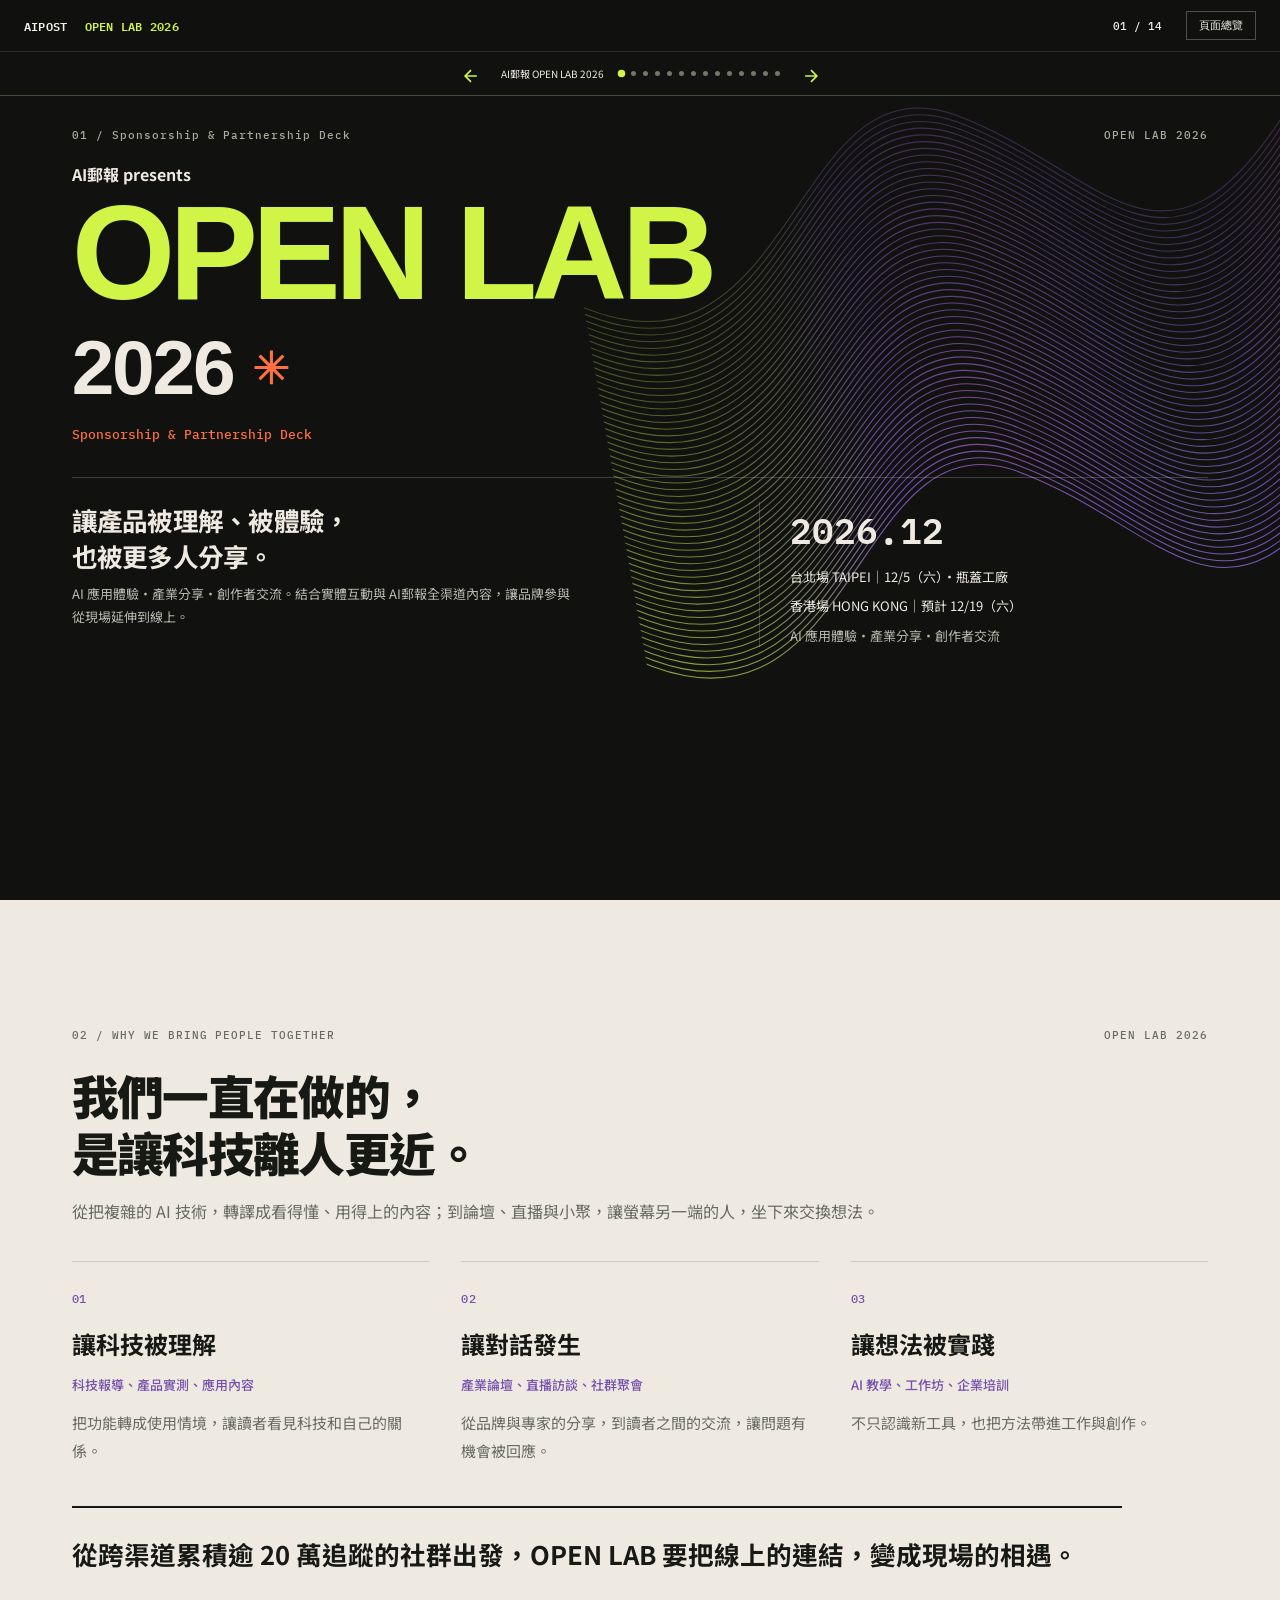
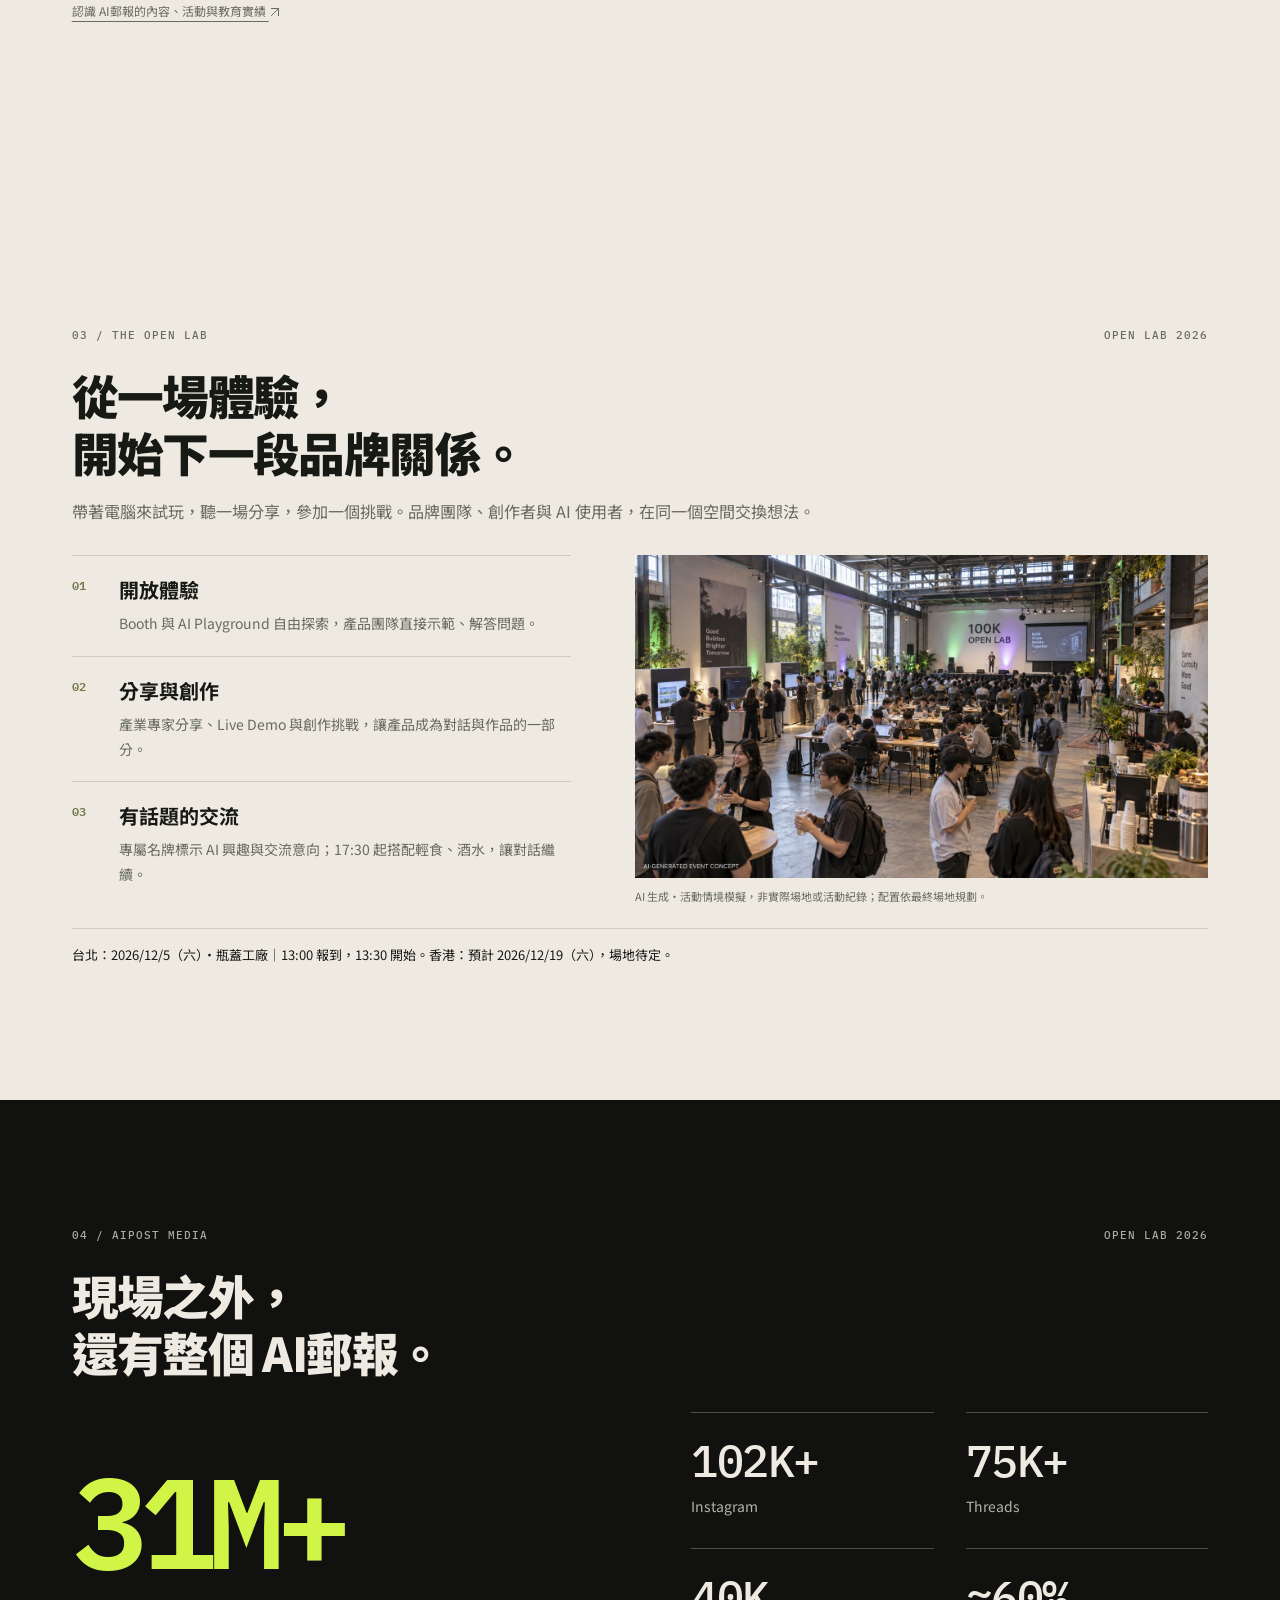
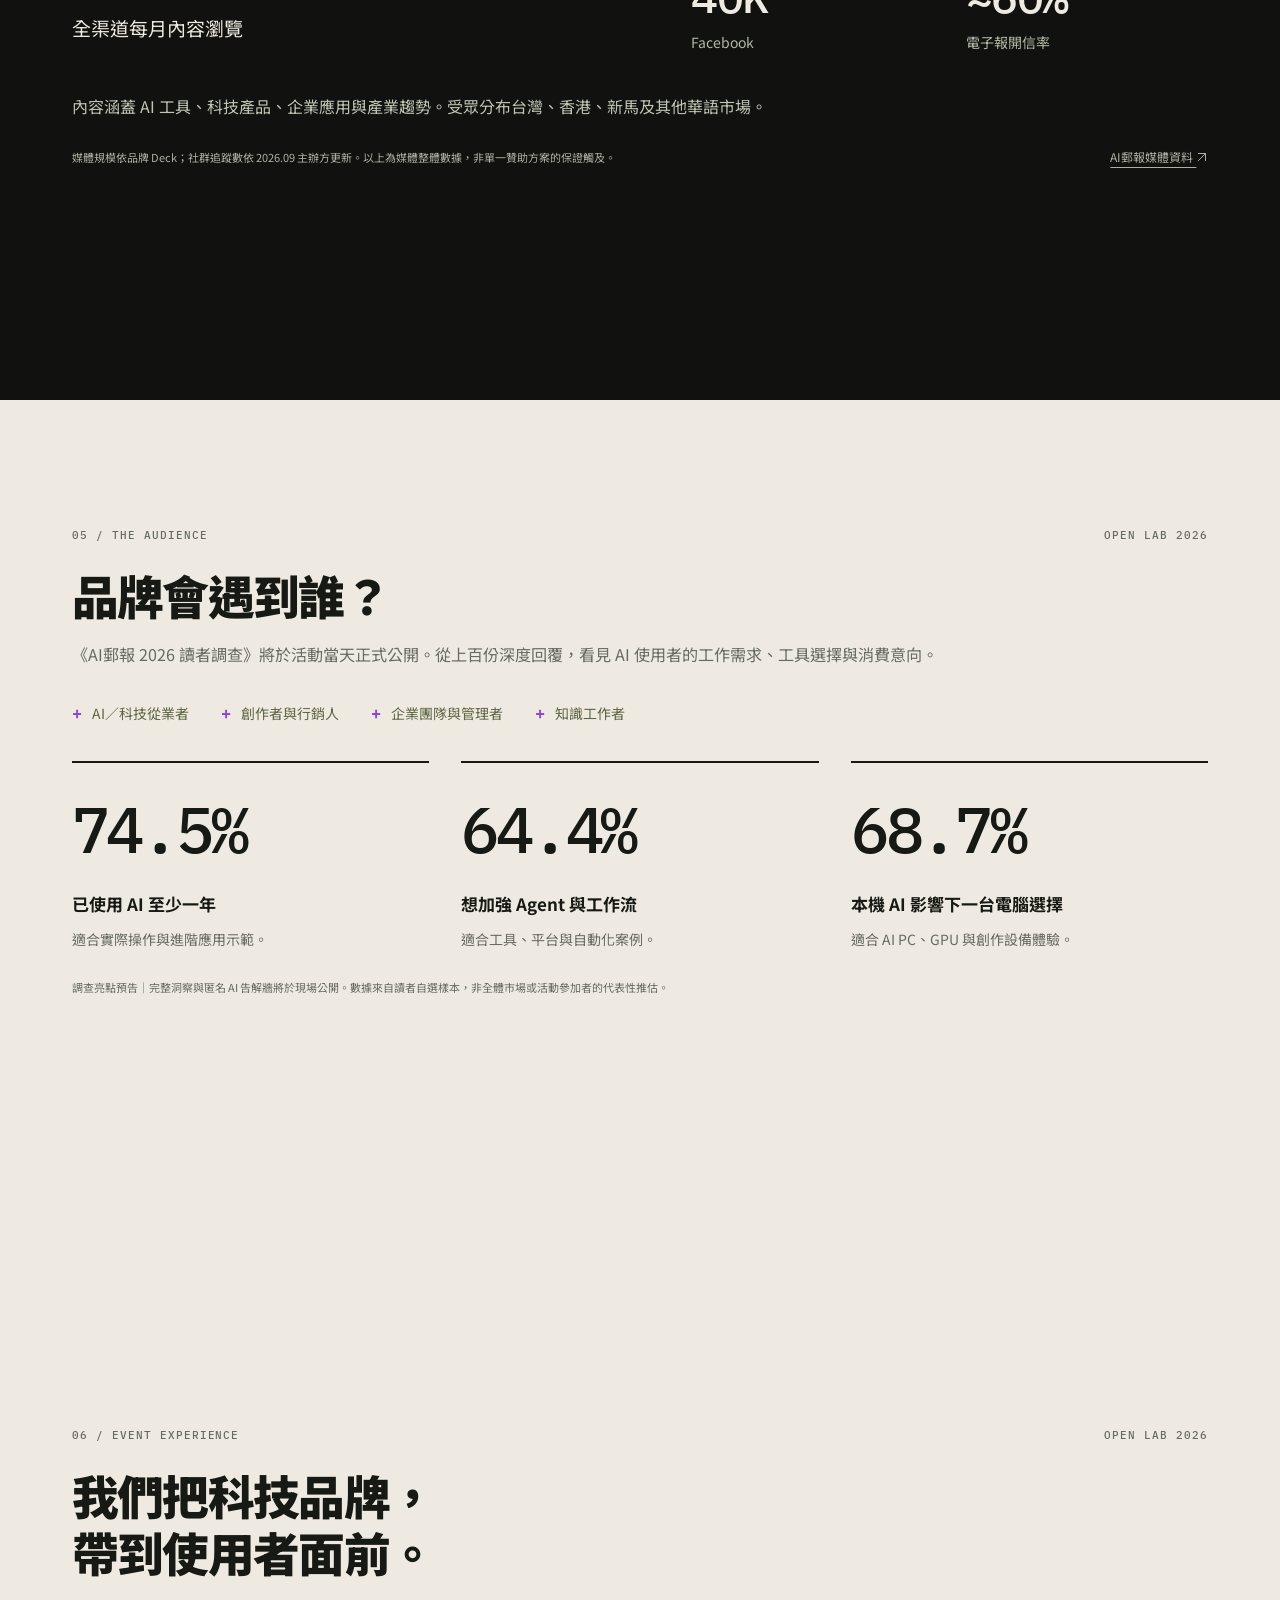
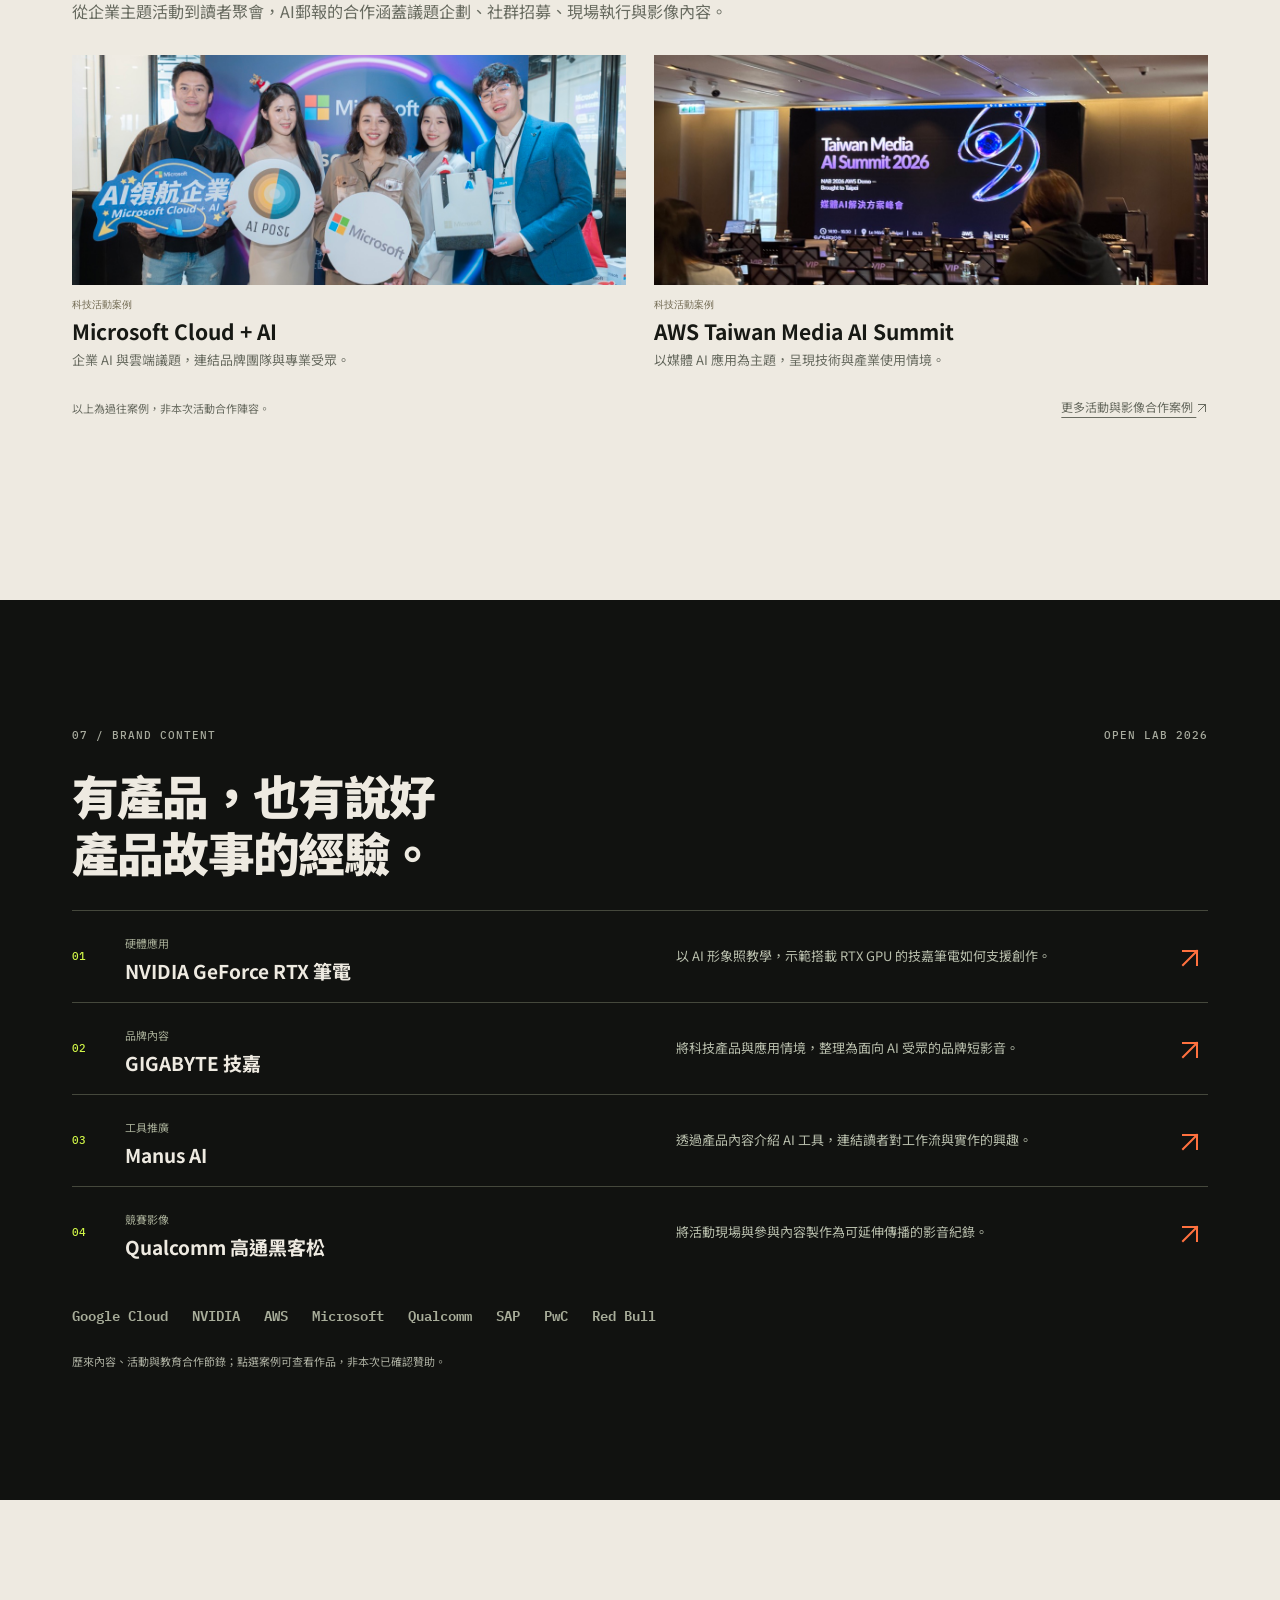
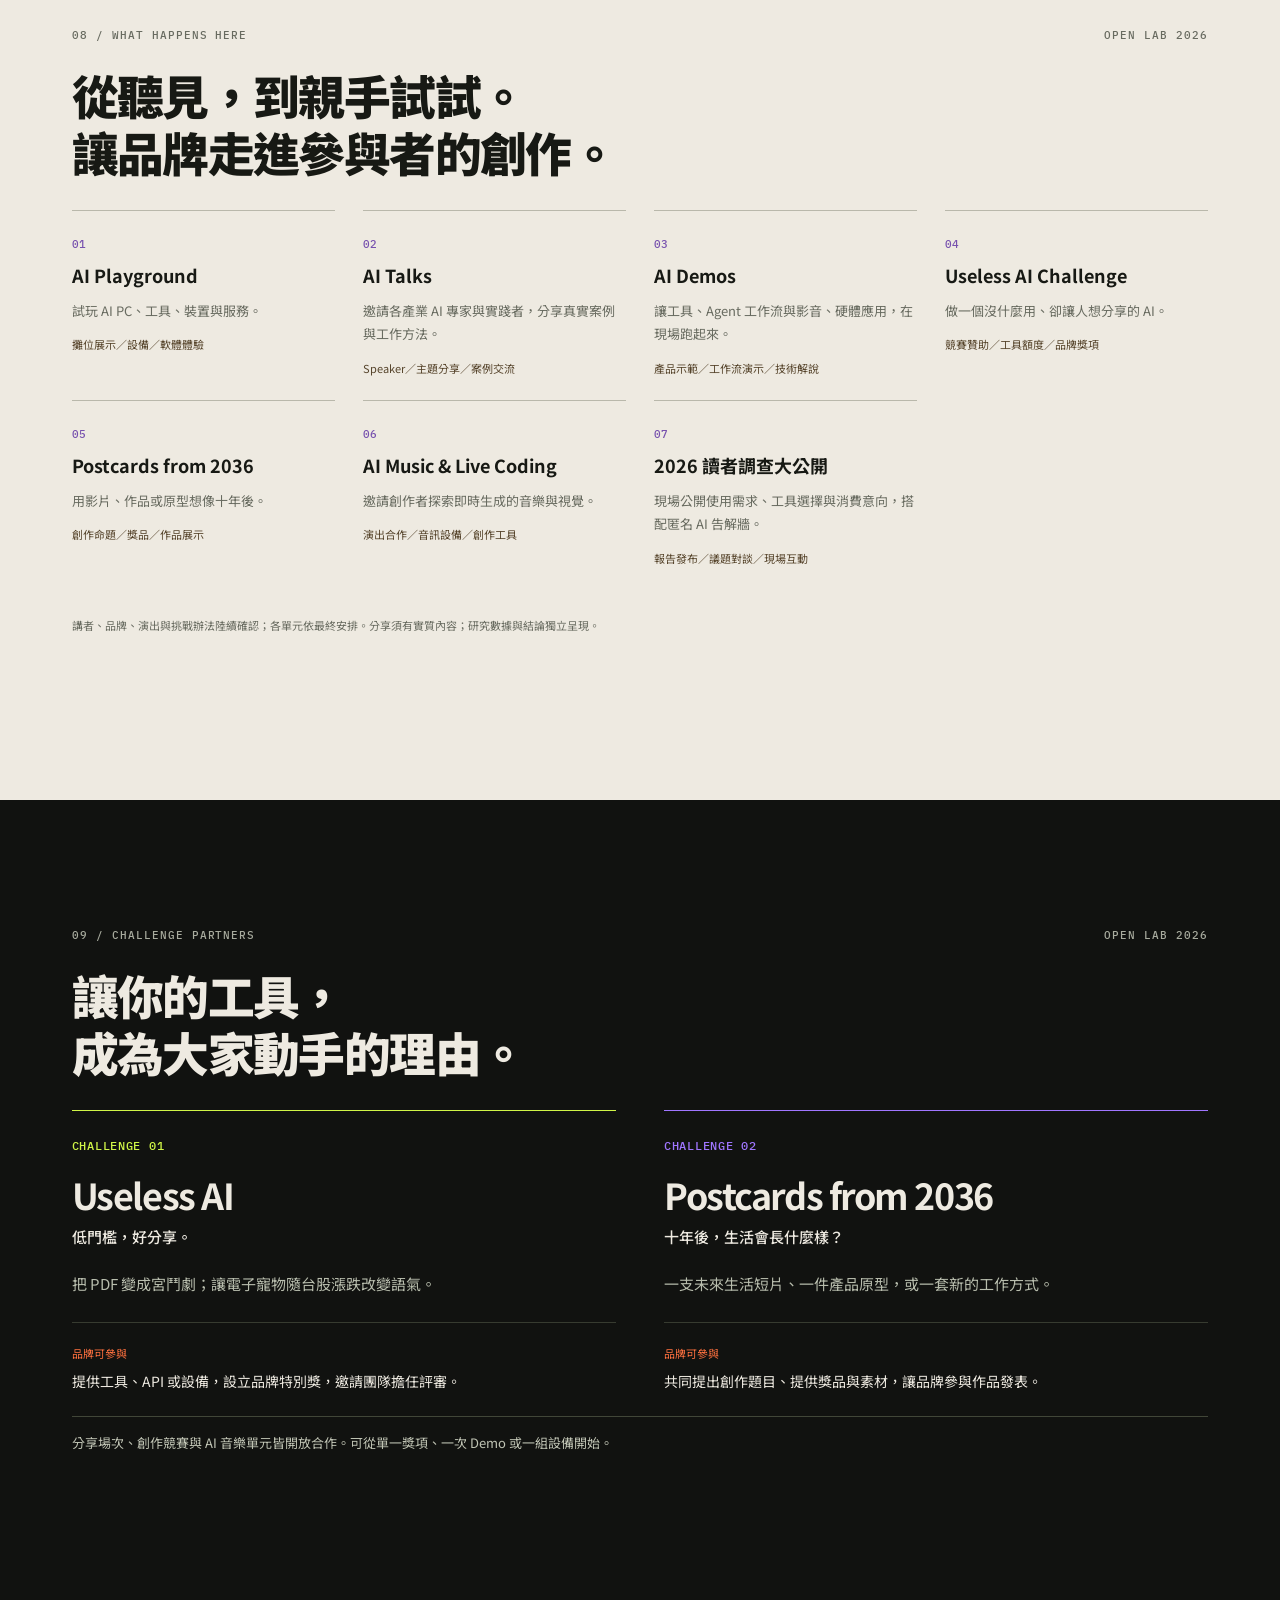
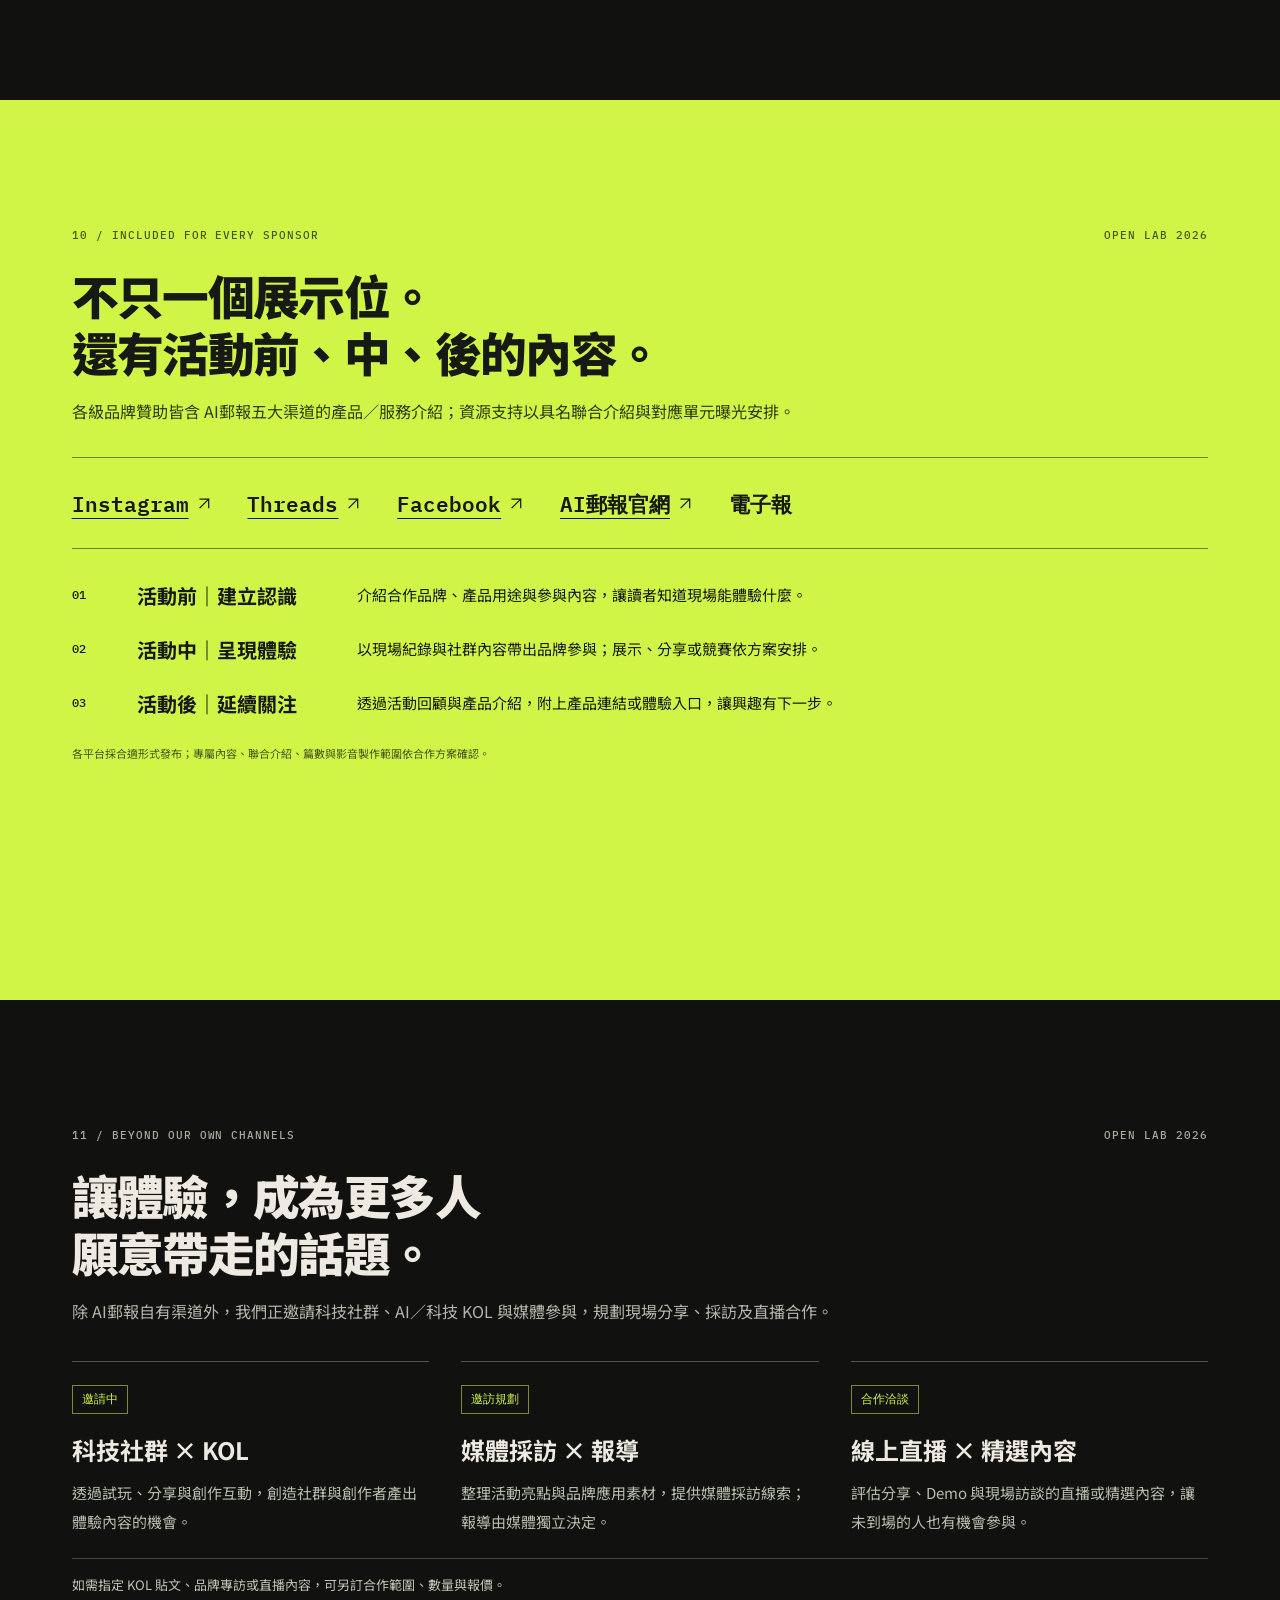
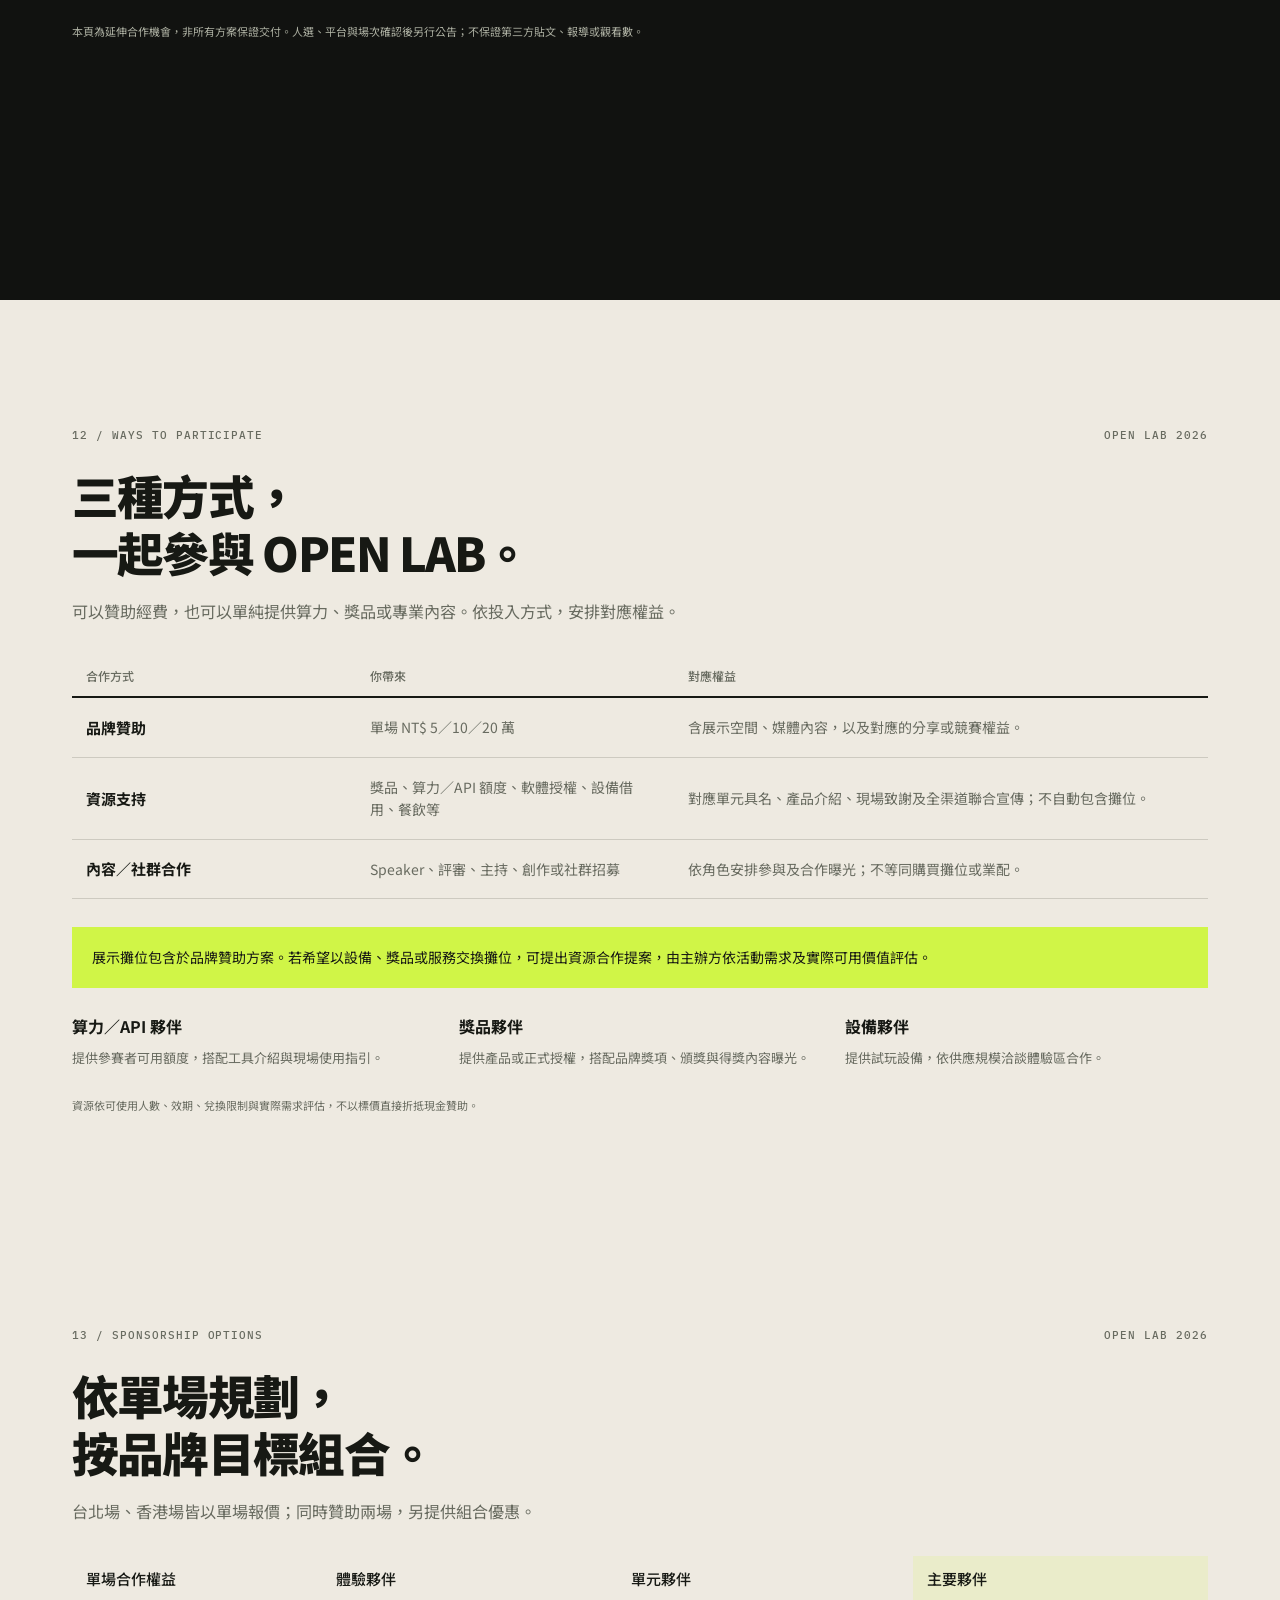
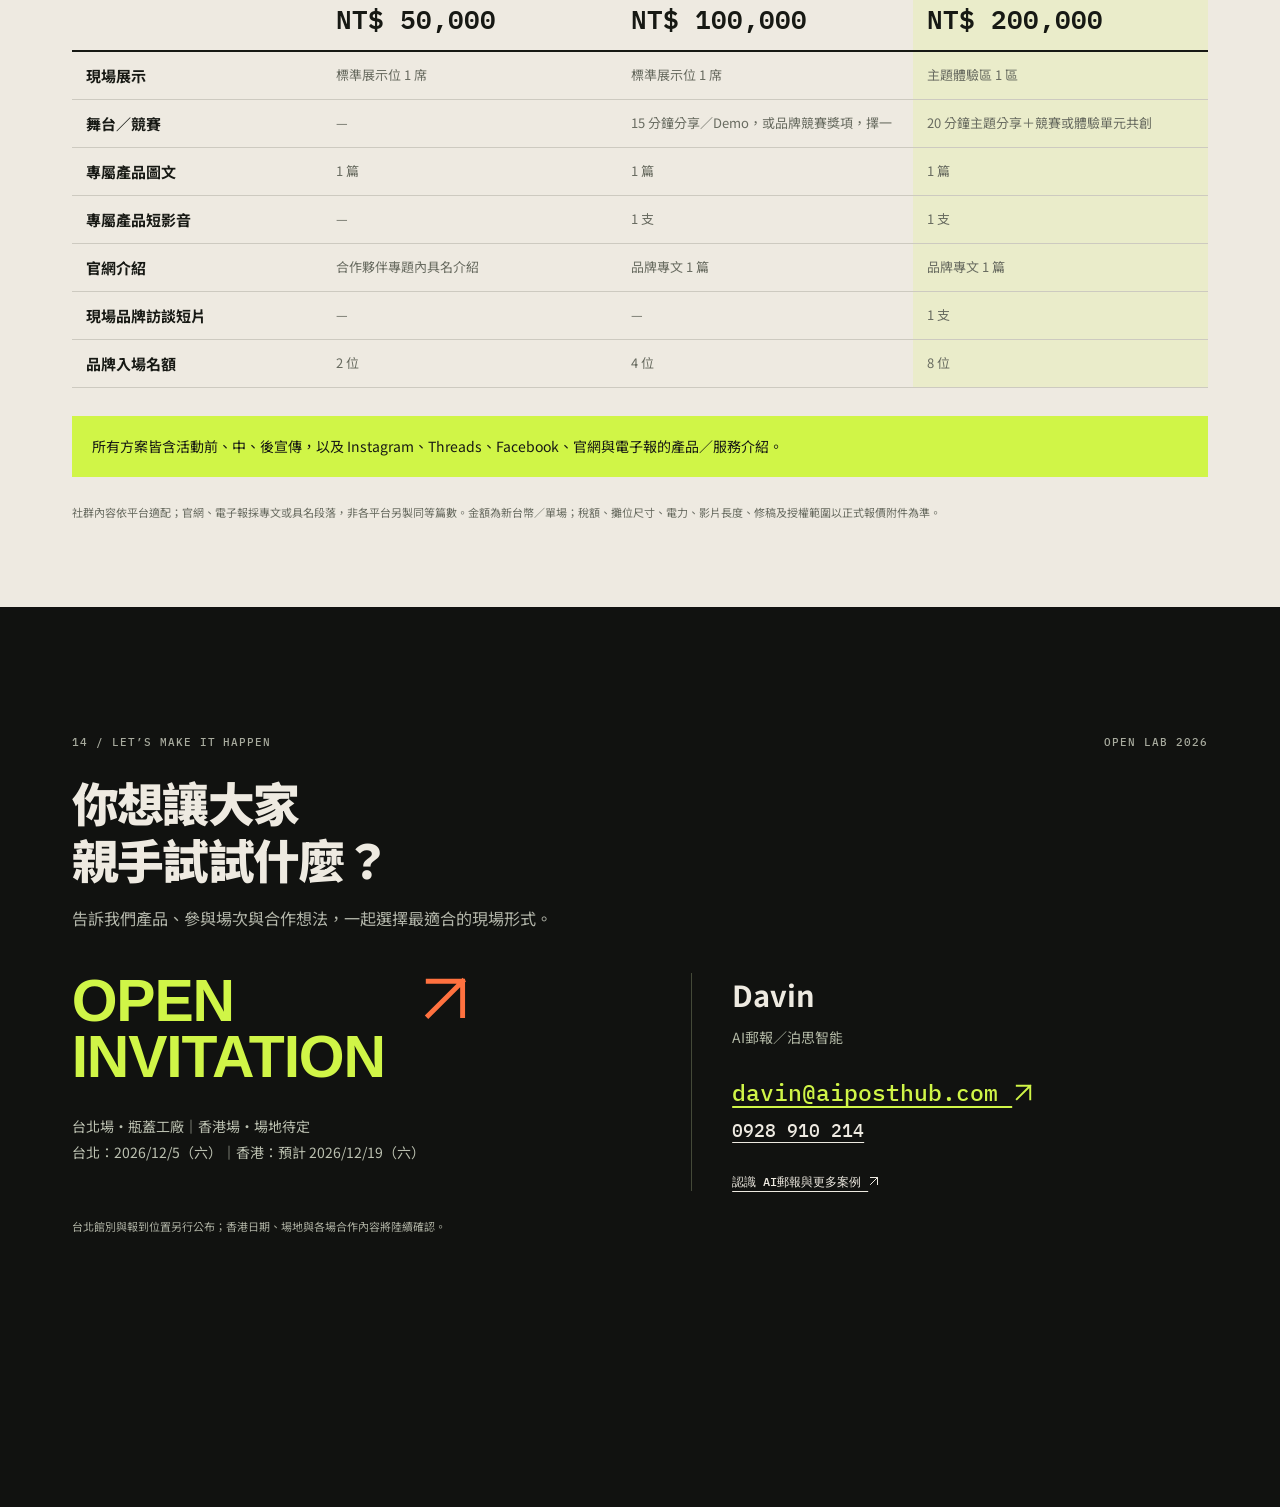
==== index.html @ 4fac1f0f "Refresh OPEN LAB 2026 partnership story and sponsor benefits" ====
<!doctype html>
<html lang="zh-Hant">
<head>
  <meta charset="utf-8">
  <meta name="viewport" content="width=device-width, initial-scale=1">
  <meta name="description" content="AI郵報 OPEN LAB 2026：AI 應用體驗、產業分享與創作者交流。台北場 12/5 瓶蓋工廠；香港場預計 12/19。結合實體互動與全渠道內容的品牌合作邀請。">
  <title>AI郵報 OPEN LAB 2026 — Sponsorship &amp; Partnership Deck</title>
  <link rel="preconnect" href="https://fonts.googleapis.com">
  <link rel="preconnect" href="https://fonts.gstatic.com" crossorigin>
  <link href="https://fonts.googleapis.com/css2?family=IBM+Plex+Mono:wght@400;600&family=Noto+Sans+TC:wght@400;500;700;900&display=swap" rel="stylesheet">
  <link rel="stylesheet" href="styles.css">
</head>
<body>
  <header class="topbar">
    <a class="brand" href="#cover">AIPOST <span>OPEN LAB 2026</span></a>
    <div class="topbar__right"><span id="counter">01 / 14</span><button id="overviewBtn" type="button" aria-haspopup="dialog">頁面總覽</button></div>
  </header>

  <main id="deck"></main>
  <noscript>請開啟 JavaScript 以閱讀合作簡報。合作洽詢：davin@aiposthub.com</noscript>

  <nav class="deck-nav" aria-label="簡報導覽">
    <button id="prevBtn" type="button" aria-label="上一頁"><svg class="icon" viewBox="0 0 24 24" fill="none" stroke="currentColor" stroke-width="2" aria-hidden="true" focusable="false"><path d="M19 12H5m7-7-7 7 7 7"/></svg></button>
    <span id="pageTitle" class="nav-title"></span>
    <div id="dots" class="deck-nav__dots"></div>
    <button id="nextBtn" type="button" aria-label="下一頁"><svg class="icon" viewBox="0 0 24 24" fill="none" stroke="currentColor" stroke-width="2" aria-hidden="true" focusable="false"><path d="M5 12h14m-7-7 7 7-7 7"/></svg></button>
  </nav>

  <dialog id="overview" class="overview" aria-labelledby="overviewTitle">
    <div class="overview__head"><strong id="overviewTitle">頁面總覽</strong><button id="closeOverview" type="button">關閉 ×</button></div>
    <div id="overviewGrid" class="overview__grid"></div>
  </dialog>

  <script src="content.js"></script>
  <script src="app.js"></script>
</body>
</html>
---- styles.css ----
:root {
  --black:#111210; --paper:#eeeae1; --ink:#171914; --muted:#686b60;
  --lime:#d0f547; --orange:#ff713f; --purple:#a076ff; --line:#cdcac0;
  --pad:clamp(24px,5.6vw,96px); --mono:"IBM Plex Mono",monospace;
}
*{box-sizing:border-box}
html{scroll-behavior:auto;scroll-padding-top:0}
body{margin:0;background:var(--black);color:var(--ink);font-family:"Noto Sans TC",system-ui,sans-serif;-webkit-font-smoothing:antialiased}
a{color:inherit;text-underline-offset:5px}
button{font:inherit;cursor:pointer}
button:disabled{cursor:default;opacity:.25}
button:focus-visible,a:focus-visible{outline:3px solid var(--orange);outline-offset:5px}
.topbar{position:fixed;z-index:30;top:0;left:0;right:0;height:52px;display:flex;align-items:center;justify-content:space-between;padding:0 24px;background:#111210f5;color:#f2f1ea;border-bottom:1px solid #ffffff1e}
.brand{text-decoration:none;font:600 12px var(--mono);letter-spacing:.02em}
.brand span{margin-left:10px;color:var(--lime)}
.topbar__right{display:flex;align-items:center;gap:24px;font:500 11px var(--mono)}
.topbar button{background:none;color:inherit;border:1px solid #ffffff42;padding:6px 12px;font-size:11px}
.slide{position:relative;min-height:100svh;padding:84px var(--pad) 86px;scroll-snap-align:start;background:var(--paper)}
.dark{background:var(--black);color:var(--paper)}
.lime{background:var(--lime)}
.eyebrow{display:flex;justify-content:space-between;gap:20px;font:500 11px var(--mono);letter-spacing:.09em;margin-bottom:24px;color:var(--muted)}
.dark .eyebrow{color:#a8ab9e}
.lime .eyebrow{color:#4b561e}
.slide-heading{margin-bottom:30px}
h1,h2,h3,h4,p,figure{margin:0}
.slide-heading h2{font-size:clamp(34px,3.65vw,57px);line-height:1.22;font-weight:900;letter-spacing:-.035em;text-wrap:balance}
.slide-heading>p{max-width:940px;font-size:clamp(15px,1.26vw,19px);line-height:1.7;margin-top:18px;color:var(--muted)}
.dark .slide-heading>p{color:#b3b6aa}
.lime .slide-heading>p{color:#333d13}
.slide-foot{margin-top:26px;display:flex;gap:20px;justify-content:space-between;align-items:end;font-size:11px;color:var(--muted);line-height:1.7}
.dark .slide-foot{color:#acafa1}
.lime .slide-foot{color:#4a541f}
.source-link{font-size:12px;white-space:normal;flex-shrink:0}
.mono{font:500 12px var(--mono);letter-spacing:.06em}
.slide--cover{isolation:isolate;display:flex;flex-direction:column;overflow:hidden}
.slide--cover .eyebrow{margin-bottom:20px}
.cover-host{font-size:16px;font-weight:700;margin-bottom:0}
.cover-type{position:relative;z-index:2}
.cover-type h1{display:flex;flex-direction:column;width:max-content;max-width:100%;font-family:Impact,"Arial Black",sans-serif;font-weight:900}
.hundred{color:var(--lime);font-size:clamp(100px,13.1vw,205px);line-height:.97;letter-spacing:-.045em}
.icon{display:inline-block;width:1em;height:1em;vertical-align:-.12em;flex-shrink:0}
.asterisk{display:inline-block;font-size:.48em;line-height:1;vertical-align:35%;margin-left:20px;color:var(--orange)}
.openlab{font-size:clamp(51px,7.1vw,108px);line-height:1;letter-spacing:-.045em}
.deck-label{font:500 13px var(--mono);margin-top:18px;color:var(--orange)}
.signal{position:absolute;right:-8%;top:30px;width:61%;height:77%;z-index:0;opacity:.82;transform:rotate(-10deg);pointer-events:none}
.cover-bottom{position:relative;z-index:2;display:grid;grid-template-columns:1.3fr 1fr;gap:8vw;margin-top:34px;border-top:1px solid #ffffff32;padding-top:24px}
.cover-bottom h2{font-size:clamp(21px,2vw,29px);line-height:1.4;letter-spacing:-.03em}
.cover-bottom>div>p{font-size:13px;color:#b8baaf;line-height:1.7;max-width:510px;margin-top:10px}
.cover-spec{padding-left:30px;border-left:1px solid #ffffff32}
.cover-spec>strong{font:600 clamp(26px,2.8vw,40px) var(--mono)}
.city-labels{display:flex;flex-wrap:wrap;gap:10px 24px;font-size:13px;margin-top:10px}
.cover-spec p b{font:600 24px var(--mono);color:var(--lime);margin-right:10px}
.experience-grid{display:grid;grid-template-columns:1fr 1.15fr;gap:5vw;align-items:start}
.editorial-list article{display:grid;grid-template-columns:35px 1fr;gap:12px;padding:19px 0;border-top:1px solid var(--line)}
.editorial-list article>span{font:600 12px var(--mono);color:#70784a}
.editorial-list h3{font-size:20px;margin-bottom:7px}
.editorial-list p{font-size:14px;line-height:1.8;color:var(--muted)}
.experience-grid figure img{width:100%;height:285px;object-fit:cover;object-position:50% 64%;display:block}
figcaption{font-size:11px;color:var(--muted);margin-top:10px;line-height:1.6}
.fact-strip{border-top:1px solid var(--line);padding-top:16px;margin-top:22px;line-height:1.6;font-size:13px}
.dark .fact-strip{border-color:#414638;color:#c0c4b4}
.reach-grid{display:grid;grid-template-columns:1.05fr 1fr;gap:6vw;align-items:center;margin-top:32px}
.reach-lead strong{font:600 clamp(64px,10vw,155px) var(--mono);letter-spacing:-.07em;color:var(--lime);display:block}
.reach-lead>span{font-size:19px}
.metric-grid{display:grid;grid-template-columns:1fr 1fr;gap:32px}
.metric-grid article{border-top:1px solid #4c5142;padding-top:18px}
.metric-grid strong{font:500 clamp(33px,3.5vw,54px) var(--mono);letter-spacing:-.035em;display:block}
.metric-grid span{display:block;font-size:14px;color:#b1b7a5;margin-top:7px}
.reach-foot{margin-top:40px;font-size:16px;line-height:1.8;max-width:900px;color:#c0c4b5}
.audience-groups{display:flex;flex-wrap:wrap;gap:12px 32px;margin:30px 0;font-size:14px;color:#5e6644}
.audience-groups span:before{content:"+";color:#8b48db;font:600 17px var(--mono);margin-right:10px}
.stat-columns{display:grid;grid-template-columns:repeat(3,1fr);gap:32px;margin-top:35px}
.stat-columns article{padding-top:24px;border-top:2px solid var(--ink)}
.stat-columns strong{font:500 clamp(42px,5vw,76px) var(--mono);letter-spacing:-.05em}
.stat-columns h3{font-size:17px;margin-top:20px}
.stat-columns p{font-size:14px;color:var(--muted);line-height:1.7;margin-top:12px}
.proof-grid{display:grid;grid-template-columns:1fr 1fr;gap:28px}
.proof-grid img{width:100%;height:230px;object-fit:cover;display:block}
.proof-grid figure:nth-child(2) img{object-position:50% 76%}
.proof-grid figcaption>span{font:400 10px var(--mono);color:#726b53}
.proof-grid h3{font-size:21px;line-height:1.4;color:var(--ink);margin:4px 0}
.proof-grid p{font-size:13px}
.case-list a{display:grid;grid-template-columns:35px 1.1fr 1fr 30px;gap:18px;align-items:center;padding:18px 0;border-top:1px solid #45483c;text-decoration:none}
.case-list a:hover h3{color:var(--lime)}
.case-no{font:500 11px var(--mono);color:var(--lime)}
.case-list small{font-size:11px;color:#a6ac96}
.case-list h3{font-size:19px;margin-top:4px}
.case-list p{font-size:13px;line-height:1.7;color:#b7bdab}
.case-list a>span:last-child{font-size:24px;color:var(--orange)}
.partner-names{display:flex;flex-wrap:wrap;gap:10px 24px;margin-top:25px;font:600 14px var(--mono);color:#a8ad9a}
.program-grid{display:grid;grid-template-columns:repeat(3,1fr);gap:0 28px}
.program-grid article{border-top:1px solid #b9b8ab;padding:18px 0 24px}
.program-no{font:500 11px var(--mono);color:#7751ae}
.program-grid h3{font-size:18px;margin:9px 0 11px}
.program-grid p{font-size:13px;line-height:1.8;color:var(--muted)}
.program-grid small{display:block;margin-top:14px;color:#56442b;font-size:11px}
.challenge-grid{display:grid;grid-template-columns:1fr 1fr;gap:48px}
.challenge-grid article{border-top:1px solid var(--lime);padding-top:20px}
.challenge-grid .mono{color:var(--lime)}
.challenge-grid h3{font-size:clamp(24px,2.8vw,40px);letter-spacing:-.04em;line-height:1.2;margin:18px 0 10px}
.challenge-grid article:nth-child(2){border-color:var(--purple)}
.challenge-grid article:nth-child(2) .mono{color:var(--purple)}
.challenge-grid h4{font-size:15px;font-weight:500}
.example{color:#b8bdad;line-height:1.8;font-size:15px;margin-top:23px}
.challenge-role{border-top:1px solid #373b30;margin-top:25px;padding-top:16px}
.challenge-role span{font-size:11px;color:var(--orange)}
.challenge-role p{font-size:14px;line-height:1.8;margin-top:6px}
.channel-strip{display:flex;flex-wrap:wrap;gap:12px 36px;border-top:1px solid #6e822b;border-bottom:1px solid #6e822b;padding:23px 0;margin:32px 0;font:600 clamp(17px,1.65vw,25px) var(--mono)}
.channel-strip a{display:inline-flex;align-items:center;gap:8px;min-height:44px;text-decoration:underline;text-decoration-thickness:1px;text-underline-offset:6px}
.channel-strip a .icon{width:.7em;height:.7em}
.channel-strip a:hover{color:#465219}
.channel-strip>span{display:inline-flex;align-items:center;min-height:44px}
.visibility-list article{display:grid;grid-template-columns:45px 200px 1fr;gap:20px;align-items:start;margin-bottom:25px}
.visibility-list article>span{font:500 12px var(--mono);padding-top:6px}
.visibility-list h3{font-size:20px}
.visibility-list p{font-size:15px;line-height:1.8}
.table-wrap table{width:100%;border-collapse:collapse;text-align:left}
table thead th{font-size:12px;color:var(--muted);font-weight:500;padding:12px 14px;border-bottom:2px solid var(--ink)}
table tbody th{font-size:15px;width:25%;font-weight:700}
table tbody td{font-size:14px;color:var(--muted);line-height:1.6}
table tbody td:nth-child(2){width:28%}
table tbody th,table tbody td{padding:18px 14px;border-bottom:1px solid var(--line)}
.scope-grid{display:grid;grid-template-columns:repeat(3,1fr);gap:32px;margin-top:42px}
.scope-grid article{border-top:3px solid var(--ink);padding-top:22px}
.scope-grid .mono{color:#8453ad}
.scope-grid h3{font-size:28px;margin:28px 0 20px}
.scope-grid p{font-size:15px;color:var(--muted);line-height:1.7}
.scope-grid article>div{margin-top:25px;padding-top:20px;border-top:1px solid var(--line);font-size:16px;font-weight:600;line-height:1.7}
.scope-grid .package-price{font:600 clamp(29px,3vw,44px) var(--mono);letter-spacing:-.05em;margin:20px 0 14px}
.package-price small{font-size:13px;letter-spacing:0}
.package-label{display:block;font-size:11px;font-weight:400;color:var(--muted);margin-bottom:7px}
.scope-grid ul{padding-left:18px;margin:16px 0 0;font-size:14px;line-height:1.9;color:var(--muted)}
.package-common{margin-top:28px;padding:18px 20px;background:var(--lime);font-size:14px;line-height:1.8}
.contact-grid{display:grid;grid-template-columns:1fr 1fr;gap:8vw;margin-top:40px}
.event-stamp strong{position:relative;display:block;width:max-content;color:var(--lime);font:900 clamp(33px,4.6vw,65px)/.95 Impact,"Arial Black",sans-serif;letter-spacing:-.02em}
.event-stamp strong span{position:absolute;color:var(--orange);left:110%;top:-4px}
.event-stamp p{margin-top:28px;color:#bbc0b0;font-size:14px;line-height:1.9}
address{display:flex;flex-direction:column;font-style:normal;border-left:1px solid #444938;padding-left:40px;gap:12px}
address>span{font-size:29px;font-weight:700}
address>p{color:#b2b8a5;font-size:14px}
address>a{width:fit-content;font:500 18px var(--mono)}
address .email{color:var(--lime);font-size:clamp(16px,1.8vw,26px);margin-top:18px}
address .source-link{font-size:12px;margin-top:20px}
.deck-nav{position:fixed;z-index:40;bottom:16px;left:50%;transform:translateX(-50%);display:flex;gap:15px;align-items:center;background:#111210f2;color:var(--paper);padding:8px 12px;border:1px solid #676c51;box-shadow:0 8px 35px #0002}
.deck-nav>button{width:31px;height:28px;border:0;color:var(--lime);background:transparent;font-size:20px}
.nav-title{font-size:10px;max-width:210px;overflow:hidden;white-space:nowrap;text-overflow:ellipsis}
.deck-nav__dots{display:flex;gap:7px}
.deck-nav__dots button{border:0;padding:0;width:5px;height:5px;border-radius:50%;background:#717864}
.deck-nav__dots button.active{background:var(--lime);transform:scale(1.5)}
.overview{width:min(1000px,94vw);max-height:85svh;border:1px solid #737964;background:var(--black);color:var(--paper);padding:28px}
.overview::backdrop{background:#111210db;backdrop-filter:blur(9px)}
.overview__head{display:flex;justify-content:space-between;align-items:center;margin-bottom:24px}
.overview__head button{color:var(--paper);background:none;border:0}
.overview__grid{display:grid;grid-template-columns:repeat(3,1fr);gap:14px}
.overview__grid button{background:none;color:inherit;border:1px solid #494e3e;min-height:115px;padding:18px;text-align:left;display:grid;gap:10px}
.overview__grid button:hover{border-color:var(--lime)}
.overview__grid span{color:var(--lime);font:500 12px var(--mono)}
.overview__grid strong{font-size:14px;font-weight:500}
.overview__grid small{font:400 10px var(--mono);color:#899178}
@media(min-width:1500px){.slide{padding-top:100px}.eyebrow{margin-bottom:34px}.slide-heading{margin-bottom:38px}.experience-grid figure img,.proof-grid img{height:300px}.case-list a{padding:24px 0}.program-grid article{padding:24px 0 32px}.cover-bottom{margin-top:40px}}
@media(max-width:960px){
  html{scroll-snap-type:none}
  .slide{padding:80px 30px 90px;min-height:100svh}
  .slide-heading h2{font-size:38px}
  .cover-type h1 .hundred{font-size:120px}.cover-type h1 .openlab{font-size:64px}
  .signal{opacity:.35;width:95%;right:-35%;top:50px}
  .cover-bottom{grid-template-columns:1fr;gap:28px}
  .cover-spec{border-left:0;padding-left:0;display:grid;gap:6px}
  .experience-grid,.reach-grid{grid-template-columns:1fr;gap:30px}
  .experience-grid figure img{height:320px}
  .reach-lead strong{font-size:110px}
  .stat-columns{gap:20px}.stat-columns strong{font-size:46px}
  .program-grid{grid-template-columns:repeat(2,1fr)}
  .proof-grid h3{font-size:19px}.proof-grid img{height:200px}
  .case-list a{grid-template-columns:26px 1fr 1fr 20px}
  .visibility-list article{grid-template-columns:30px 155px 1fr;gap:12px}
  .scope-grid{gap:22px}.scope-grid h3{font-size:24px}
  .contact-grid{gap:25px}.contact-grid address{padding-left:25px}
  .edition{display:none}
}
@media(max-width:600px){
  .topbar{padding:0 15px}.brand{font-size:10px}.brand span{margin-left:5px}.topbar__right{gap:10px}
  .slide{padding:76px 22px 90px}.eyebrow{font-size:9px;letter-spacing:.03em;margin-bottom:26px}
  .slide-heading h2{font-size:31px}.slide-heading>p{font-size:14px}
  .cover-type h1 .hundred{font-size:112px}.cover-type h1 .openlab{font-size:56px}
  .cover-host{font-size:14px}.deck-label{font-size:11px}.cover-bottom h2{font-size:23px}
  .cover-bottom>div>p{font-size:13px}.signal{width:125%;right:-60%}
  .experience-grid figure img{height:255px}.fact-strip{font-size:12px}
  .reach-lead strong{font-size:91px}.metric-grid{gap:25px}.metric-grid strong{font-size:37px}
  .reach-foot{font-size:14px}
  .stat-columns{grid-template-columns:1fr;gap:24px}.stat-columns strong{font-size:62px}
  .stat-columns h3{margin-top:10px}.stat-columns p{margin-top:8px}
  .audience-groups{gap:12px 18px;font-size:12px}
  .proof-grid{grid-template-columns:1fr;gap:26px}.proof-grid img{height:auto;aspect-ratio:16/10}
  .case-list a{grid-template-columns:22px 1fr 22px;gap:10px}
  .case-list p{grid-column:2;grid-row:2}.case-list a>span:last-child{grid-column:3;grid-row:1}
  .case-list h3{font-size:18px}.partner-names{font-size:12px}
  .program-grid{grid-template-columns:1fr}.program-grid h3{font-size:22px}
  .challenge-grid{grid-template-columns:1fr;gap:36px}.challenge-grid h3{font-size:32px}
  .channel-strip{font-size:18px;gap:16px 24px}
  .visibility-list article{grid-template-columns:28px 1fr;gap:8px}
  .visibility-list p{grid-column:2;font-size:14px}.visibility-list h3{font-size:19px}
  .table-wrap{overflow-x:auto}table{min-width:530px}table tbody th,table tbody td{padding:16px 10px}
  .scope-grid{grid-template-columns:1fr;margin-top:30px;gap:35px}.scope-grid h3{margin:16px 0}
  .contact-grid{grid-template-columns:1fr;gap:35px}.contact-grid address{padding:24px 0 0;border-left:0;border-top:1px solid #444938}
  address .email{font-size:22px}.event-stamp strong{font-size:52px}
  .slide-foot{flex-direction:column;align-items:start;gap:10px;font-size:10px}
  .deck-nav{bottom:12px;gap:8px;max-width:95vw}.nav-title{max-width:220px}.deck-nav__dots{display:none}
  .overview__grid{grid-template-columns:1fr}.overview{padding:20px}
}
.resource-examples{display:grid;grid-template-columns:repeat(3,1fr);gap:24px;margin-top:26px}
.resource-examples h3{font-size:16px;margin-bottom:8px}
.resource-examples p{font-size:13px;line-height:1.8;color:var(--muted)}
.benefit-wrap{overflow-x:auto}
.benefit-table{table-layout:fixed;min-width:740px}
.benefit-table thead th{font-size:15px;color:var(--ink);vertical-align:top}
.benefit-table thead th:first-child,.benefit-table tbody th{width:22%}
.benefit-table thead strong{display:block;font:600 clamp(19px,2vw,28px) var(--mono);margin-top:9px}
.benefit-table tbody td,.benefit-table tbody td:nth-child(2){width:auto;font-size:13px}
.benefit-table tbody th,.benefit-table tbody td{padding:13px 14px}
.benefit-table th:last-child,.benefit-table td:last-child{background:#d0f54725}
.benefit-wrap:focus-visible{outline:2px solid var(--orange);outline-offset:4px}
@media(max-width:600px){.resource-examples{grid-template-columns:1fr;gap:18px}.benefit-wrap:before{content:"左右滑動查看完整三種方案 →";display:block;font-size:12px;color:var(--muted);margin-bottom:14px}}
/* Show the complete concept image, including its simulation label. */
.experience-grid figure img{height:auto;object-fit:contain;aspect-ratio:auto}
/* Keep navigation in the header, never over the lower-page copy. */
.deck-nav{top:52px;bottom:auto;left:0;right:0;transform:none;height:44px;max-width:none;justify-content:center;padding:4px 16px;background:var(--black);border:0;border-bottom:1px solid #444938;box-shadow:none}
.slide{padding-top:128px}
@media(min-width:1500px){.slide{padding-top:144px}}
@media(max-width:960px){.slide{padding-top:124px}}
@media(max-width:600px){.slide{padding-top:120px}}
@media(prefers-reduced-motion:reduce){*{scroll-behavior:auto!important}}
.cover-type h1 .openlab{font-size:clamp(58px,10.4vw,160px);color:var(--lime)}
.cover-year{font-size:clamp(44px,6vw,88px);line-height:1.05;letter-spacing:-.03em;margin-top:8px}
.story-grid,.network-grid{display:grid;grid-template-columns:repeat(3,minmax(0,1fr));gap:32px;margin-top:36px}
.story-grid article,.network-grid article{border-top:1px solid var(--line);padding-top:22px}
.story-grid .mono{color:#7751ae}.story-grid h3,.network-grid h3{font-size:24px;margin:18px 0 12px}
.story-grid h4{font-size:13px;font-weight:500;color:#7751ae;line-height:1.8}
.story-grid p,.network-grid p{font-size:15px;line-height:1.9;color:var(--muted);margin-top:12px}
.story-closing{font-size:clamp(19px,2vw,28px);font-weight:700;line-height:1.7;border-top:2px solid var(--ink);padding-top:24px;margin-top:40px;max-width:1050px}
.network-grid article{border-color:#505543}.network-grid p{color:#b8bdad}
.status-tag{font:500 12px var(--mono);color:var(--lime);border:1px solid #758b34;padding:5px 9px;display:inline-block}
.slide--program .program-grid{grid-template-columns:repeat(4,minmax(0,1fr))}
@media(max-width:960px){.slide--program .program-grid{grid-template-columns:repeat(2,minmax(0,1fr))}.story-grid,.network-grid{gap:20px}.story-grid h3,.network-grid h3{font-size:20px}}
@media(max-width:600px){.story-grid,.network-grid{grid-template-columns:1fr;gap:24px}.slide--program .program-grid{grid-template-columns:1fr}.cover-type h1 .openlab{font-size:clamp(45px,12vw,72px)}.cover-year{font-size:48px}.story-closing{font-size:20px}}
@media print{
  @page{size:A4 landscape;margin:0}
  .topbar,.deck-nav,.overview{display:none}
  html,body{background:var(--paper);print-color-adjust:exact;-webkit-print-color-adjust:exact}
  .slide{min-height:0;height:auto;padding:16mm 18mm;break-after:page;break-inside:avoid}
  .slide-heading h2{font-size:32px}.eyebrow{margin-bottom:16px}.slide-heading{margin-bottom:20px}
  .proof-grid img,.experience-grid figure img{height:180px}.cover-type h1 .hundred{font-size:120px}.cover-type h1 .openlab{font-size:70px}
  .table-wrap{overflow:visible}.source-link{white-space:normal}
}
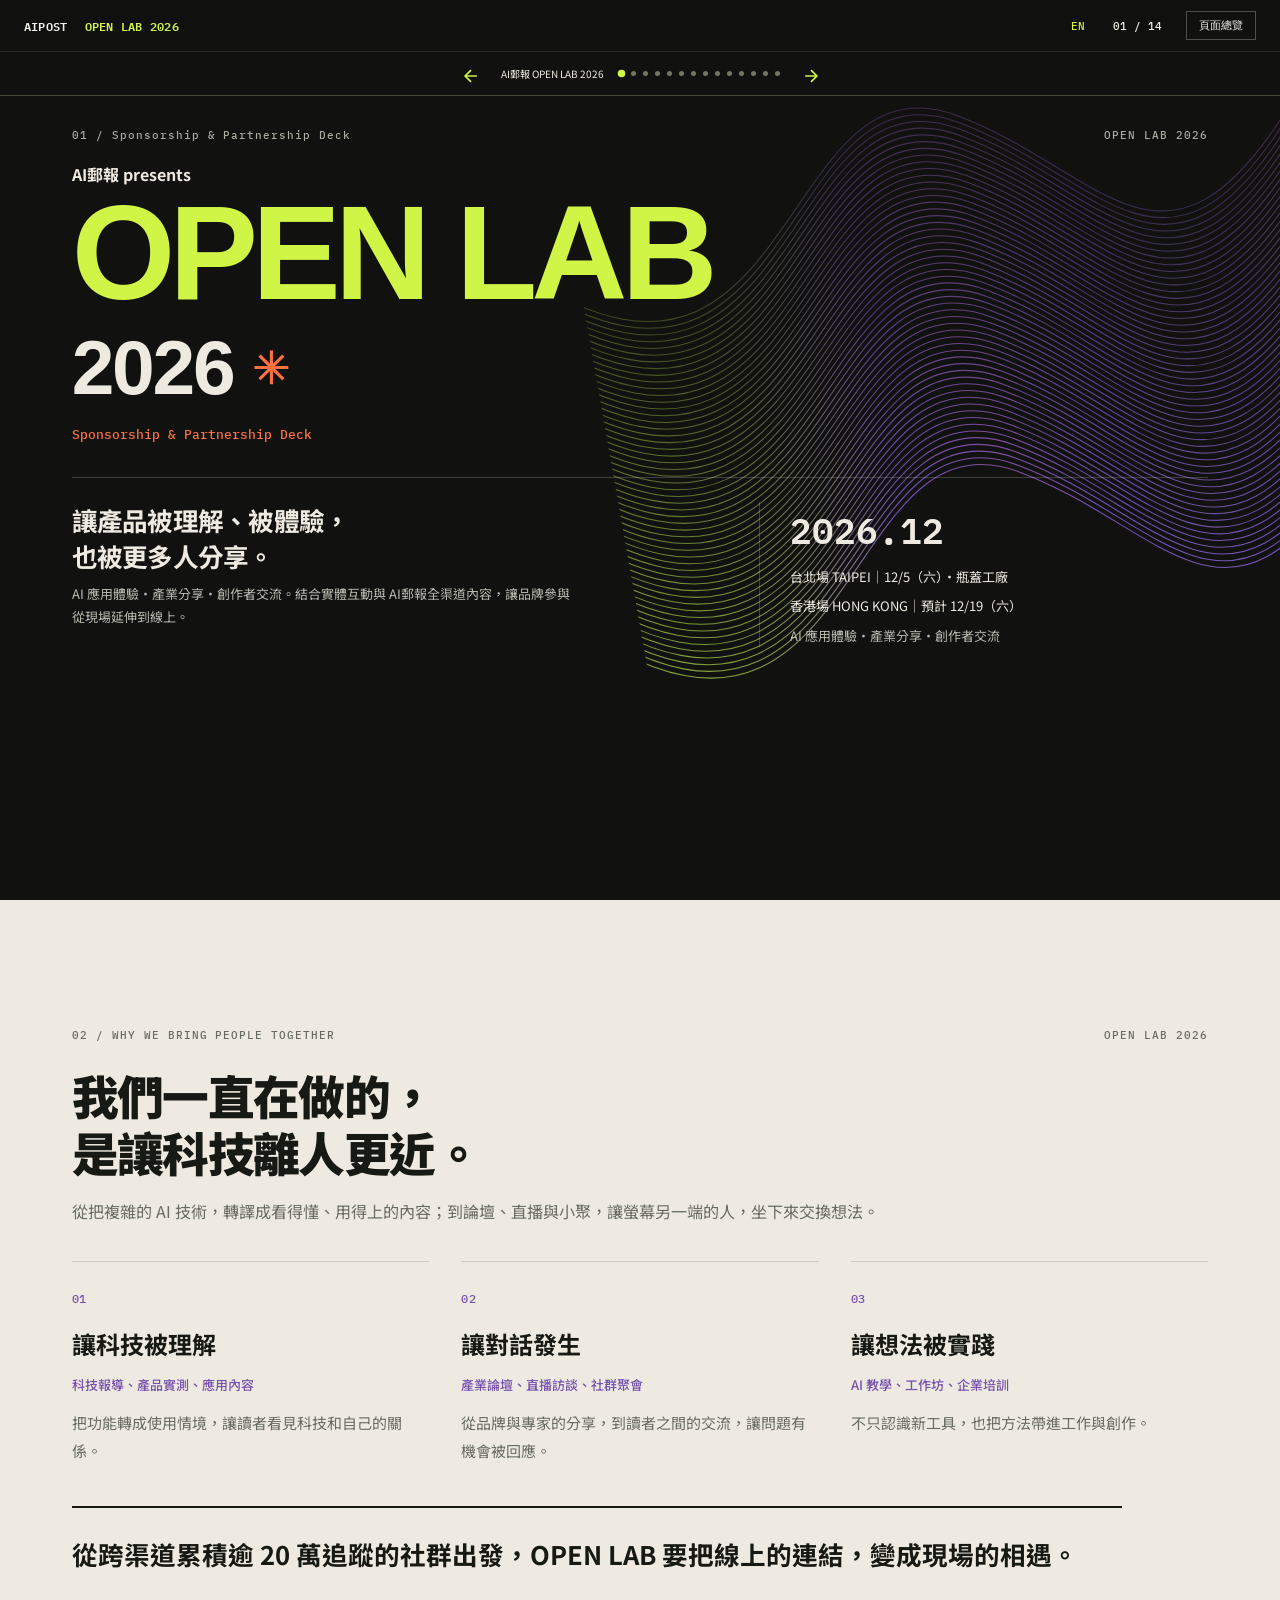
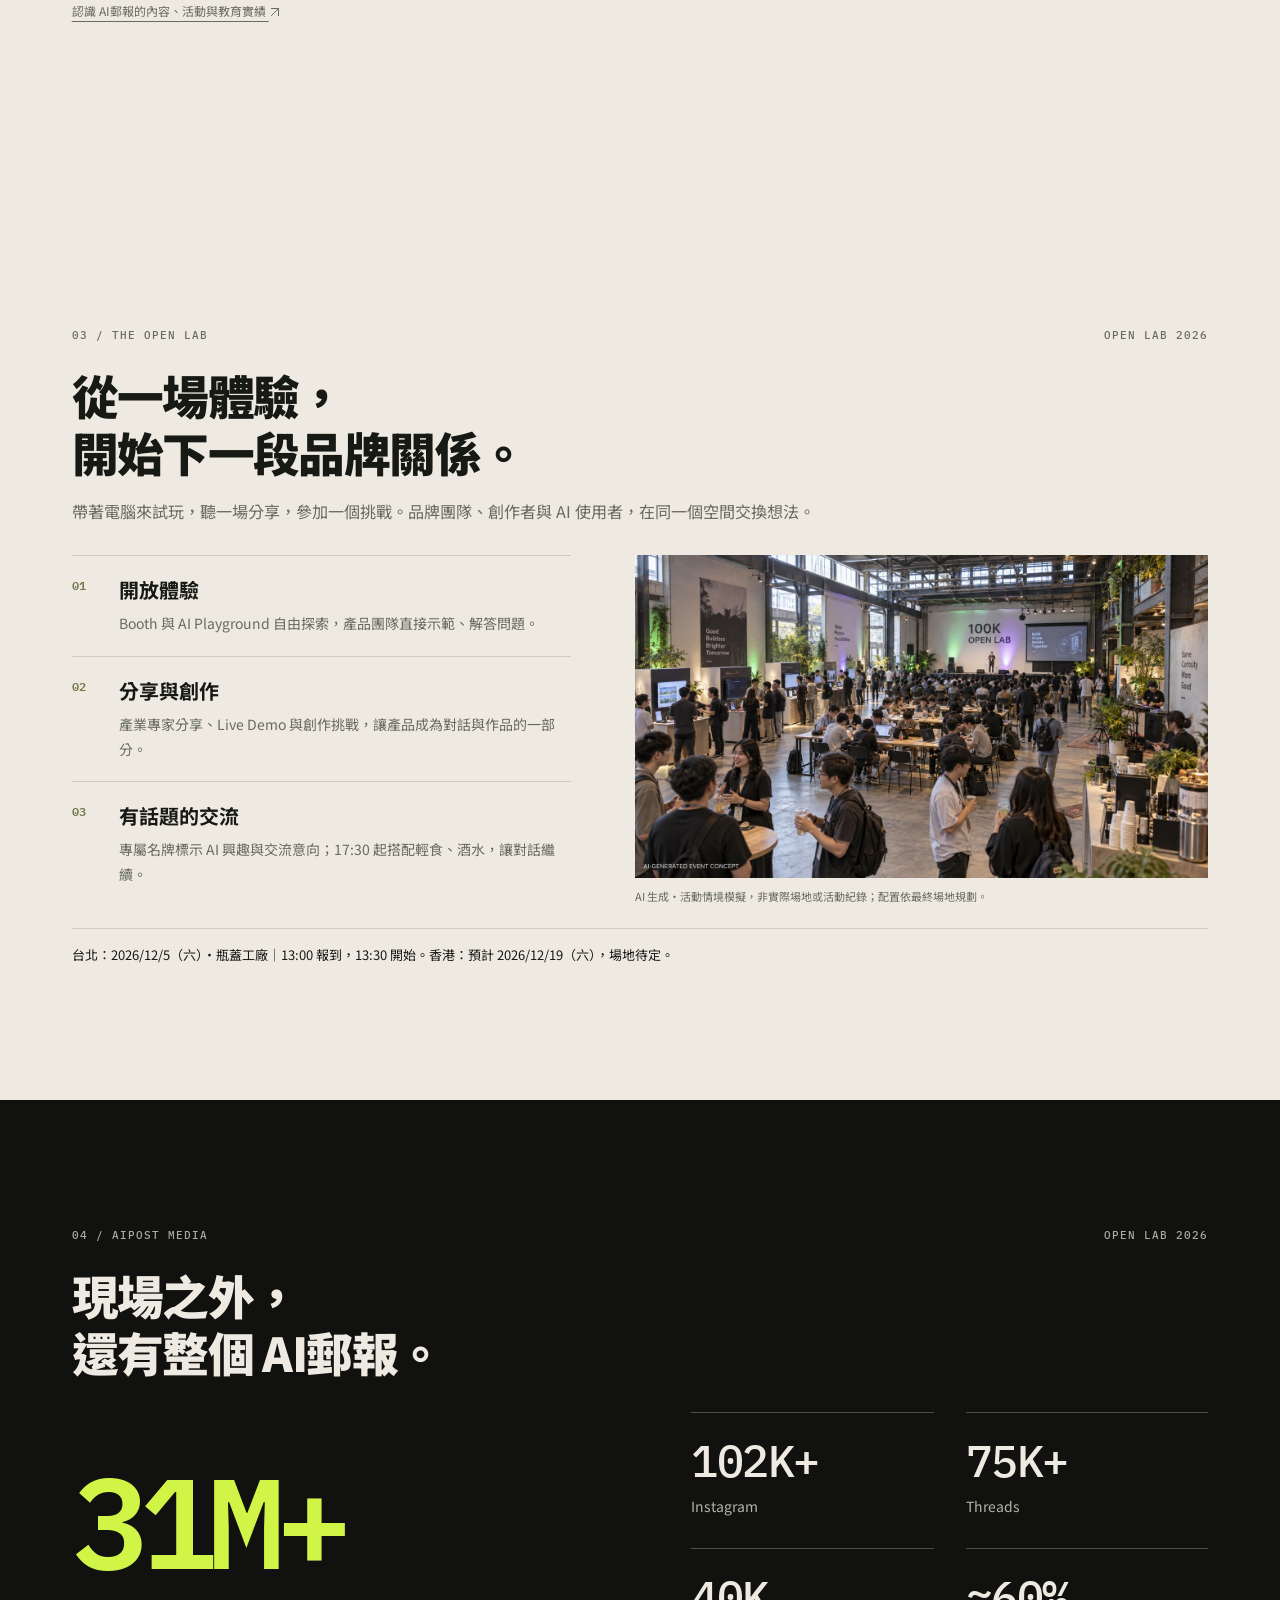
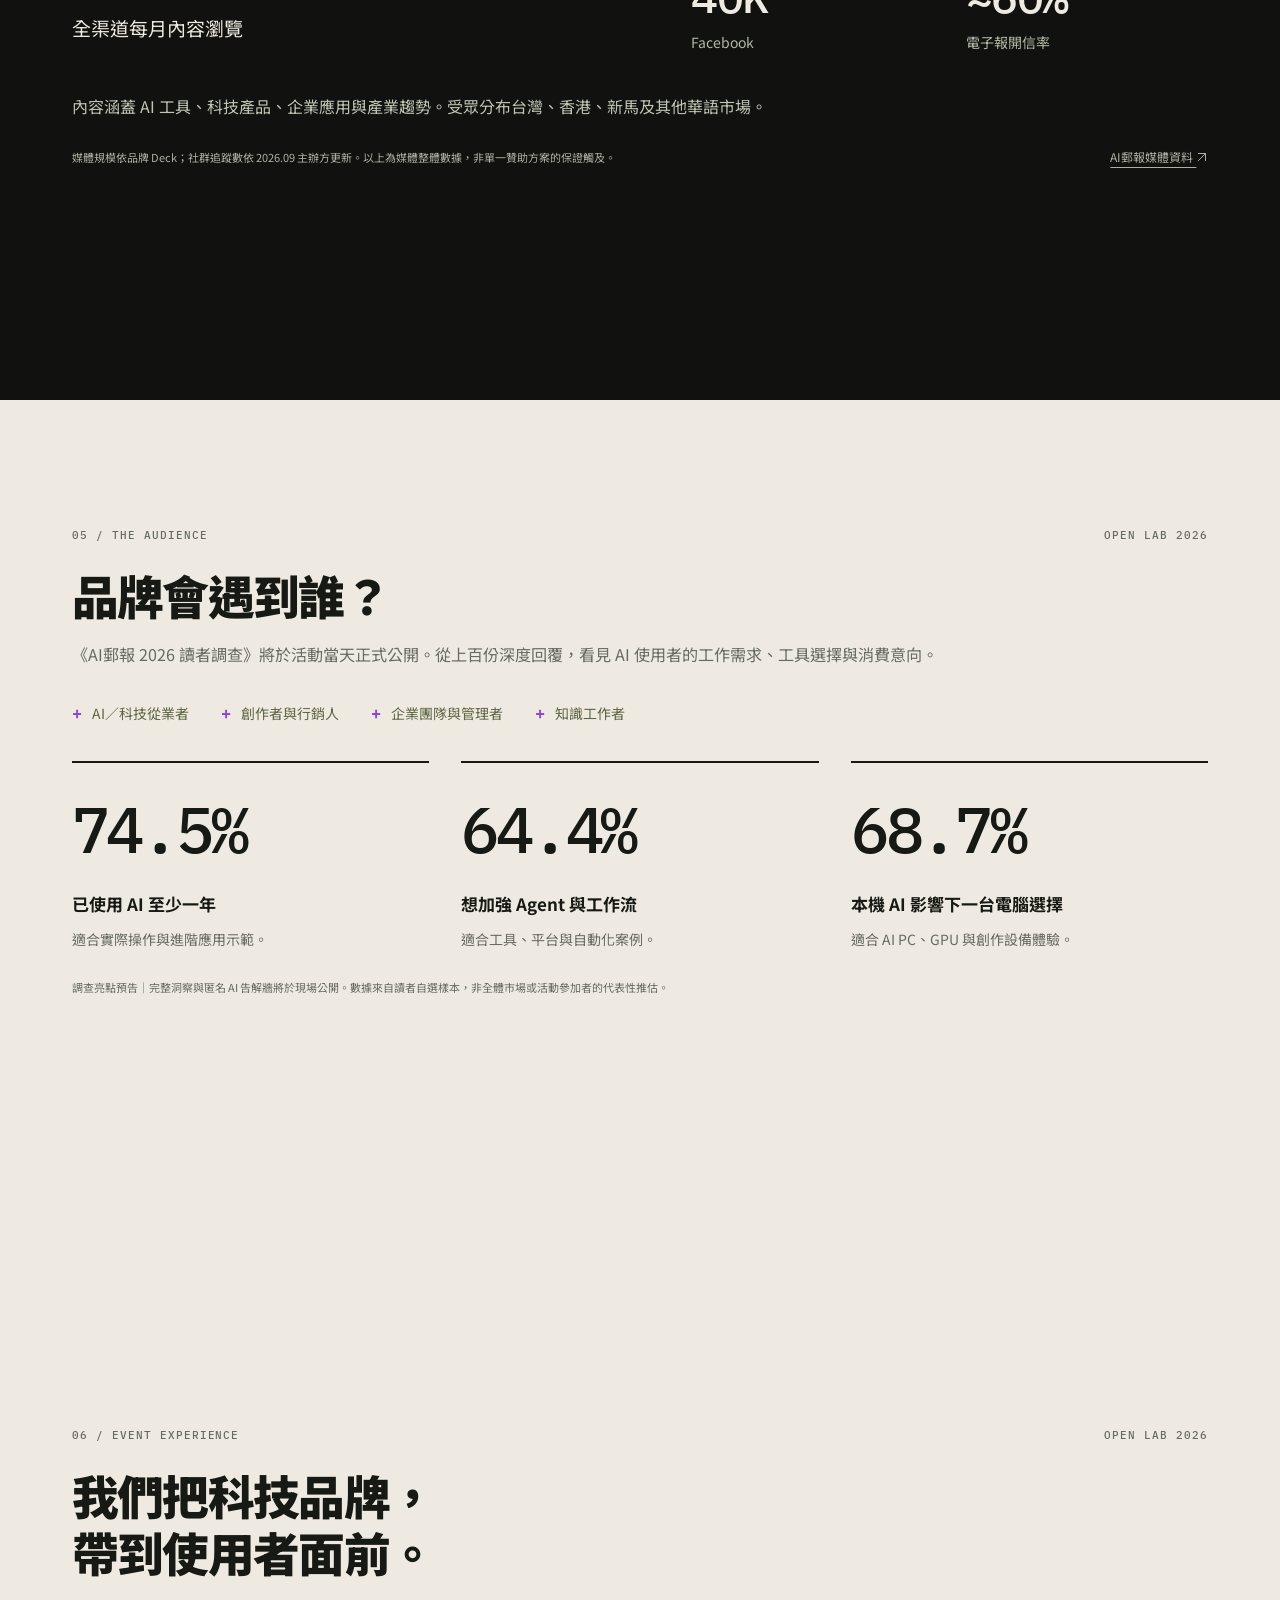
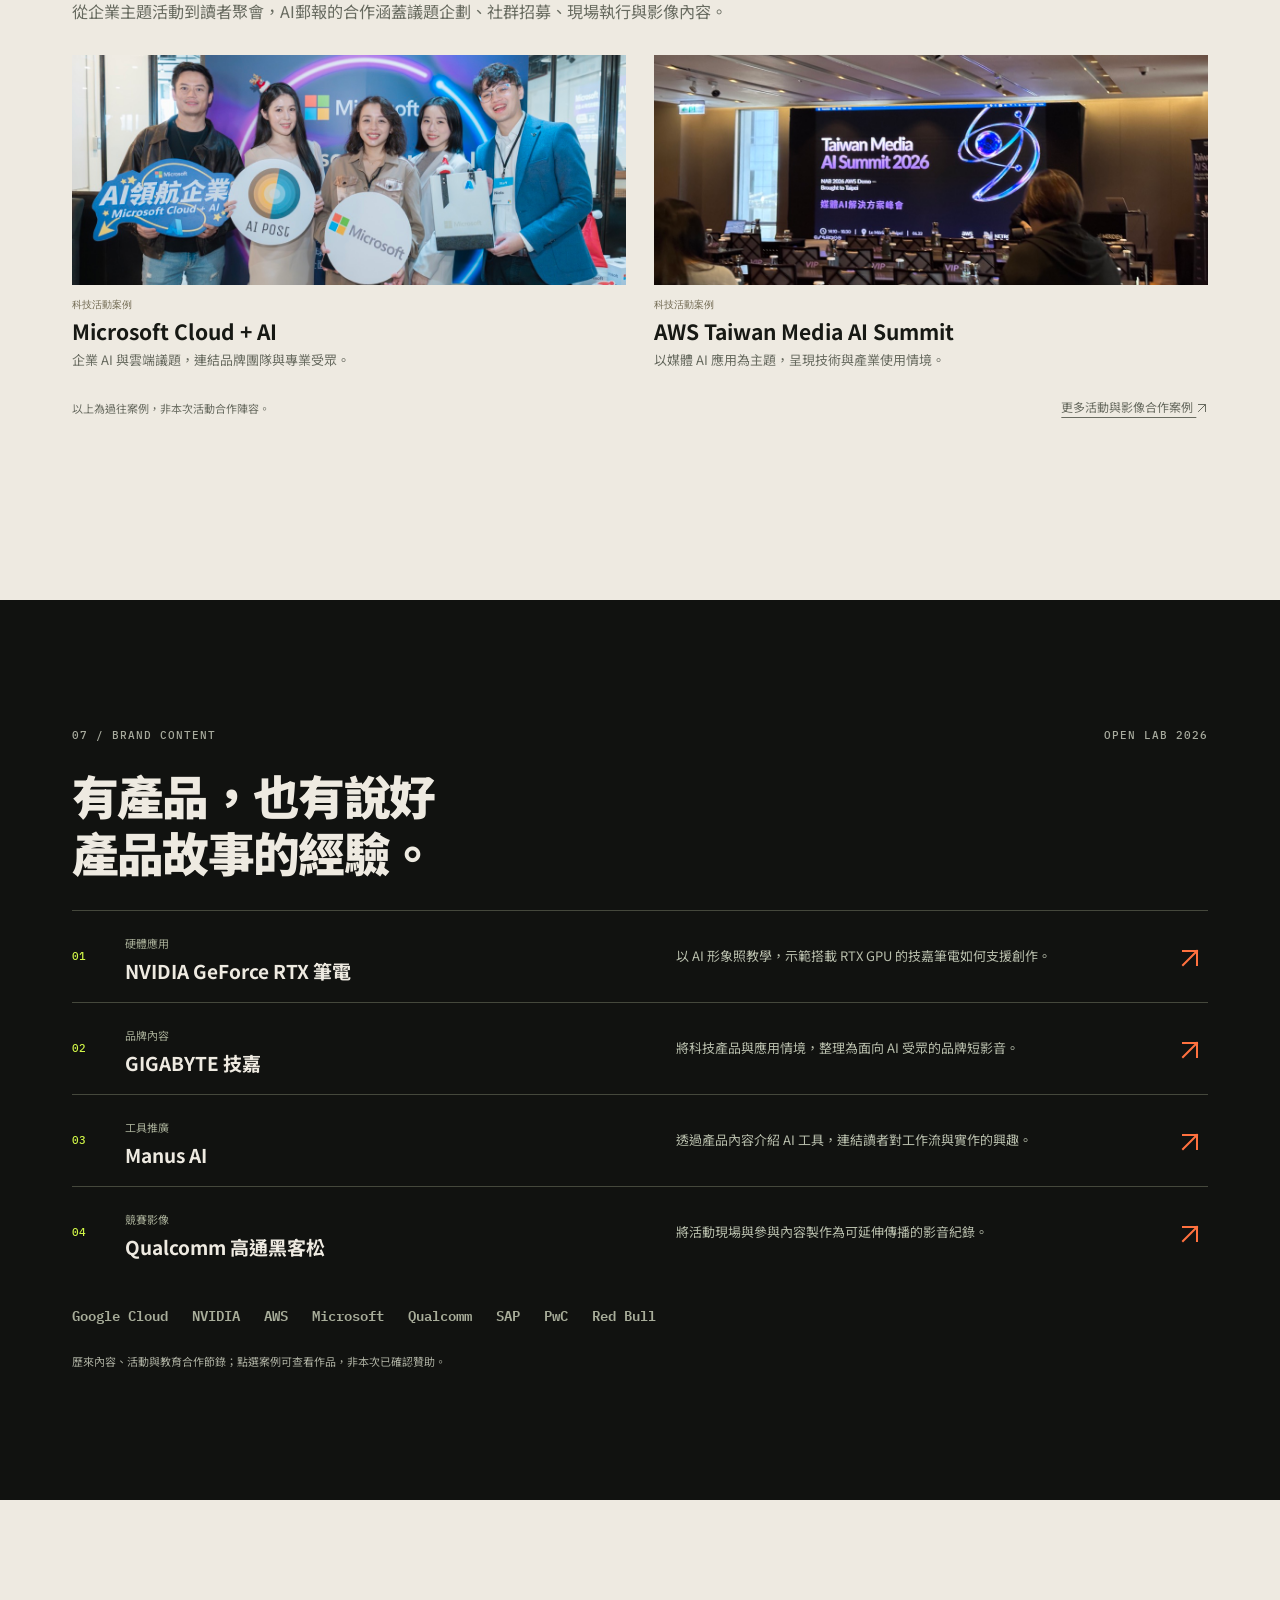
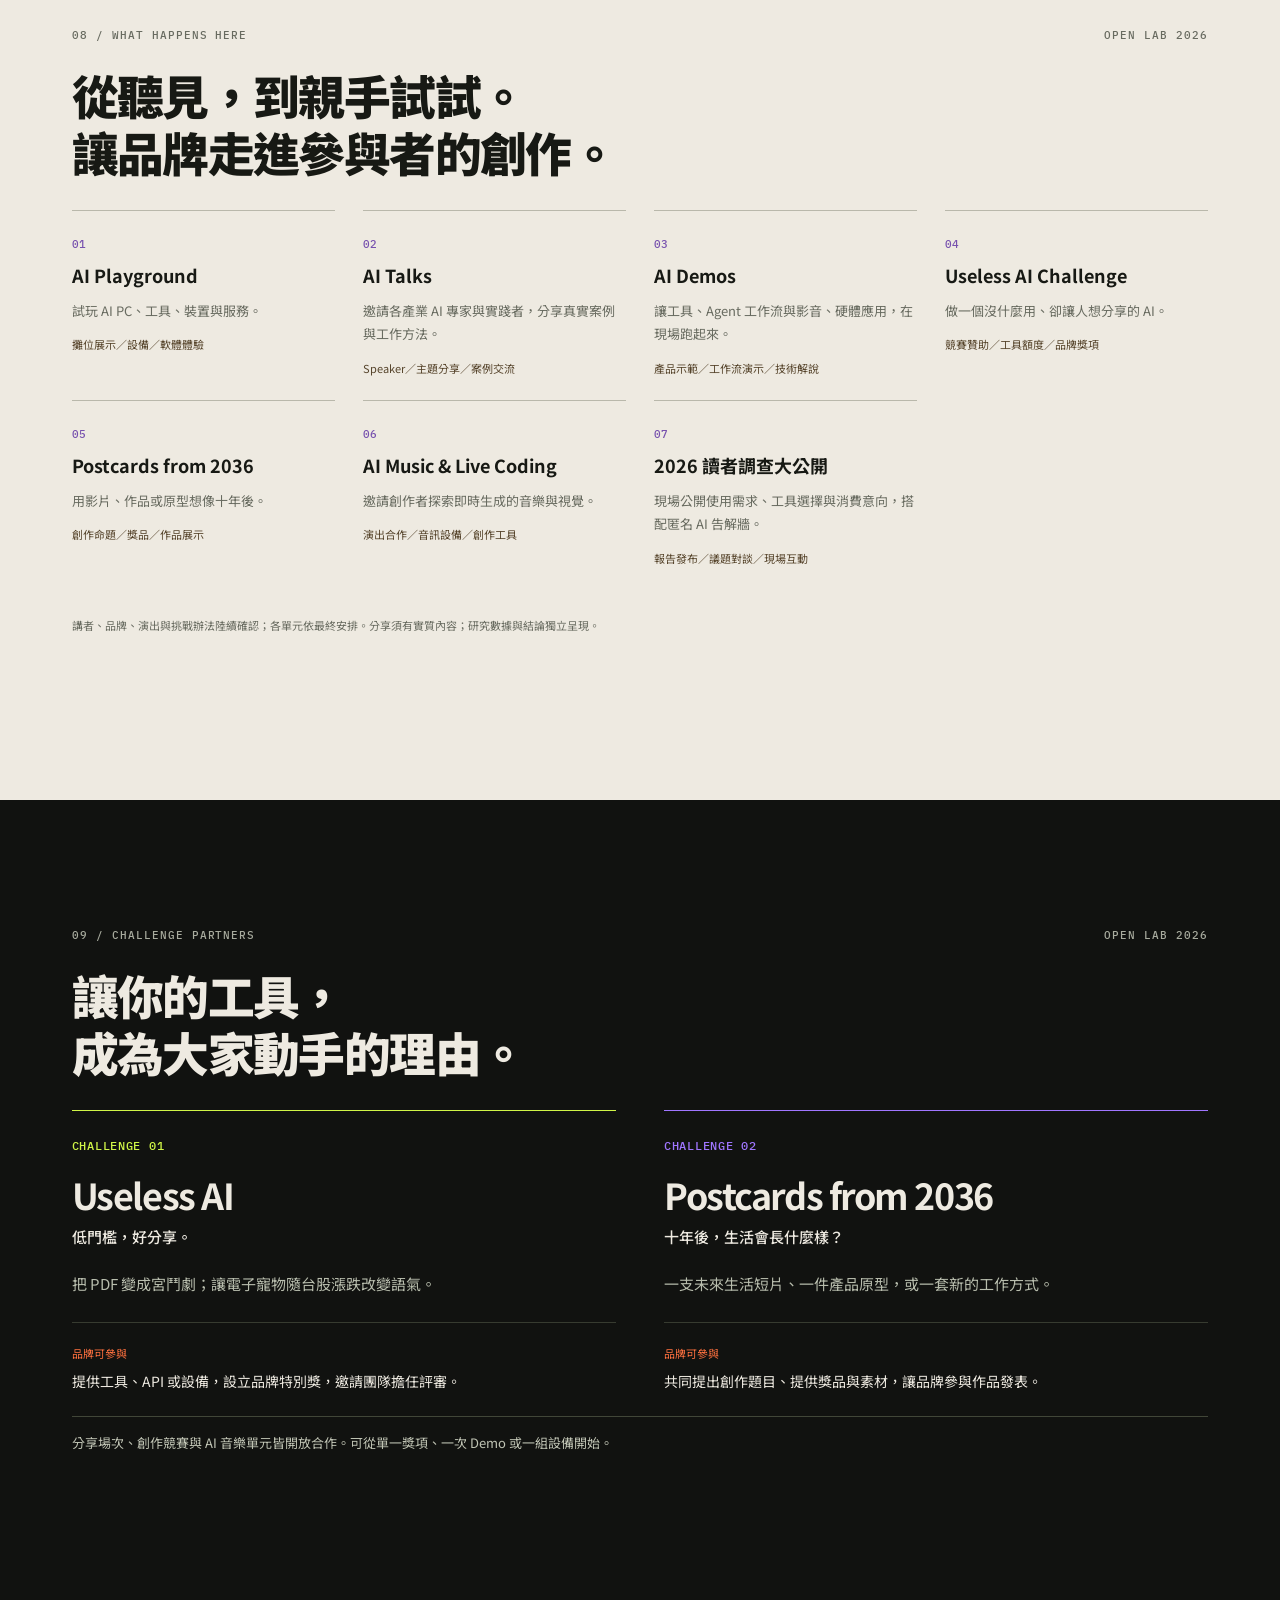
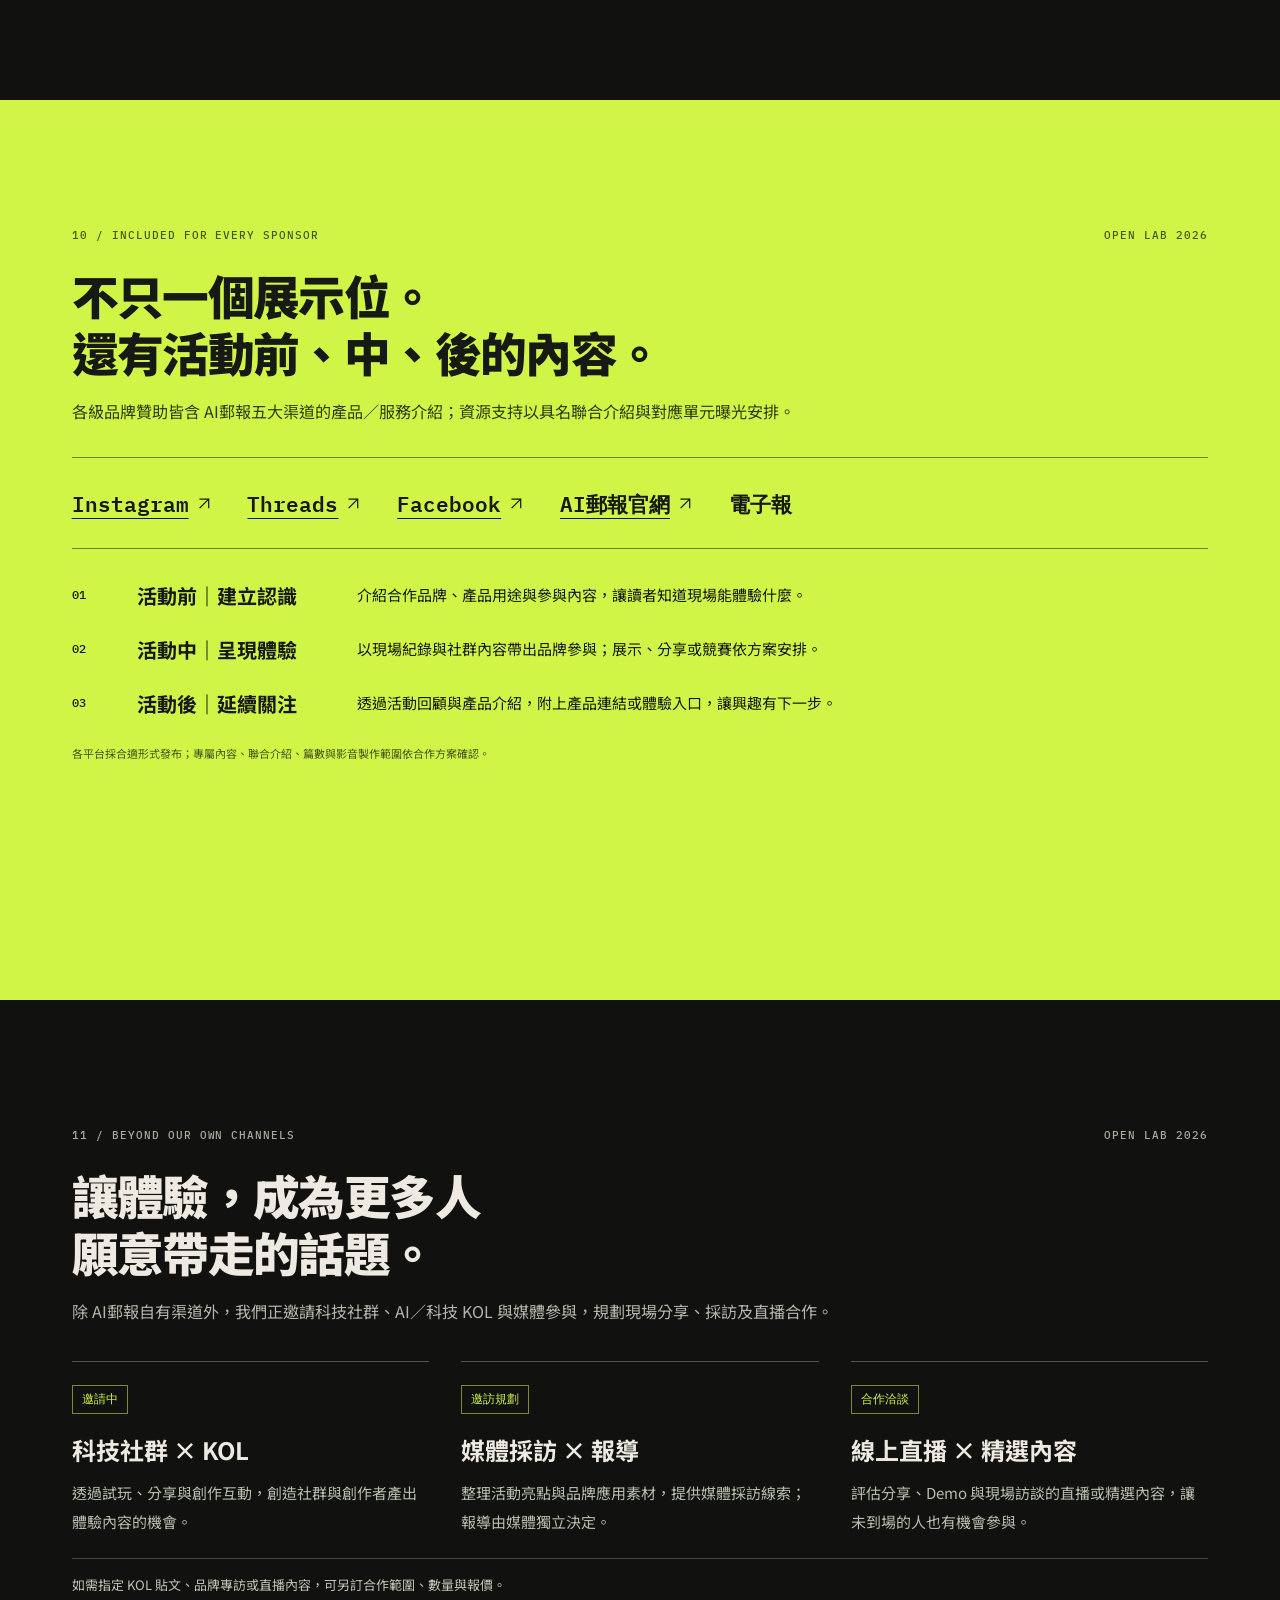
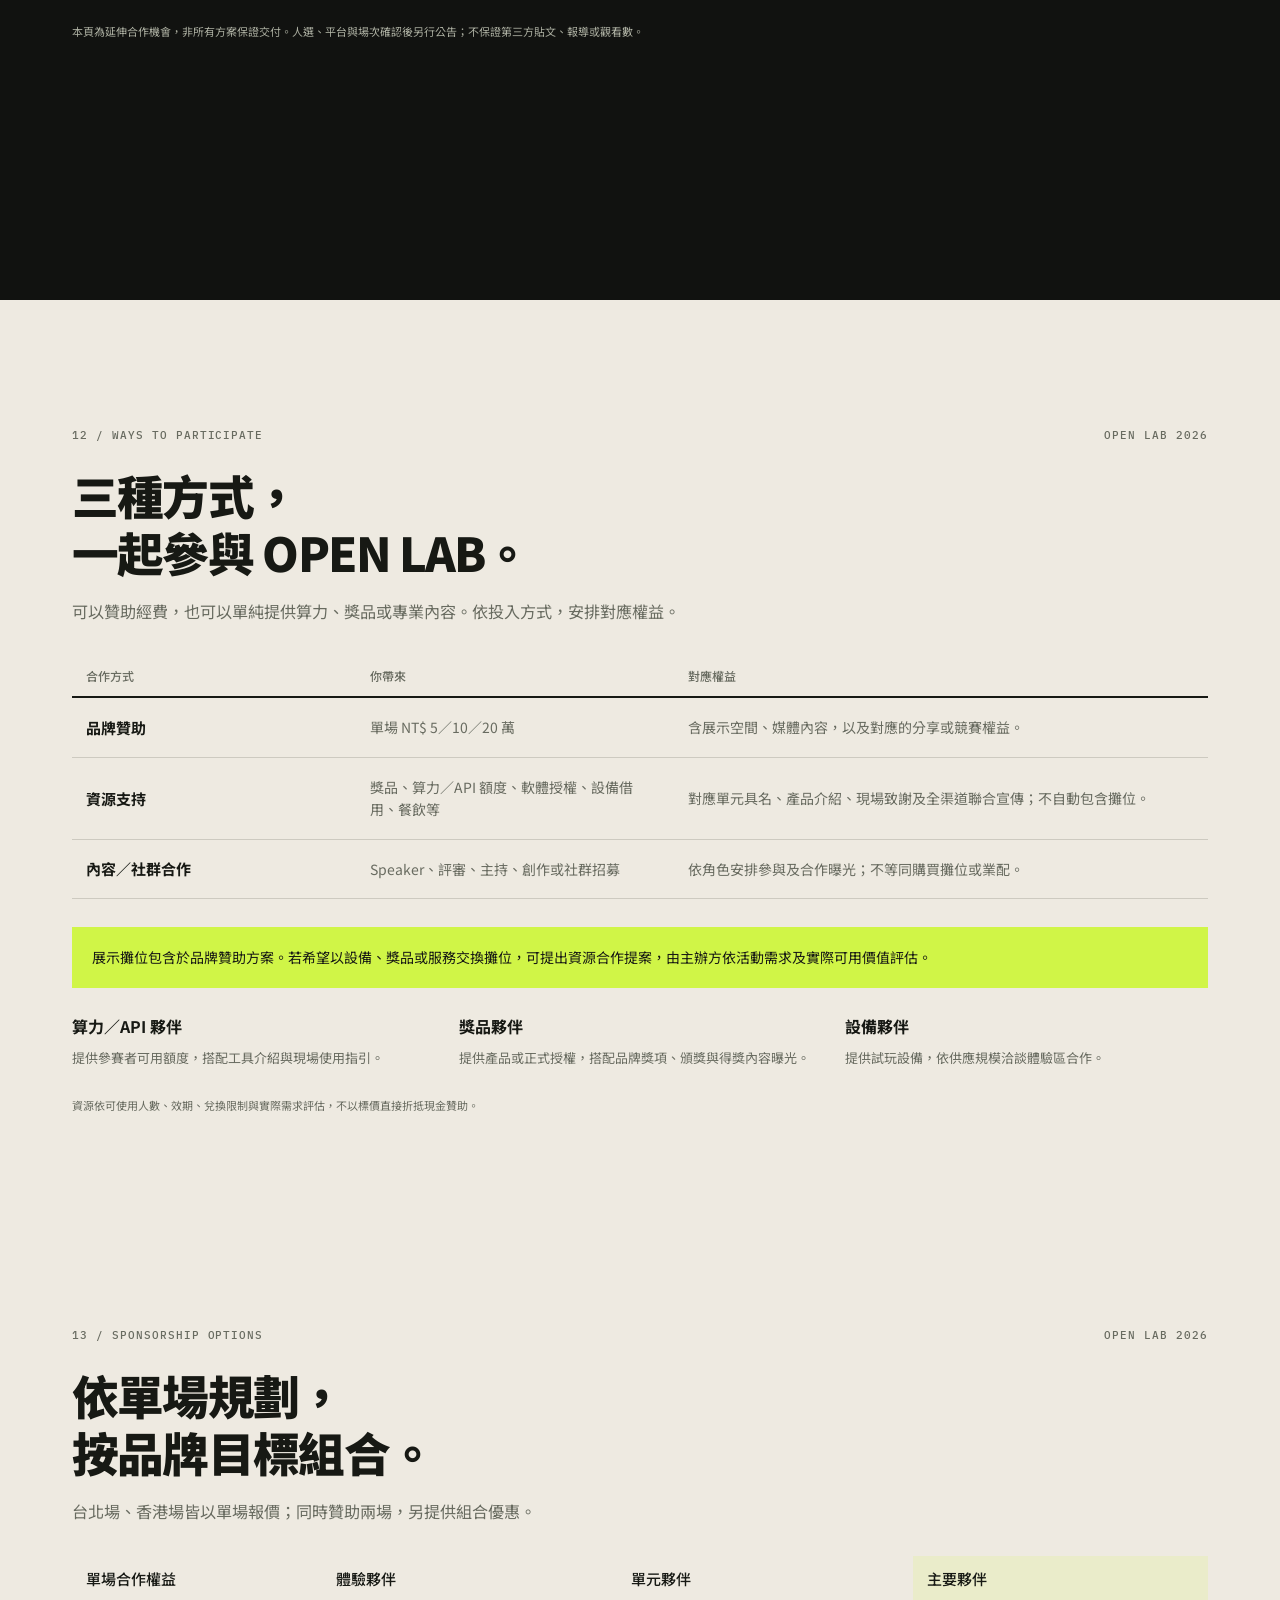
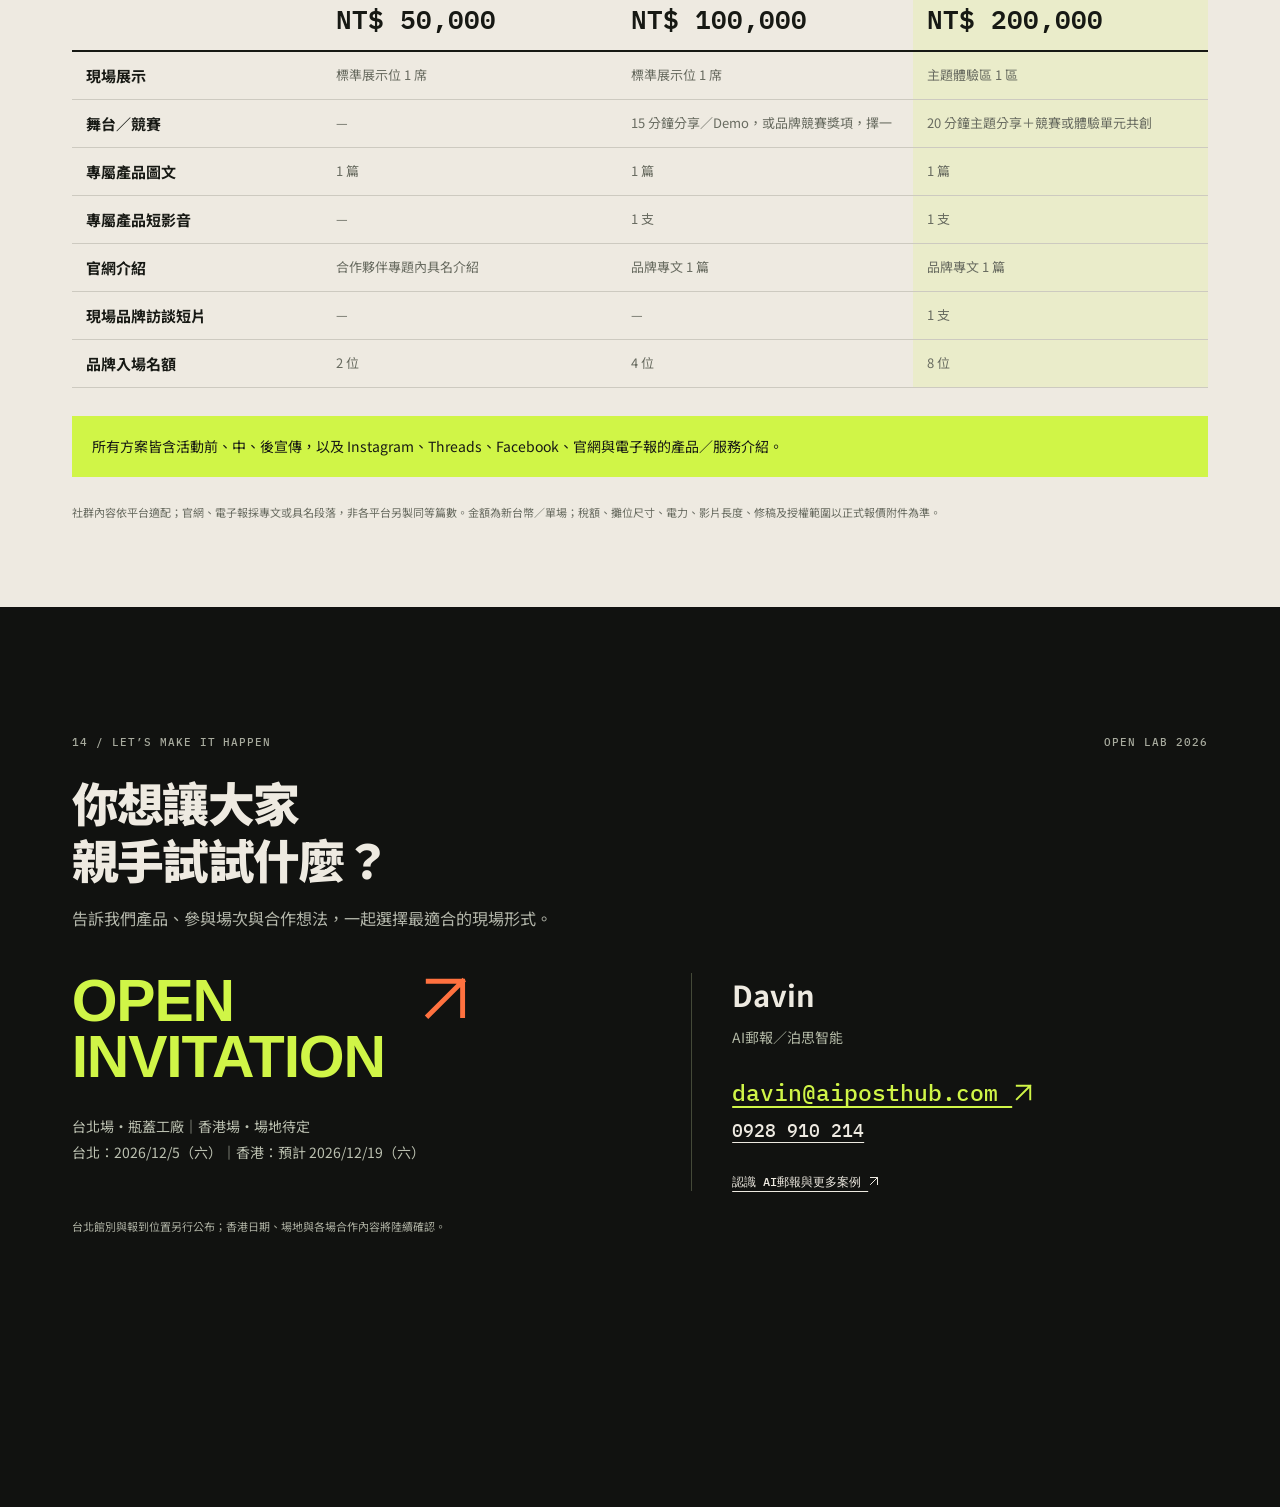
==== commit 41d1b1c0: "Add complete English OPEN LAB partnership deck and language switching" ====
--- a/index.html
+++ b/index.html
@@ -13,7 +13,7 @@
 <body>
   <header class="topbar">
     <a class="brand" href="#cover">AIPOST <span>OPEN LAB 2026</span></a>
-    <div class="topbar__right"><span id="counter">01 / 14</span><button id="overviewBtn" type="button" aria-haspopup="dialog">頁面總覽</button></div>
+    <div class="topbar__right"><a id="languageSwitch" href="en/" lang="en" hreflang="en" aria-label="Read in English">EN</a><span id="counter">01 / 14</span><button id="overviewBtn" type="button" aria-haspopup="dialog">頁面總覽</button></div>
   </header>
 
   <main id="deck"></main>
--- a/styles.css
+++ b/styles.css
@@ -252,3 +252,19 @@
   .proof-grid img,.experience-grid figure img{height:180px}.cover-type h1 .hundred{font-size:120px}.cover-type h1 .openlab{font-size:70px}
   .table-wrap{overflow:visible}.source-link{white-space:normal}
 }
+
+/* Language navigation and English copy sizing. */
+#languageSwitch{color:var(--lime);text-decoration:none;padding:6px 4px;white-space:nowrap}
+html:lang(en) body{font-family:Arial,Helvetica,sans-serif}
+html:lang(en) .slide-heading h2{font-size:clamp(30px,3.4vw,53px);line-height:1.12}
+html:lang(en) .story-grid h3,html:lang(en) .network-grid h3{font-size:22px;line-height:1.25}
+html:lang(en) .slide-heading>p{line-height:1.6}
+html:lang(en) .slide-foot>span{flex:1;min-width:0}
+html:lang(en) .slide-foot .source-link{max-width:30%}
+@media(max-width:600px){
+  .topbar__right{gap:8px}.topbar button{padding:6px 8px}
+  html:lang(en) .slide-heading h2{font-size:30px}
+  html:lang(en) .slide-foot .source-link{max-width:100%}
+  html:lang(en) .benefit-wrap:before{content:"Swipe to compare all three packages →"}
+}
+@media(max-width:380px){.brand span{display:none}}
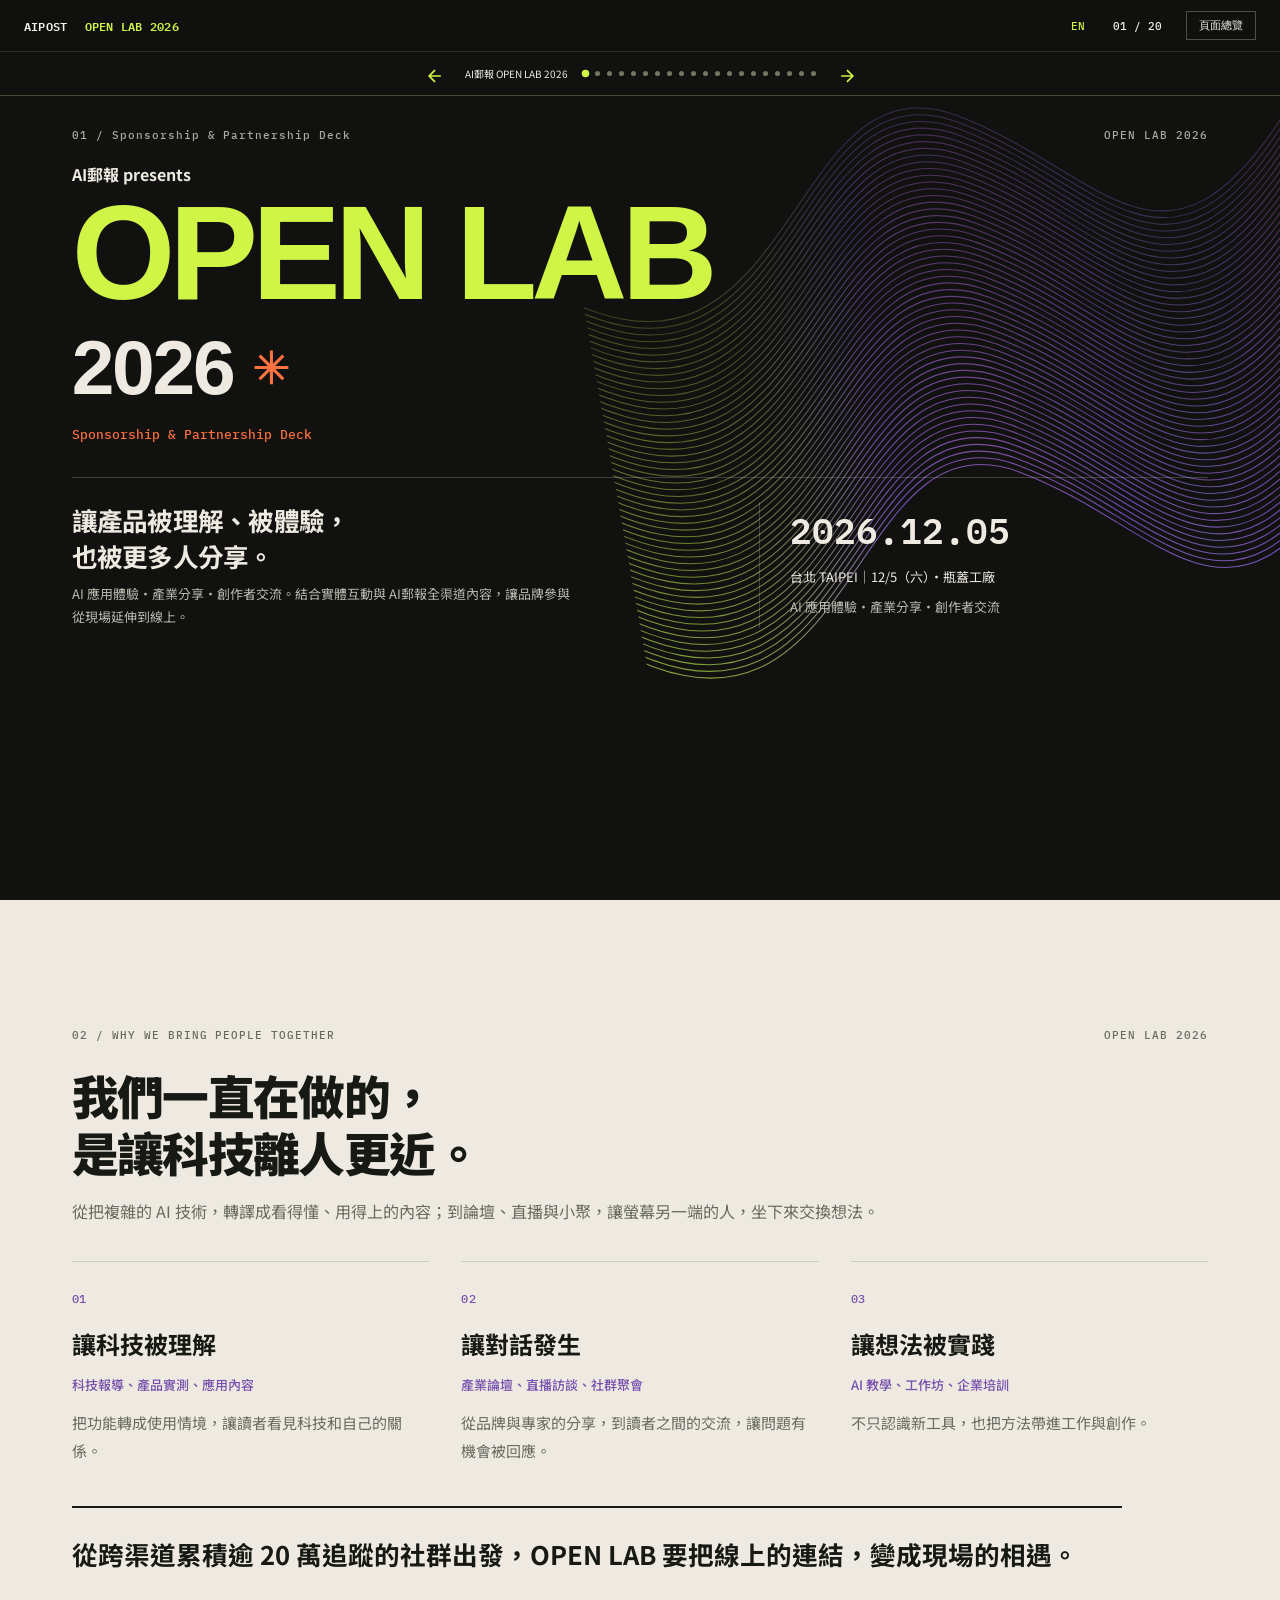
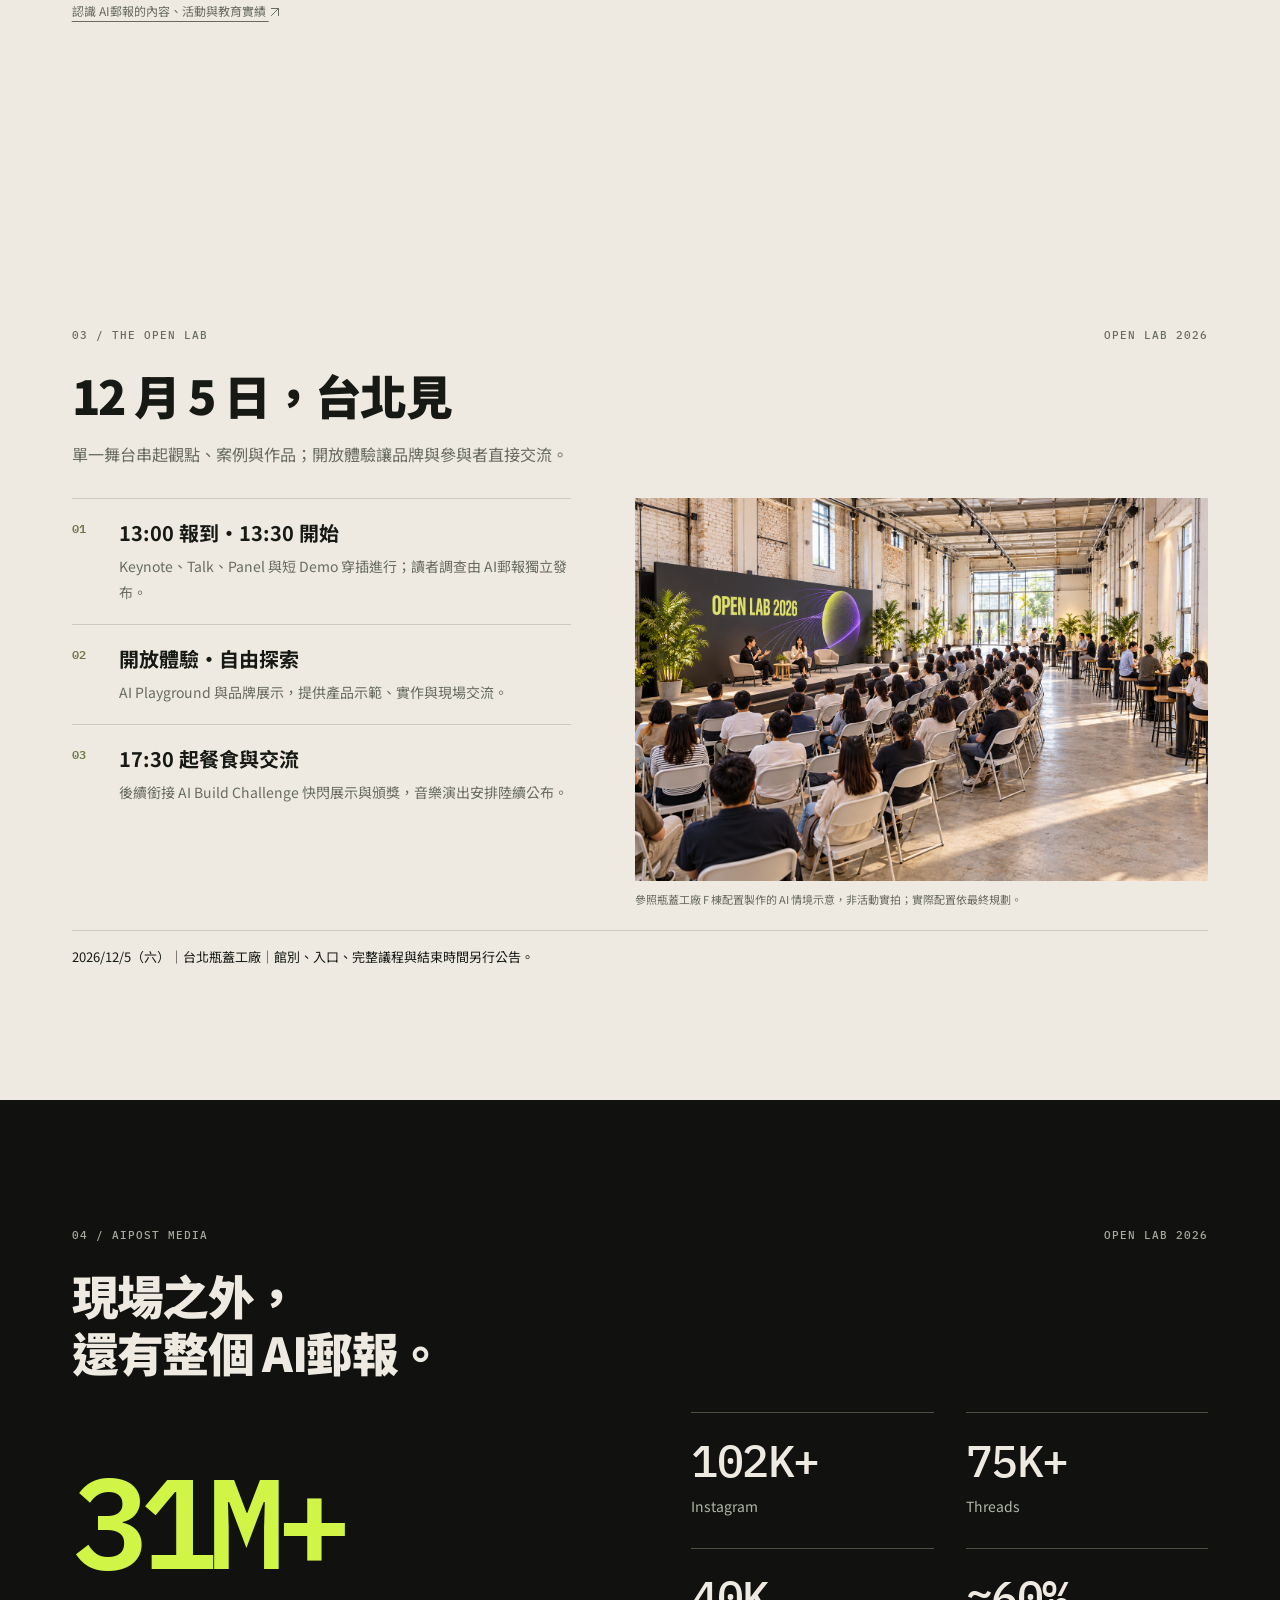
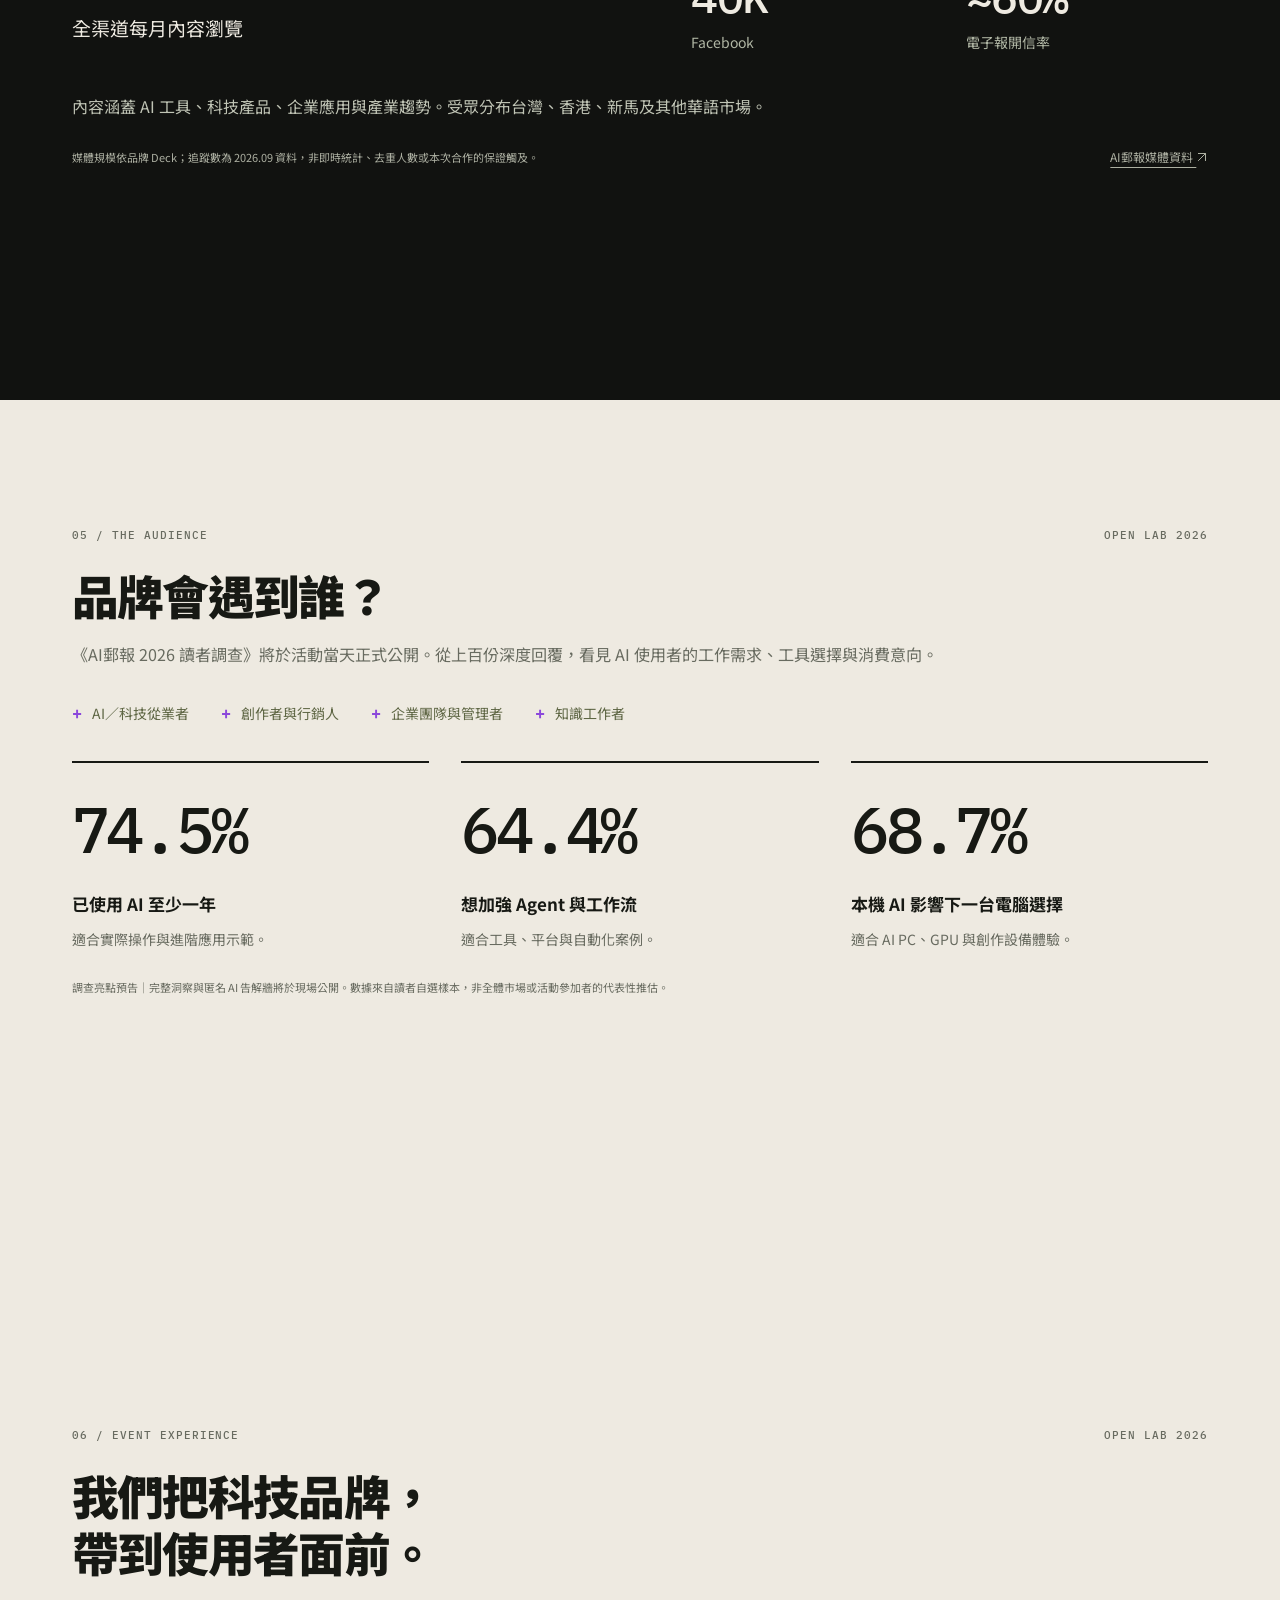
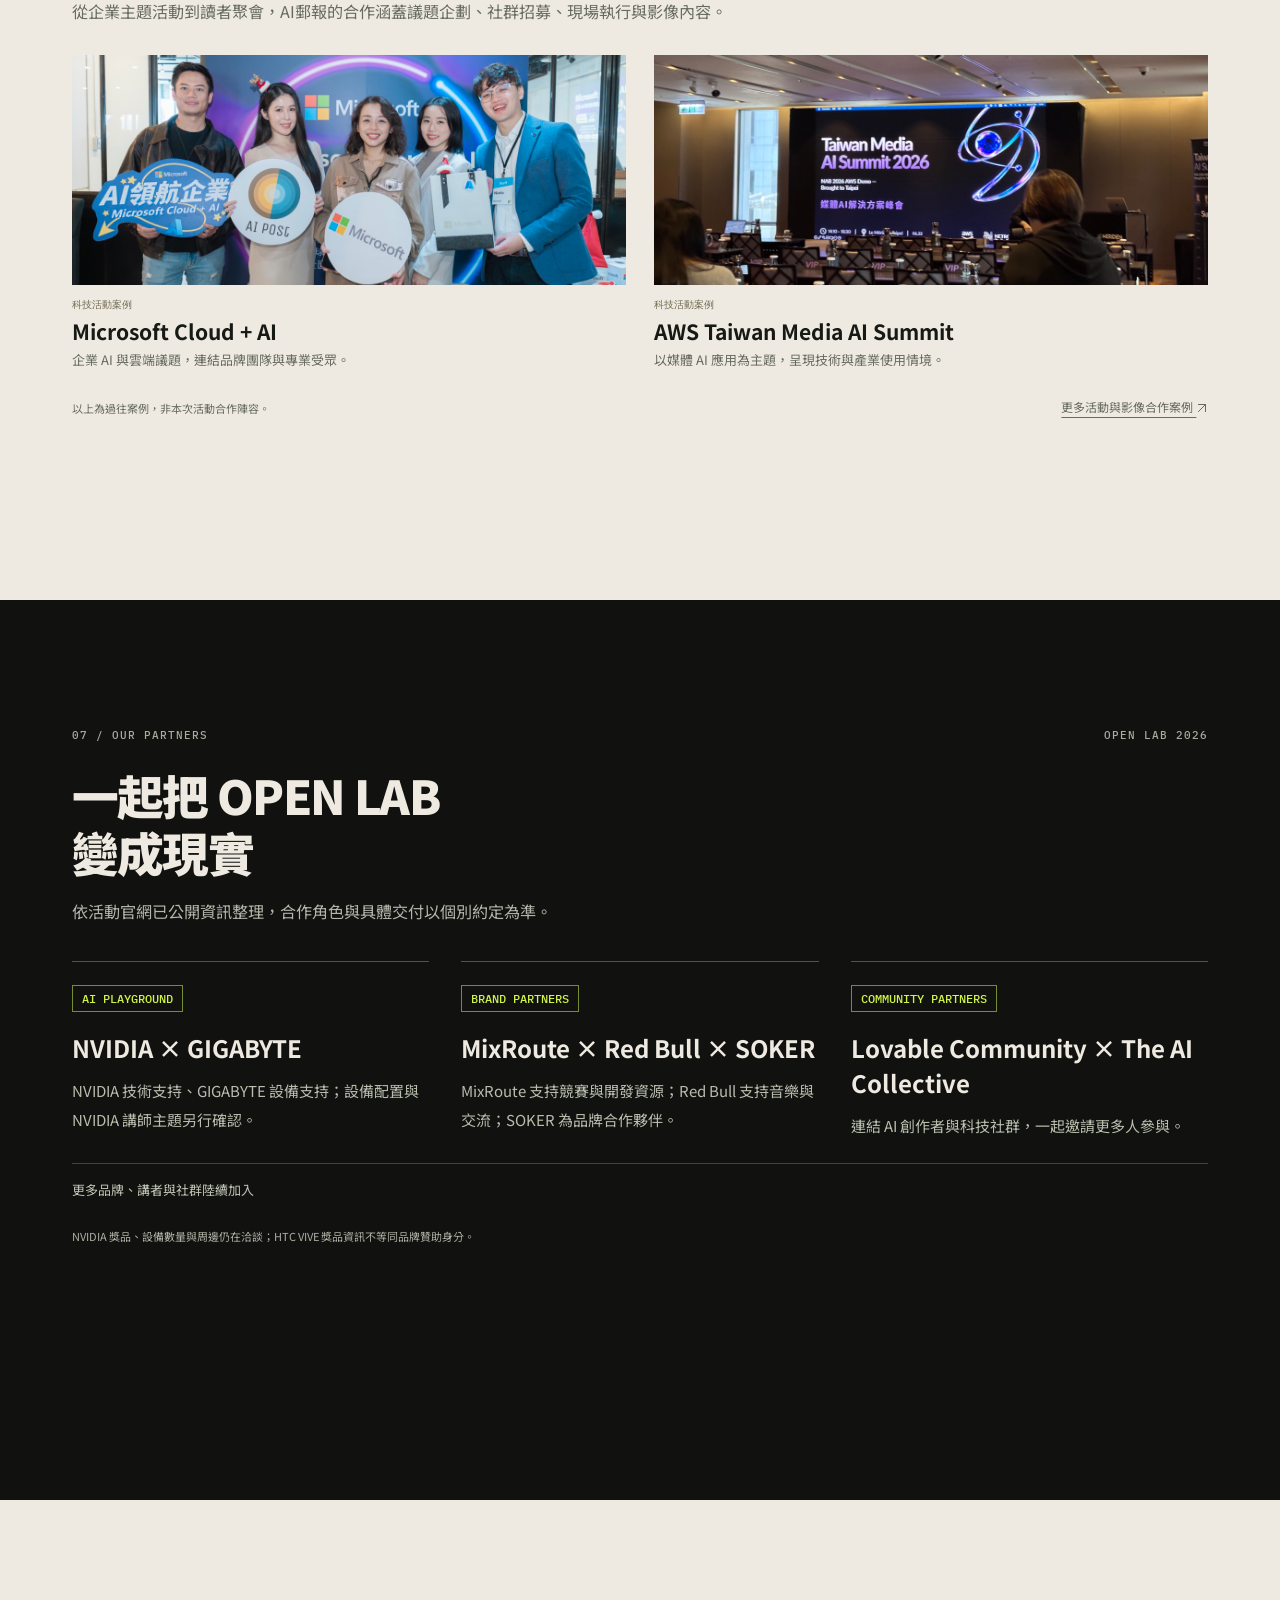
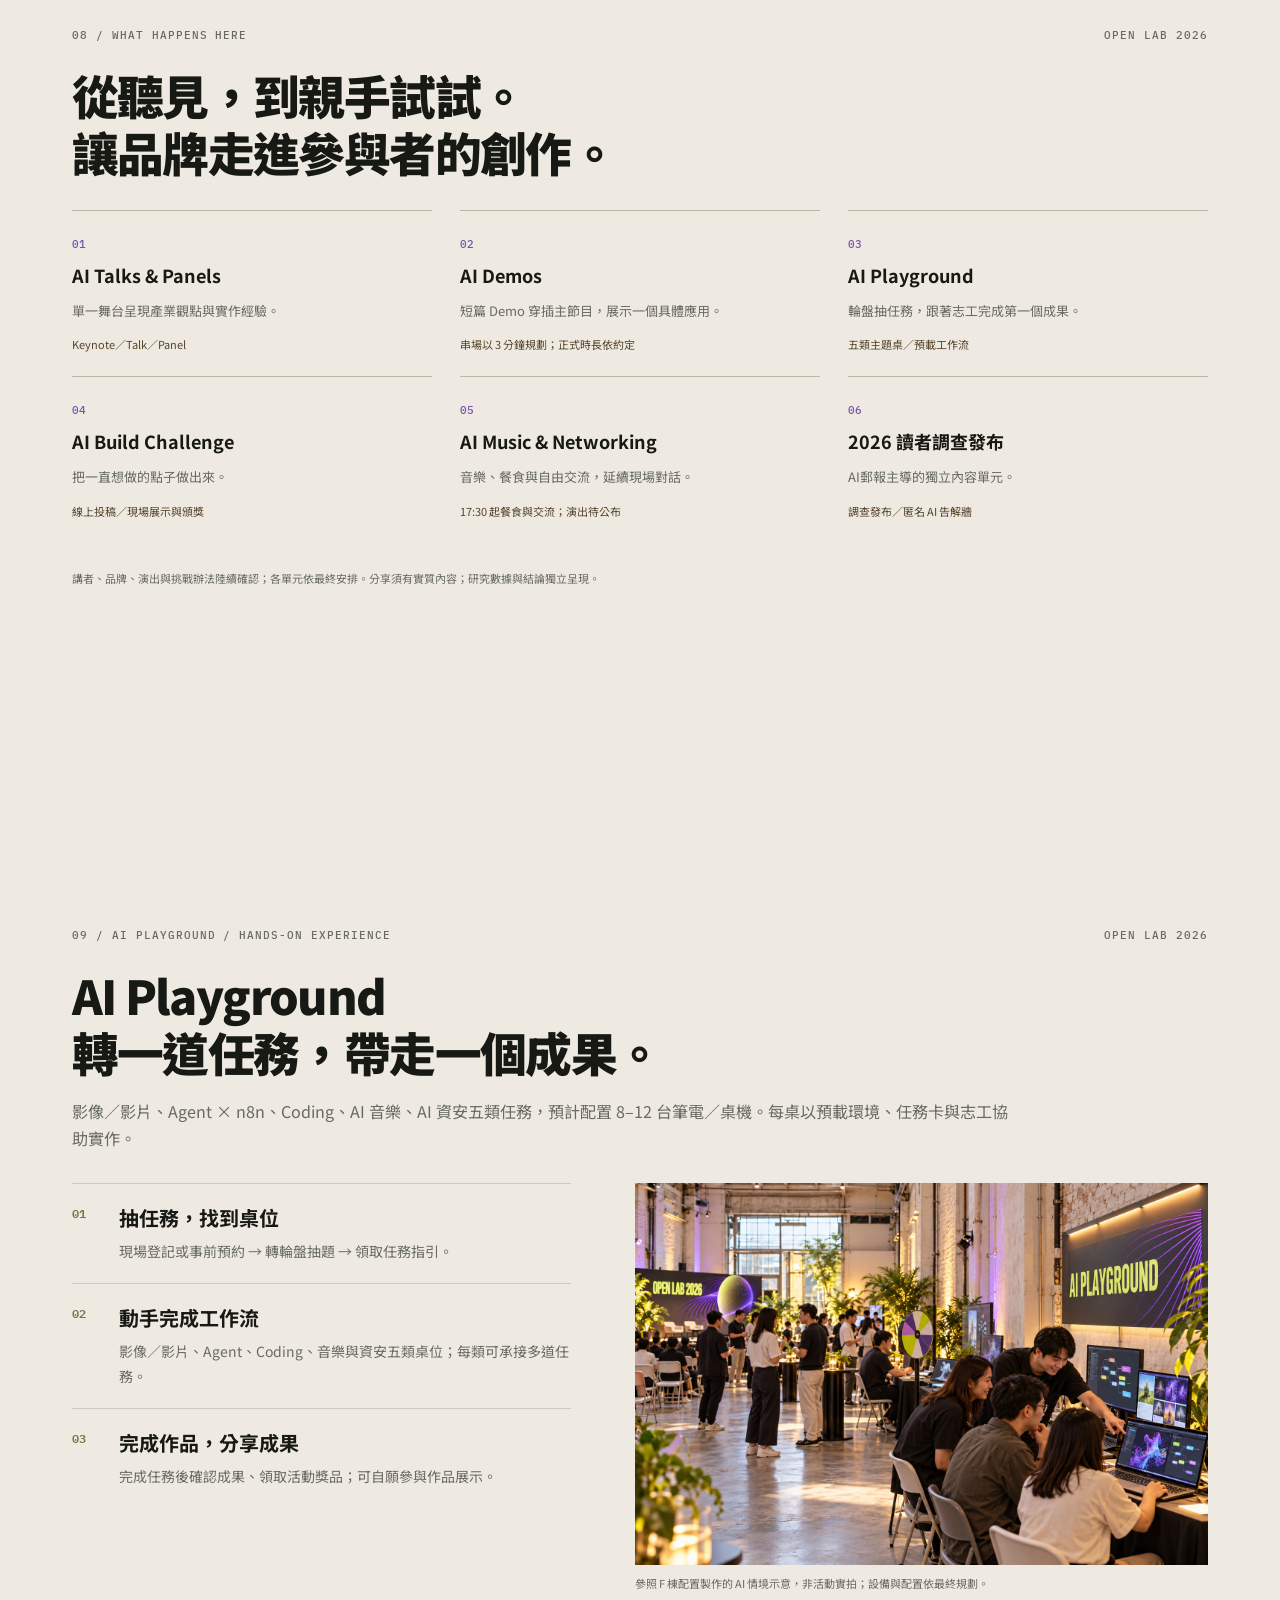
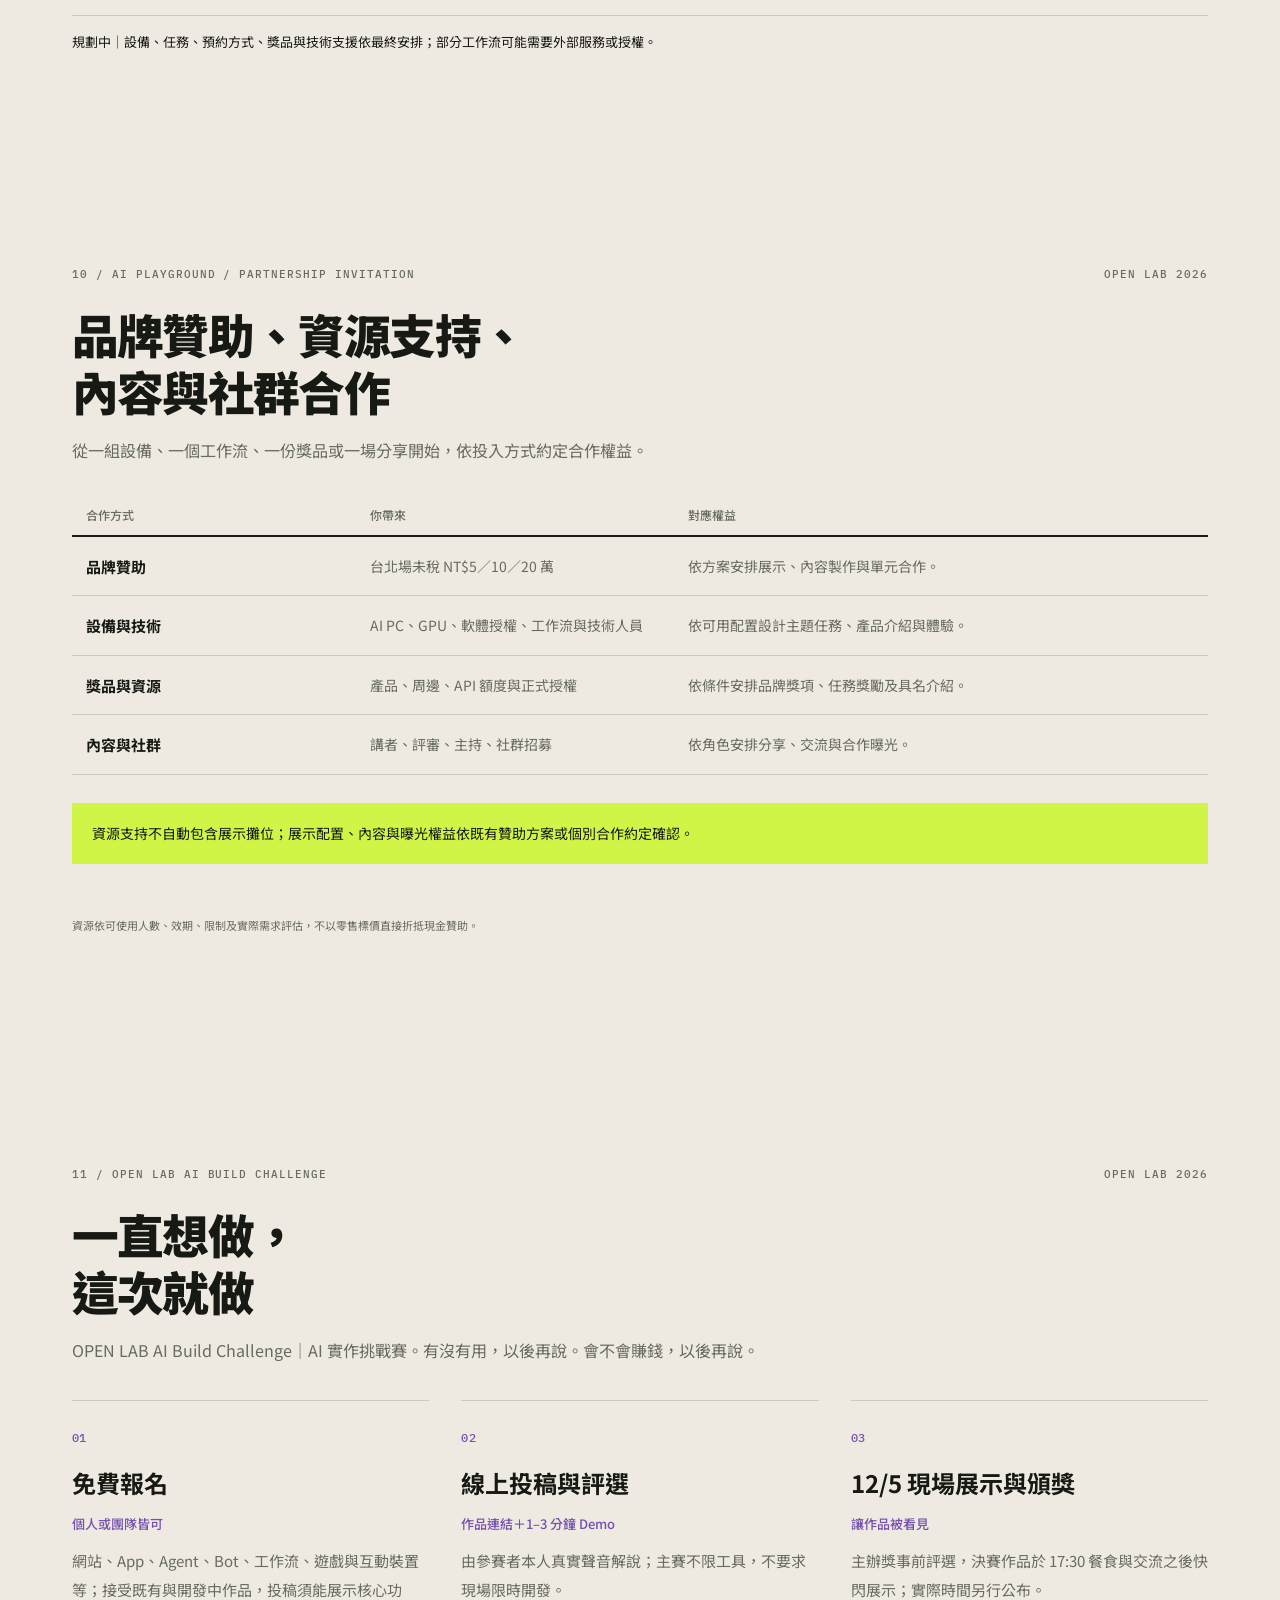
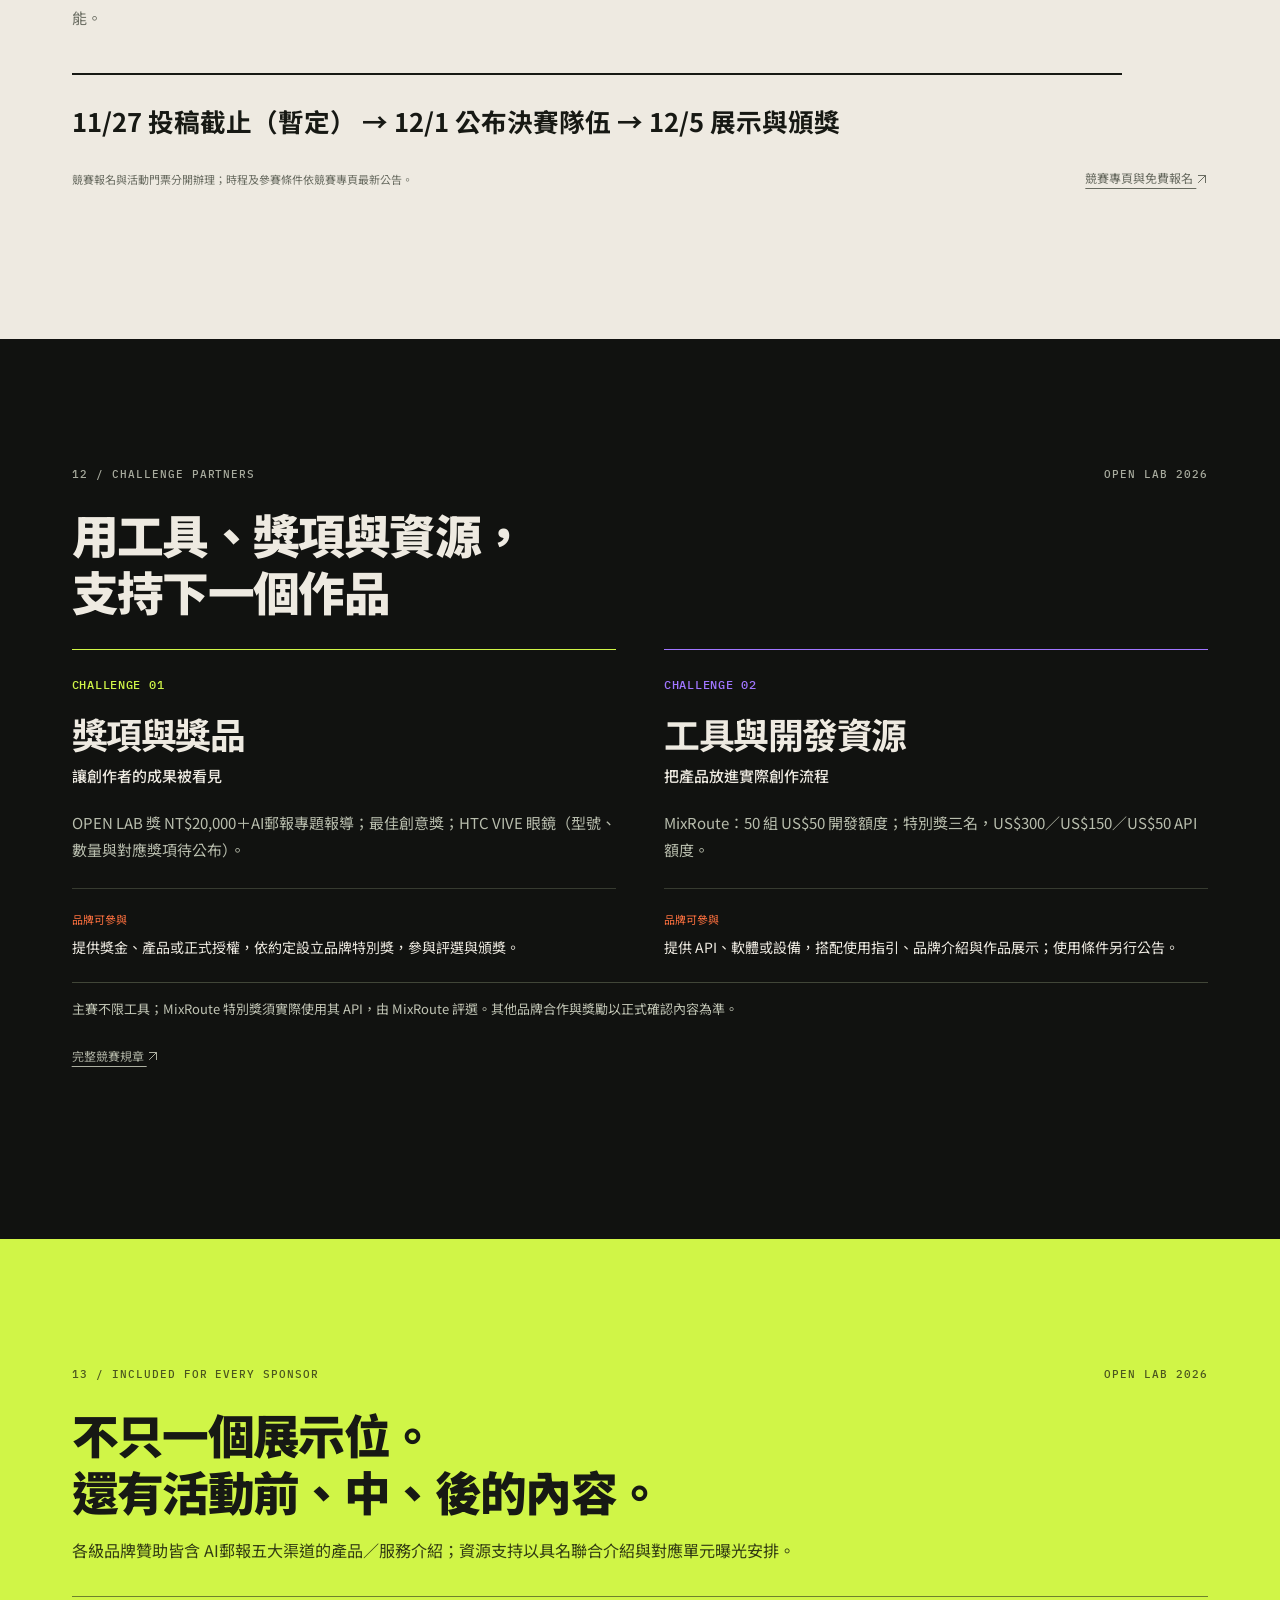
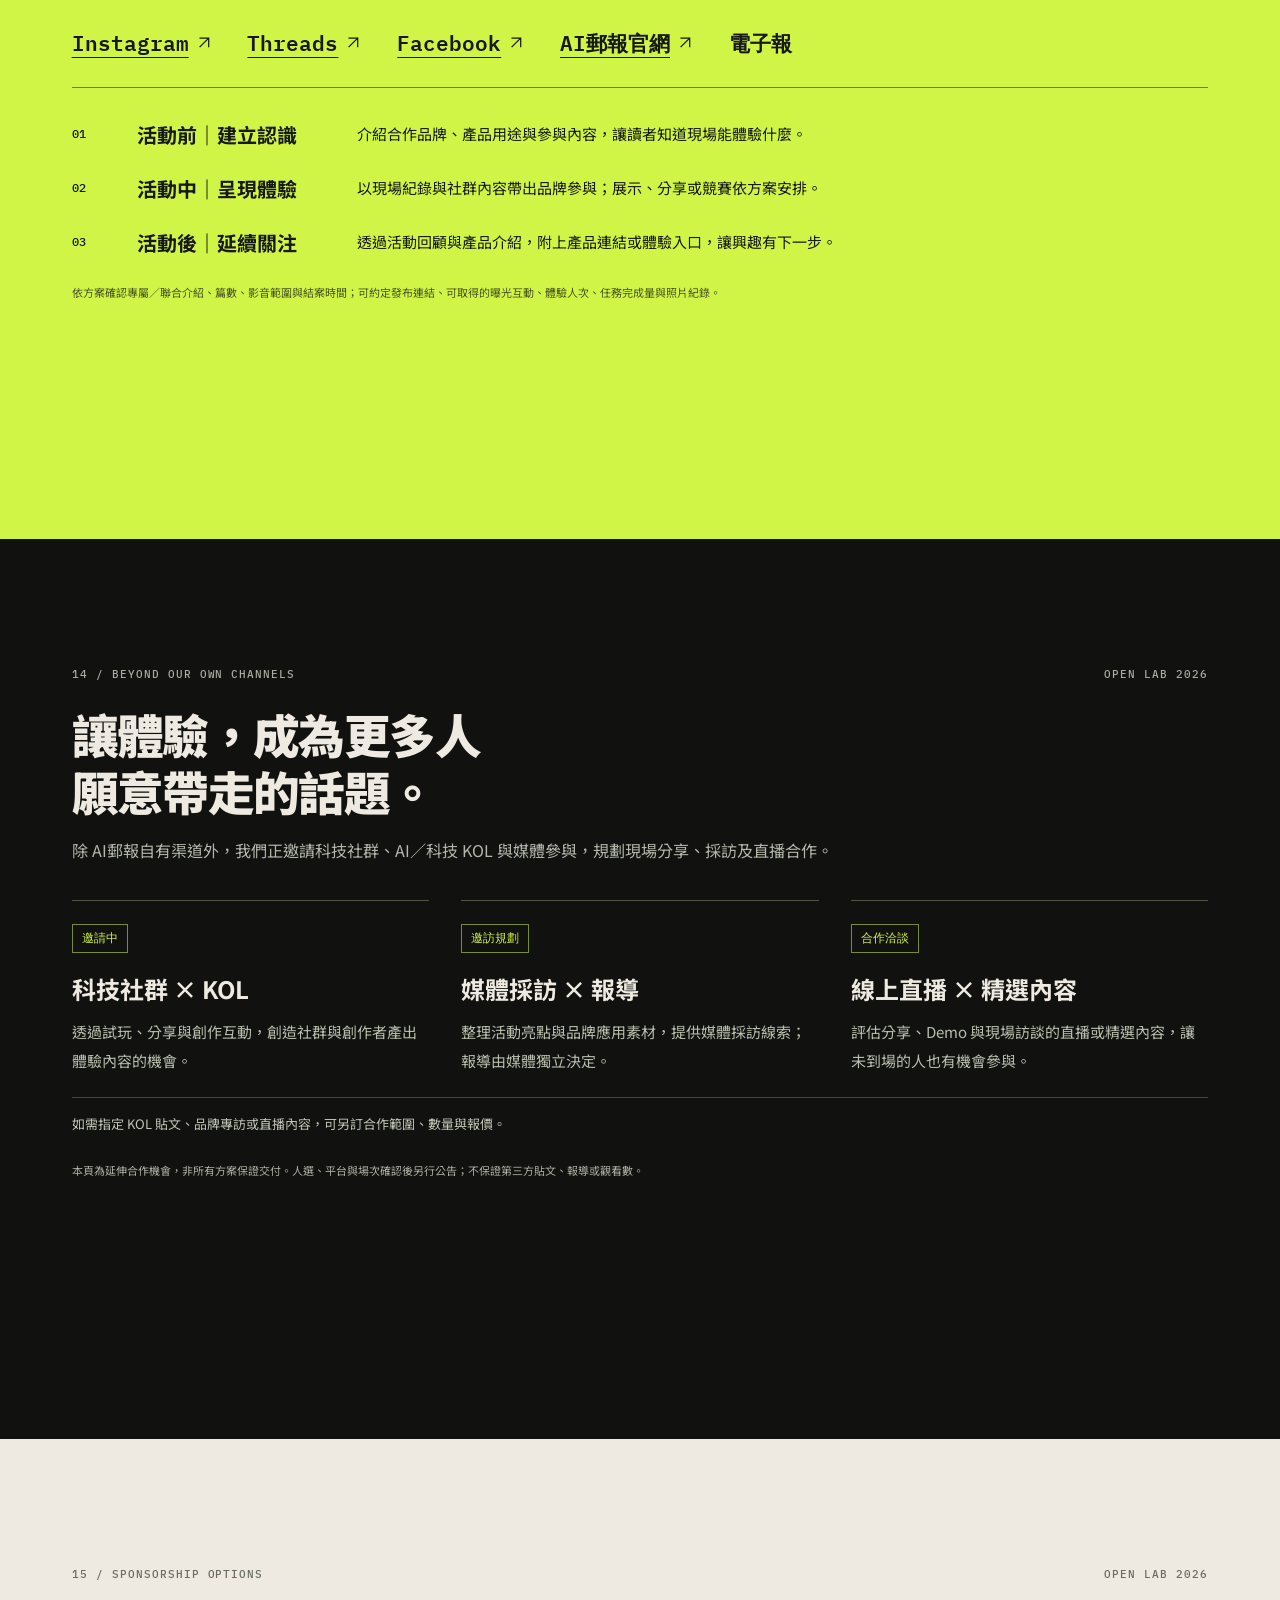
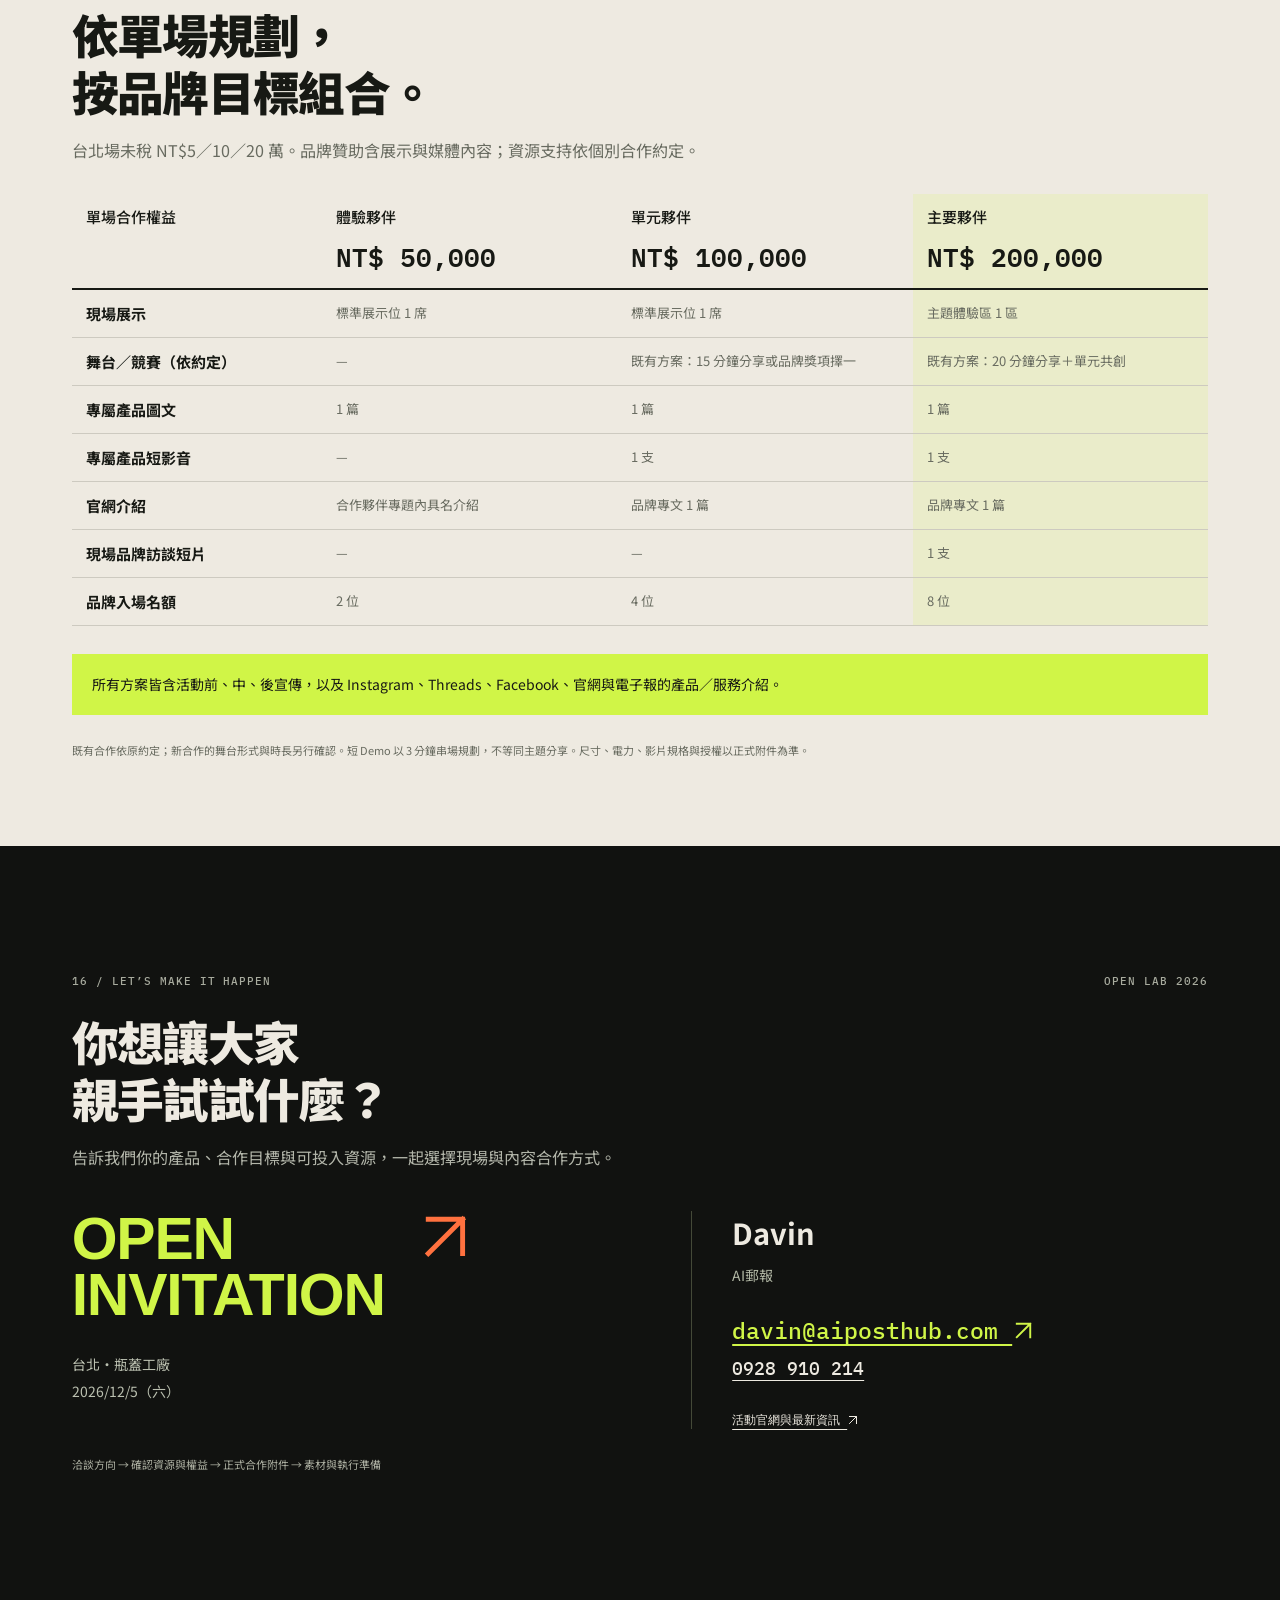
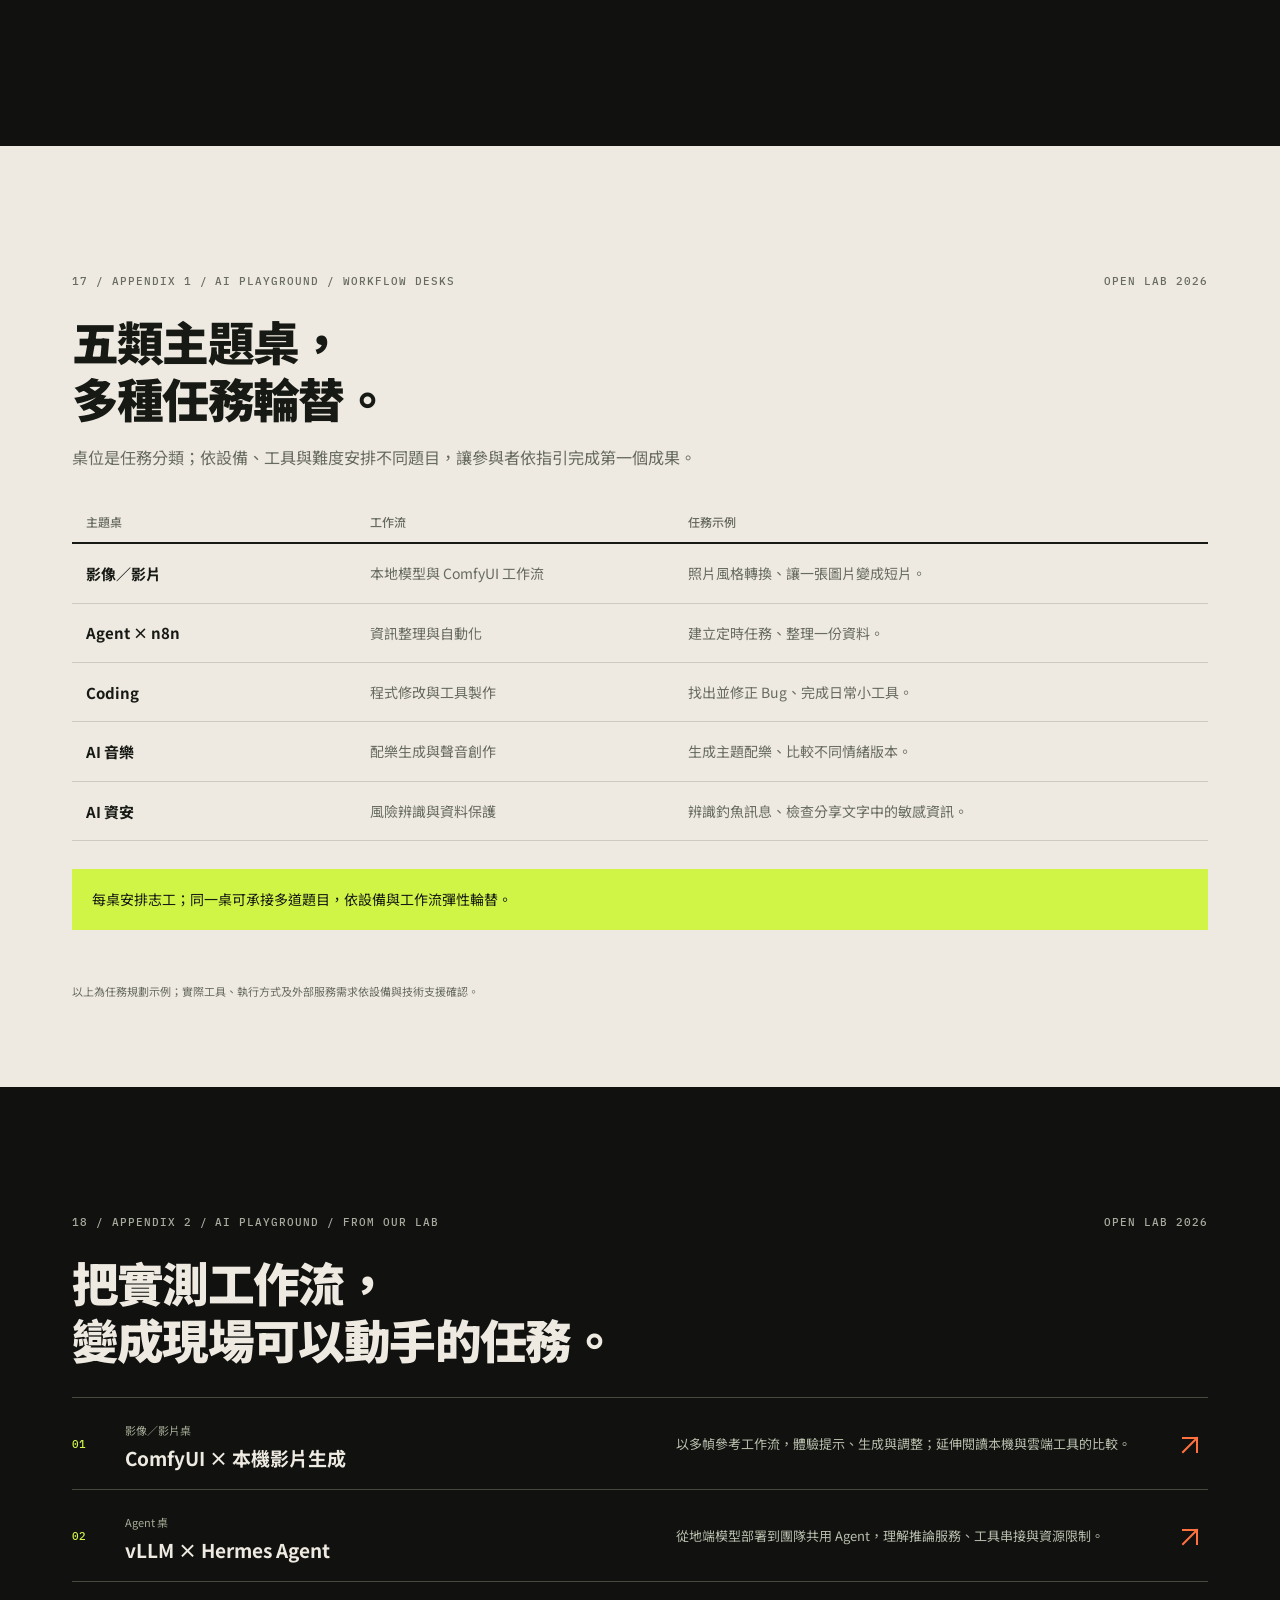
==== commit 3ac2e269: "Refresh Taipei partnership deck and align bilingual challenge content" ====
--- a/index.html
+++ b/index.html
@@ -3,7 +3,7 @@
 <head>
   <meta charset="utf-8">
   <meta name="viewport" content="width=device-width, initial-scale=1">
-  <meta name="description" content="AI郵報 OPEN LAB 2026：AI 應用體驗、產業分享與創作者交流。台北場 12/5 瓶蓋工廠；香港場預計 12/19。結合實體互動與全渠道內容的品牌合作邀請。">
+  <meta name="description" content="AI郵報 OPEN LAB 2026：AI 應用體驗、產業分享與創作者交流。台北場 12/5 瓶蓋工廠；結合實體互動與全渠道內容的品牌合作邀請。">
   <title>AI郵報 OPEN LAB 2026 — Sponsorship &amp; Partnership Deck</title>
   <link rel="preconnect" href="https://fonts.googleapis.com">
   <link rel="preconnect" href="https://fonts.gstatic.com" crossorigin>
@@ -13,7 +13,7 @@
 <body>
   <header class="topbar">
     <a class="brand" href="#cover">AIPOST <span>OPEN LAB 2026</span></a>
-    <div class="topbar__right"><a id="languageSwitch" href="en/" lang="en" hreflang="en" aria-label="Read in English">EN</a><span id="counter">01 / 14</span><button id="overviewBtn" type="button" aria-haspopup="dialog">頁面總覽</button></div>
+    <div class="topbar__right"><a id="languageSwitch" href="en/" lang="en" hreflang="en" aria-label="Read in English">EN</a><span id="counter">01 / 20</span><button id="overviewBtn" type="button" aria-haspopup="dialog">頁面總覽</button></div>
   </header>
 
   <main id="deck"></main>
--- a/styles.css
+++ b/styles.css
@@ -268,3 +268,8 @@
   html:lang(en) .benefit-wrap:before{content:"Swipe to compare all three packages →"}
 }
 @media(max-width:380px){.brand span{display:none}}
+
+/* Updated deck: balance six programme blocks and retain readable appendices. */
+.slide--program .program-grid{grid-template-columns:repeat(3,minmax(0,1fr))}
+@media(max-width:960px){.slide--program .program-grid{grid-template-columns:repeat(2,minmax(0,1fr))}}
+@media(max-width:600px){.slide--program .program-grid{grid-template-columns:1fr}}
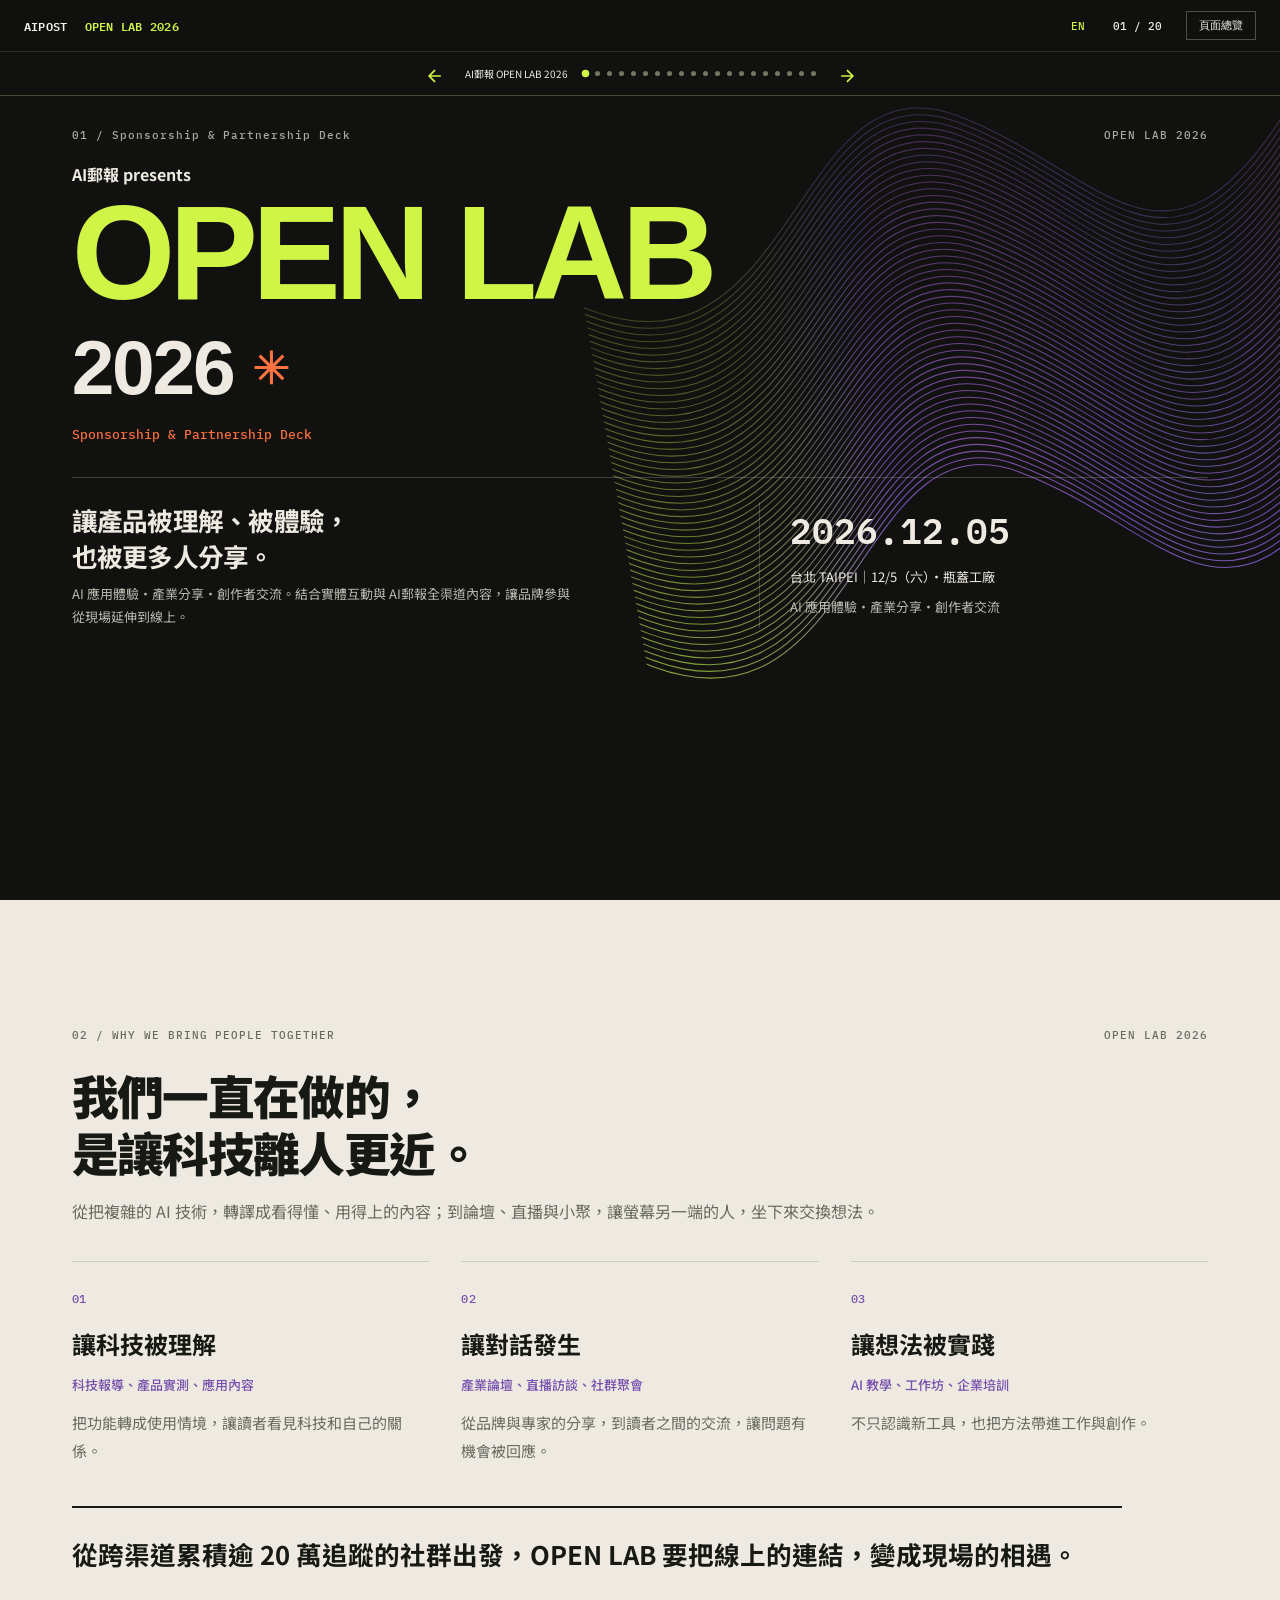
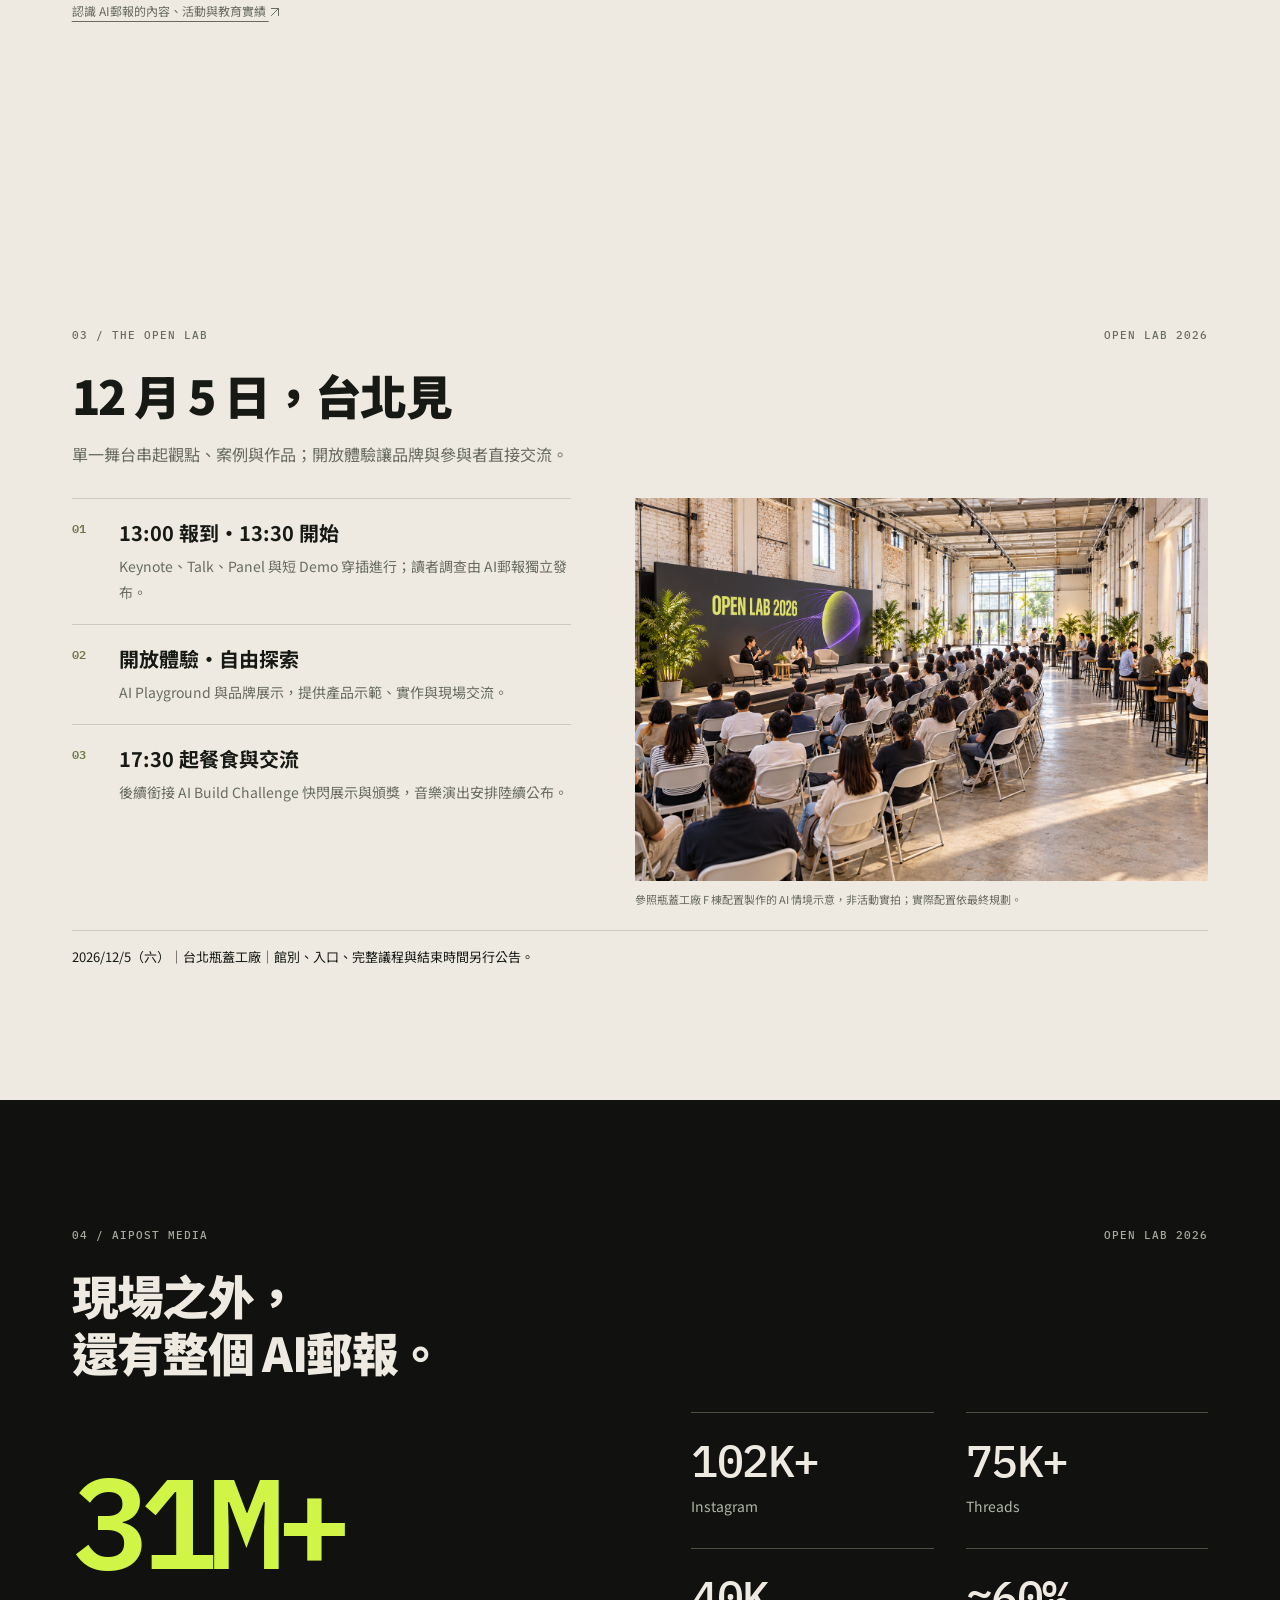
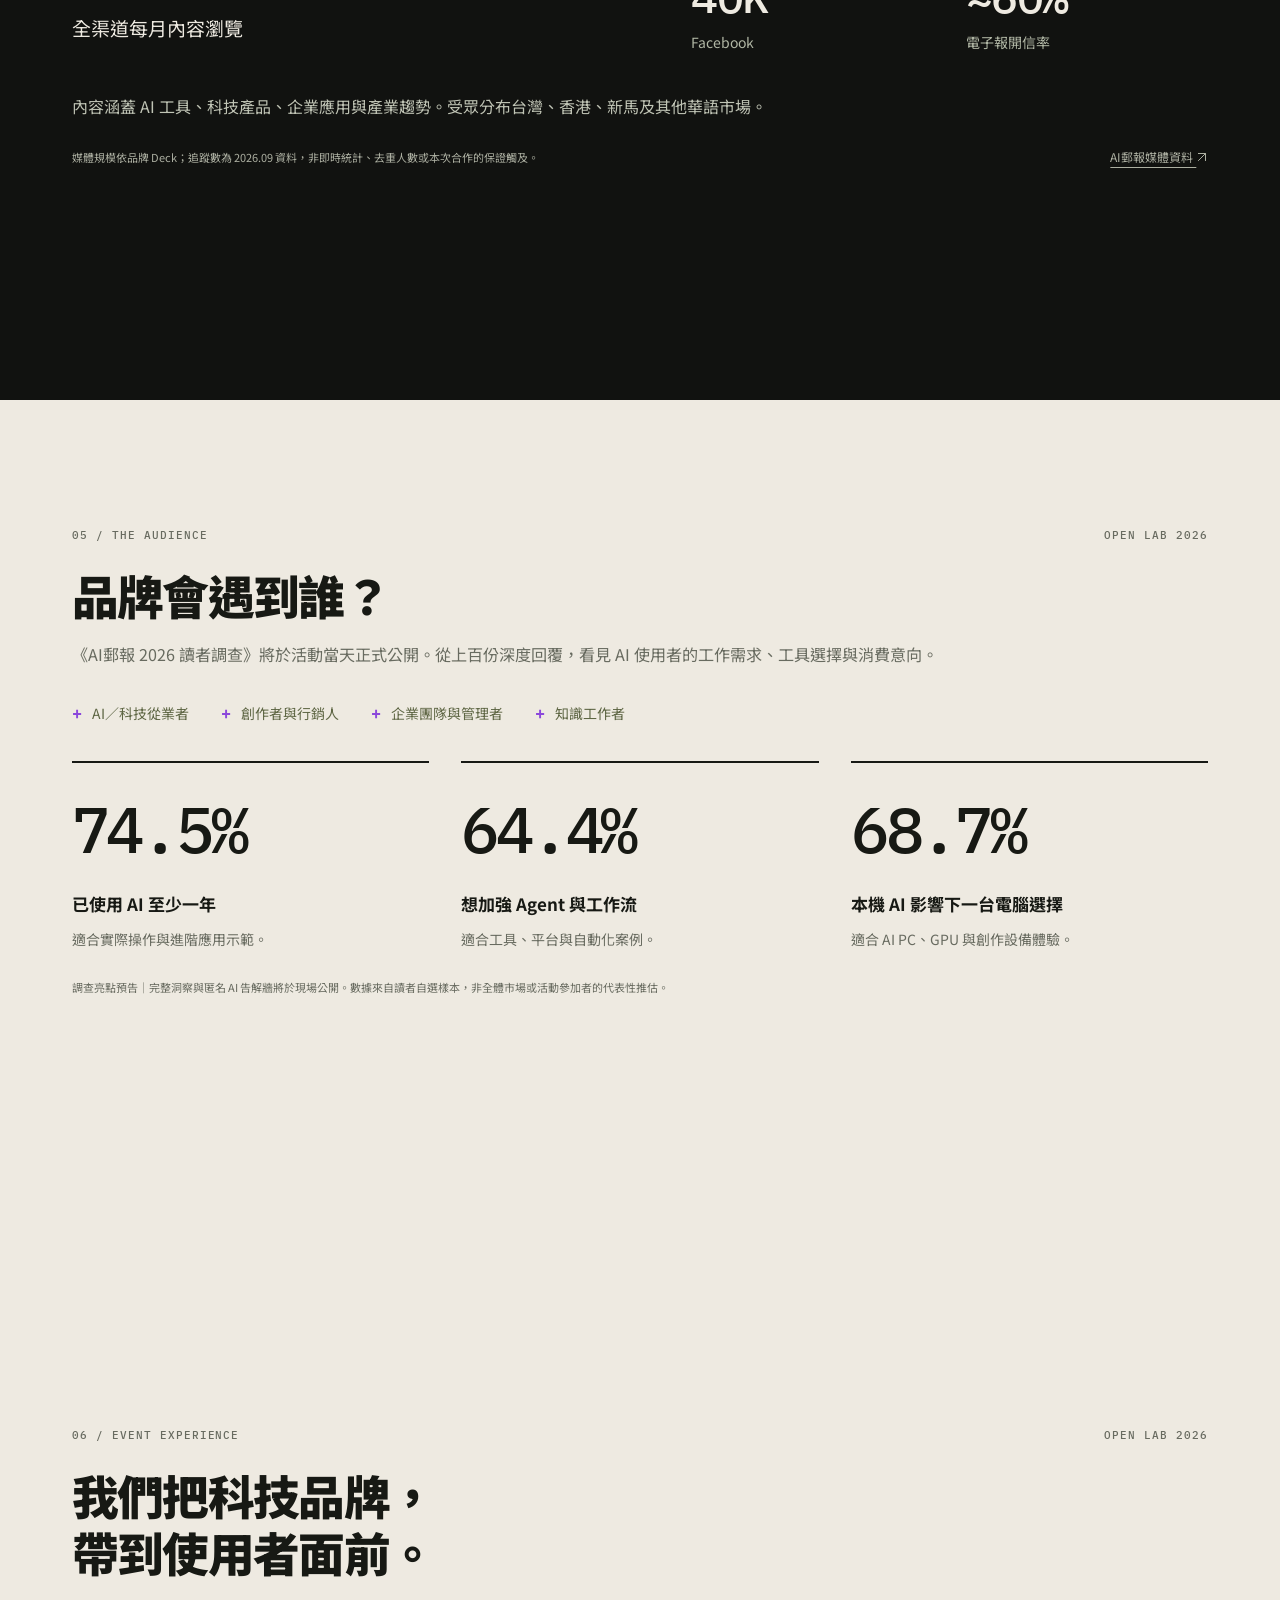
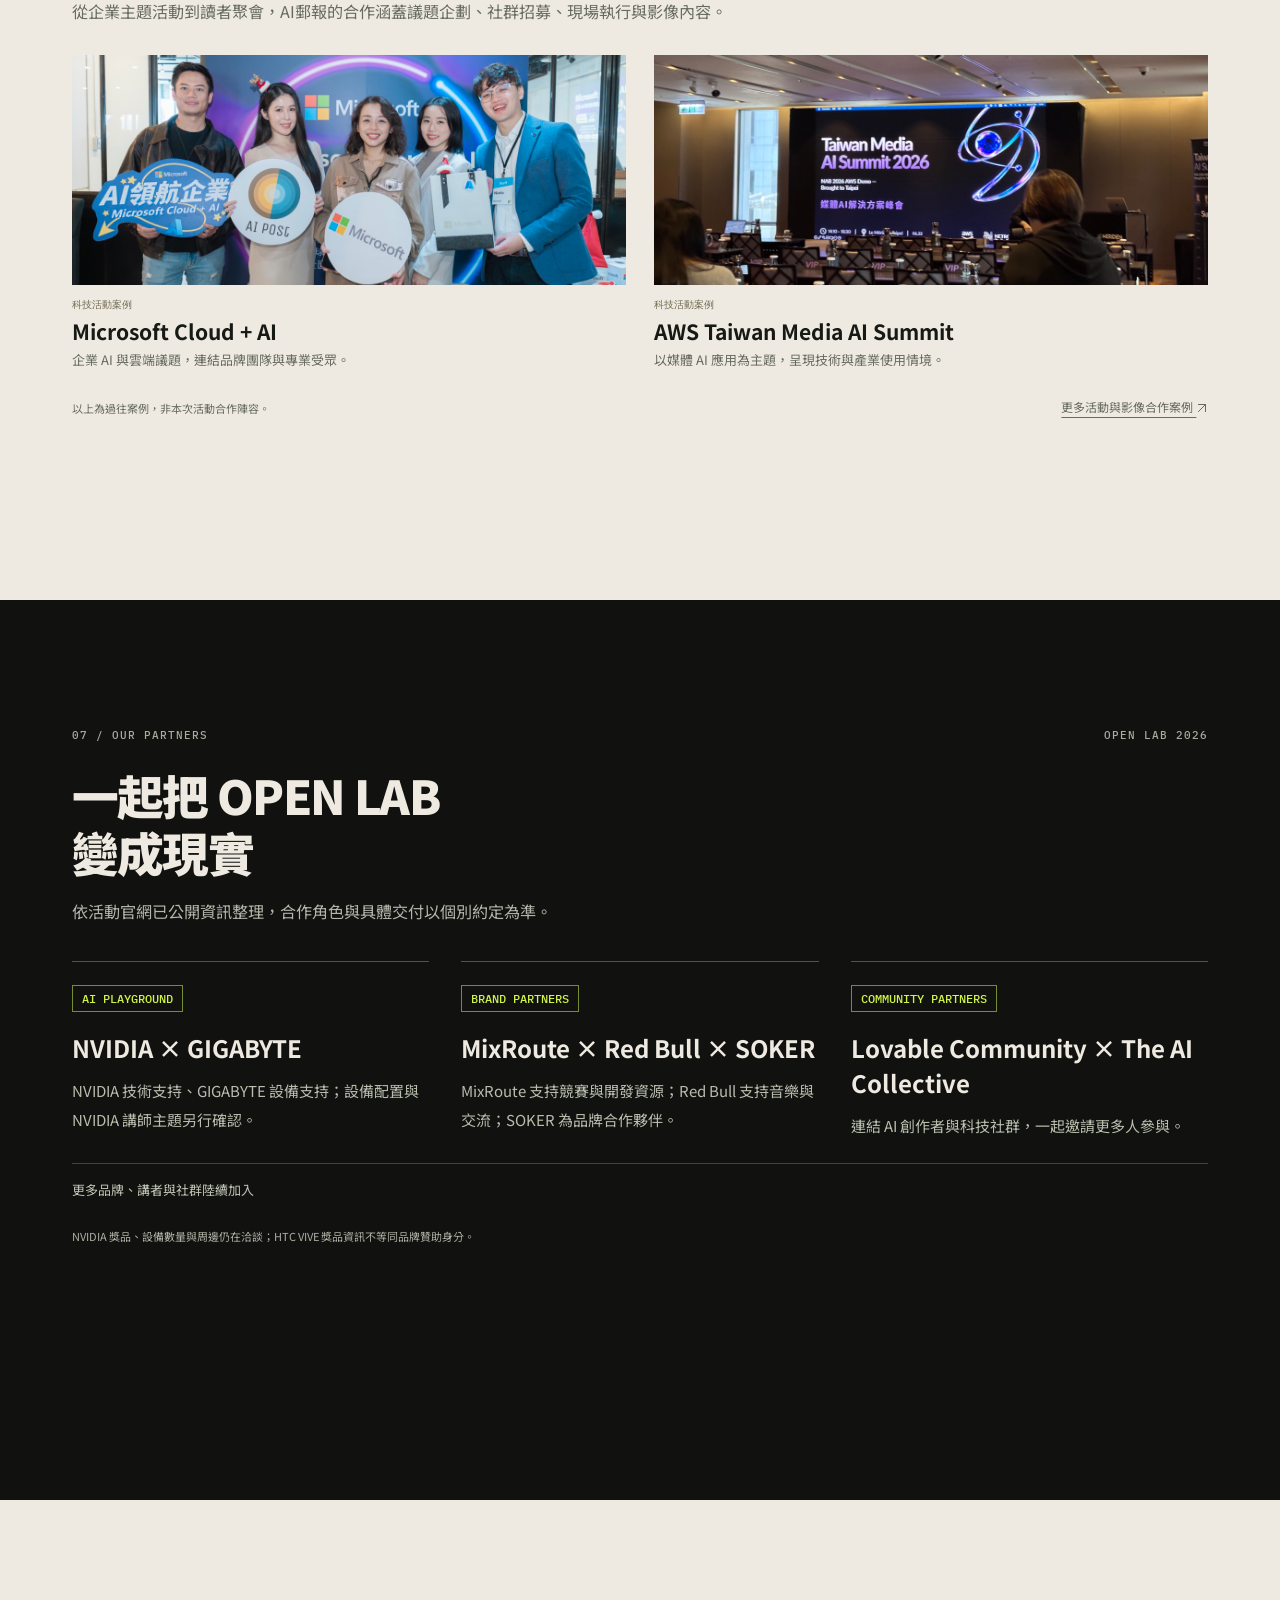
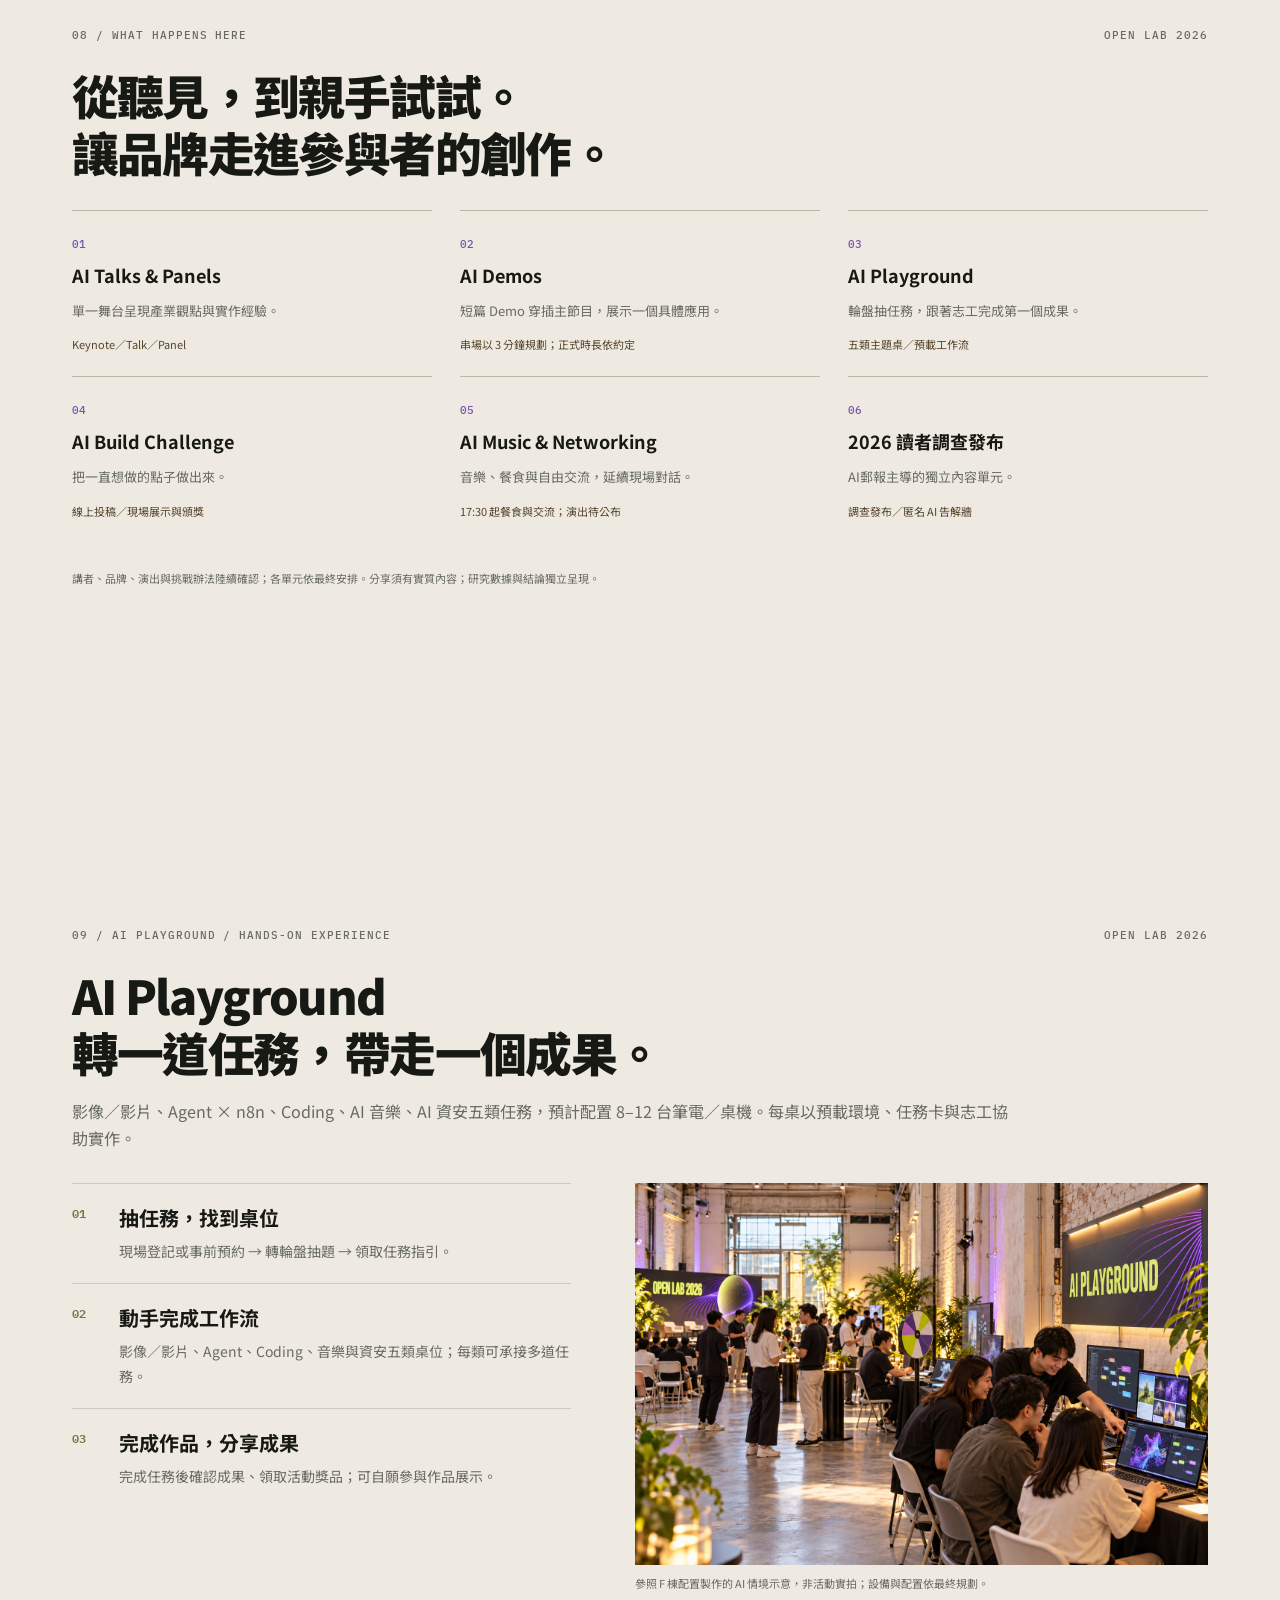
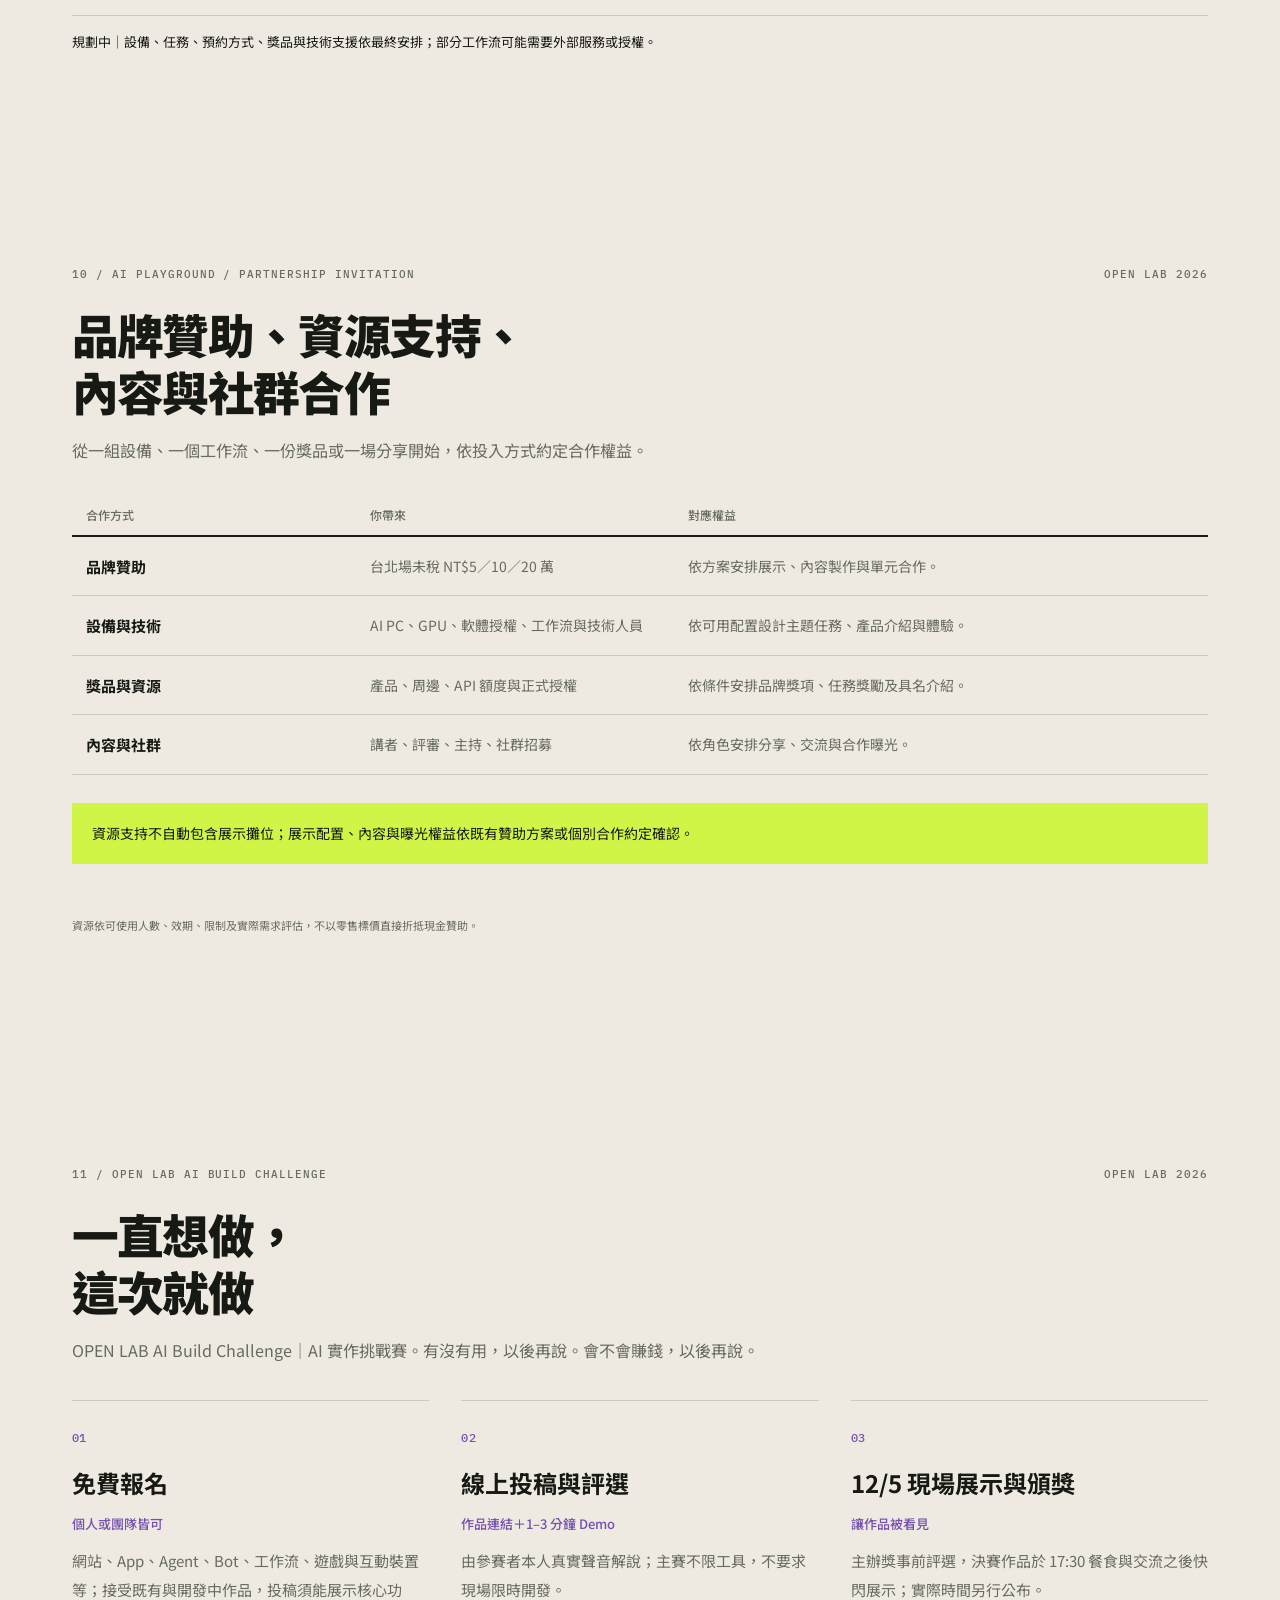
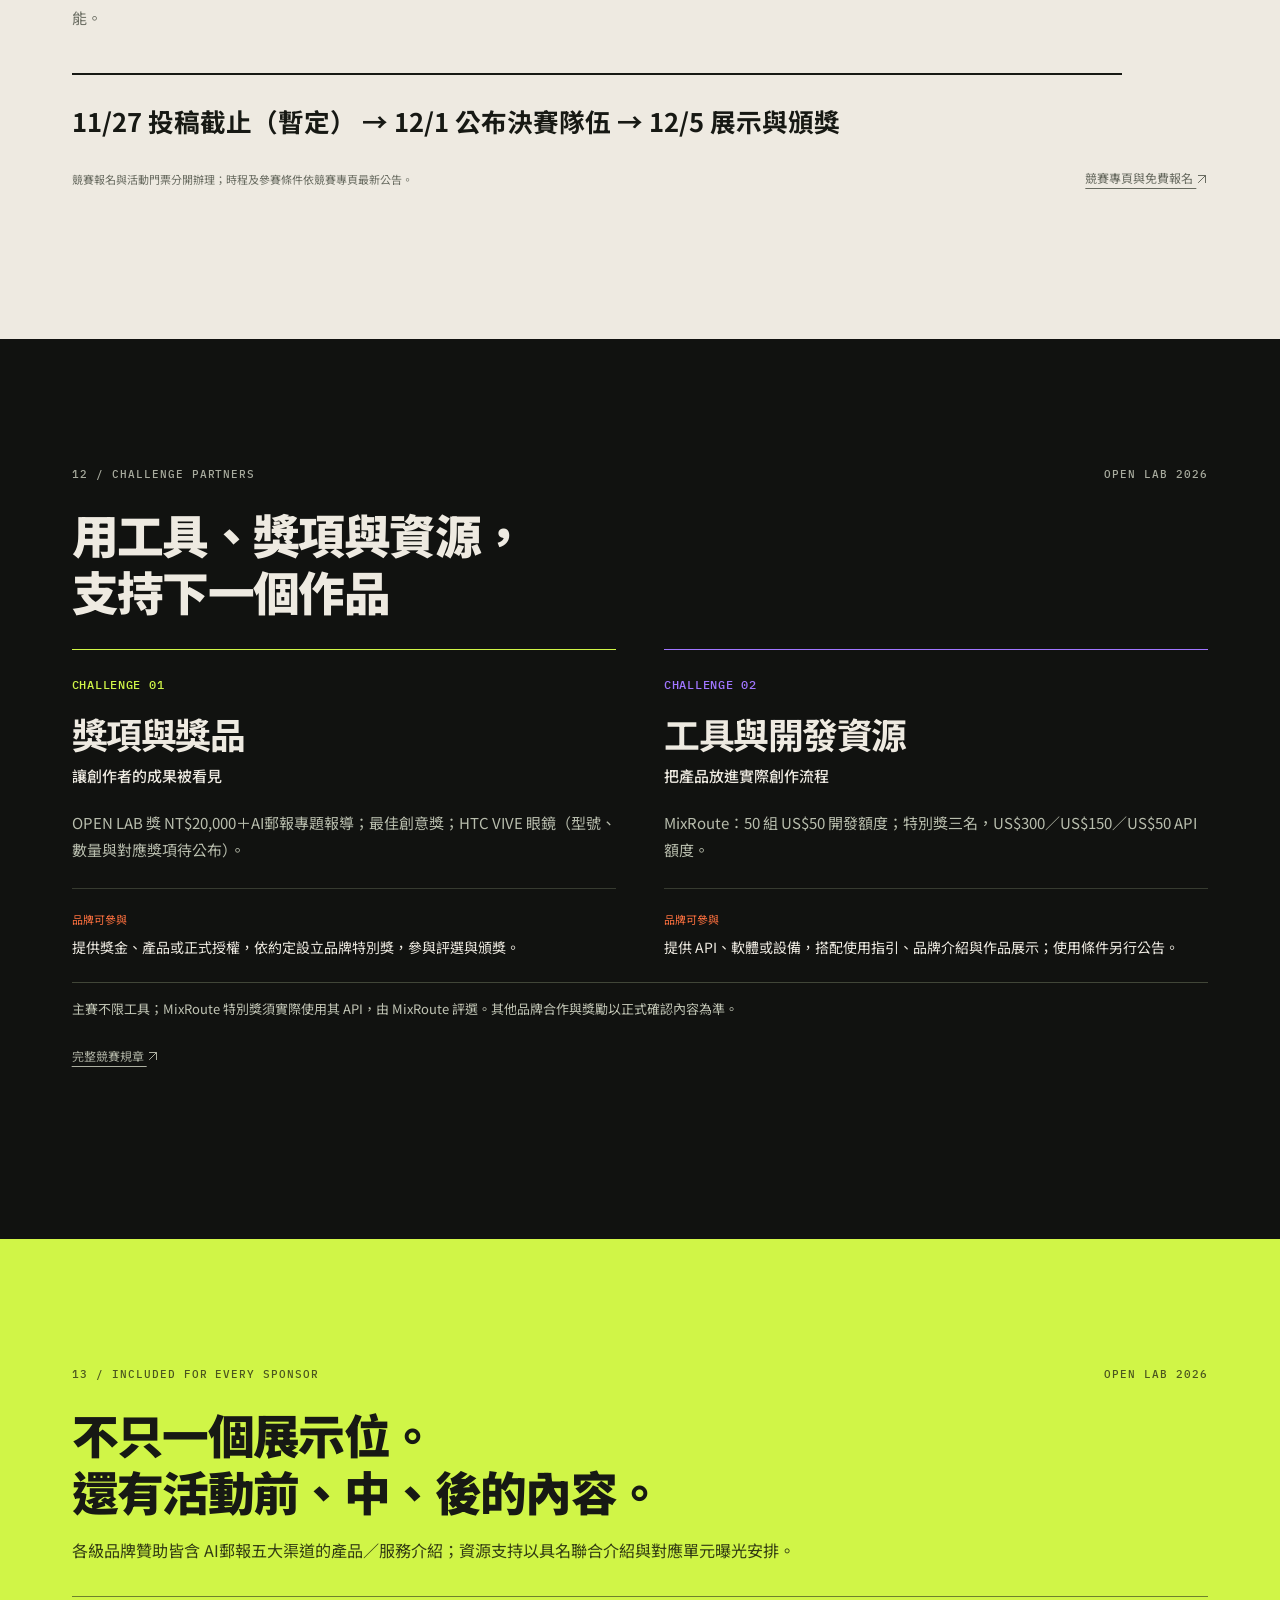
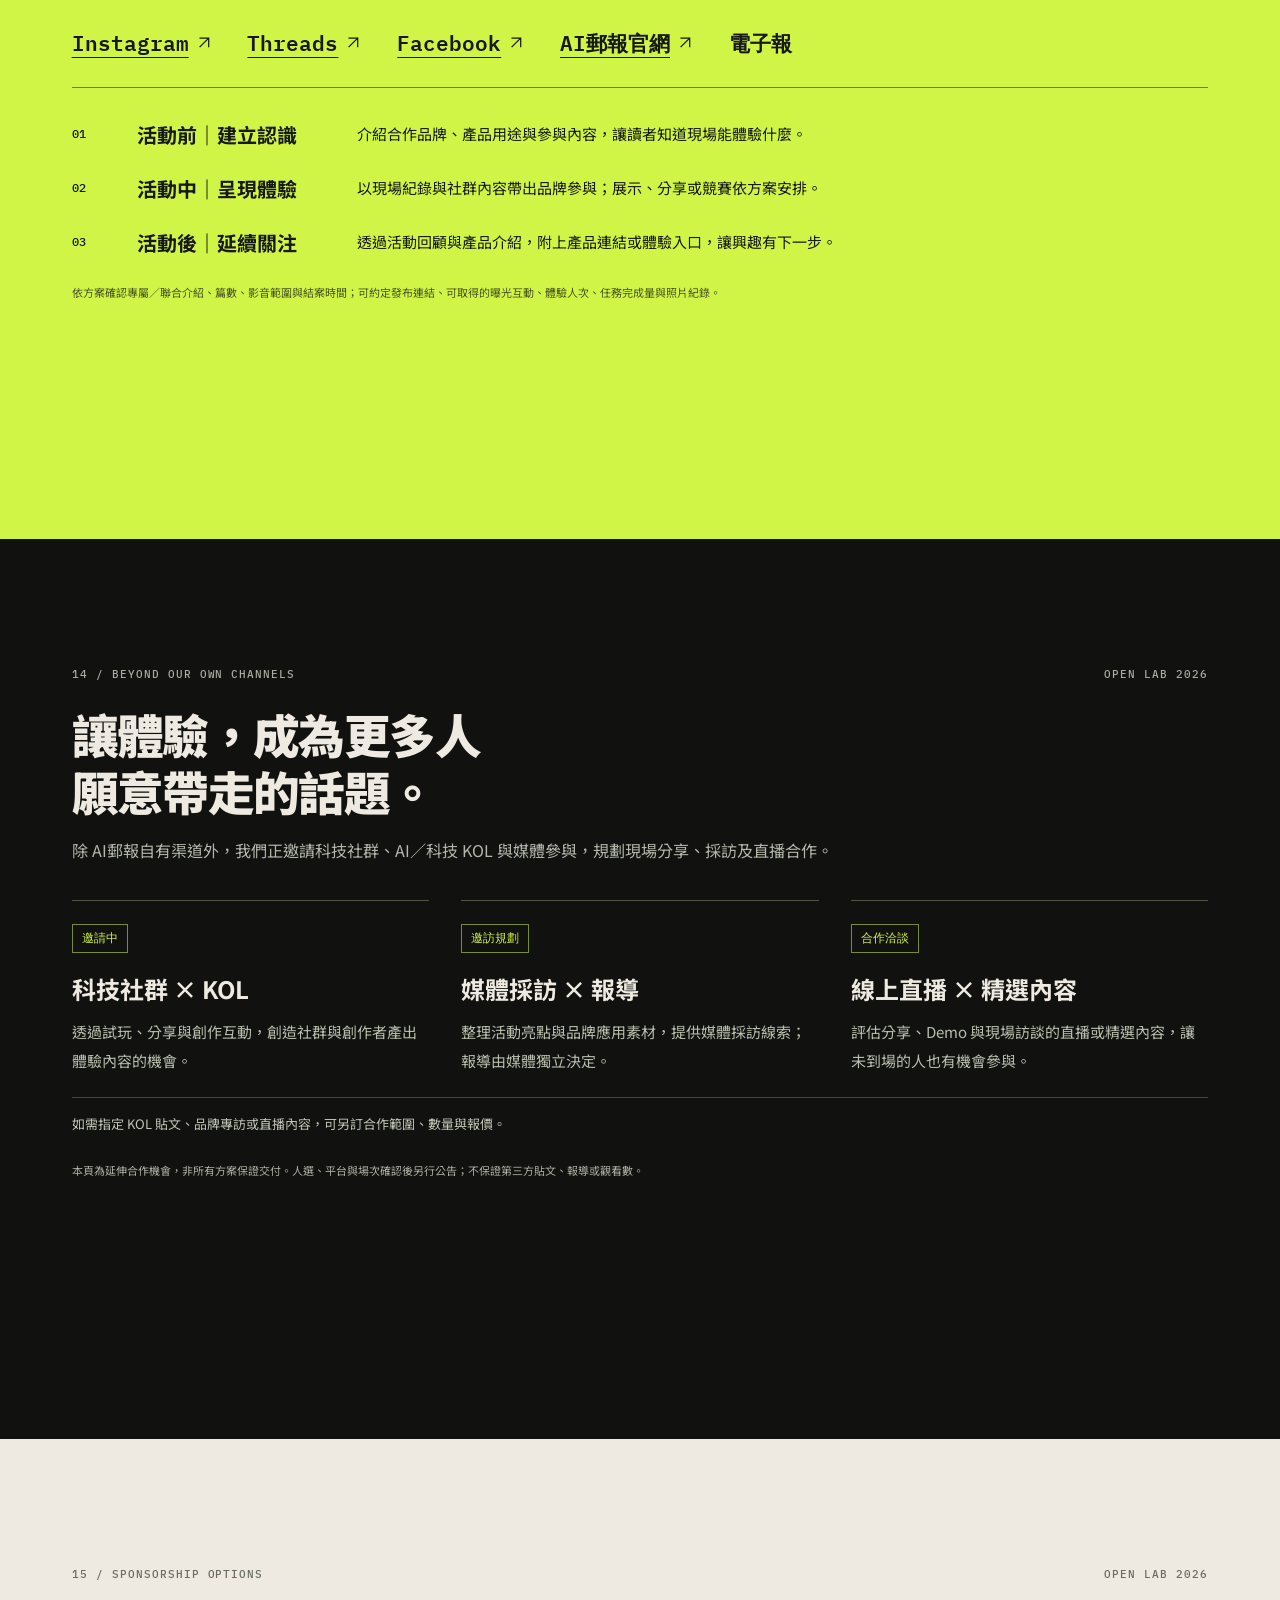
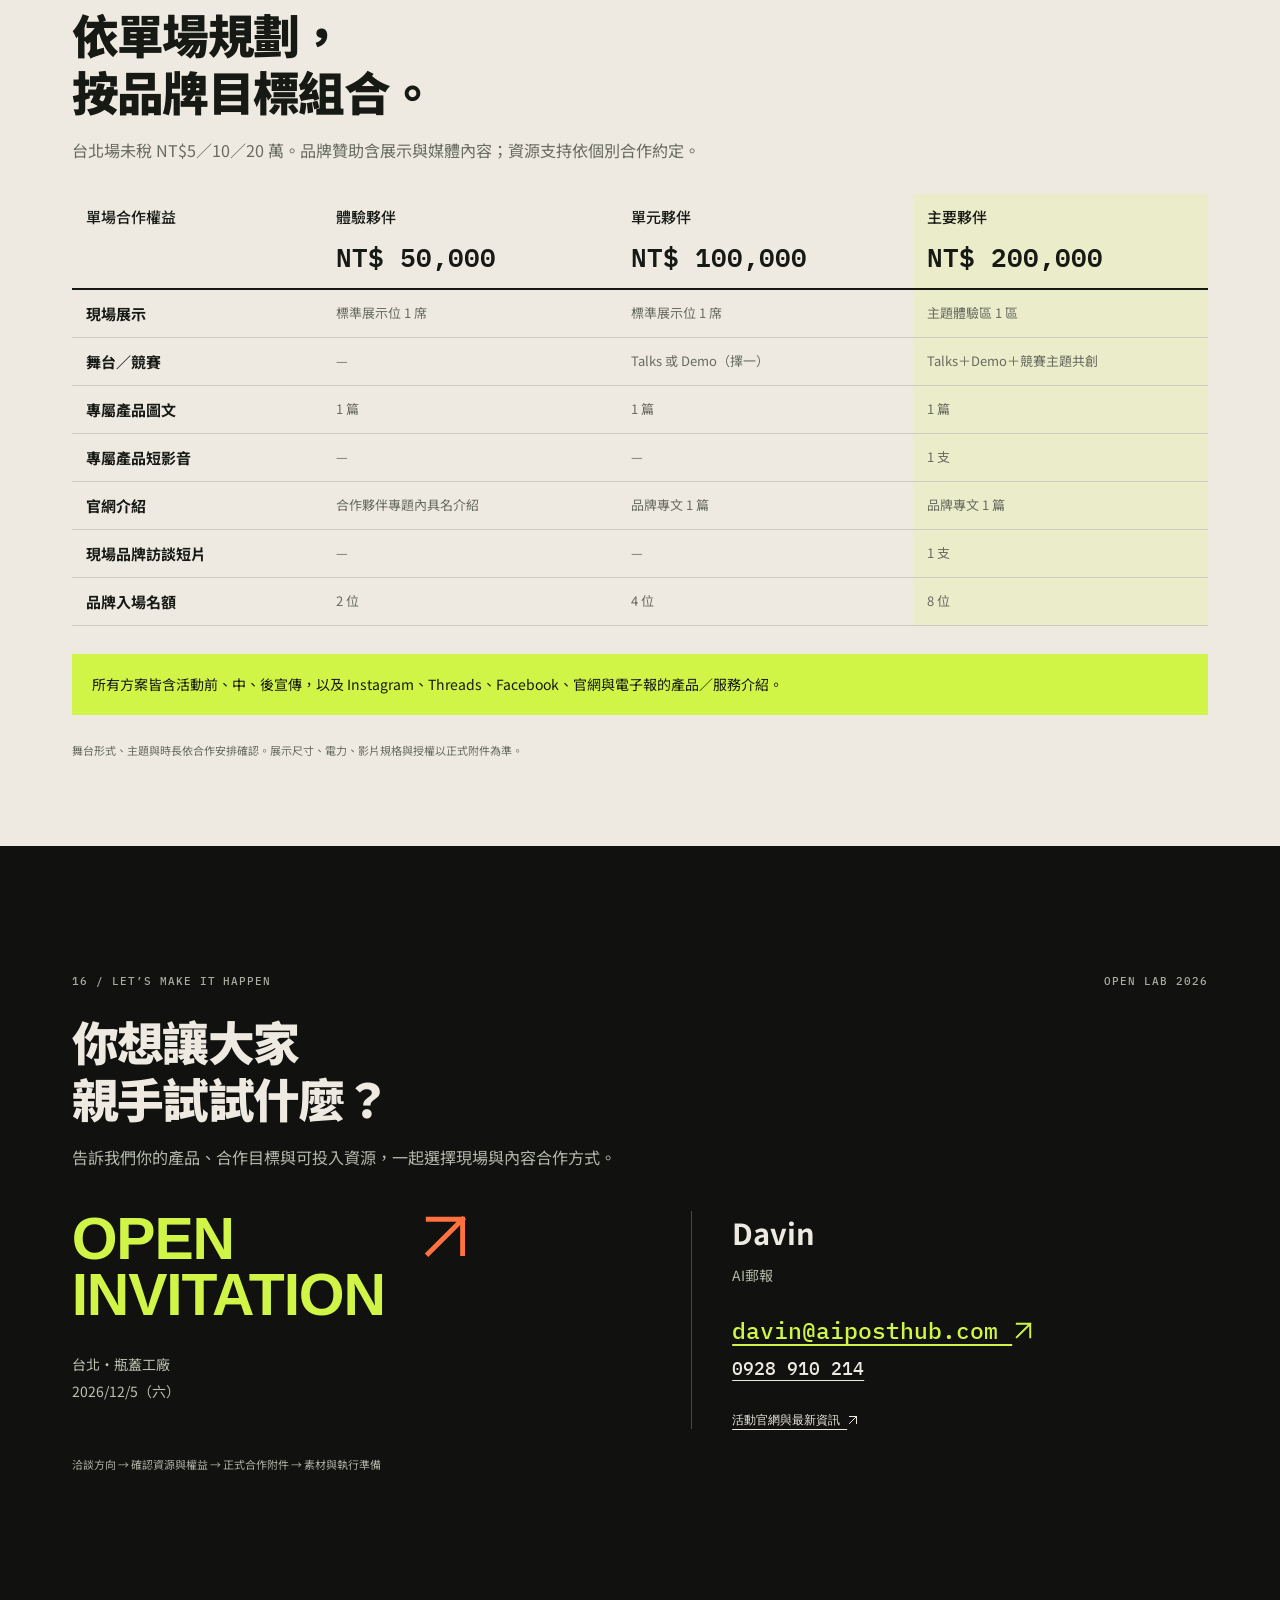
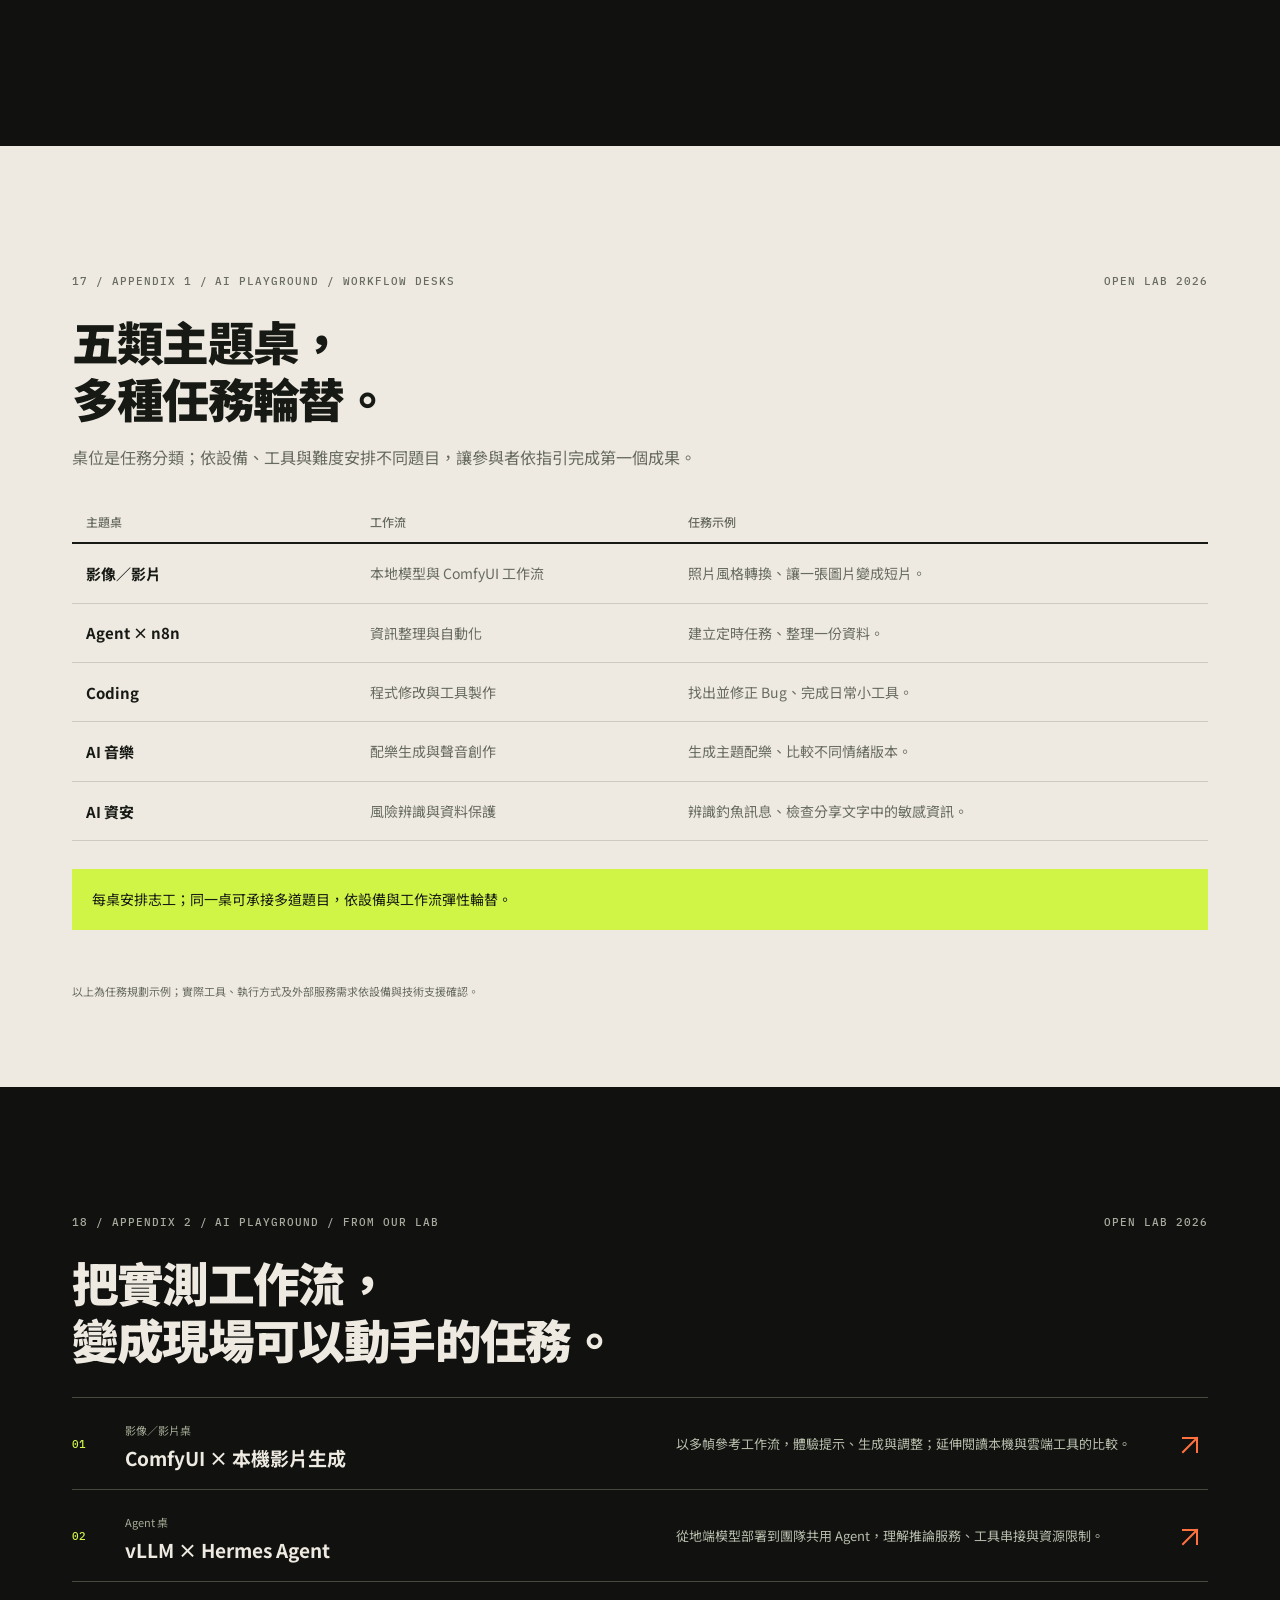
==== commit 30346cd7: "Revise 100K and 200K sponsorship deliverables" ====
--- a/index.html
+++ b/index.html
@@ -8,7 +8,7 @@
   <link rel="preconnect" href="https://fonts.googleapis.com">
   <link rel="preconnect" href="https://fonts.gstatic.com" crossorigin>
   <link href="https://fonts.googleapis.com/css2?family=IBM+Plex+Mono:wght@400;600&family=Noto+Sans+TC:wght@400;500;700;900&display=swap" rel="stylesheet">
-  <link rel="stylesheet" href="styles.css">
+  <link rel="stylesheet" href="styles.css?v=20261027b">
 </head>
 <body>
   <header class="topbar">
@@ -31,7 +31,7 @@
     <div id="overviewGrid" class="overview__grid"></div>
   </dialog>
 
-  <script src="content.js"></script>
-  <script src="app.js"></script>
+  <script src="content.js?v=20261027b"></script>
+  <script src="app.js?v=20261027b"></script>
 </body>
 </html>
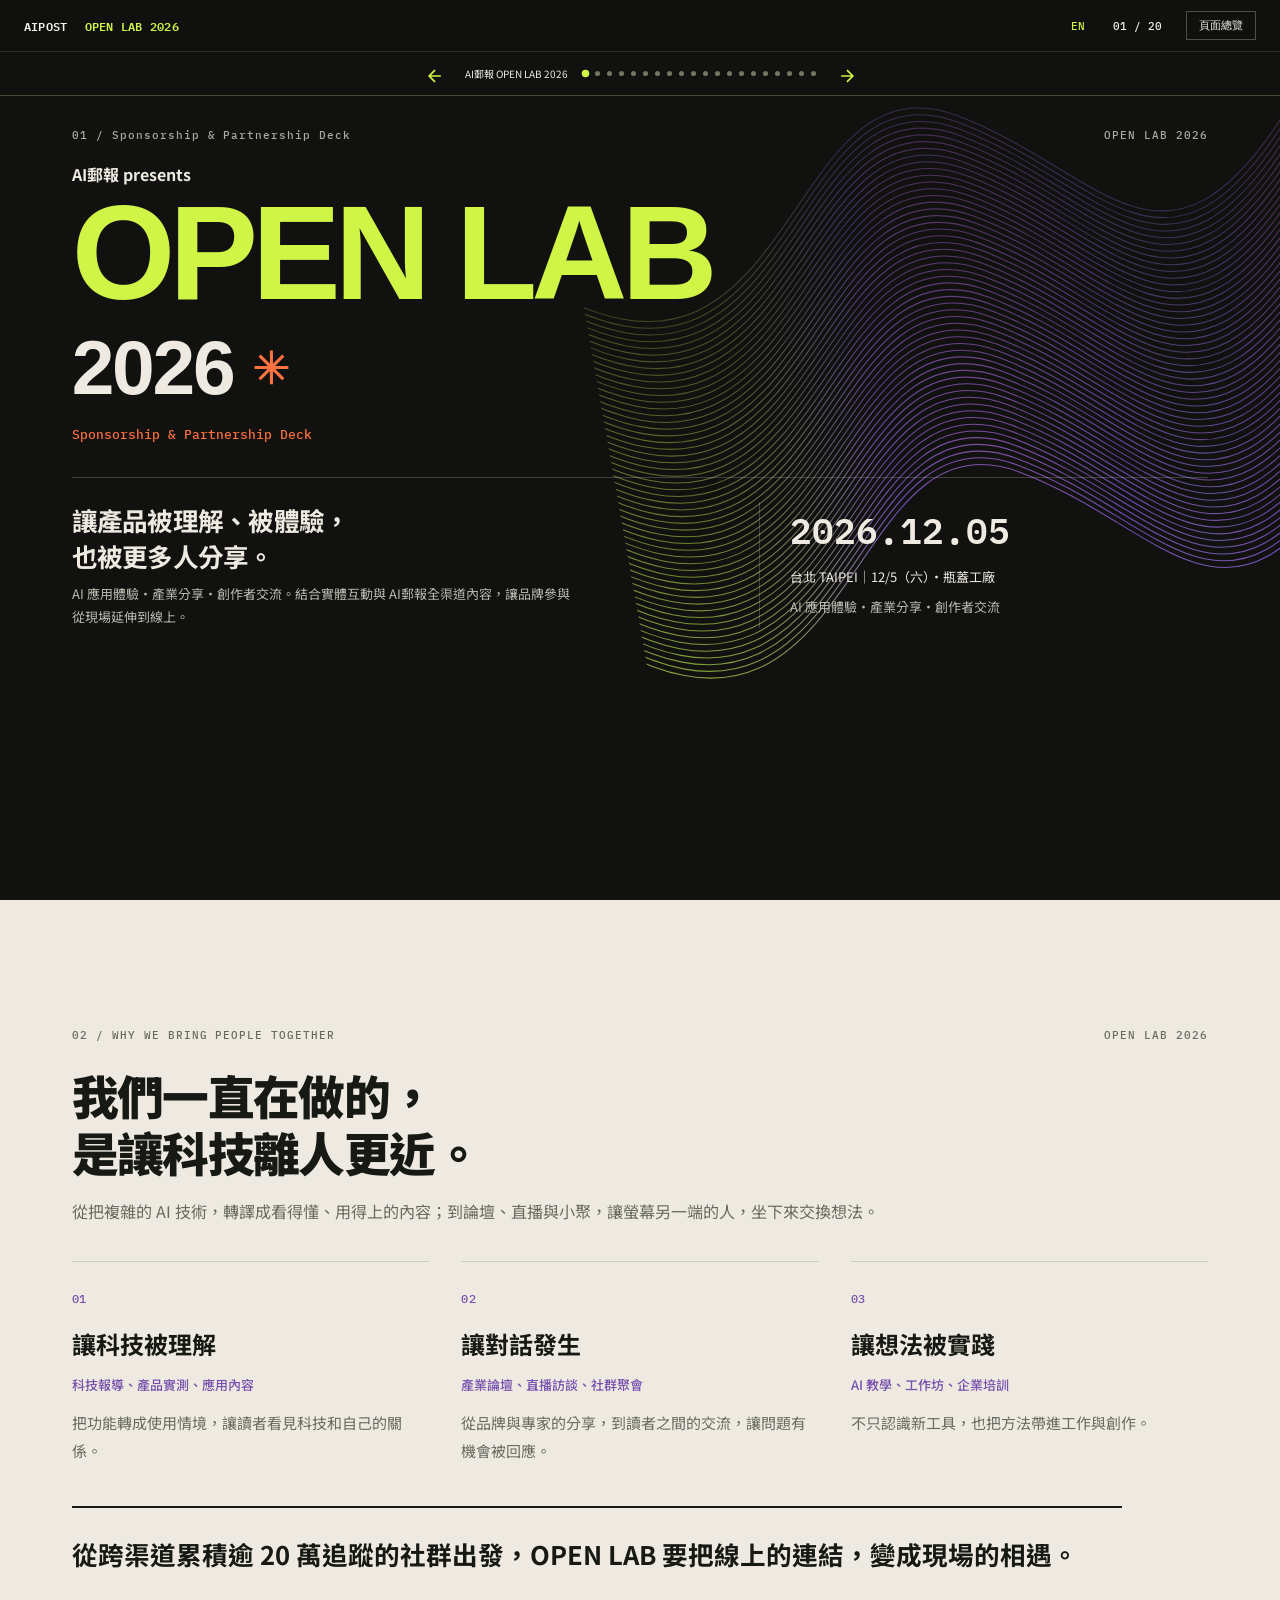
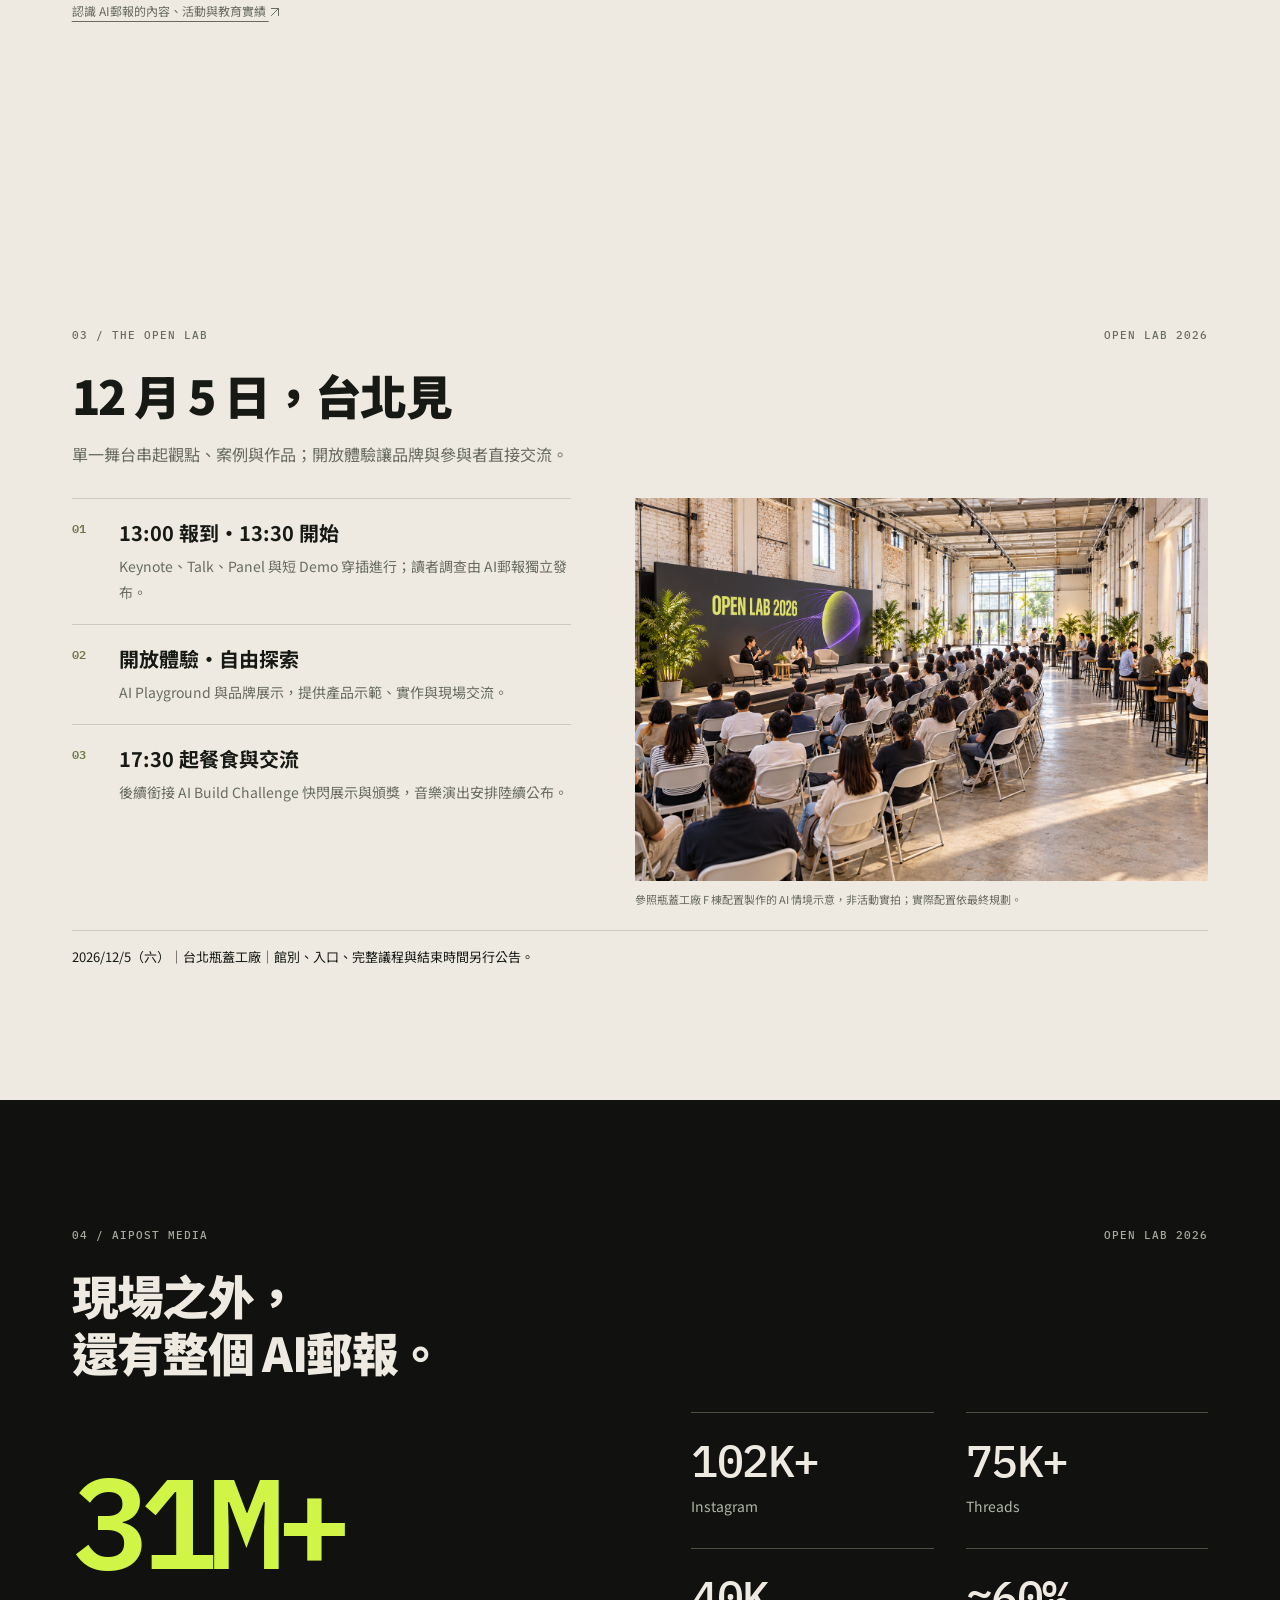
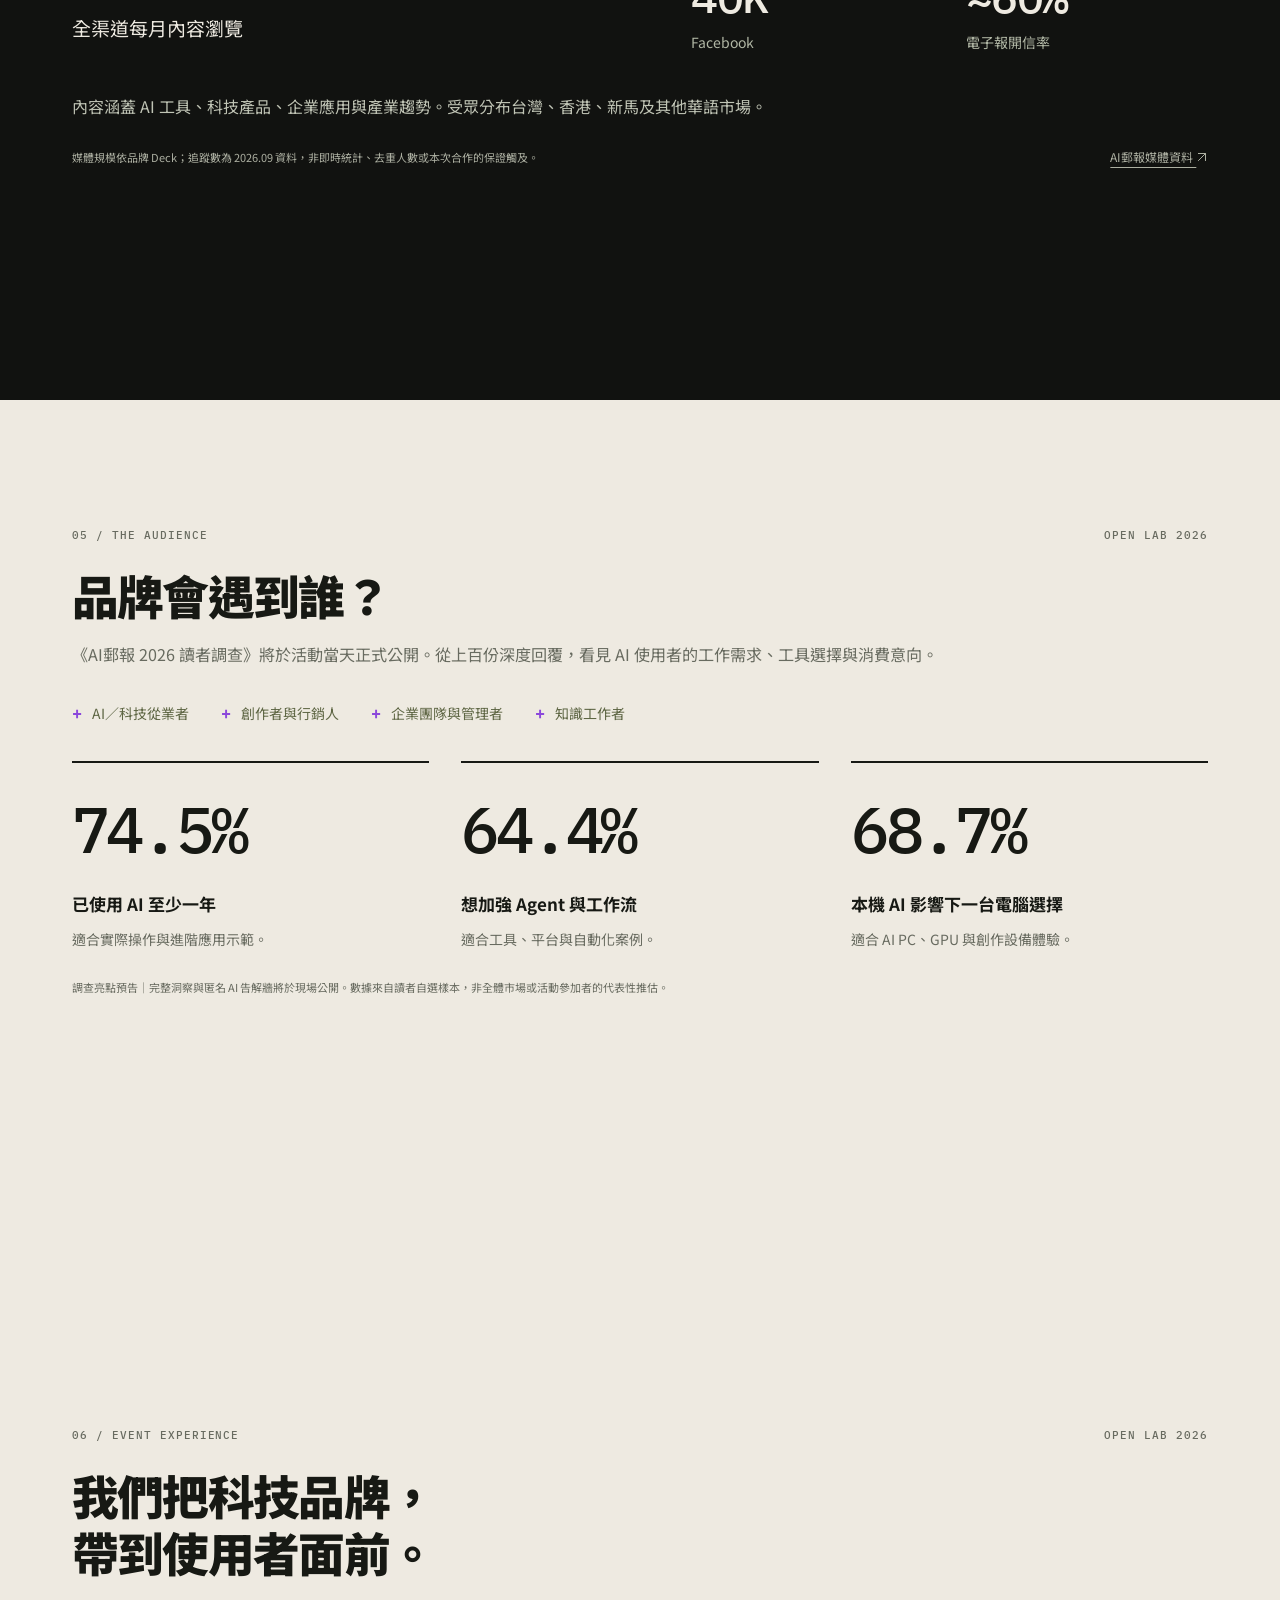
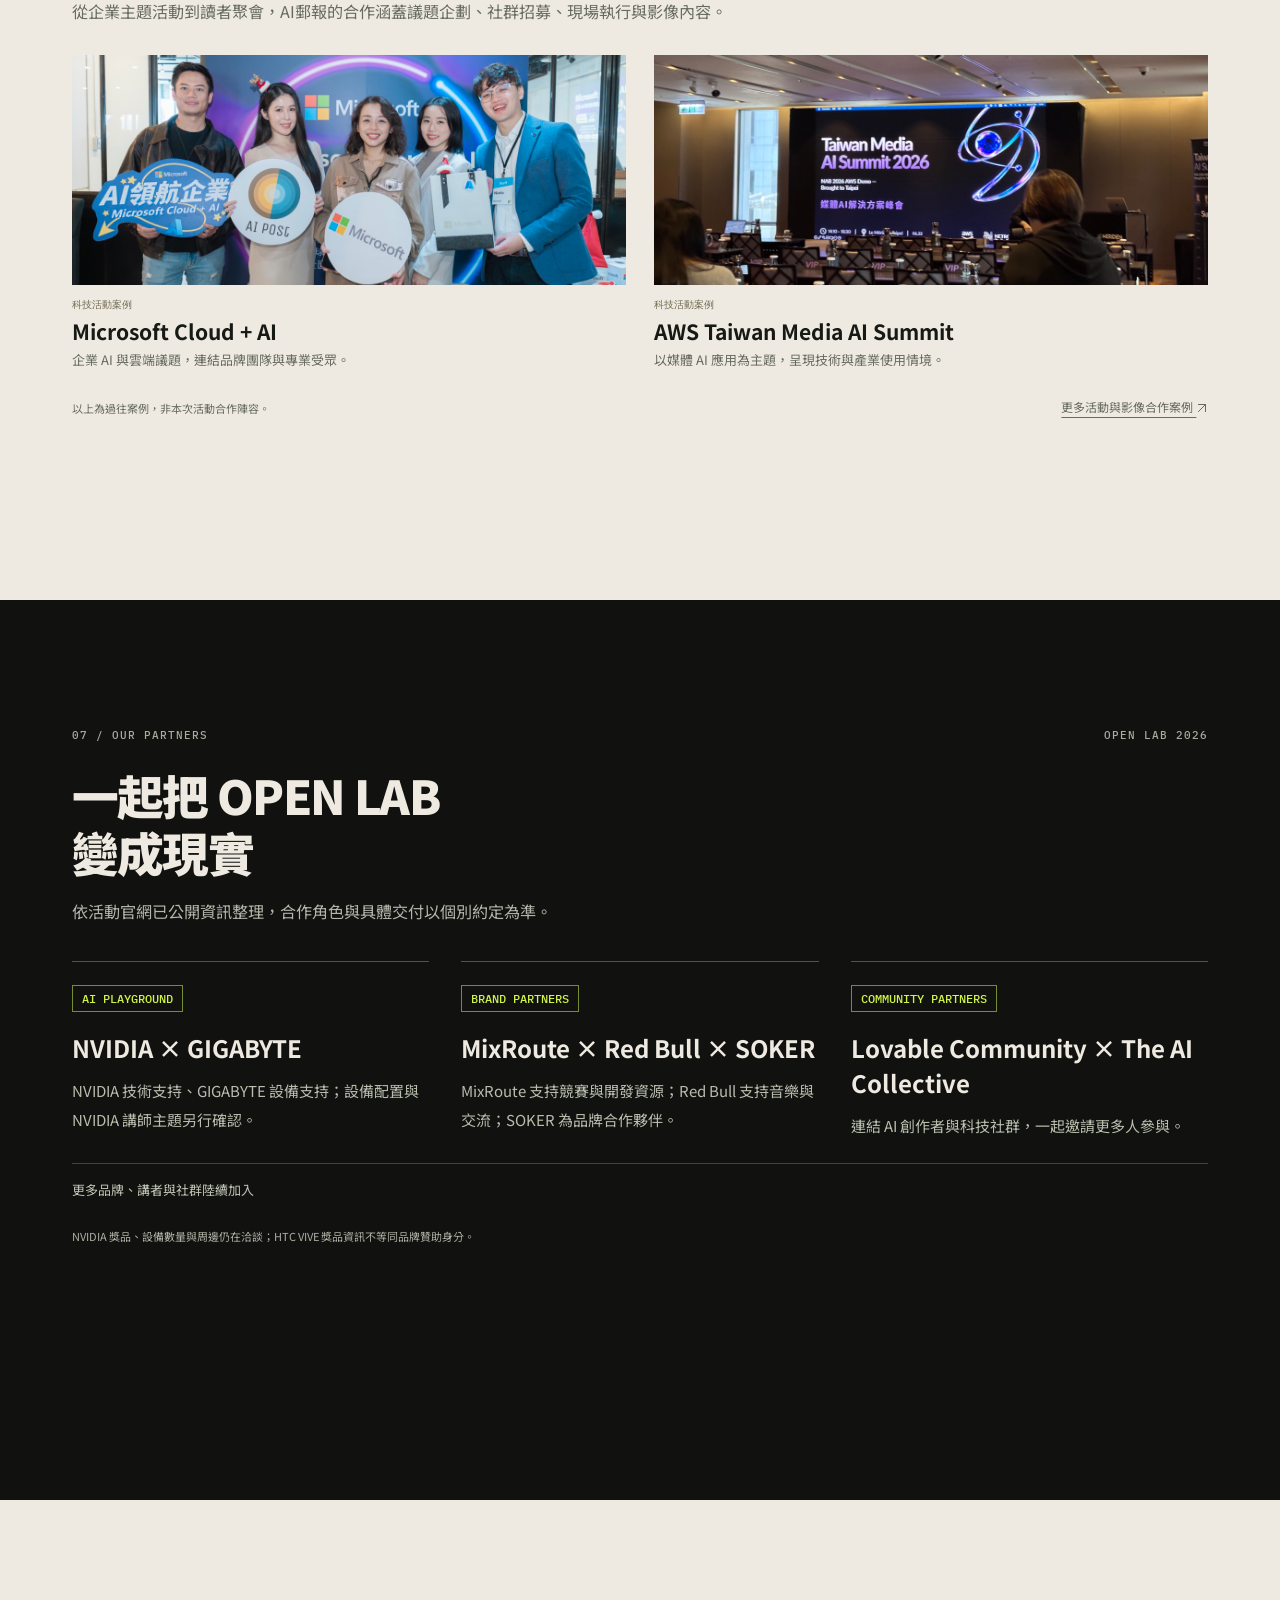
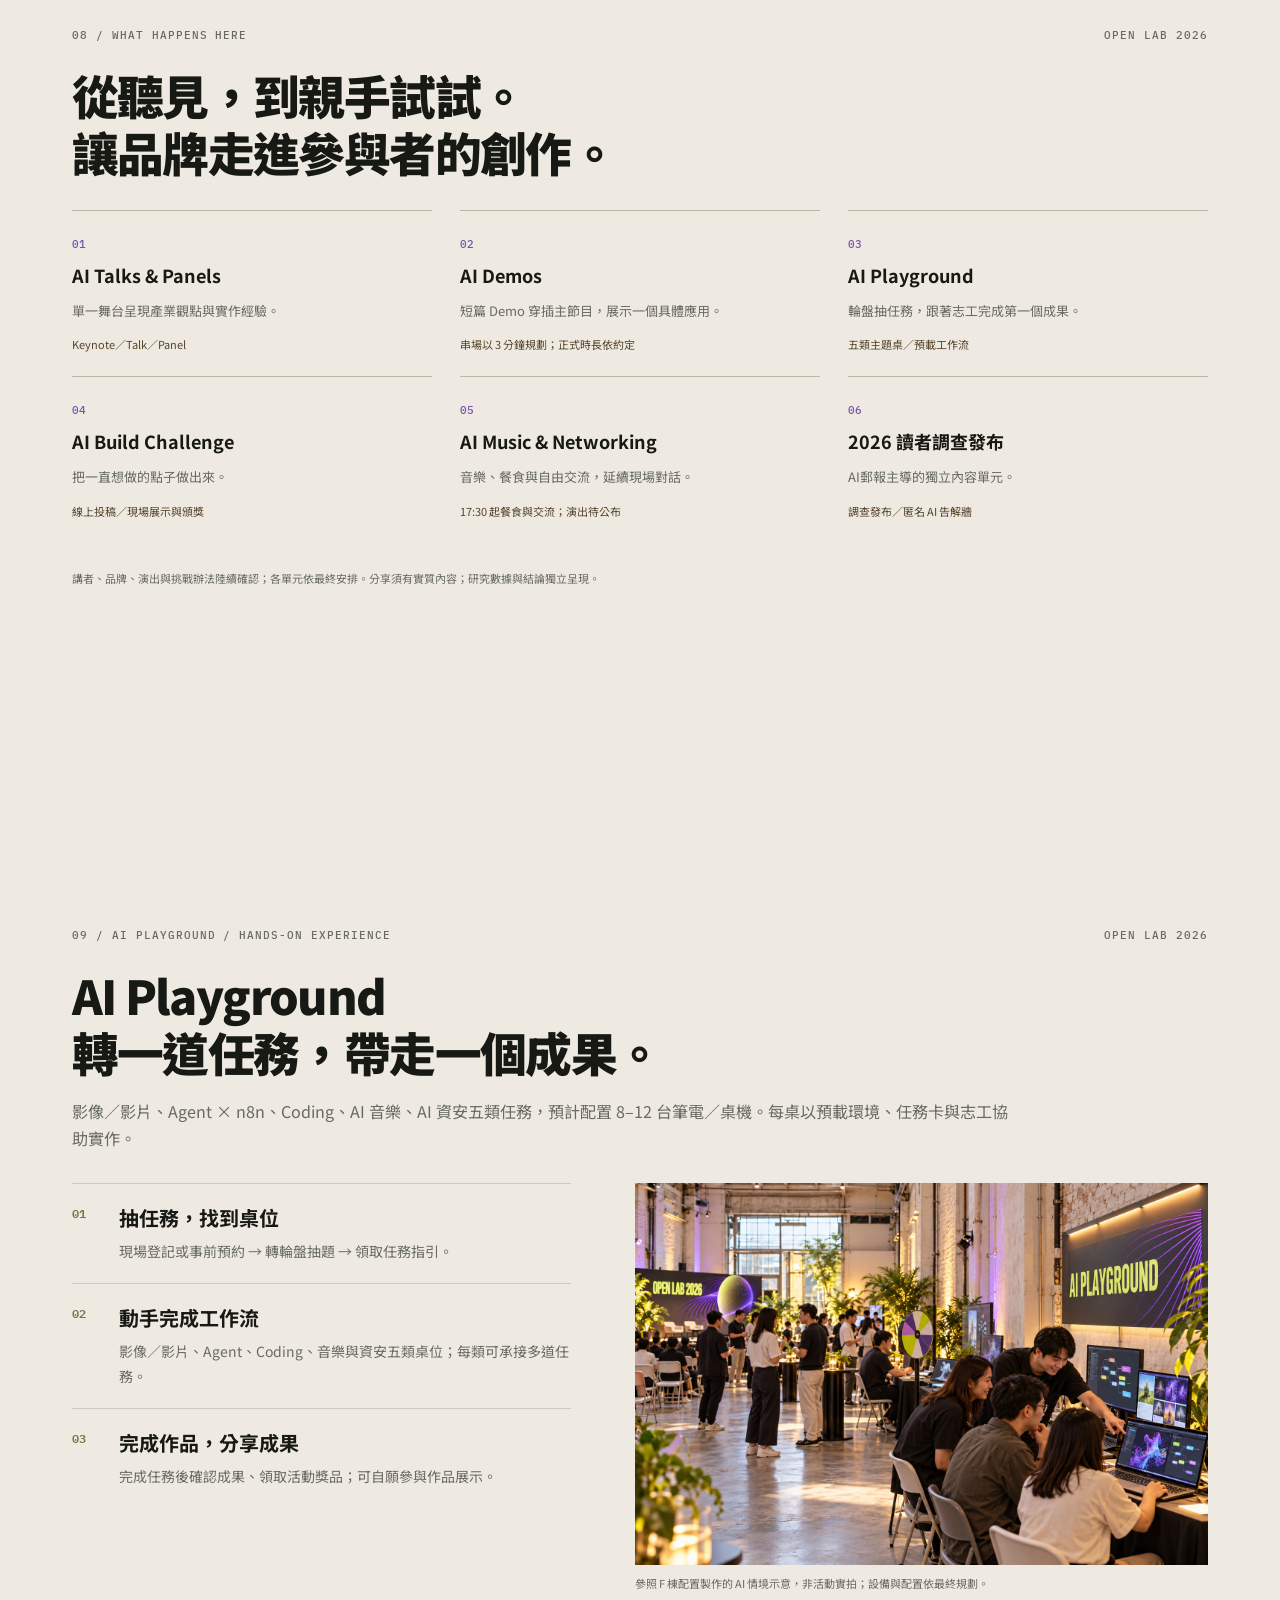
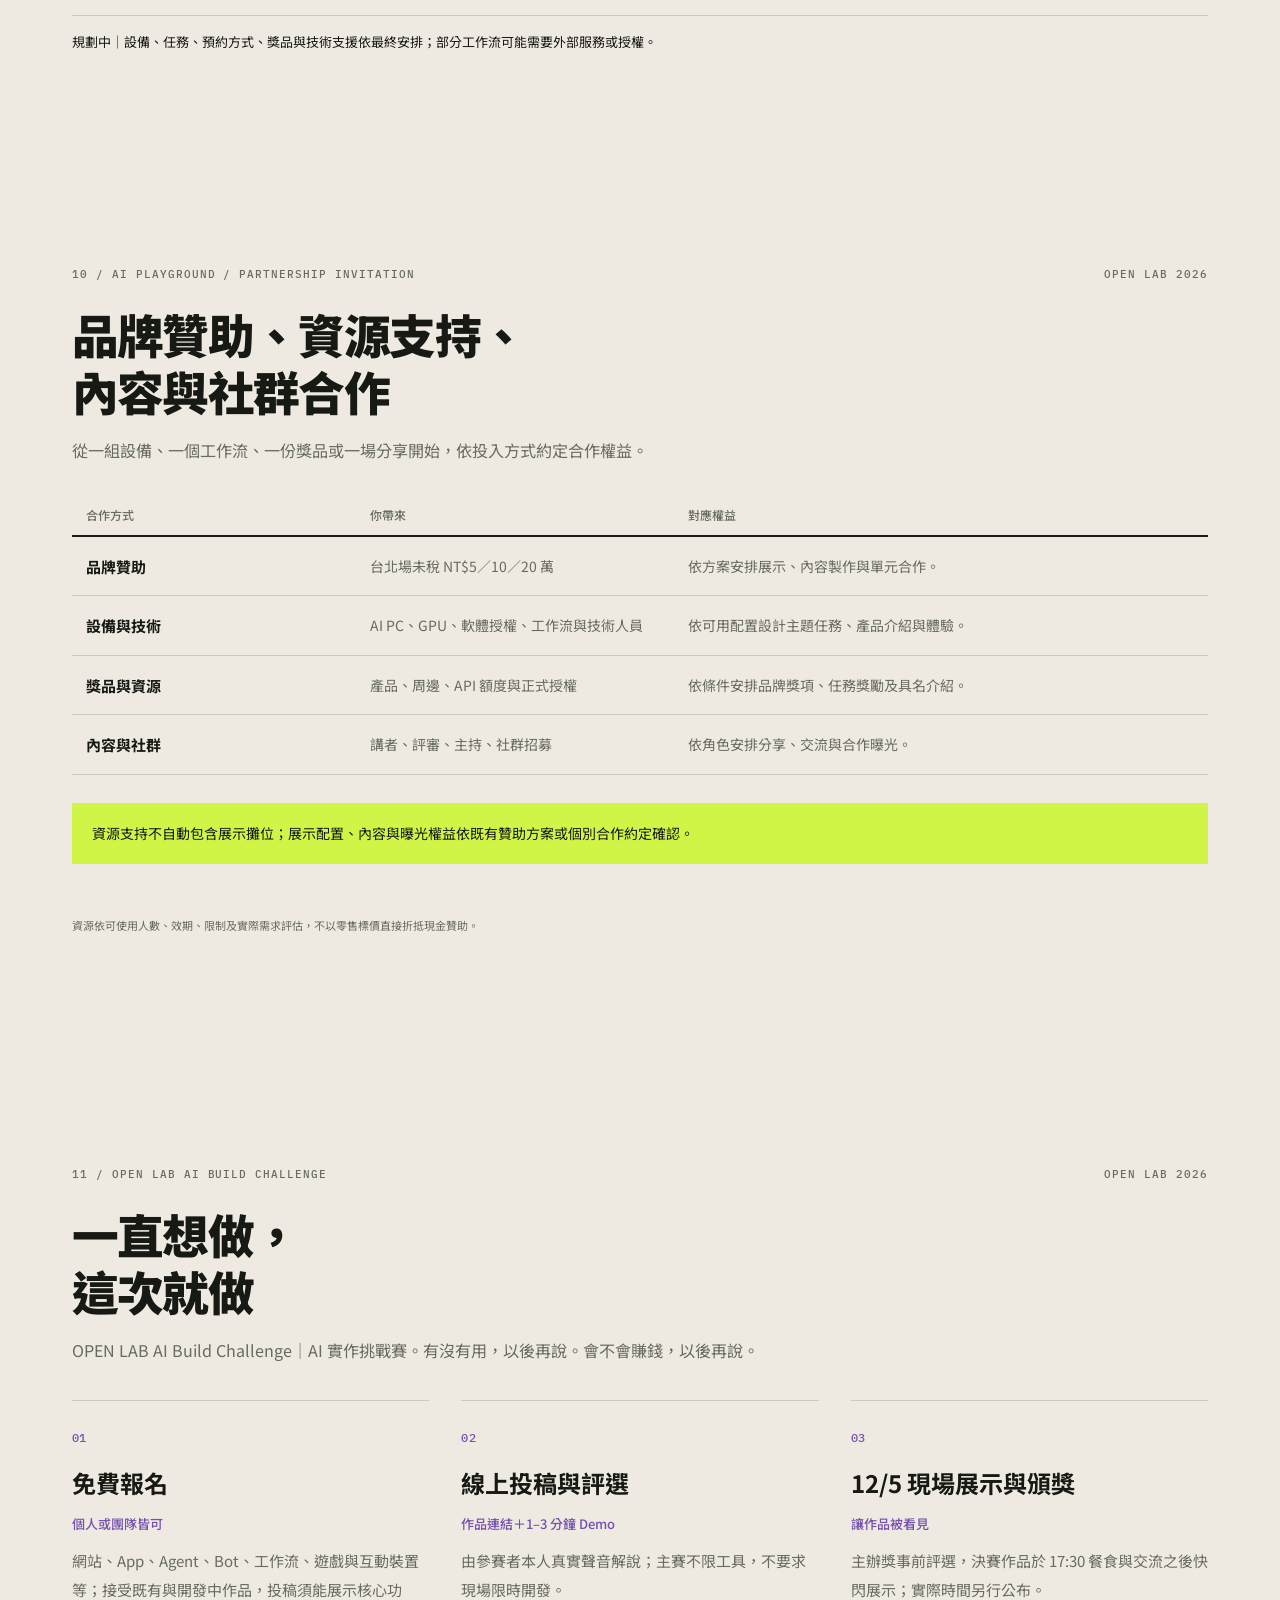
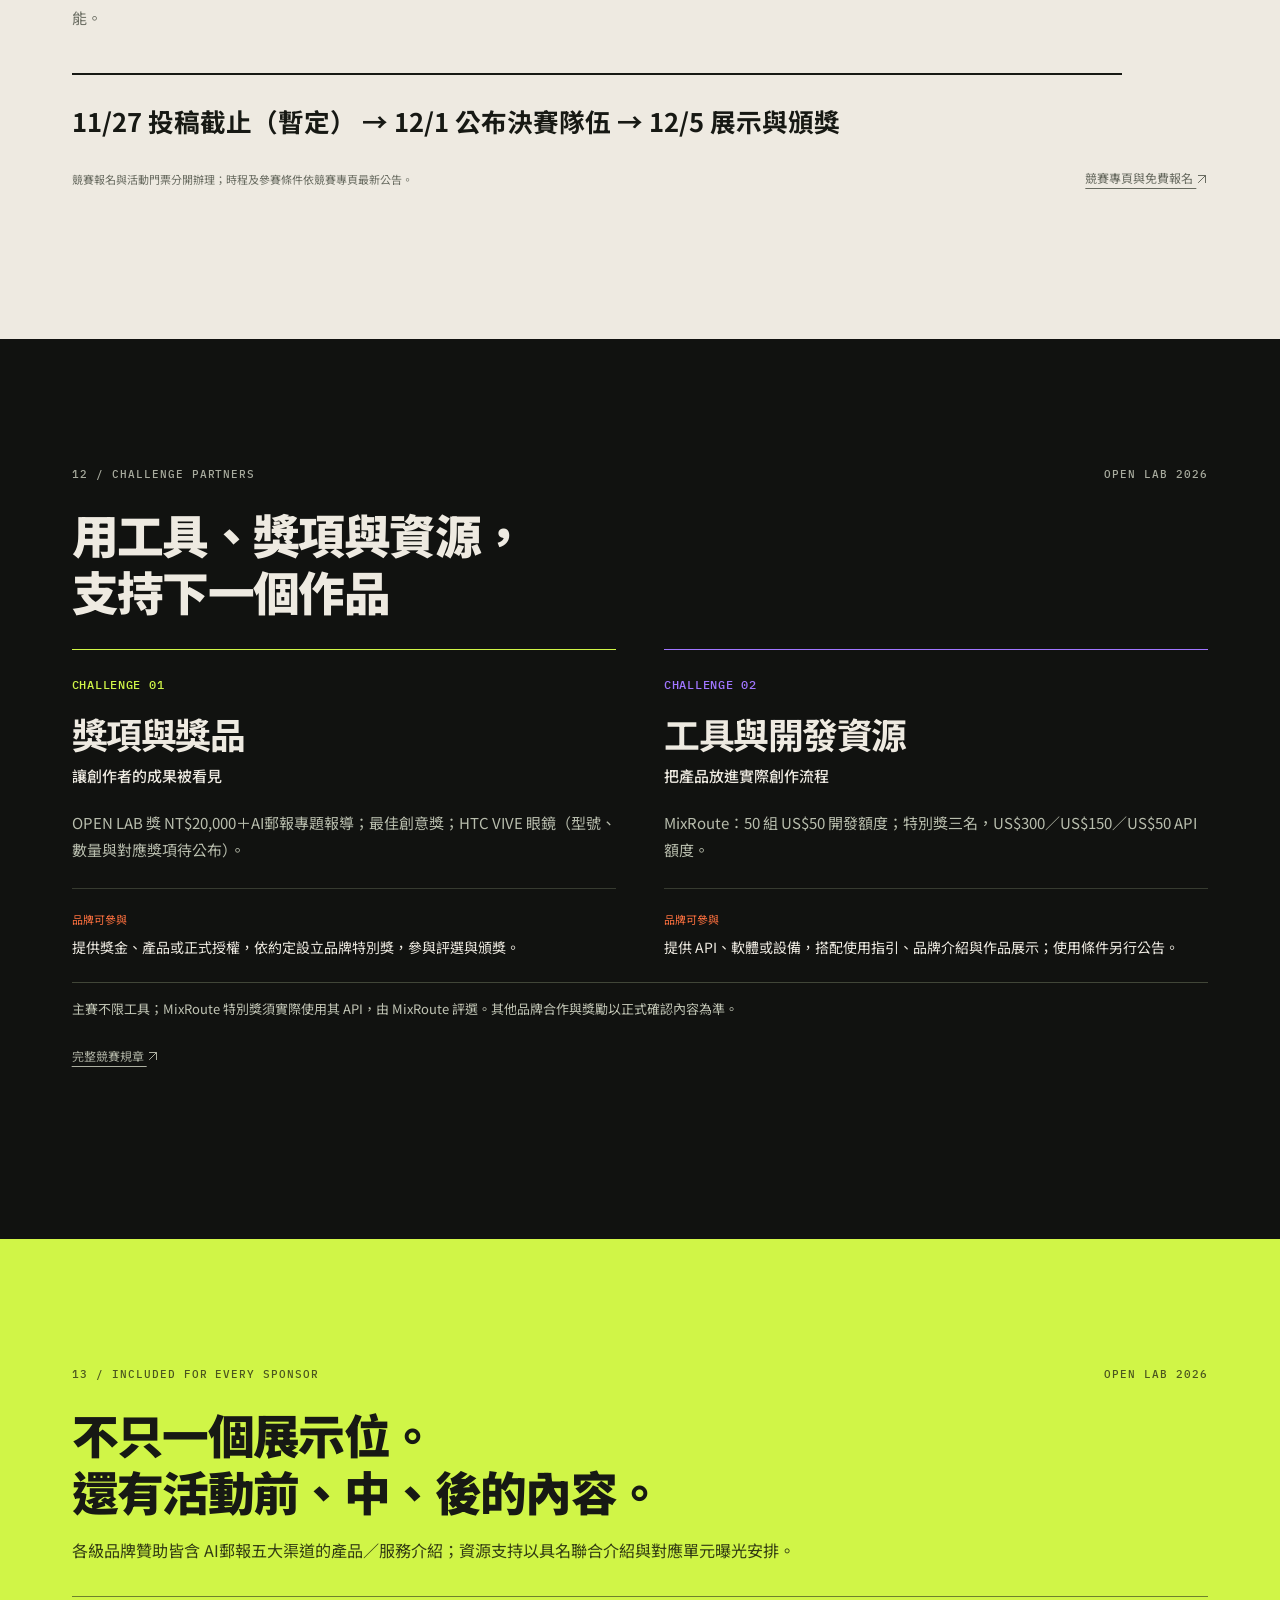
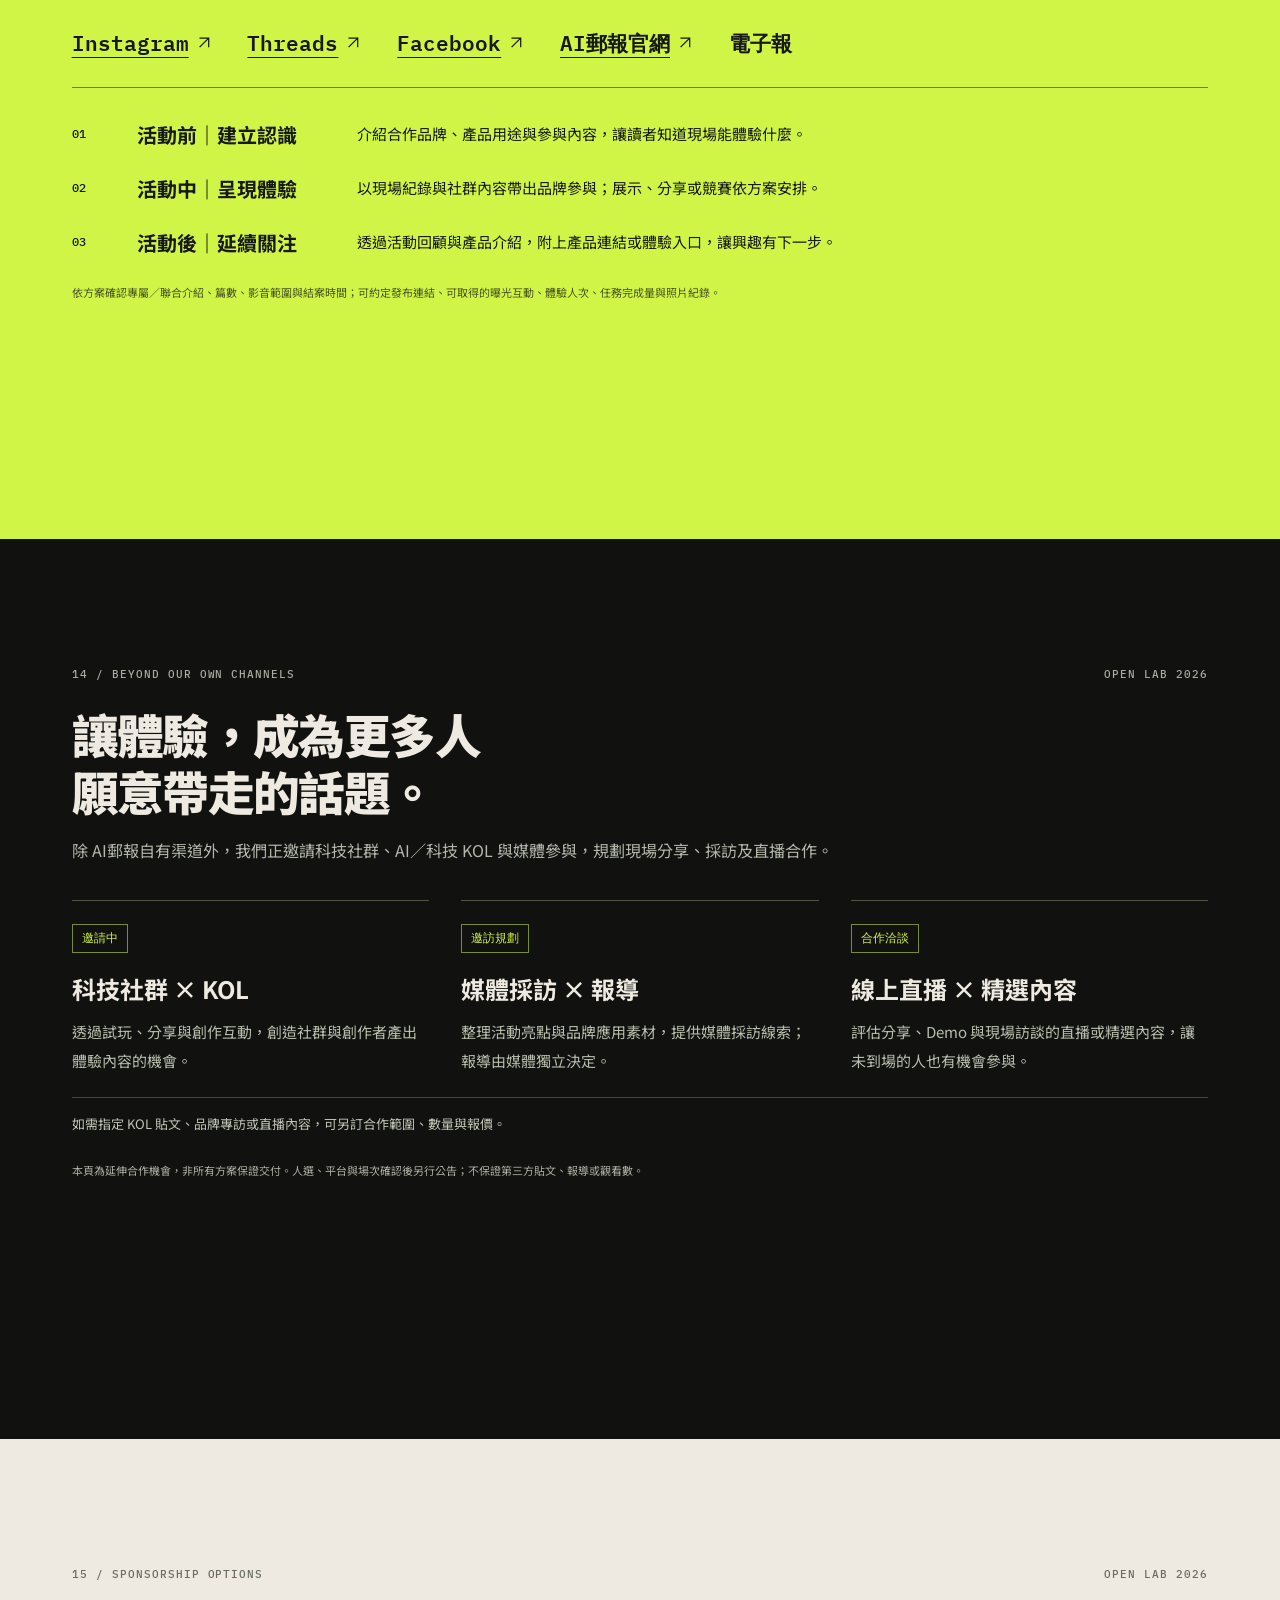
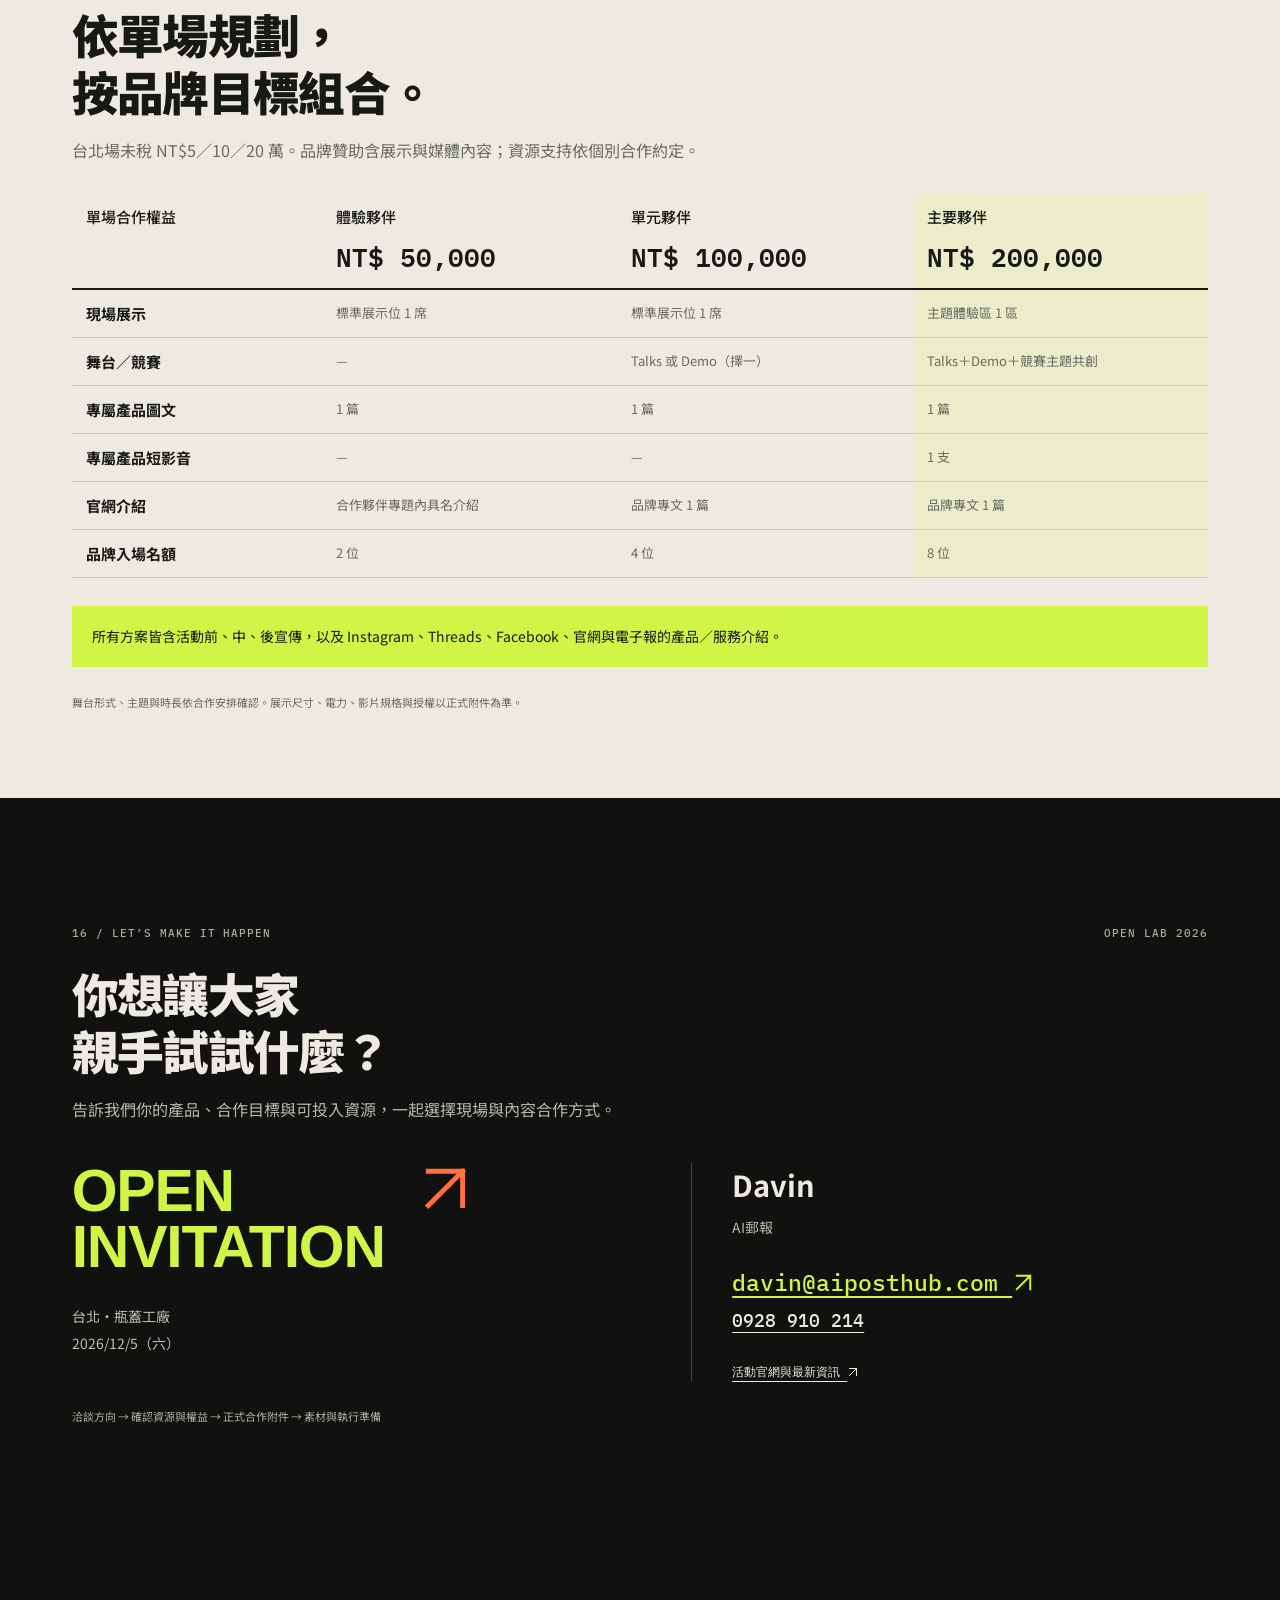
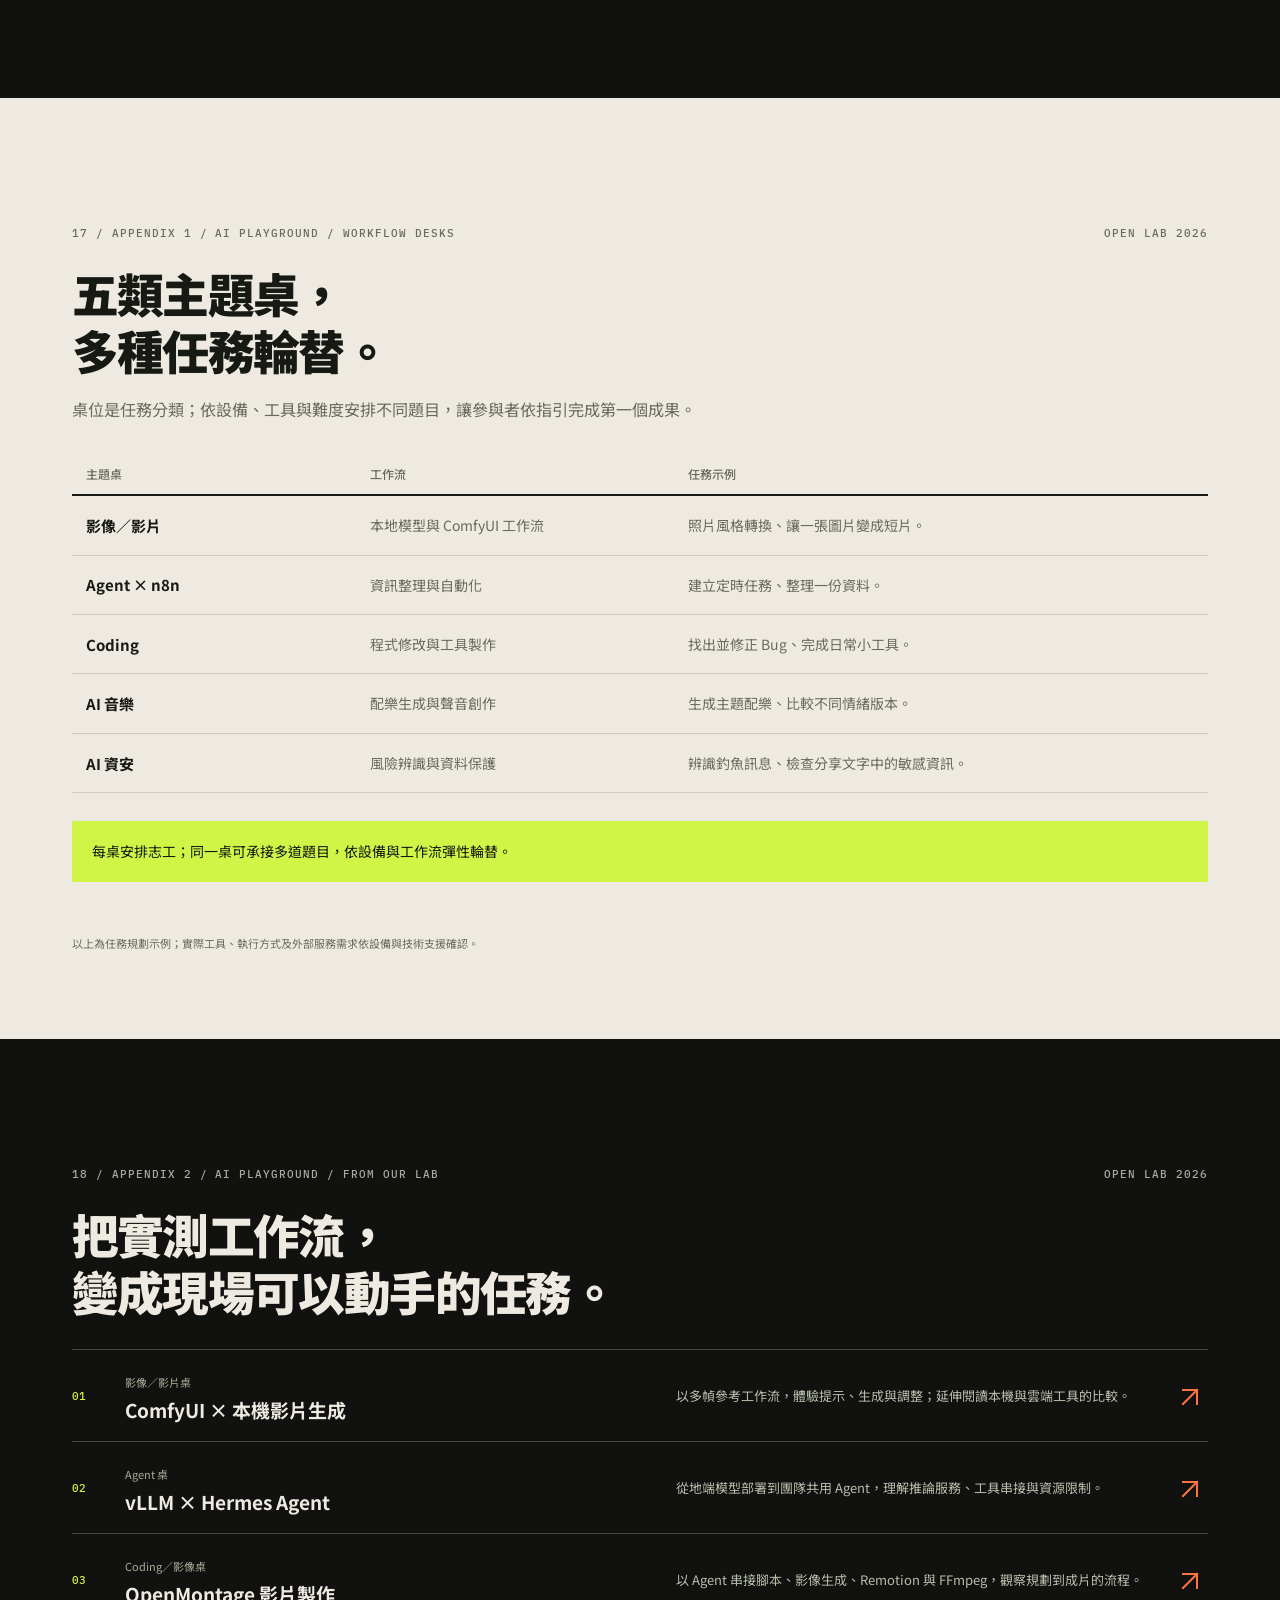
==== commit 5c480493: "Remove on-site brand interview from sponsorship packages" ====
--- a/index.html
+++ b/index.html
@@ -8,7 +8,7 @@
   <link rel="preconnect" href="https://fonts.googleapis.com">
   <link rel="preconnect" href="https://fonts.gstatic.com" crossorigin>
   <link href="https://fonts.googleapis.com/css2?family=IBM+Plex+Mono:wght@400;600&family=Noto+Sans+TC:wght@400;500;700;900&display=swap" rel="stylesheet">
-  <link rel="stylesheet" href="styles.css?v=20261027b">
+  <link rel="stylesheet" href="styles.css?v=20261027c">
 </head>
 <body>
   <header class="topbar">
@@ -31,7 +31,7 @@
     <div id="overviewGrid" class="overview__grid"></div>
   </dialog>
 
-  <script src="content.js?v=20261027b"></script>
-  <script src="app.js?v=20261027b"></script>
+  <script src="content.js?v=20261027c"></script>
+  <script src="app.js?v=20261027c"></script>
 </body>
 </html>
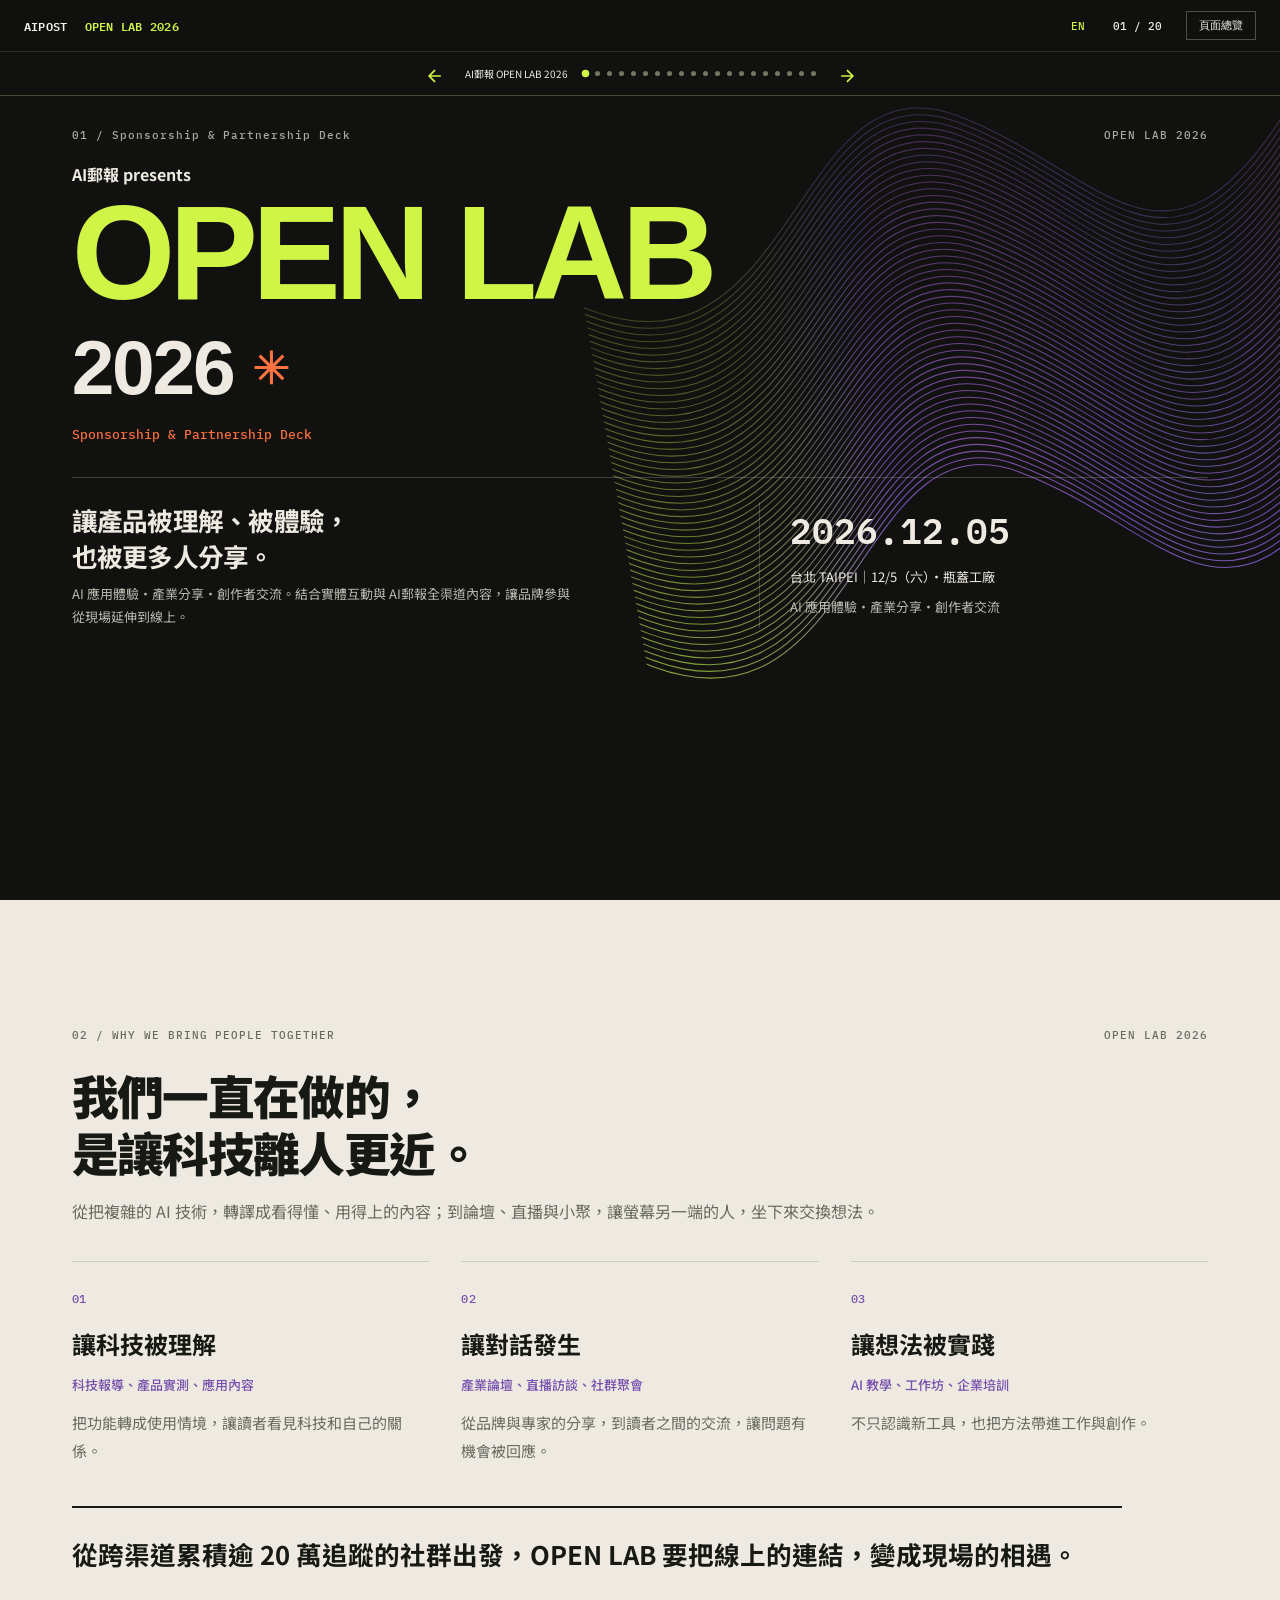
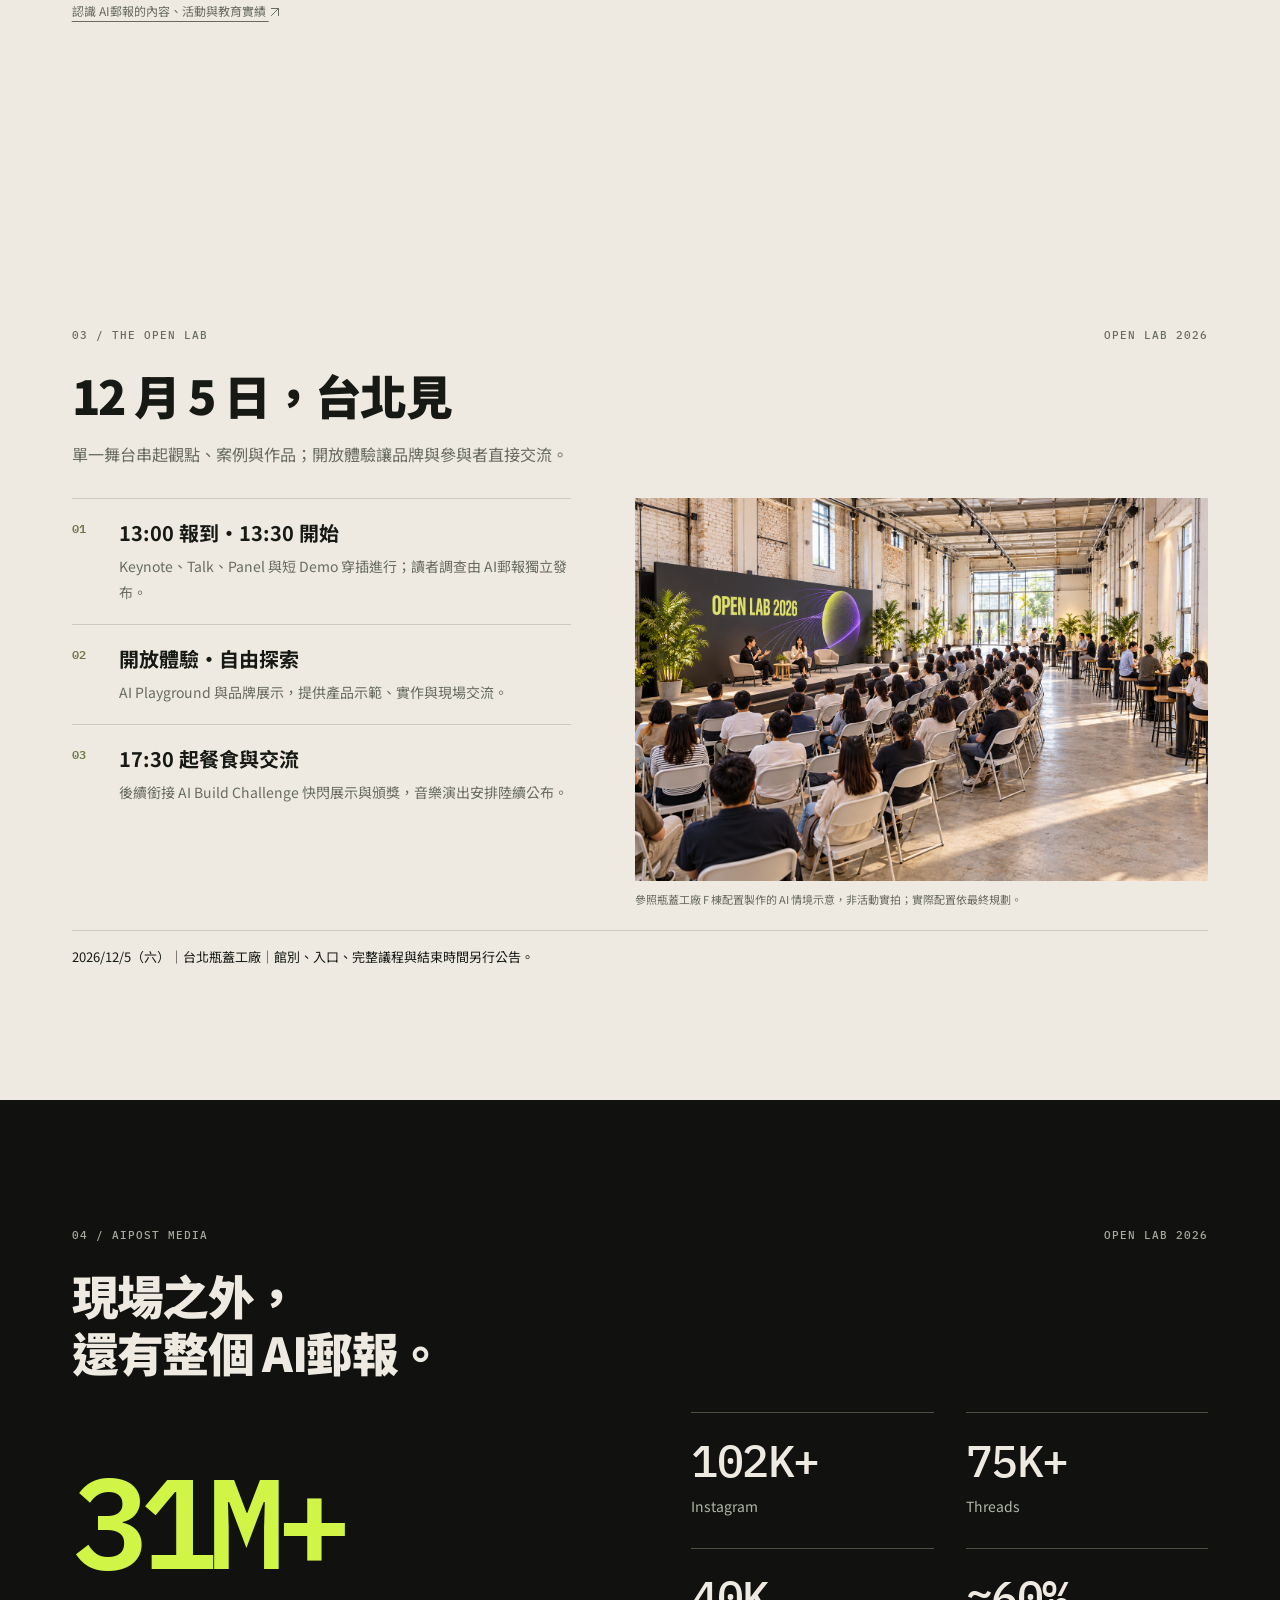
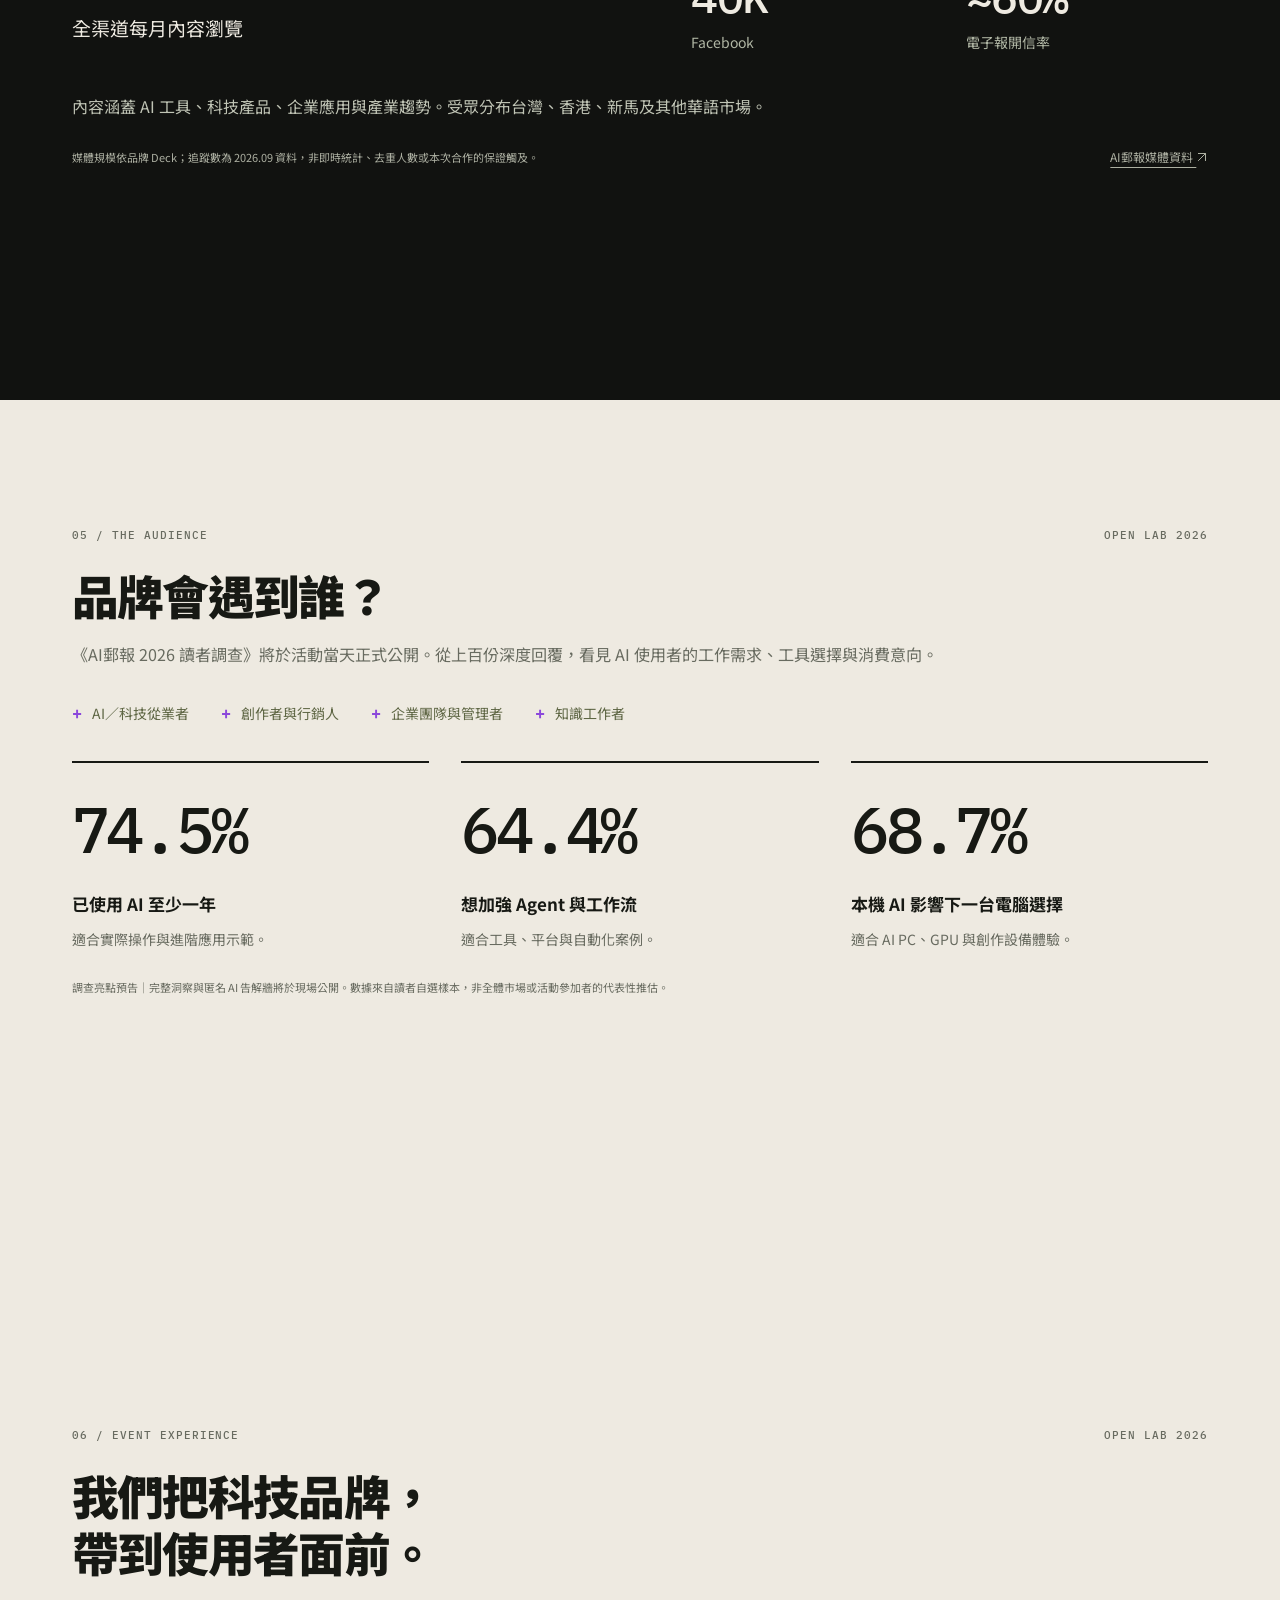
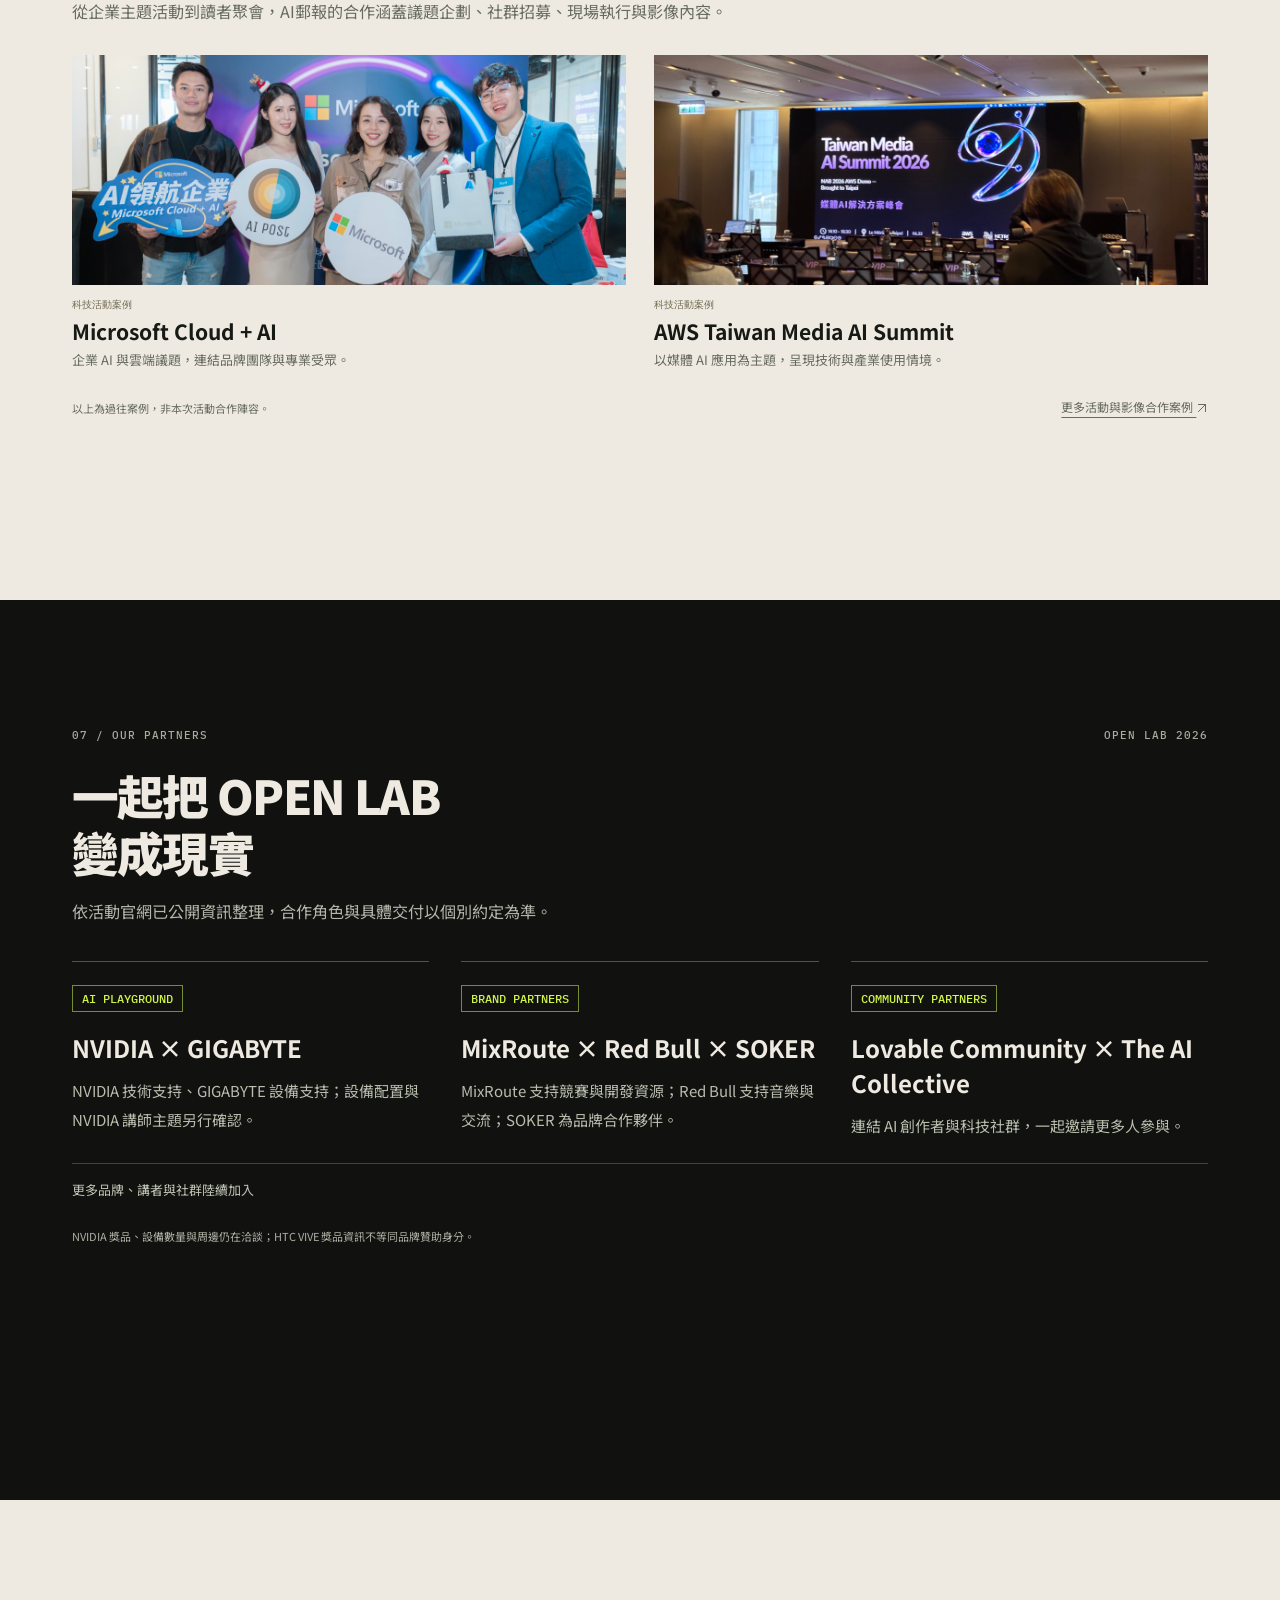
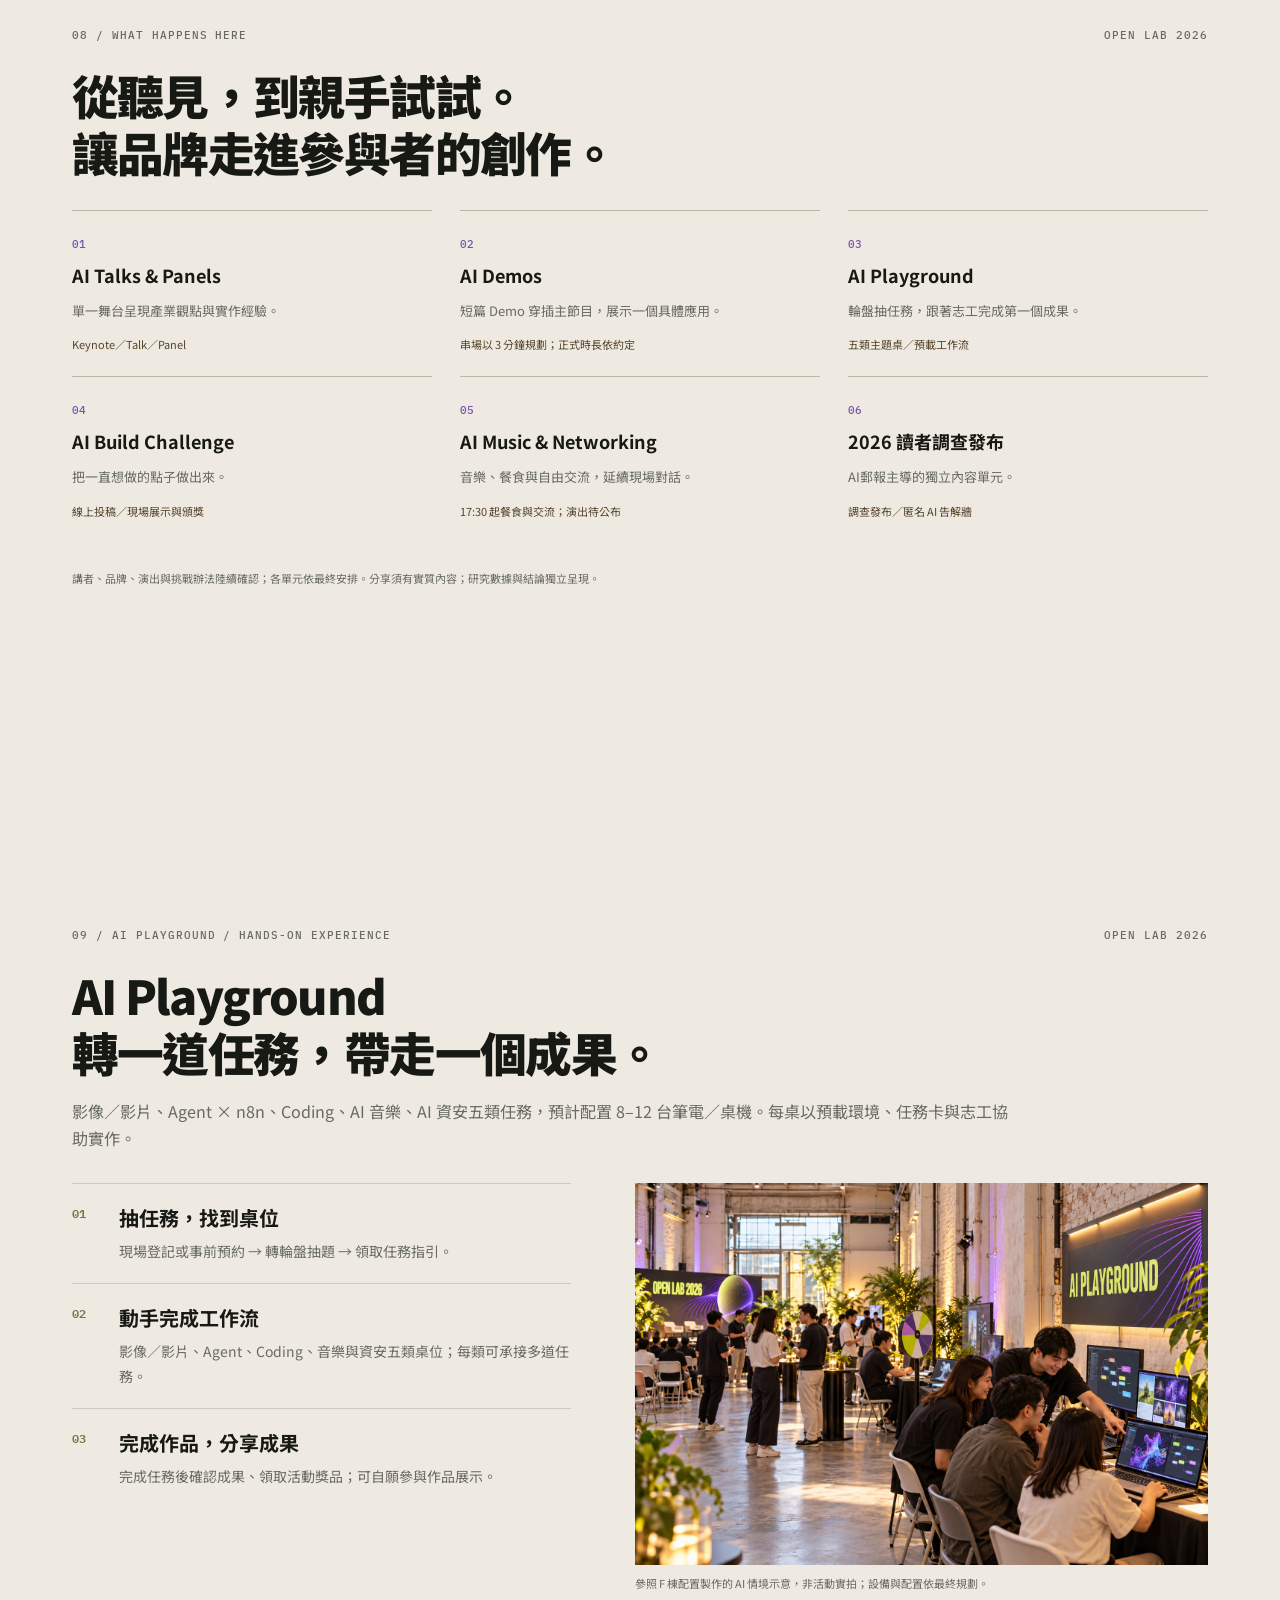
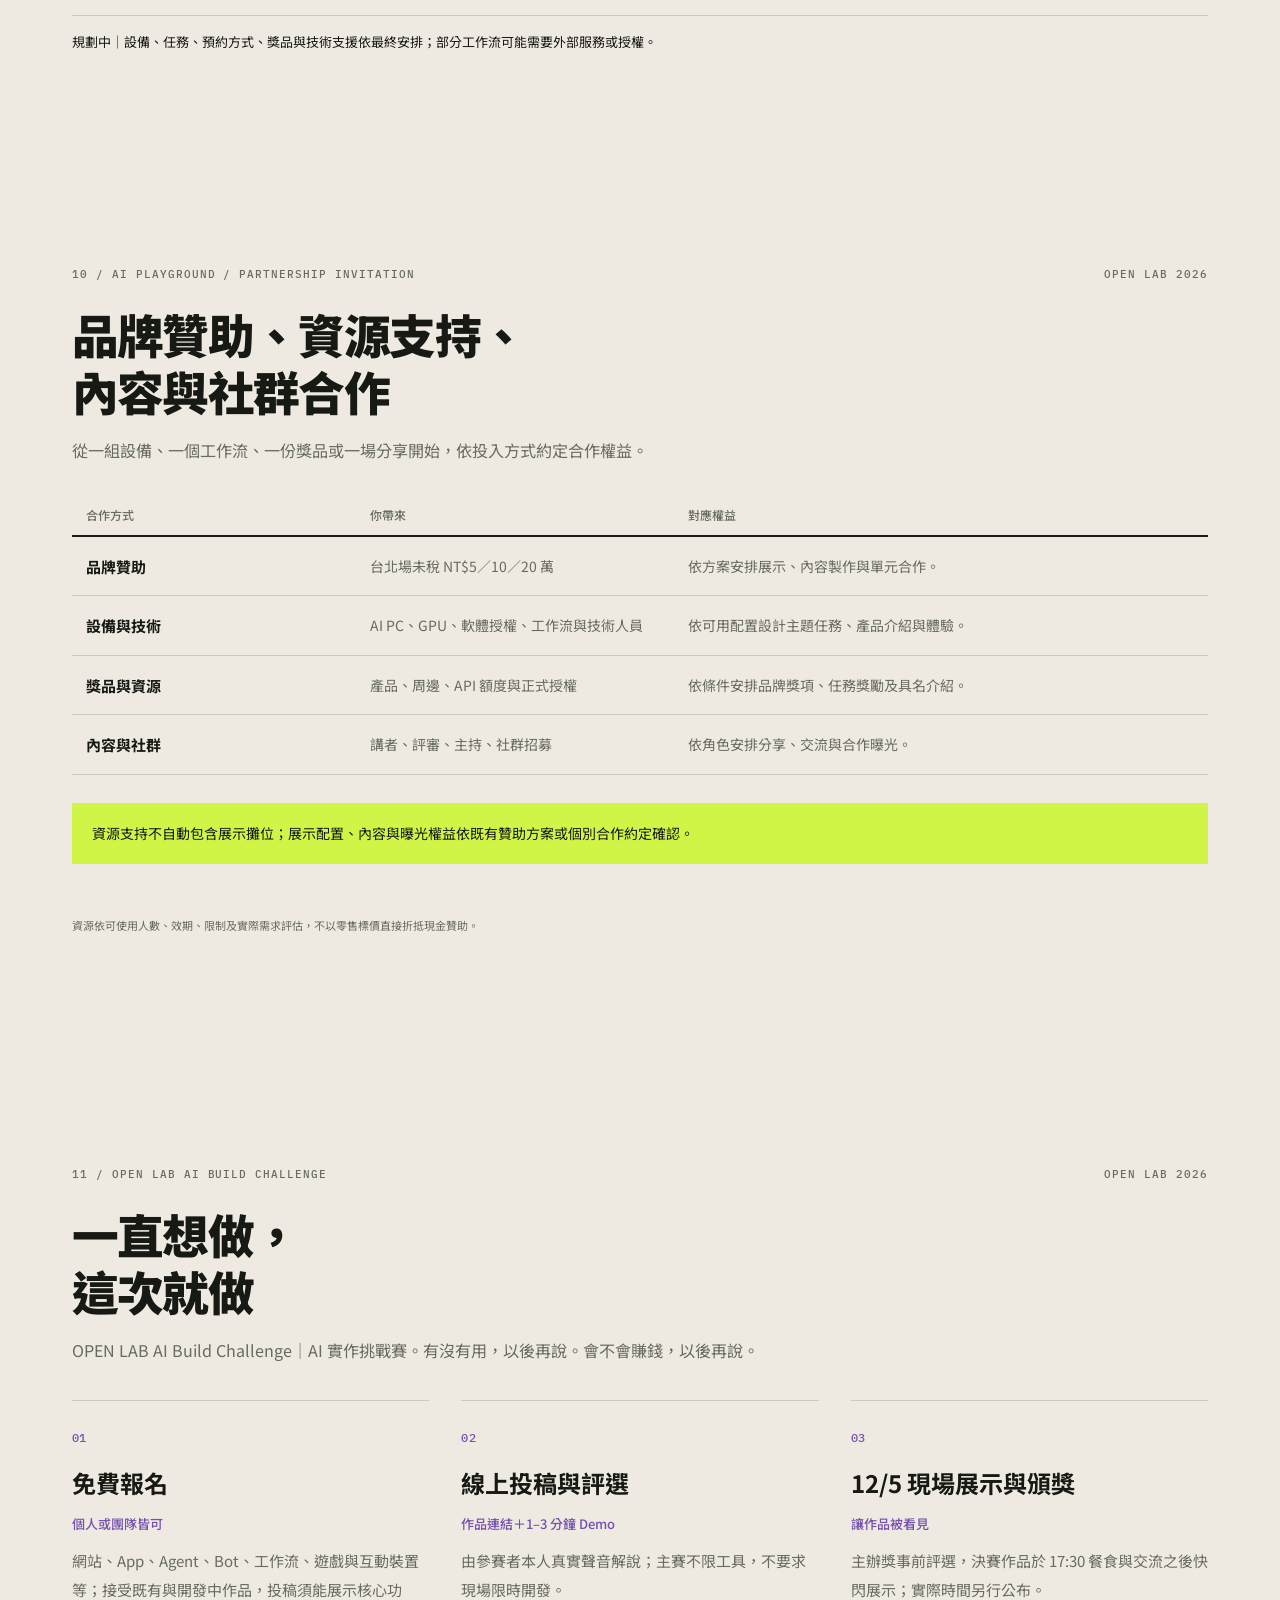
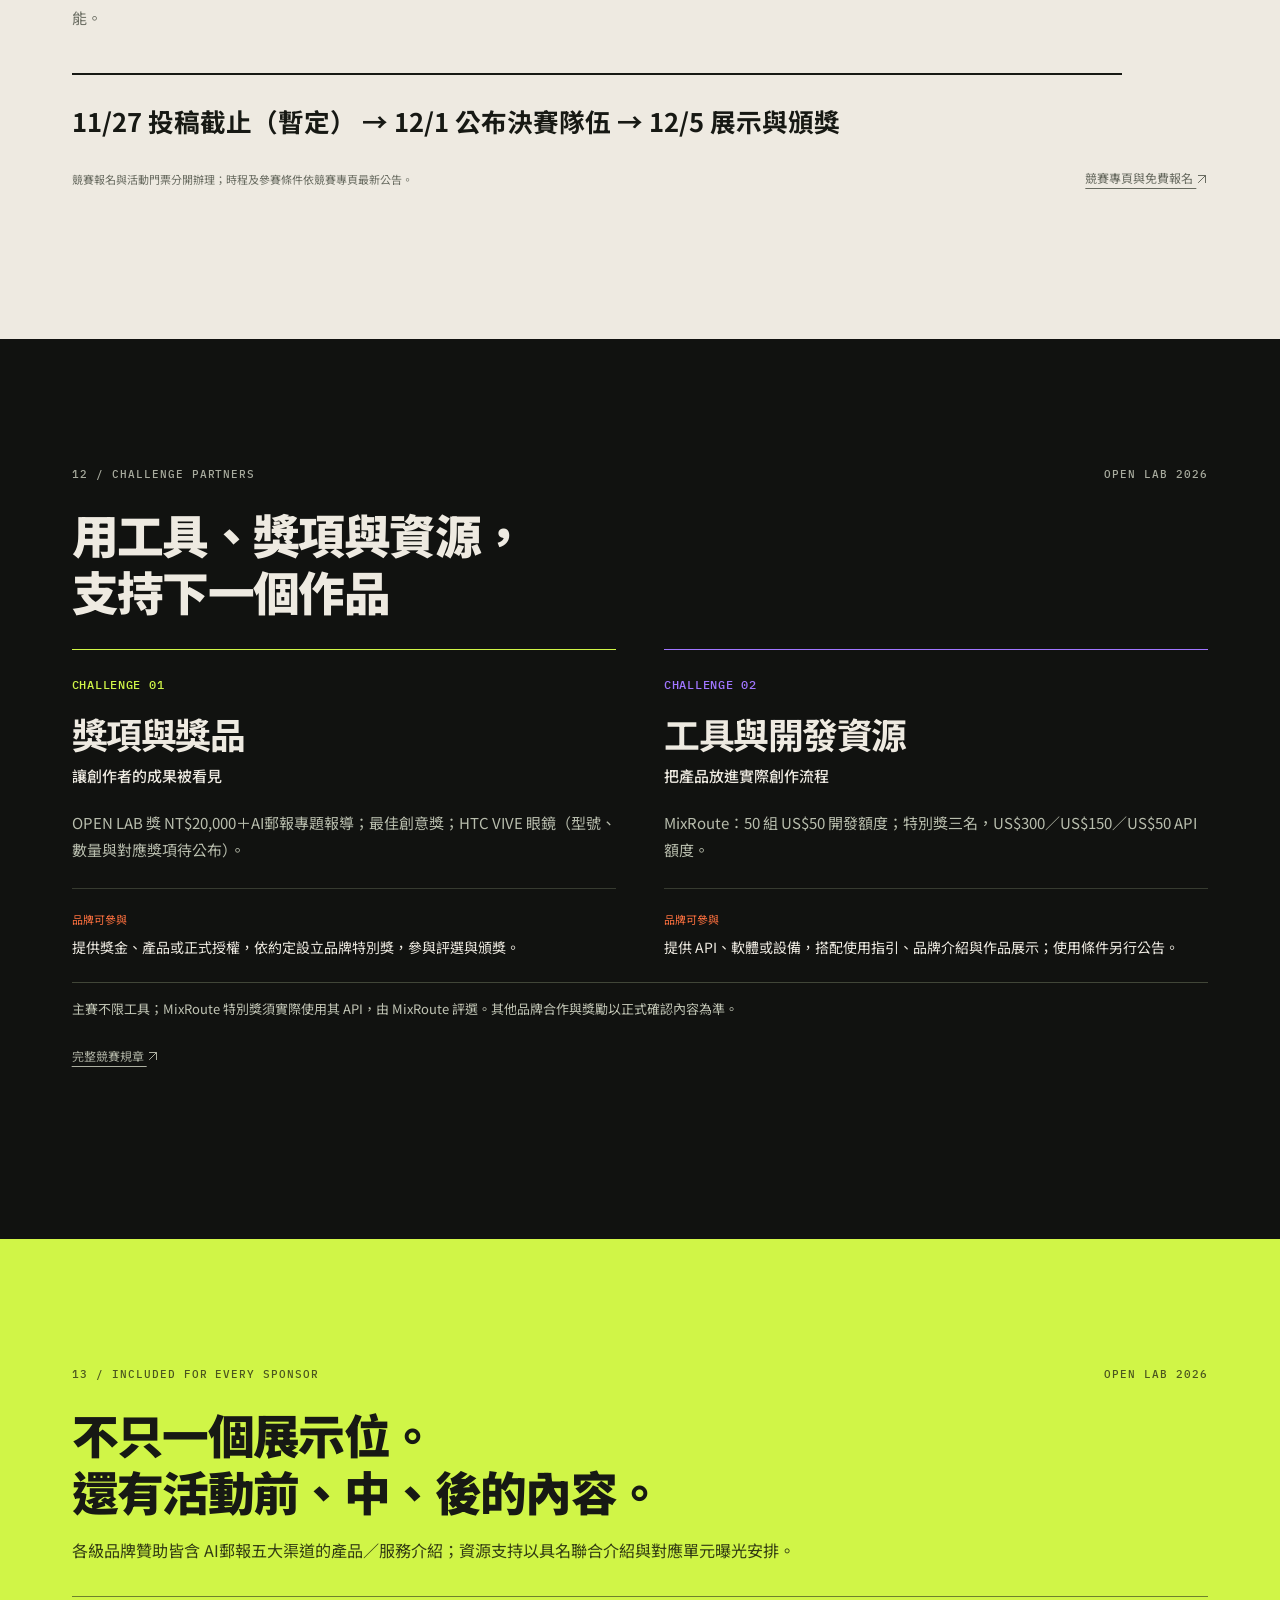
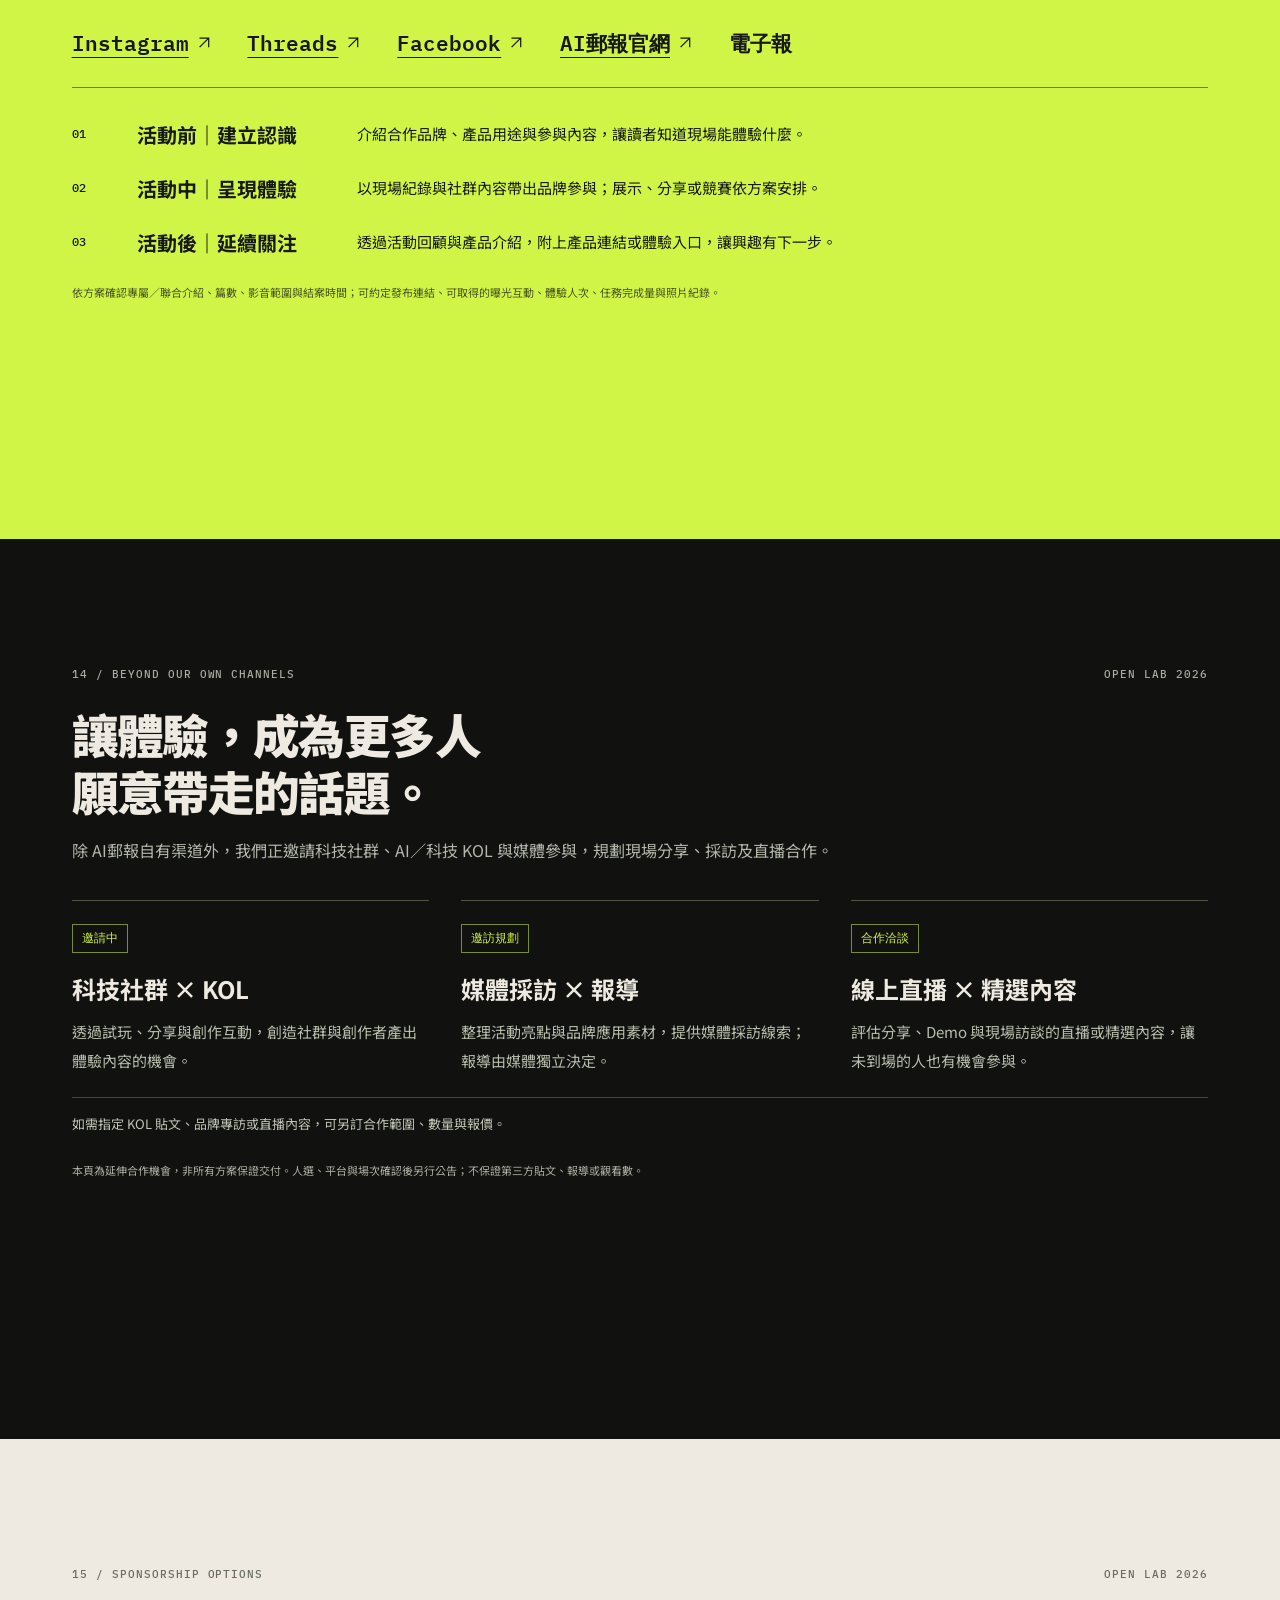
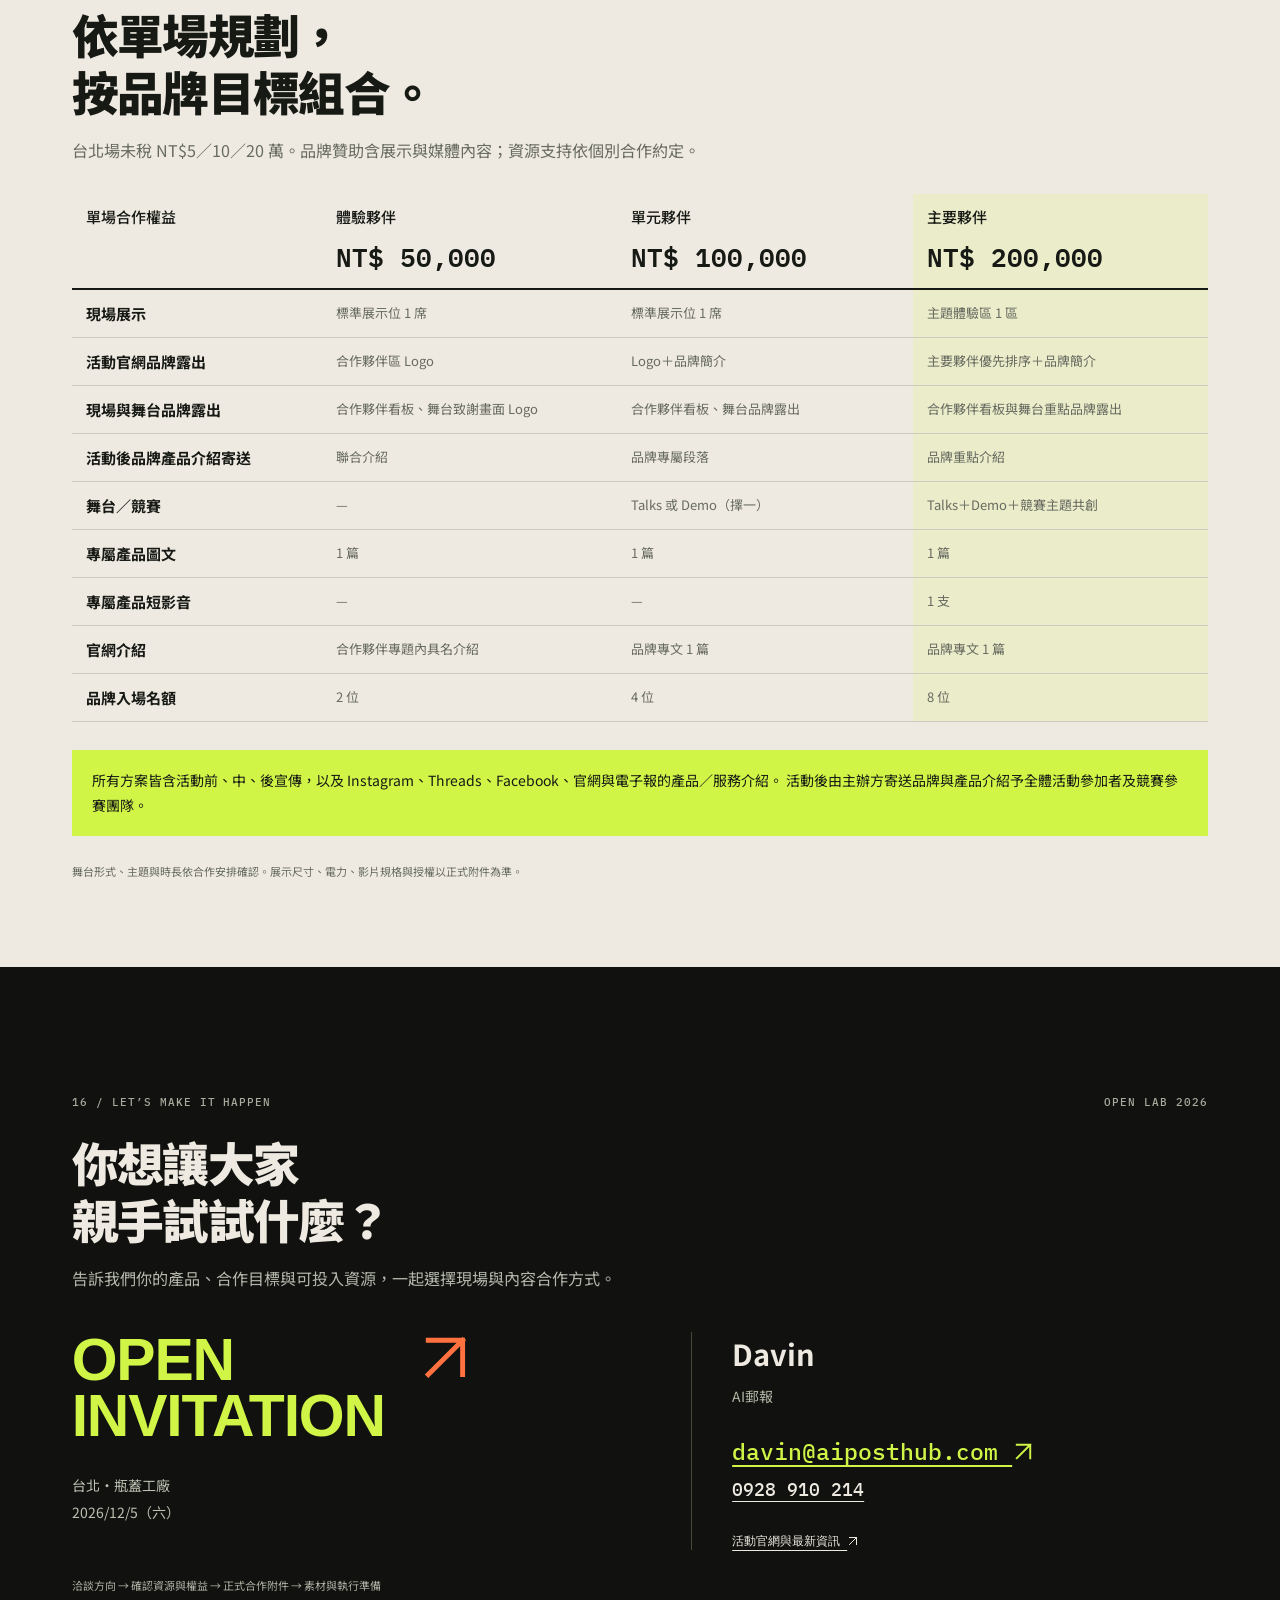
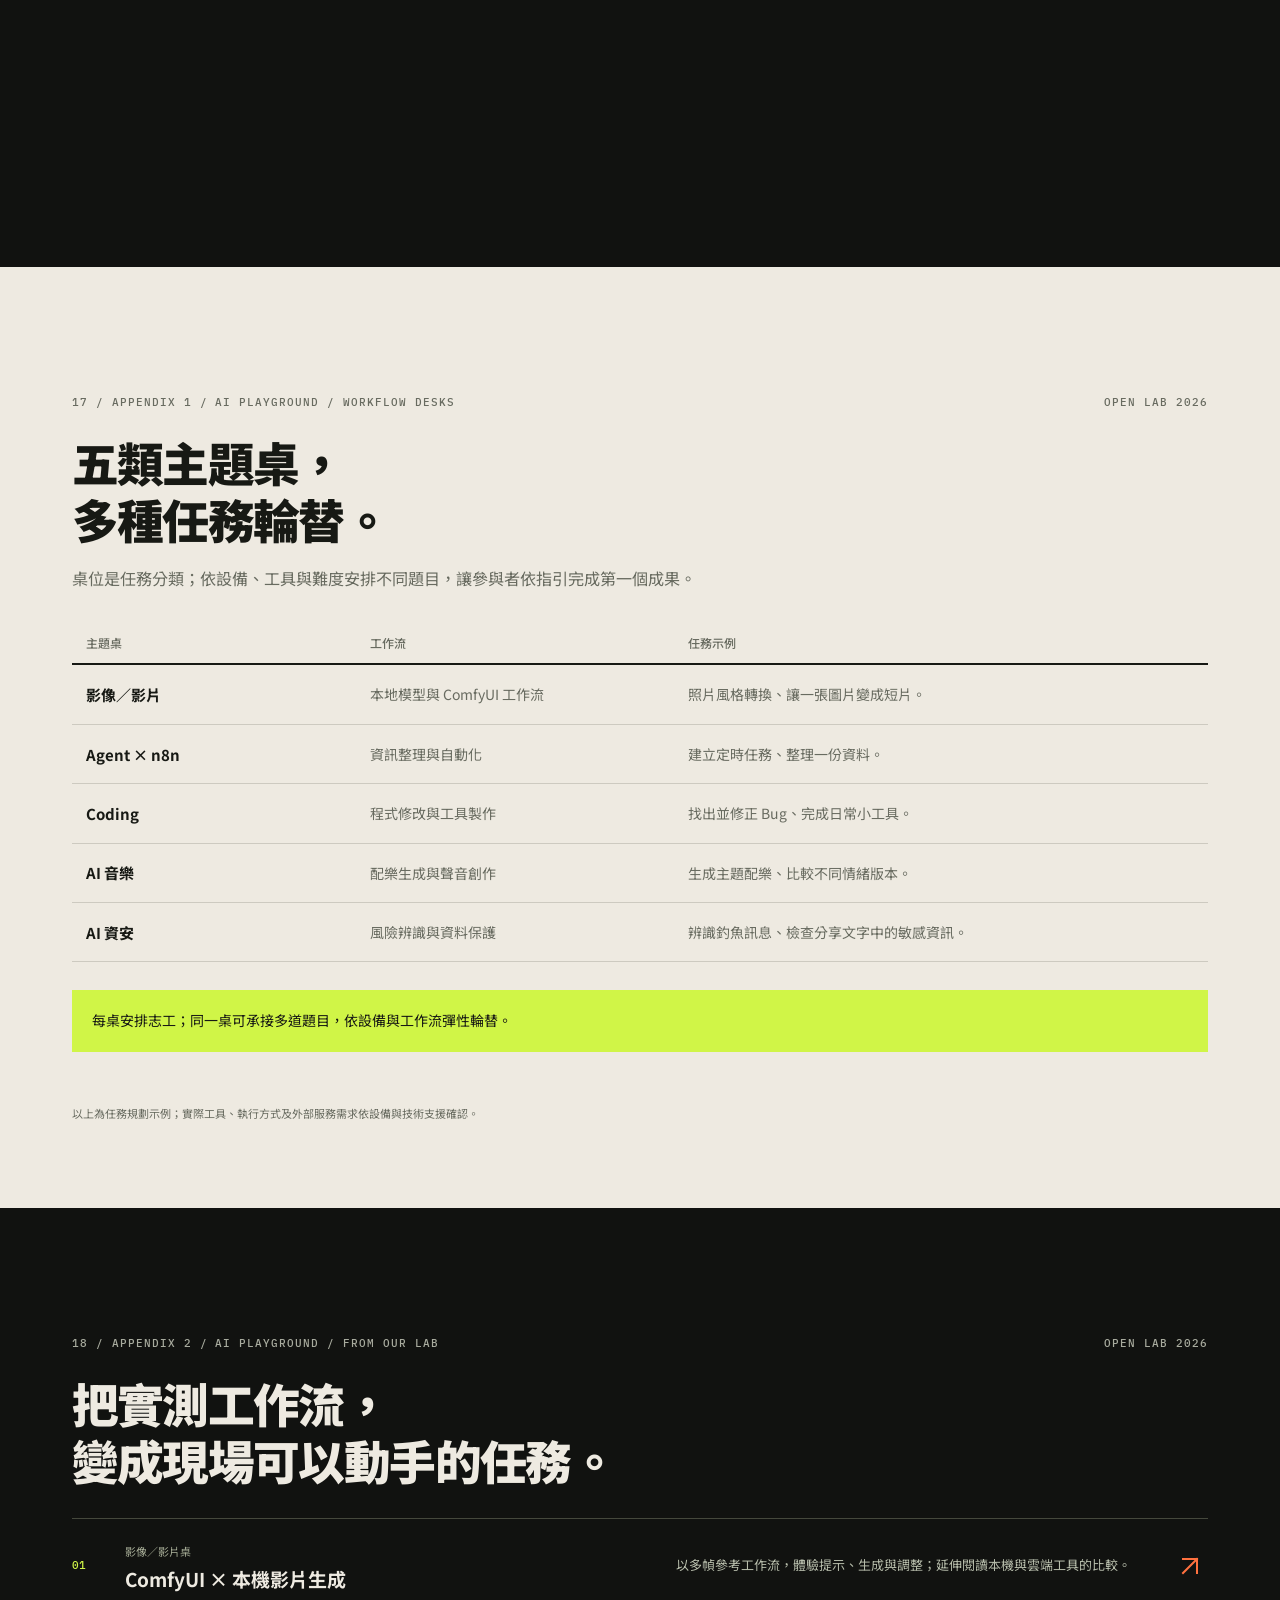
==== commit 8b2b3ddb: "Add website and venue visibility plus post-event product introductions" ====
--- a/index.html
+++ b/index.html
@@ -8,7 +8,7 @@
   <link rel="preconnect" href="https://fonts.googleapis.com">
   <link rel="preconnect" href="https://fonts.gstatic.com" crossorigin>
   <link href="https://fonts.googleapis.com/css2?family=IBM+Plex+Mono:wght@400;600&family=Noto+Sans+TC:wght@400;500;700;900&display=swap" rel="stylesheet">
-  <link rel="stylesheet" href="styles.css?v=20261027c">
+  <link rel="stylesheet" href="styles.css?v=20261027d">
 </head>
 <body>
   <header class="topbar">
@@ -31,7 +31,7 @@
     <div id="overviewGrid" class="overview__grid"></div>
   </dialog>
 
-  <script src="content.js?v=20261027c"></script>
-  <script src="app.js?v=20261027c"></script>
+  <script src="content.js?v=20261027d"></script>
+  <script src="app.js?v=20261027d"></script>
 </body>
 </html>
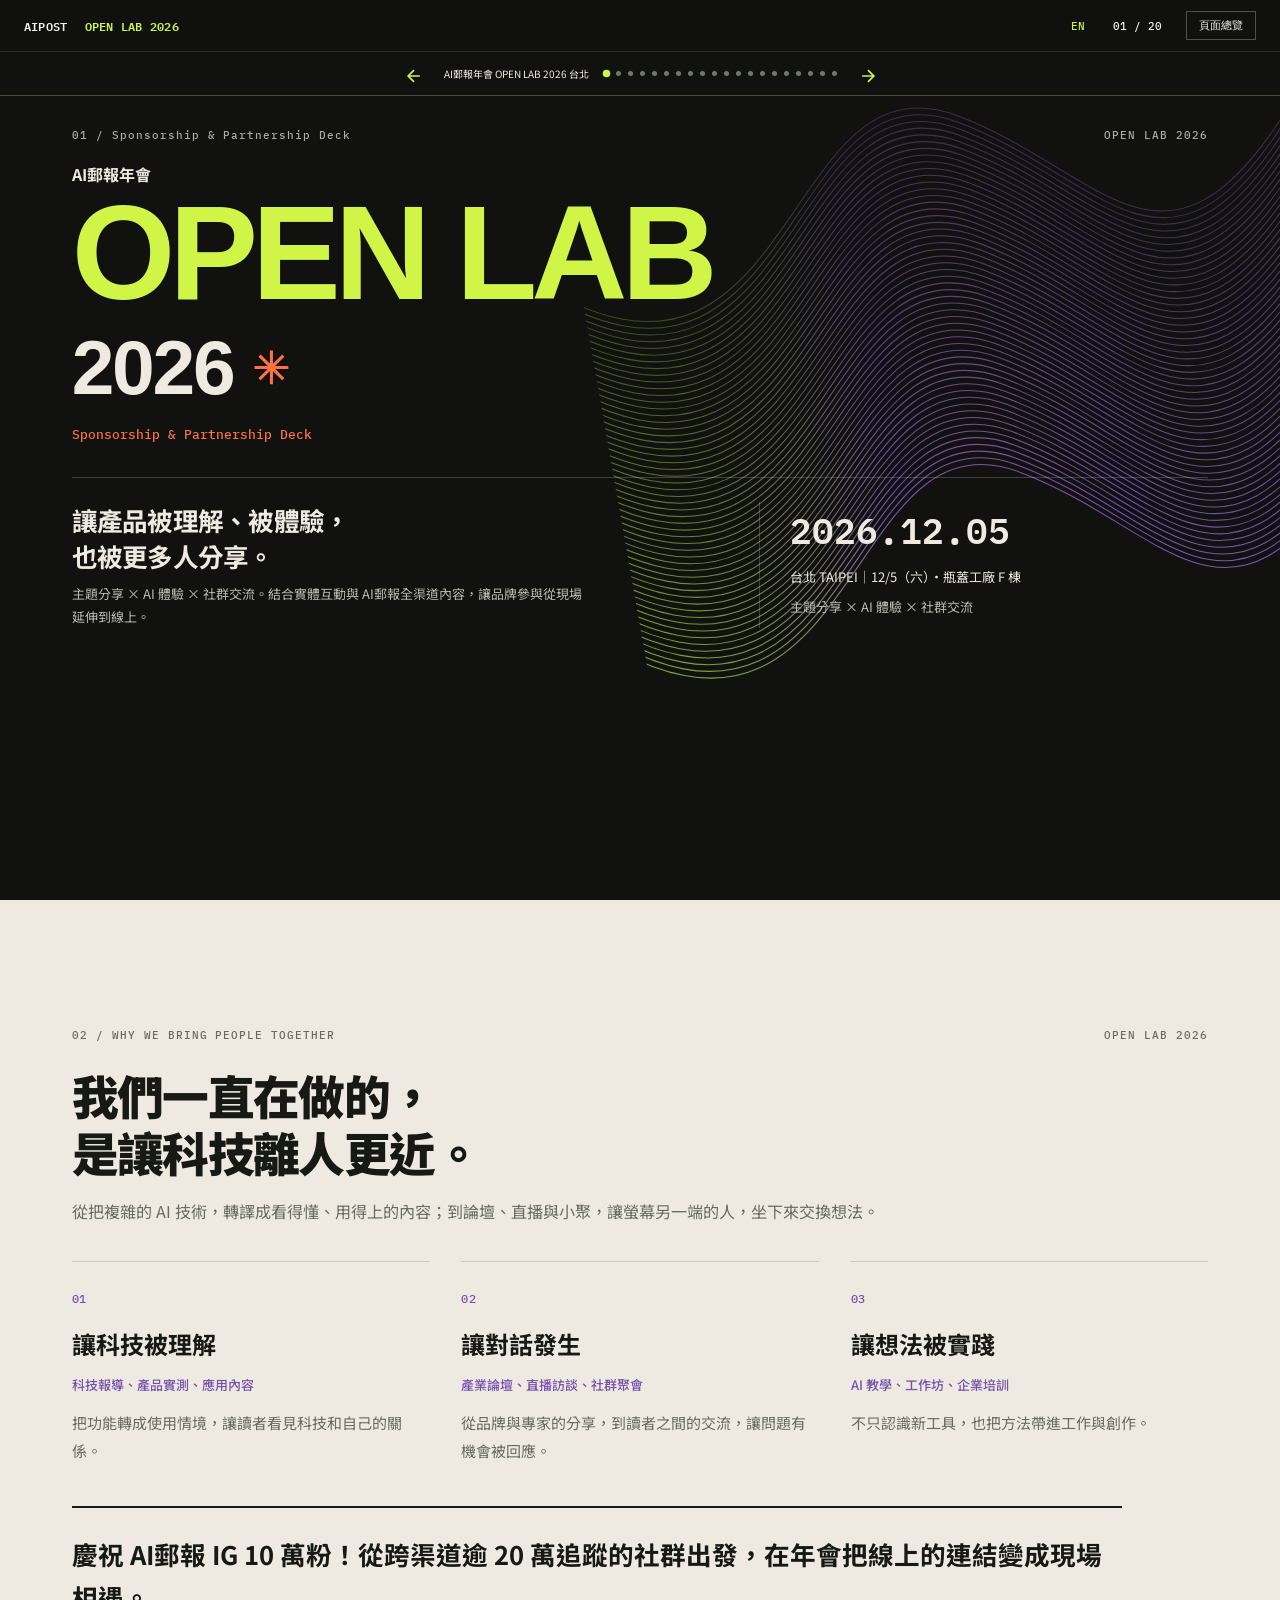
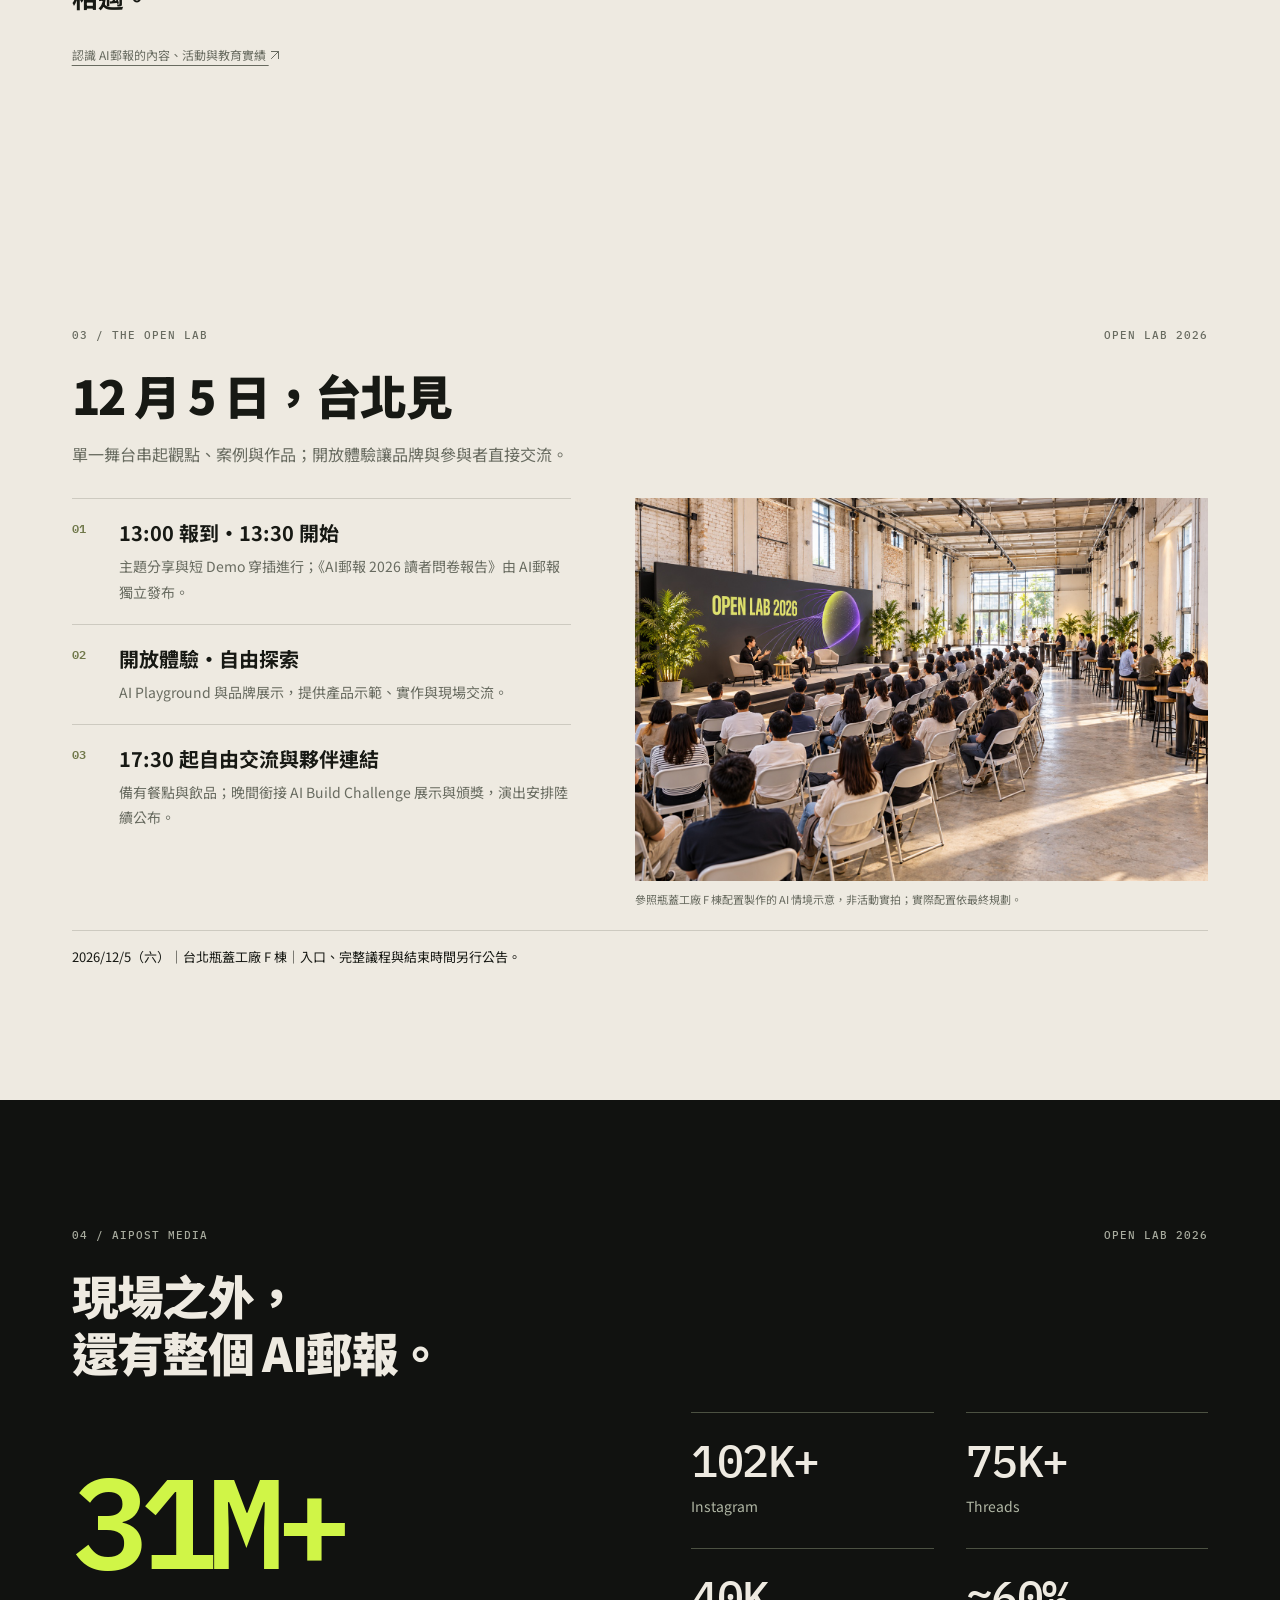
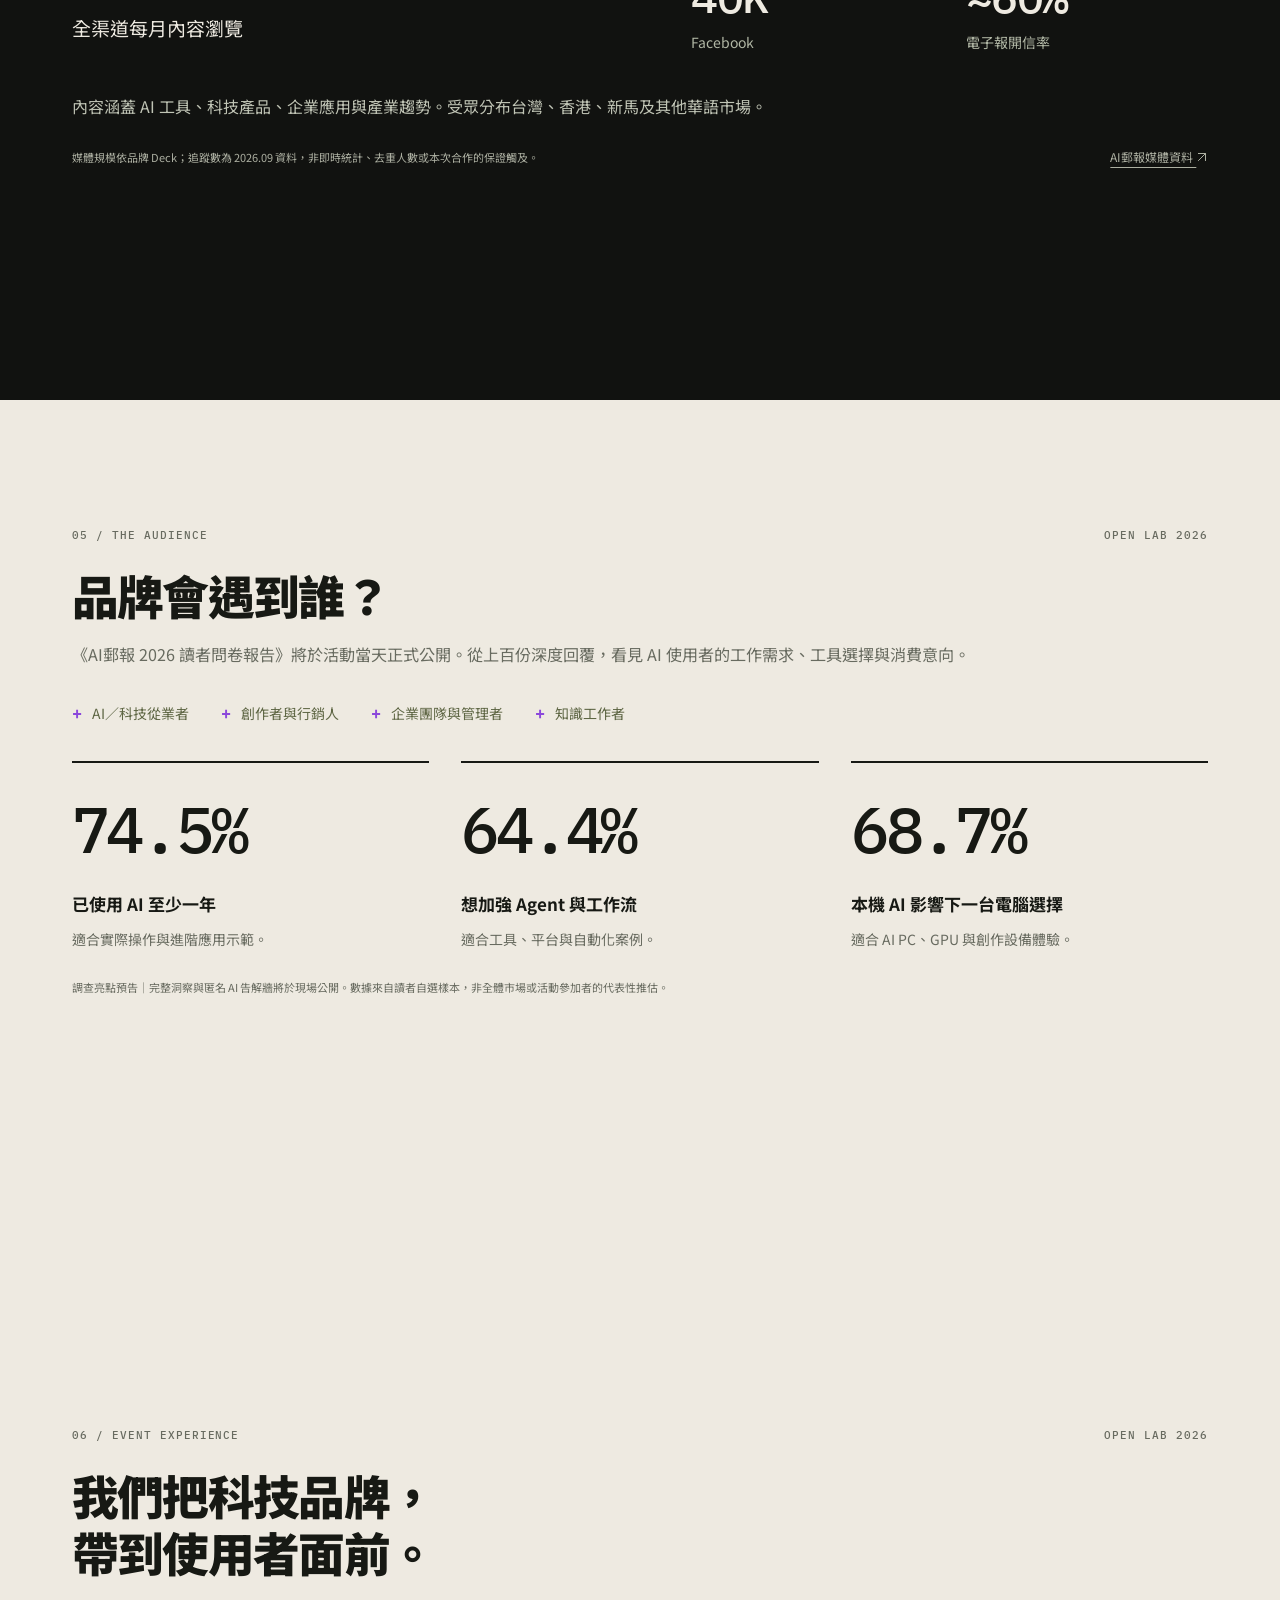
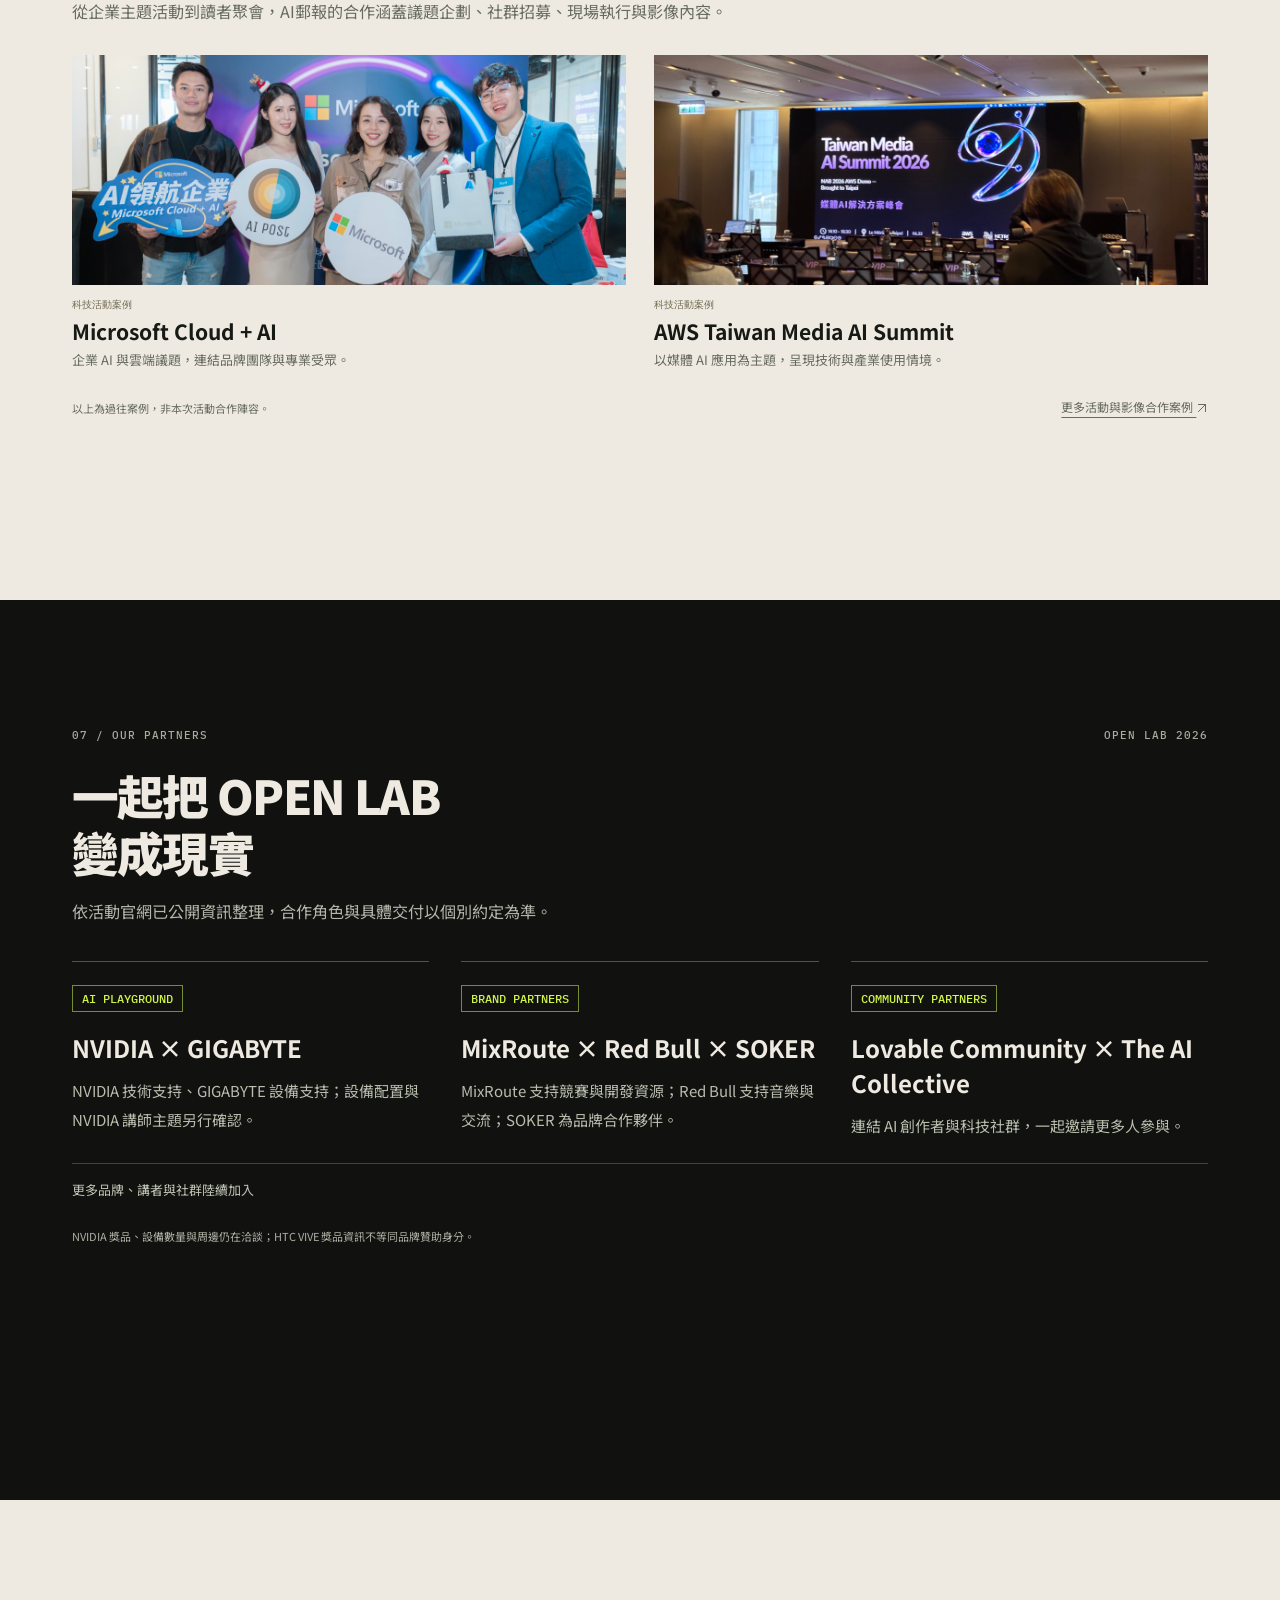
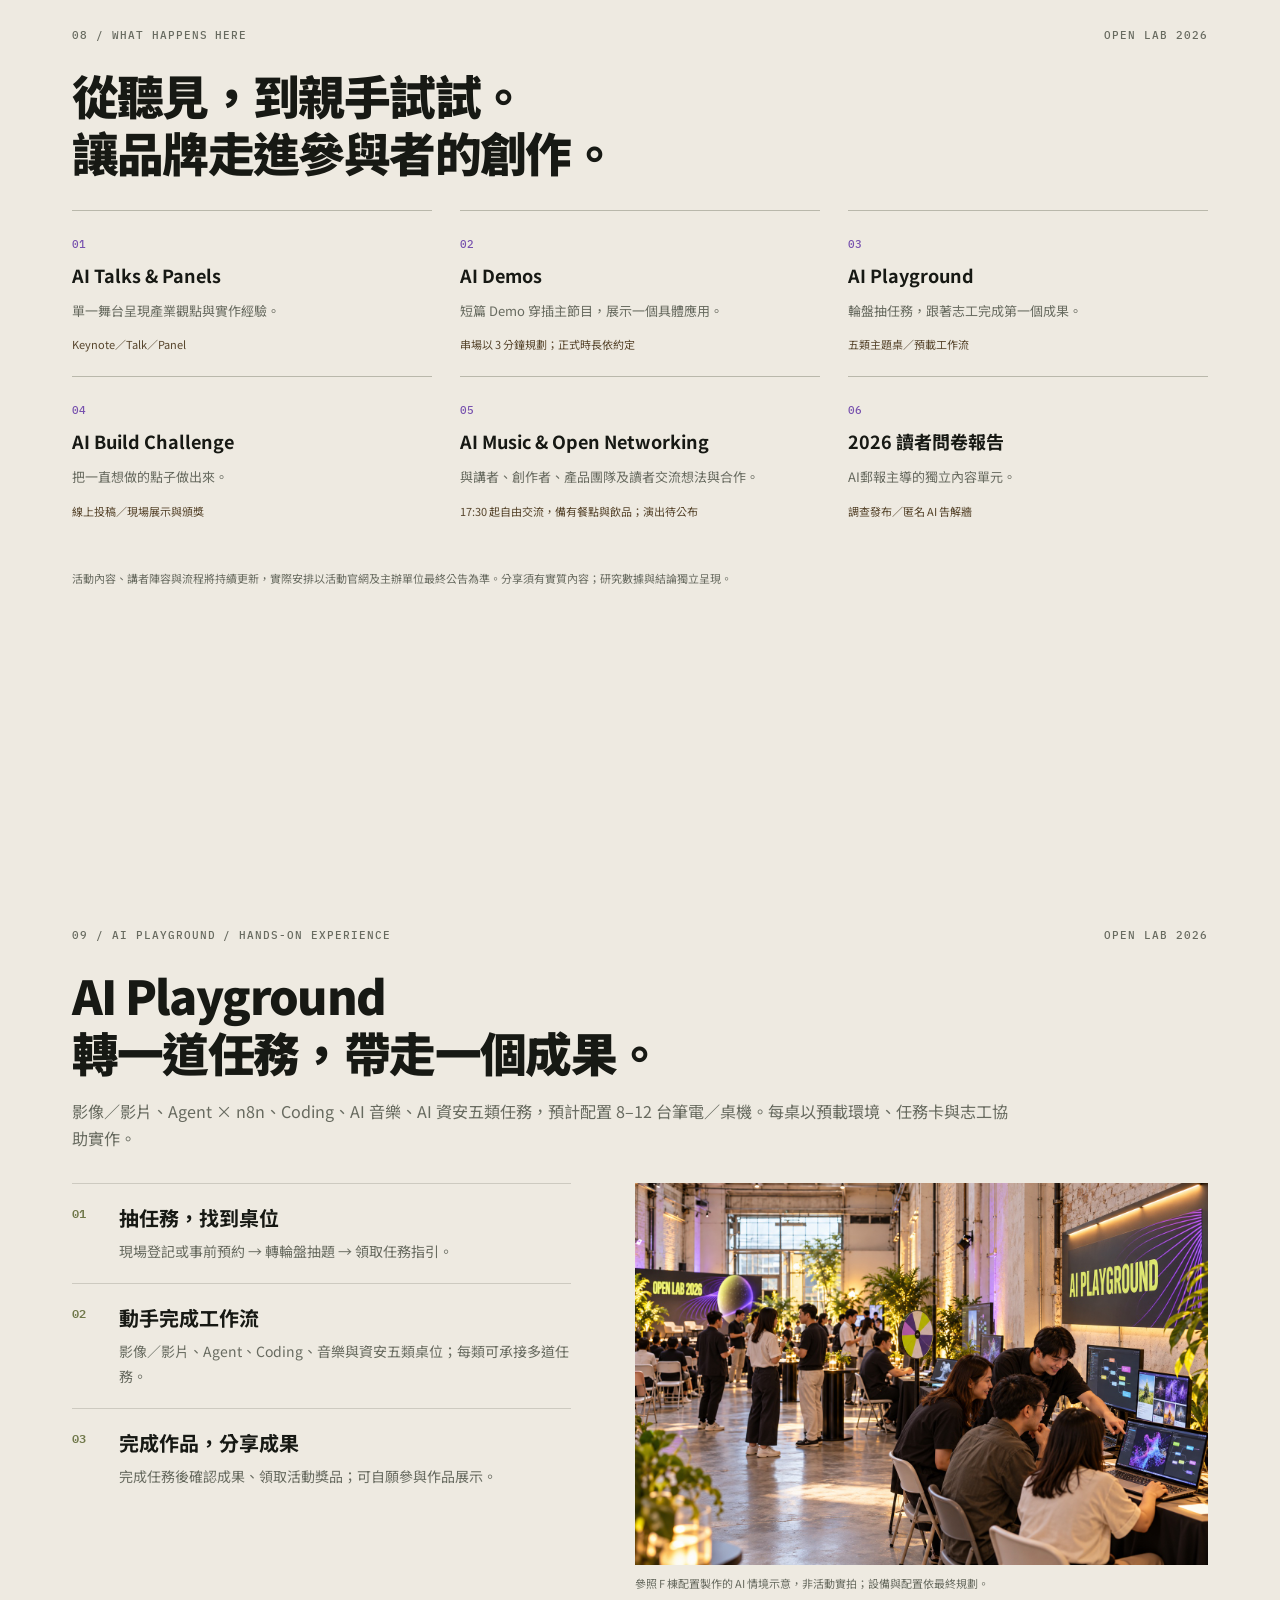
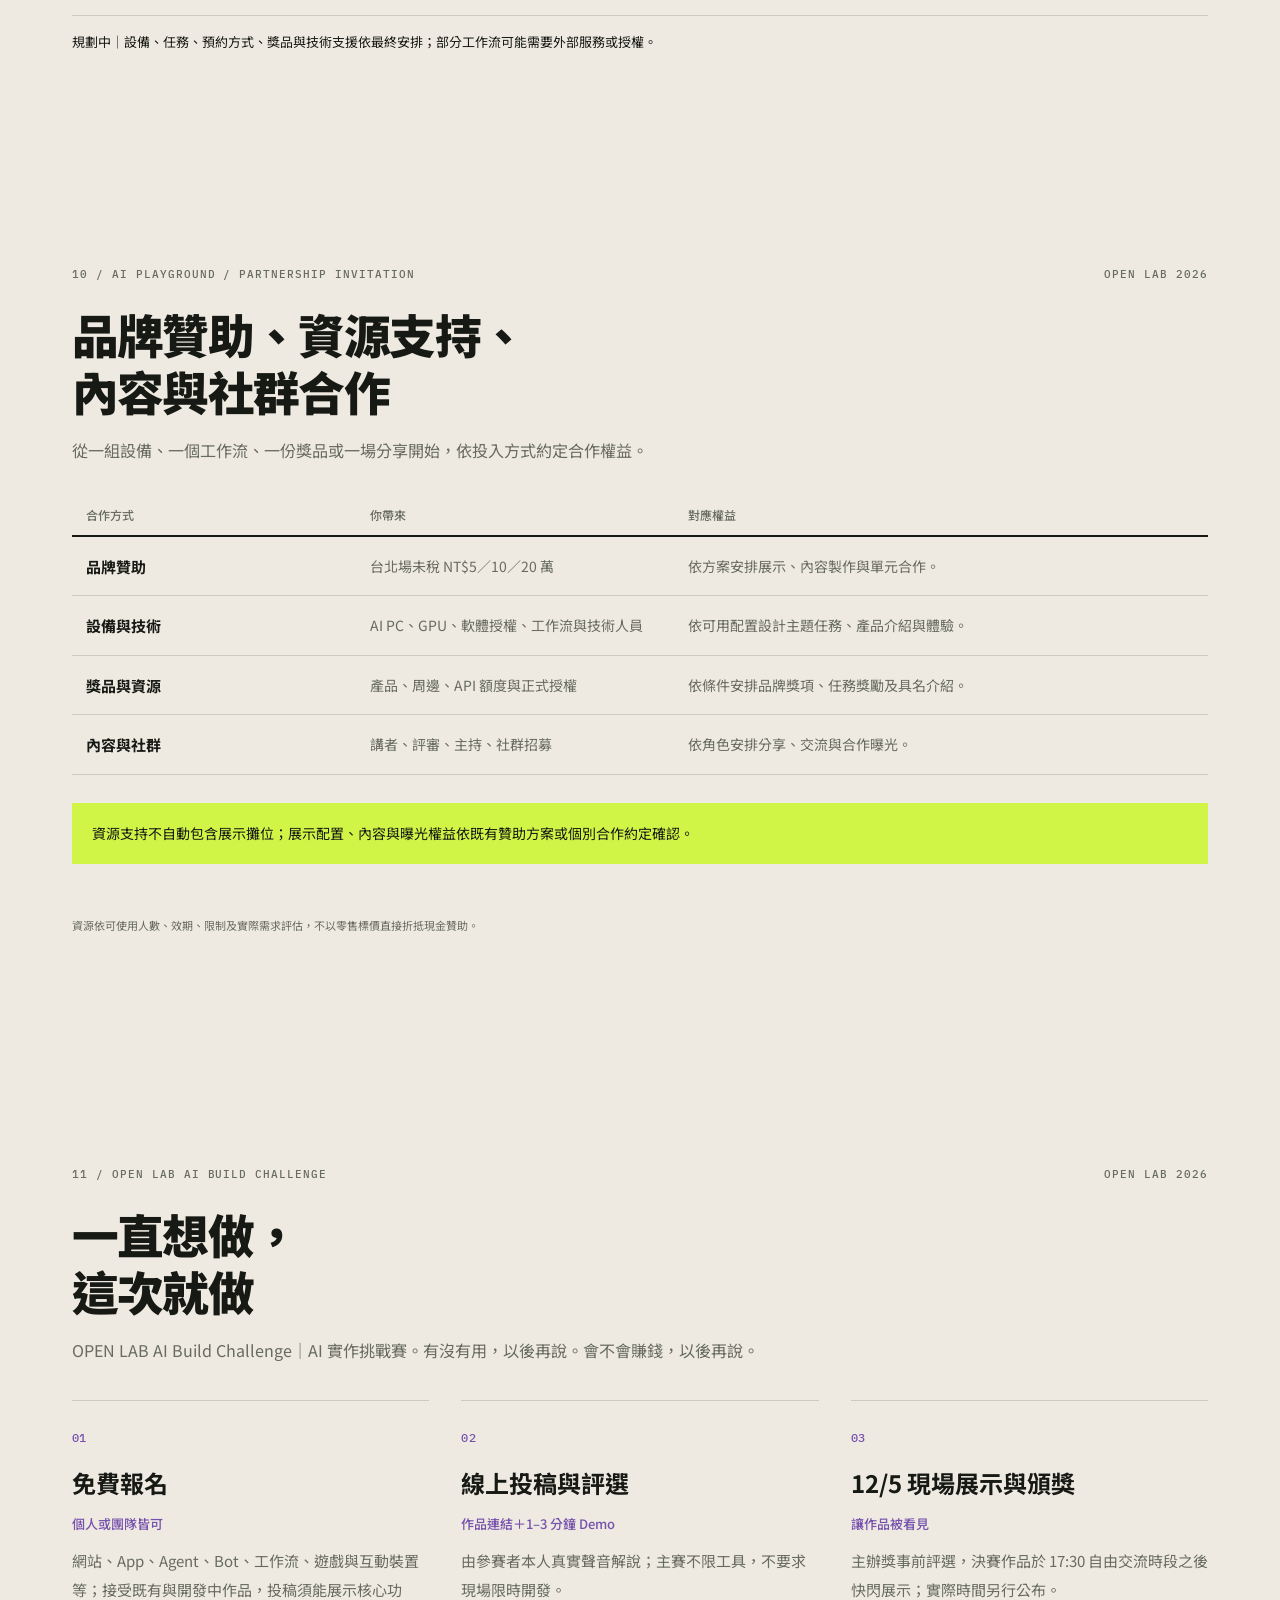
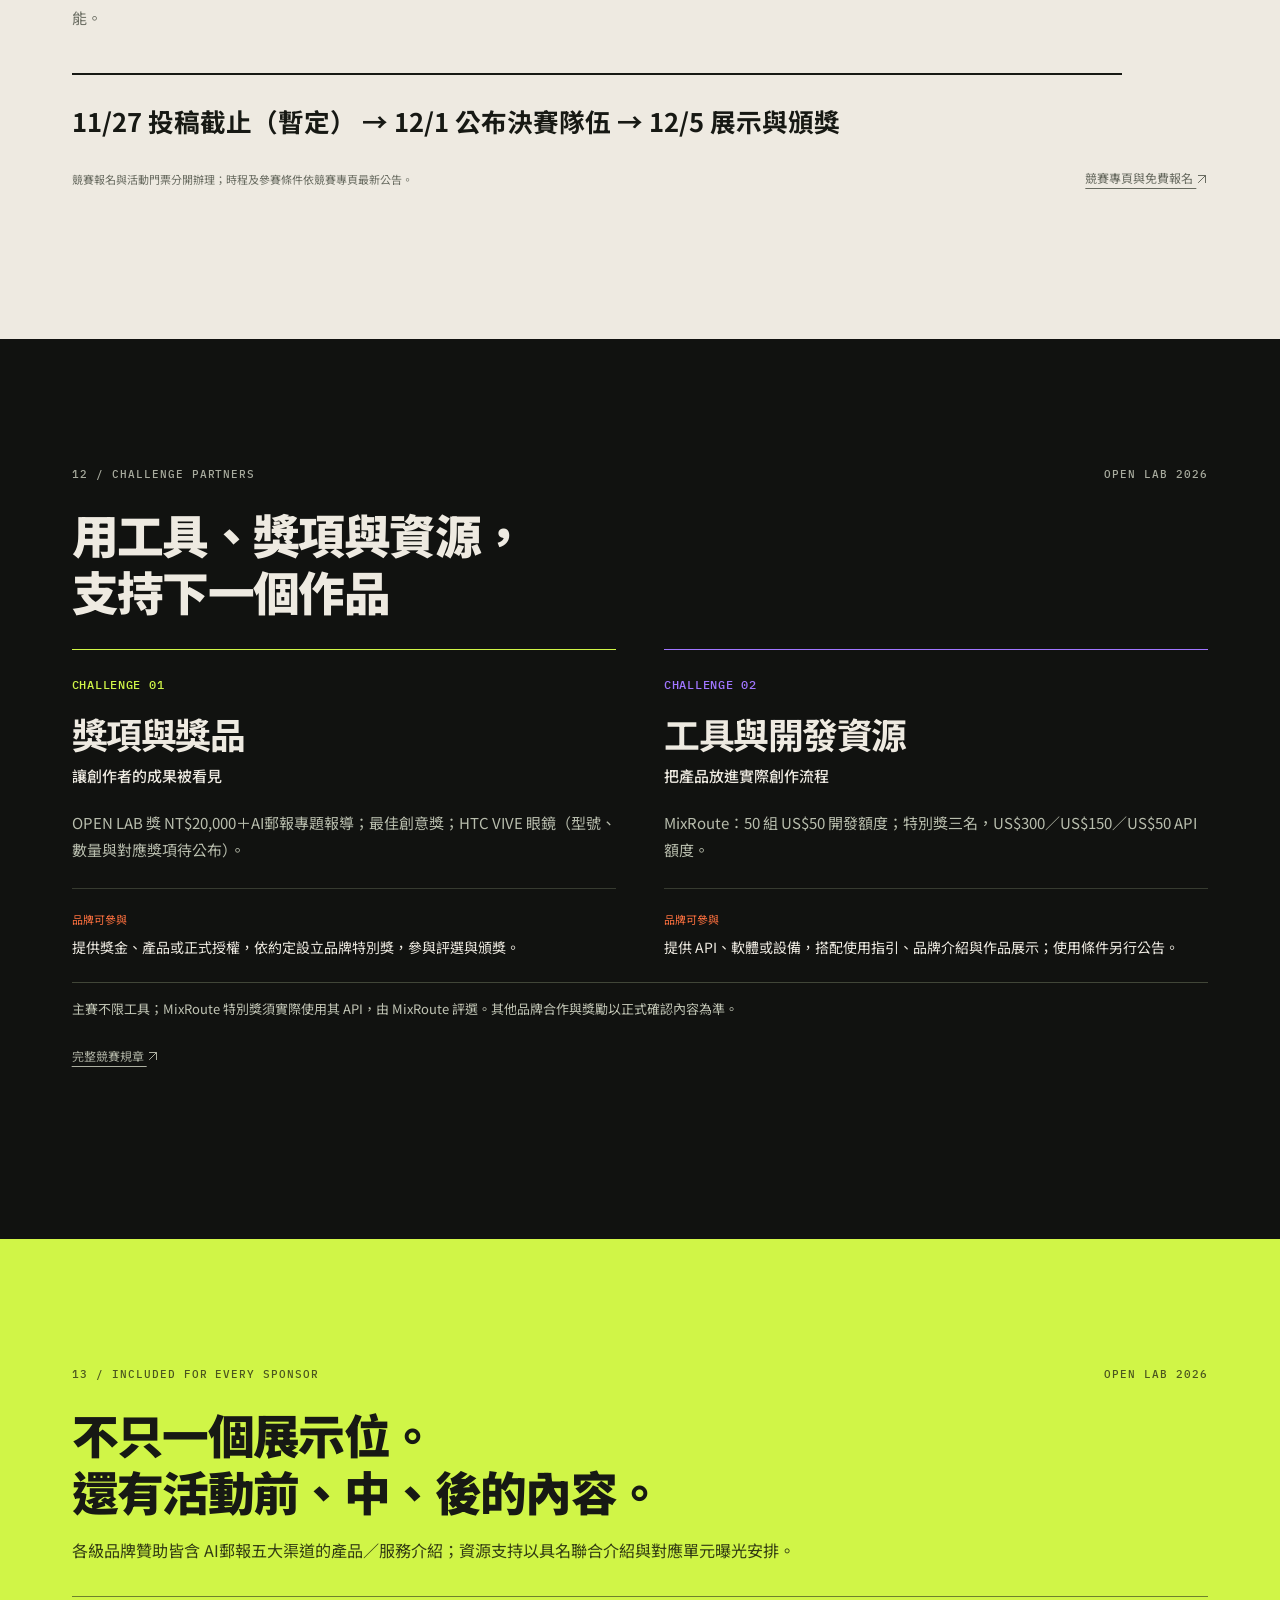
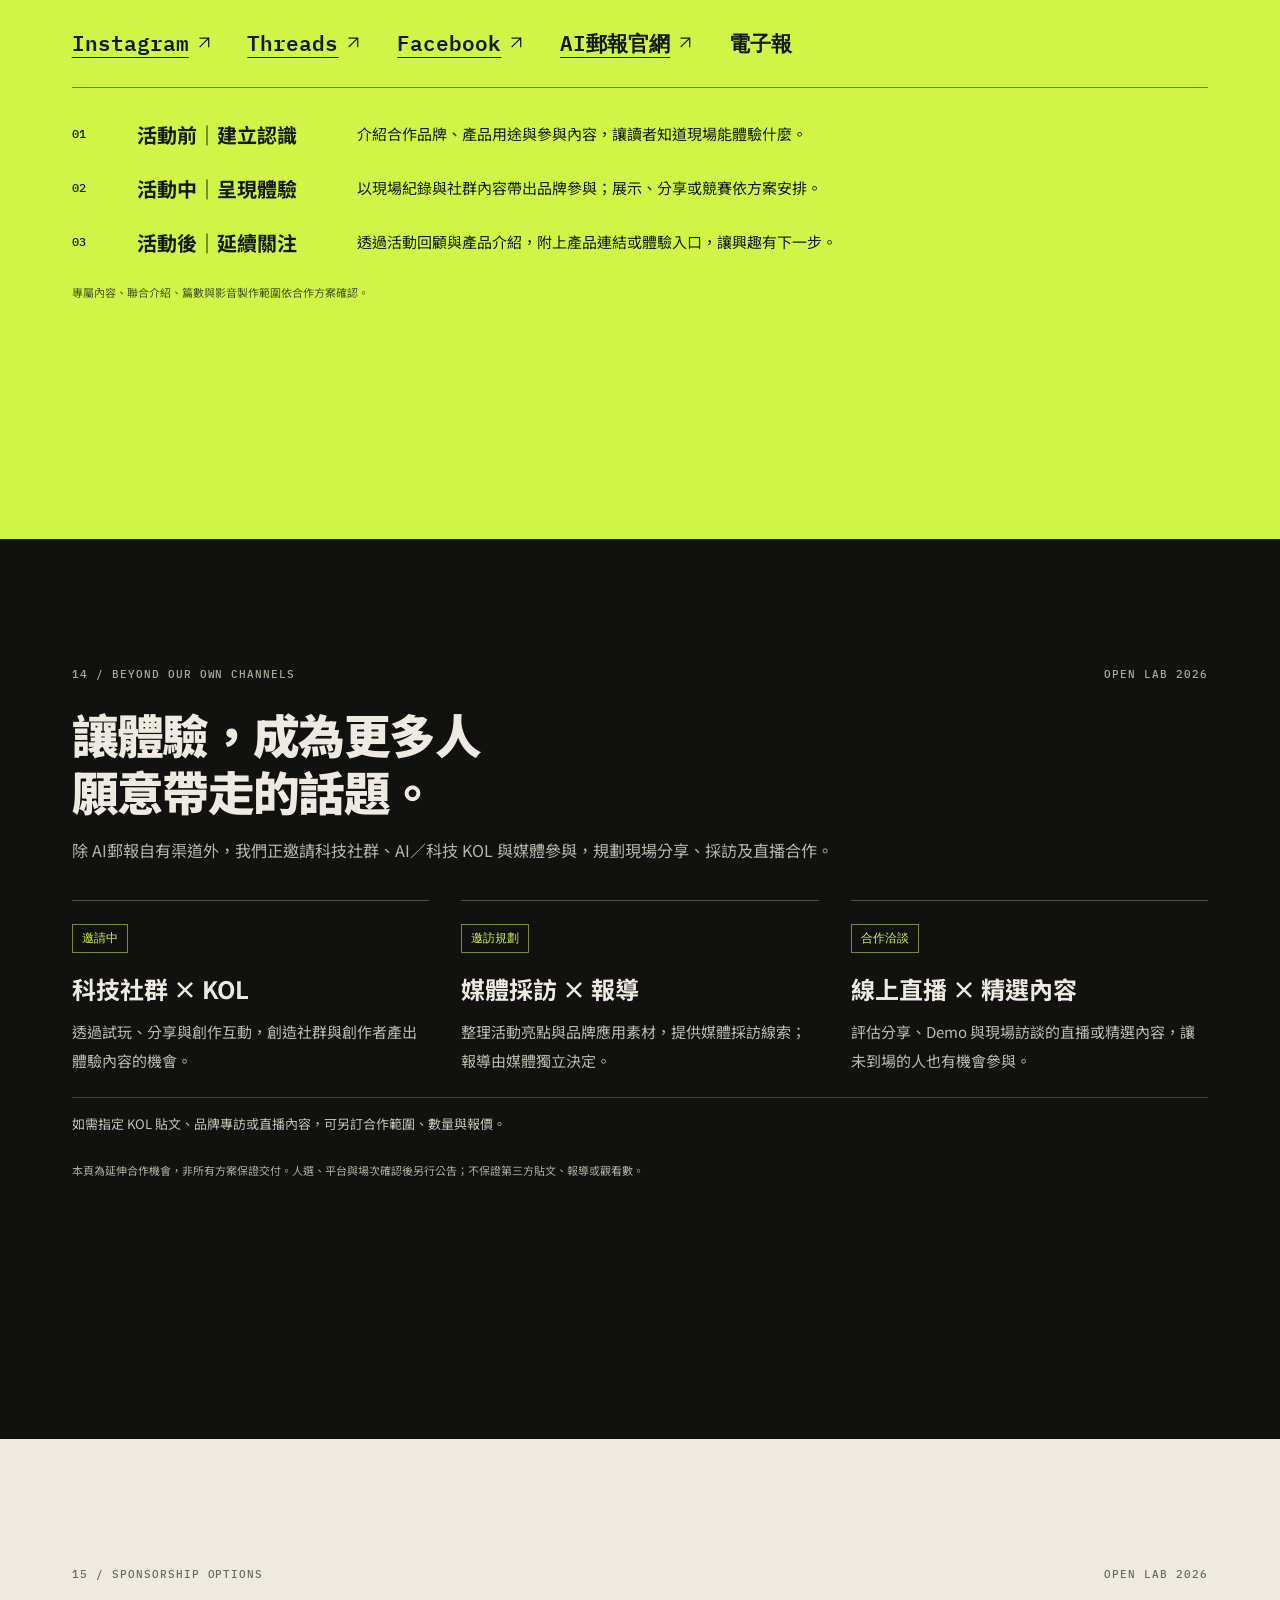
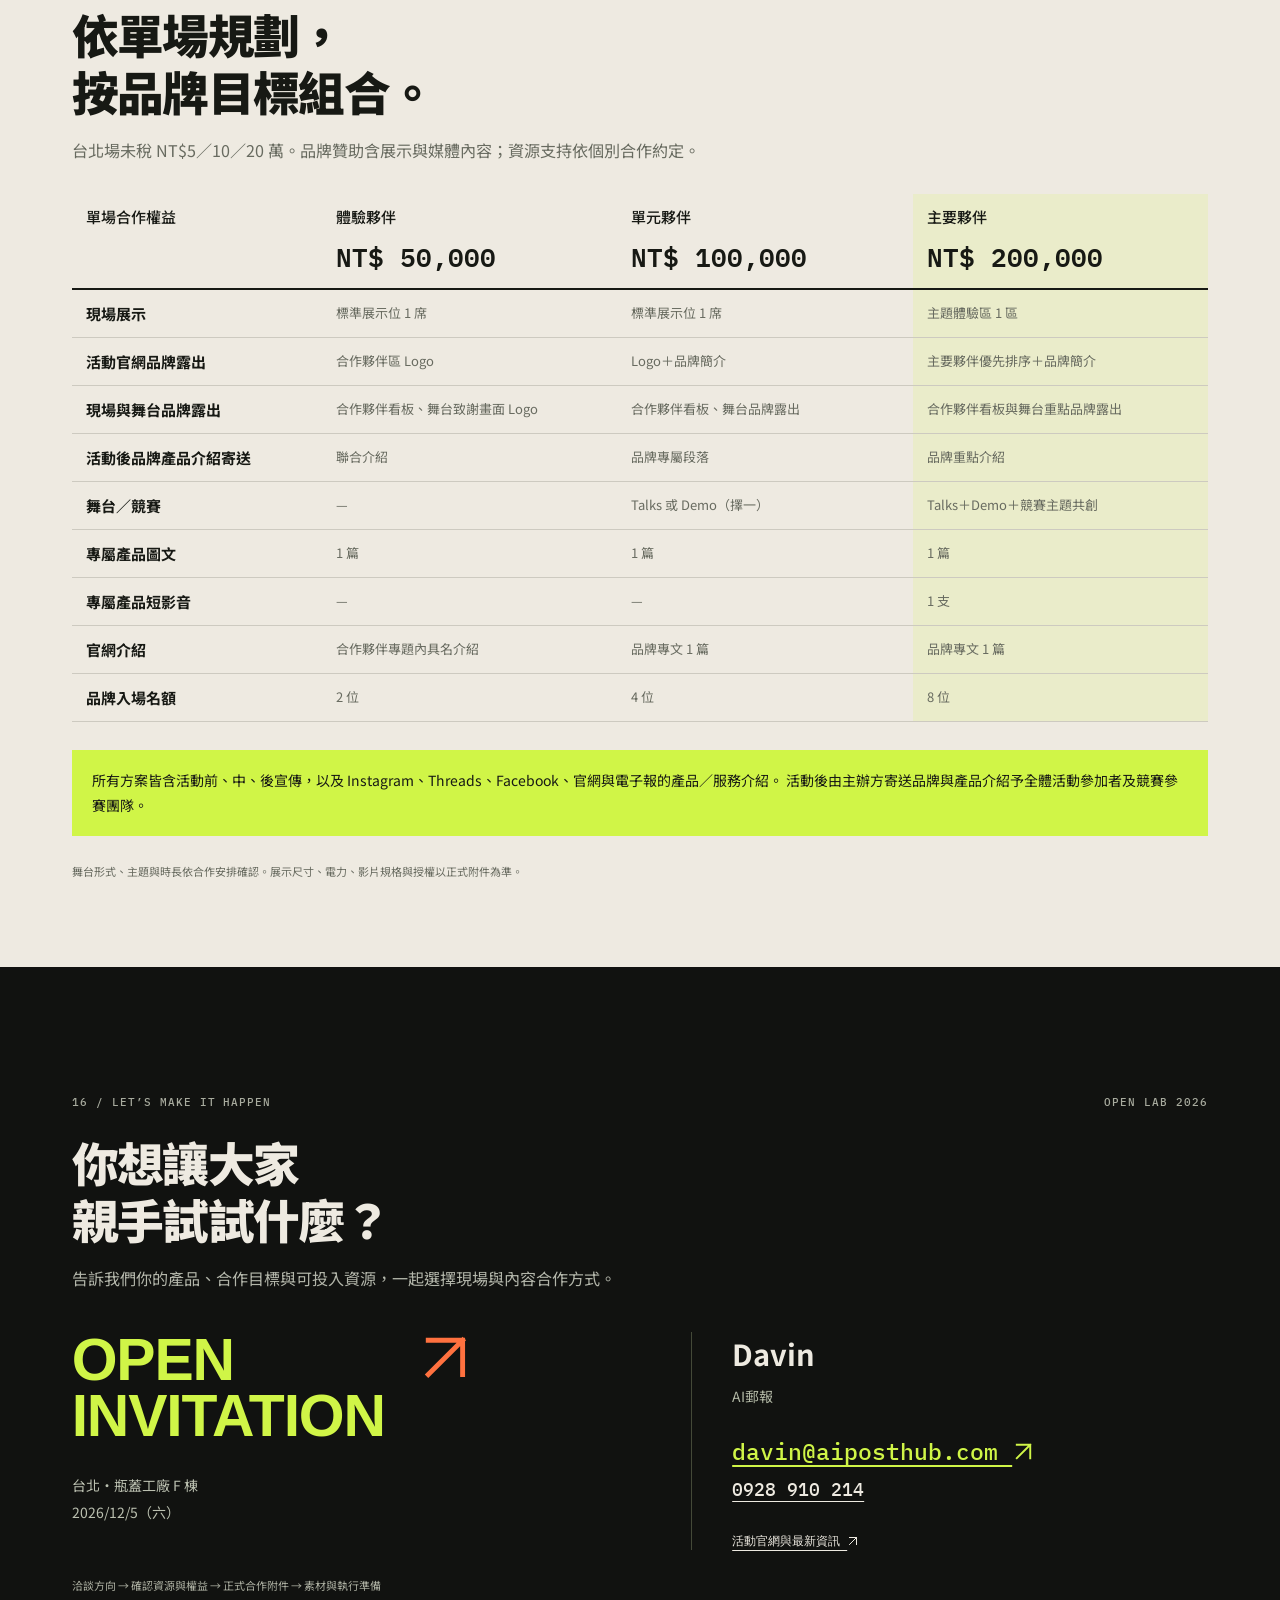
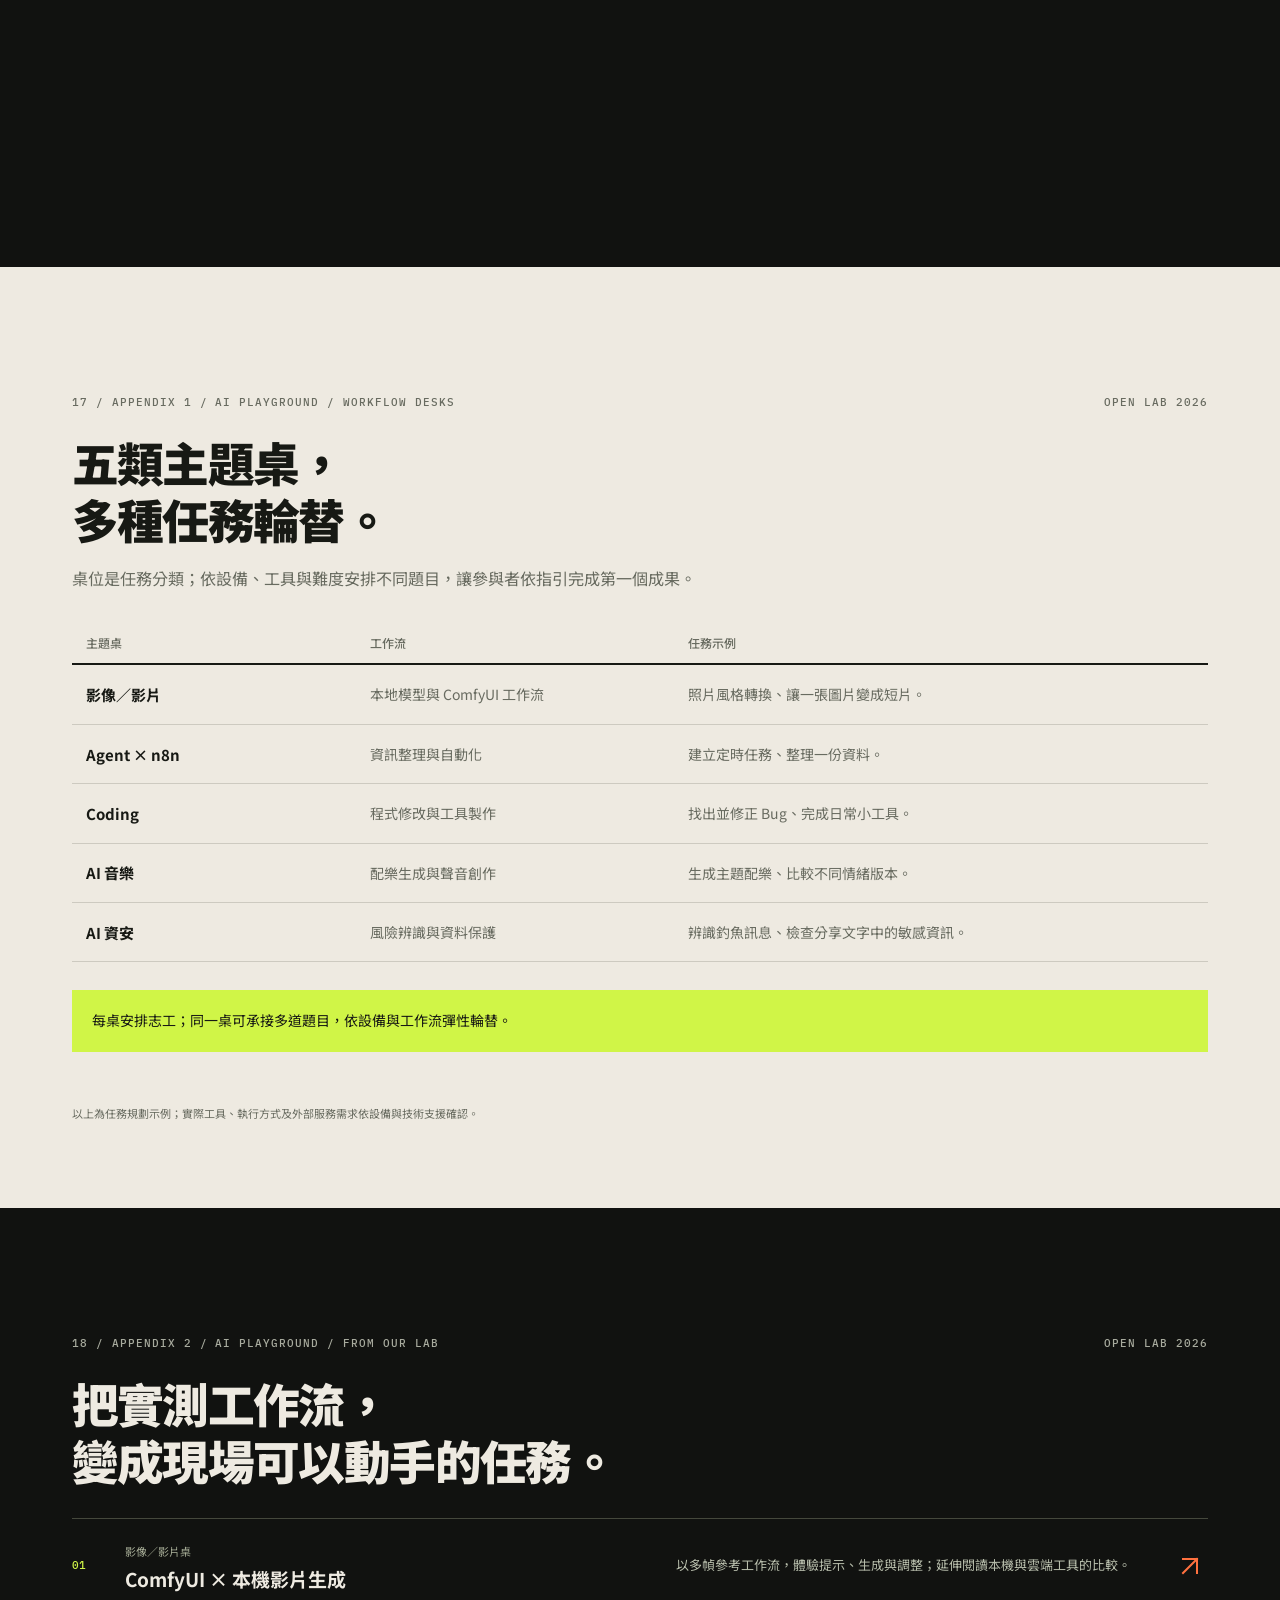
==== commit 51c31557: "Align partnership deck with annual gathering and latest event details" ====
--- a/index.html
+++ b/index.html
@@ -3,12 +3,12 @@
 <head>
   <meta charset="utf-8">
   <meta name="viewport" content="width=device-width, initial-scale=1">
-  <meta name="description" content="AI郵報 OPEN LAB 2026：AI 應用體驗、產業分享與創作者交流。台北場 12/5 瓶蓋工廠；結合實體互動與全渠道內容的品牌合作邀請。">
-  <title>AI郵報 OPEN LAB 2026 — Sponsorship &amp; Partnership Deck</title>
+  <meta name="description" content="AI郵報年會 OPEN LAB 2026 台北：主題分享、AI 體驗與社群交流。台北場 12/5 瓶蓋工廠 F 棟；結合實體互動與全渠道內容的品牌合作邀請。">
+  <title>AI郵報年會 OPEN LAB 2026 台北 — Sponsorship &amp; Partnership Deck</title>
   <link rel="preconnect" href="https://fonts.googleapis.com">
   <link rel="preconnect" href="https://fonts.gstatic.com" crossorigin>
   <link href="https://fonts.googleapis.com/css2?family=IBM+Plex+Mono:wght@400;600&family=Noto+Sans+TC:wght@400;500;700;900&display=swap" rel="stylesheet">
-  <link rel="stylesheet" href="styles.css?v=20261027d">
+  <link rel="stylesheet" href="styles.css?v=20261029annual">
 </head>
 <body>
   <header class="topbar">
@@ -31,7 +31,7 @@
     <div id="overviewGrid" class="overview__grid"></div>
   </dialog>
 
-  <script src="content.js?v=20261027d"></script>
-  <script src="app.js?v=20261027d"></script>
+  <script src="content.js?v=20261029annual"></script>
+  <script src="app.js?v=20261029annual"></script>
 </body>
 </html>
